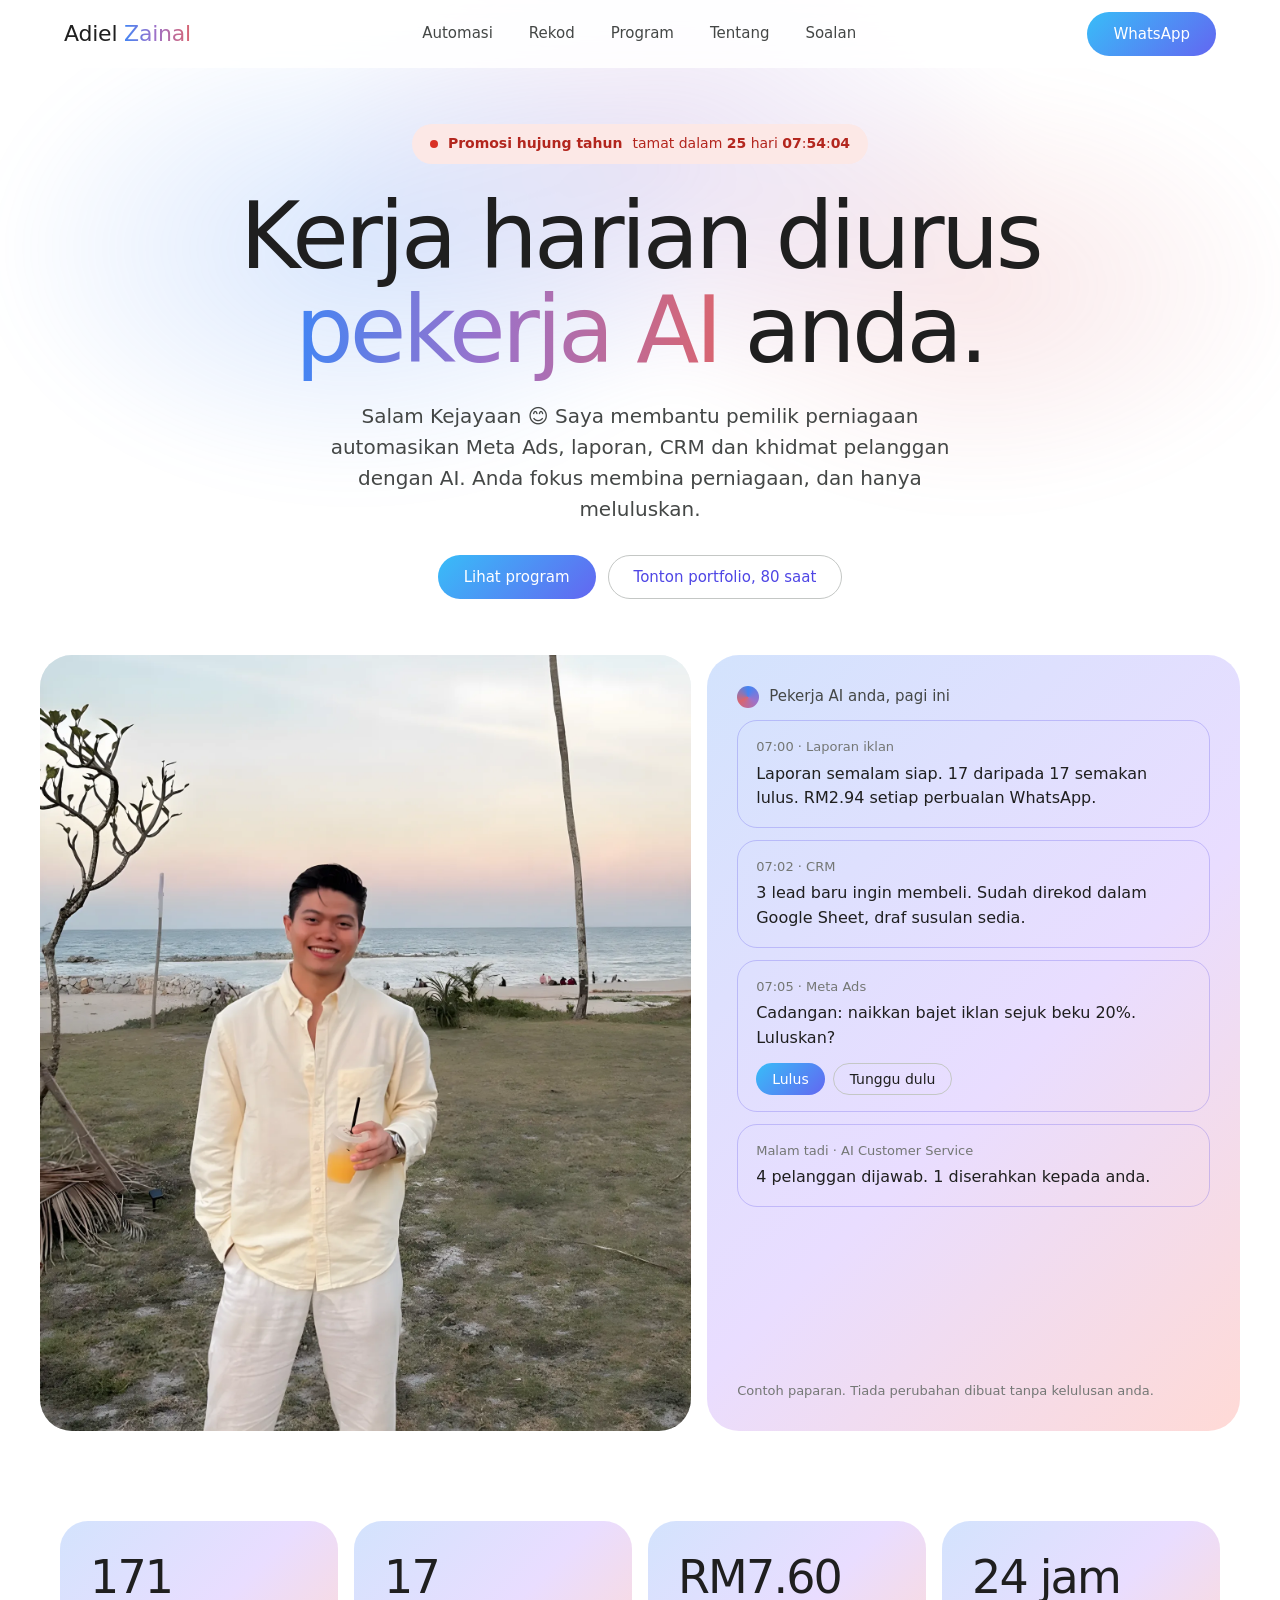
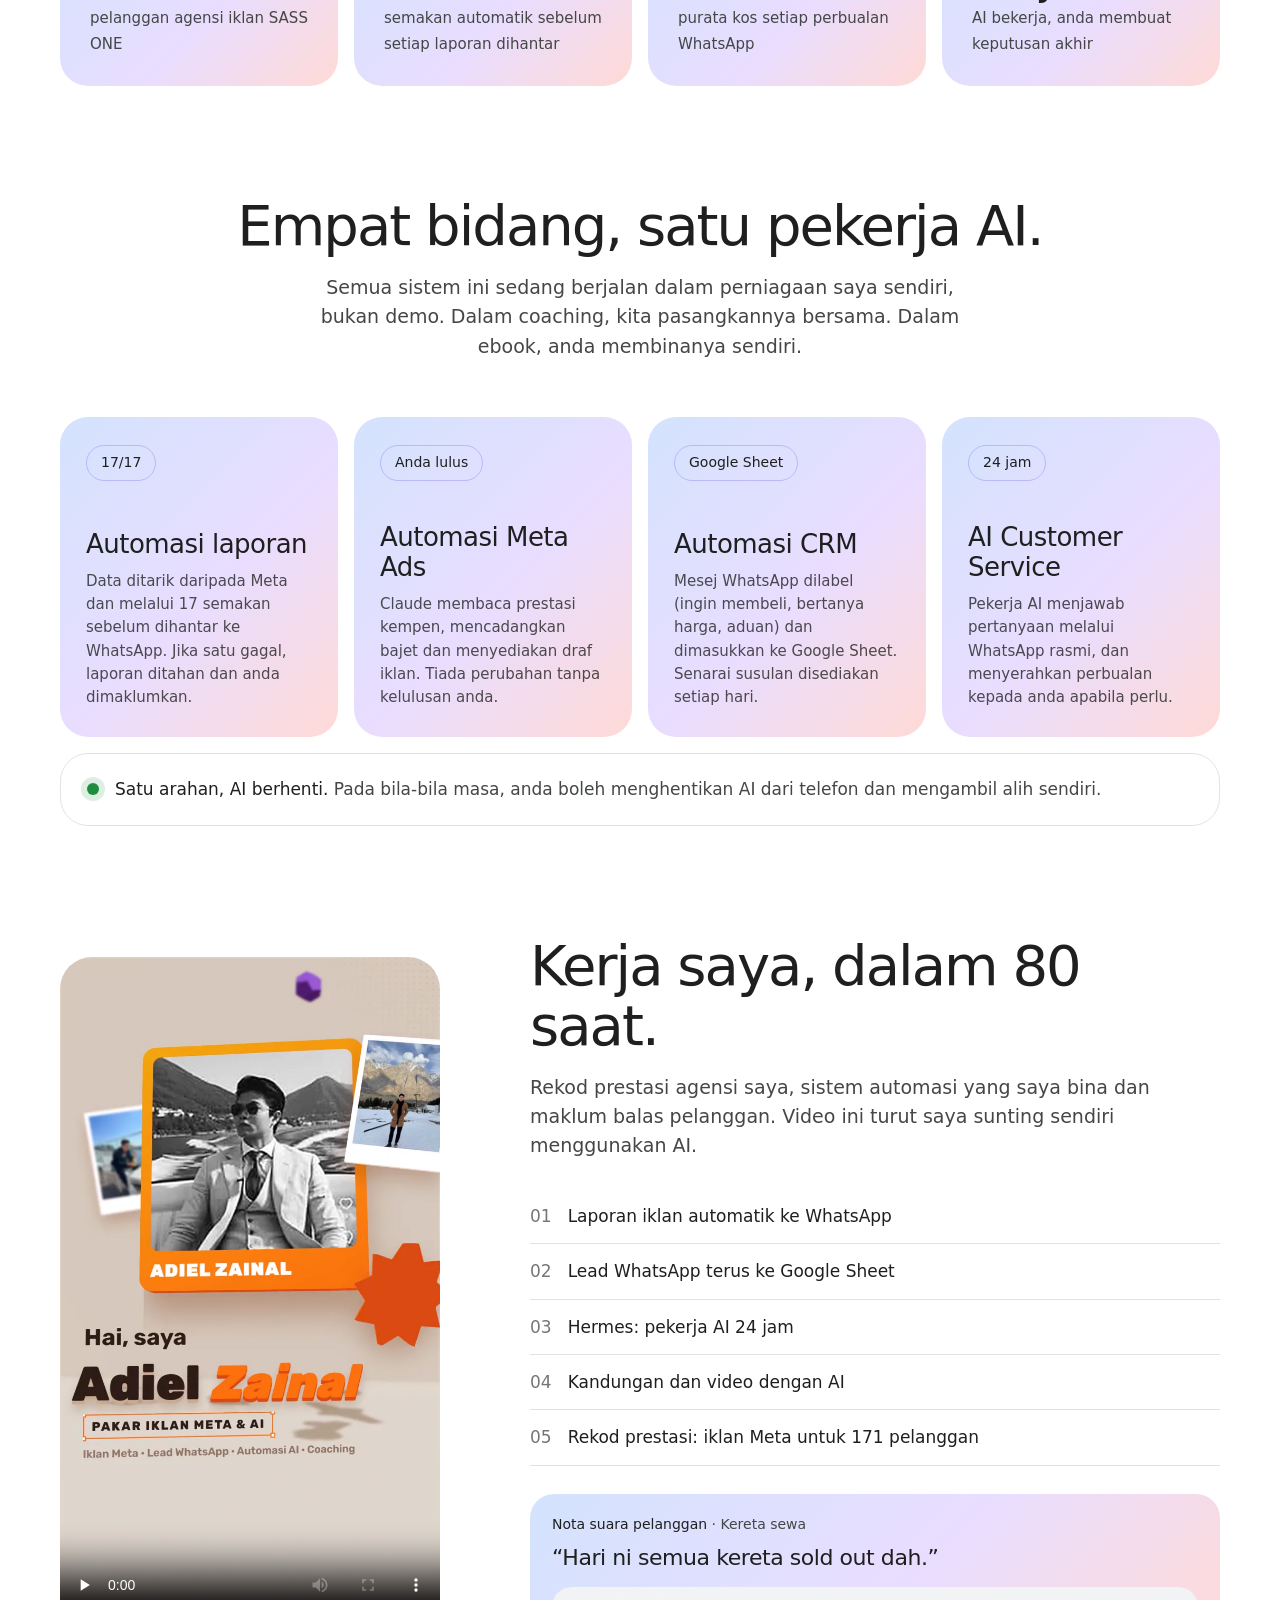
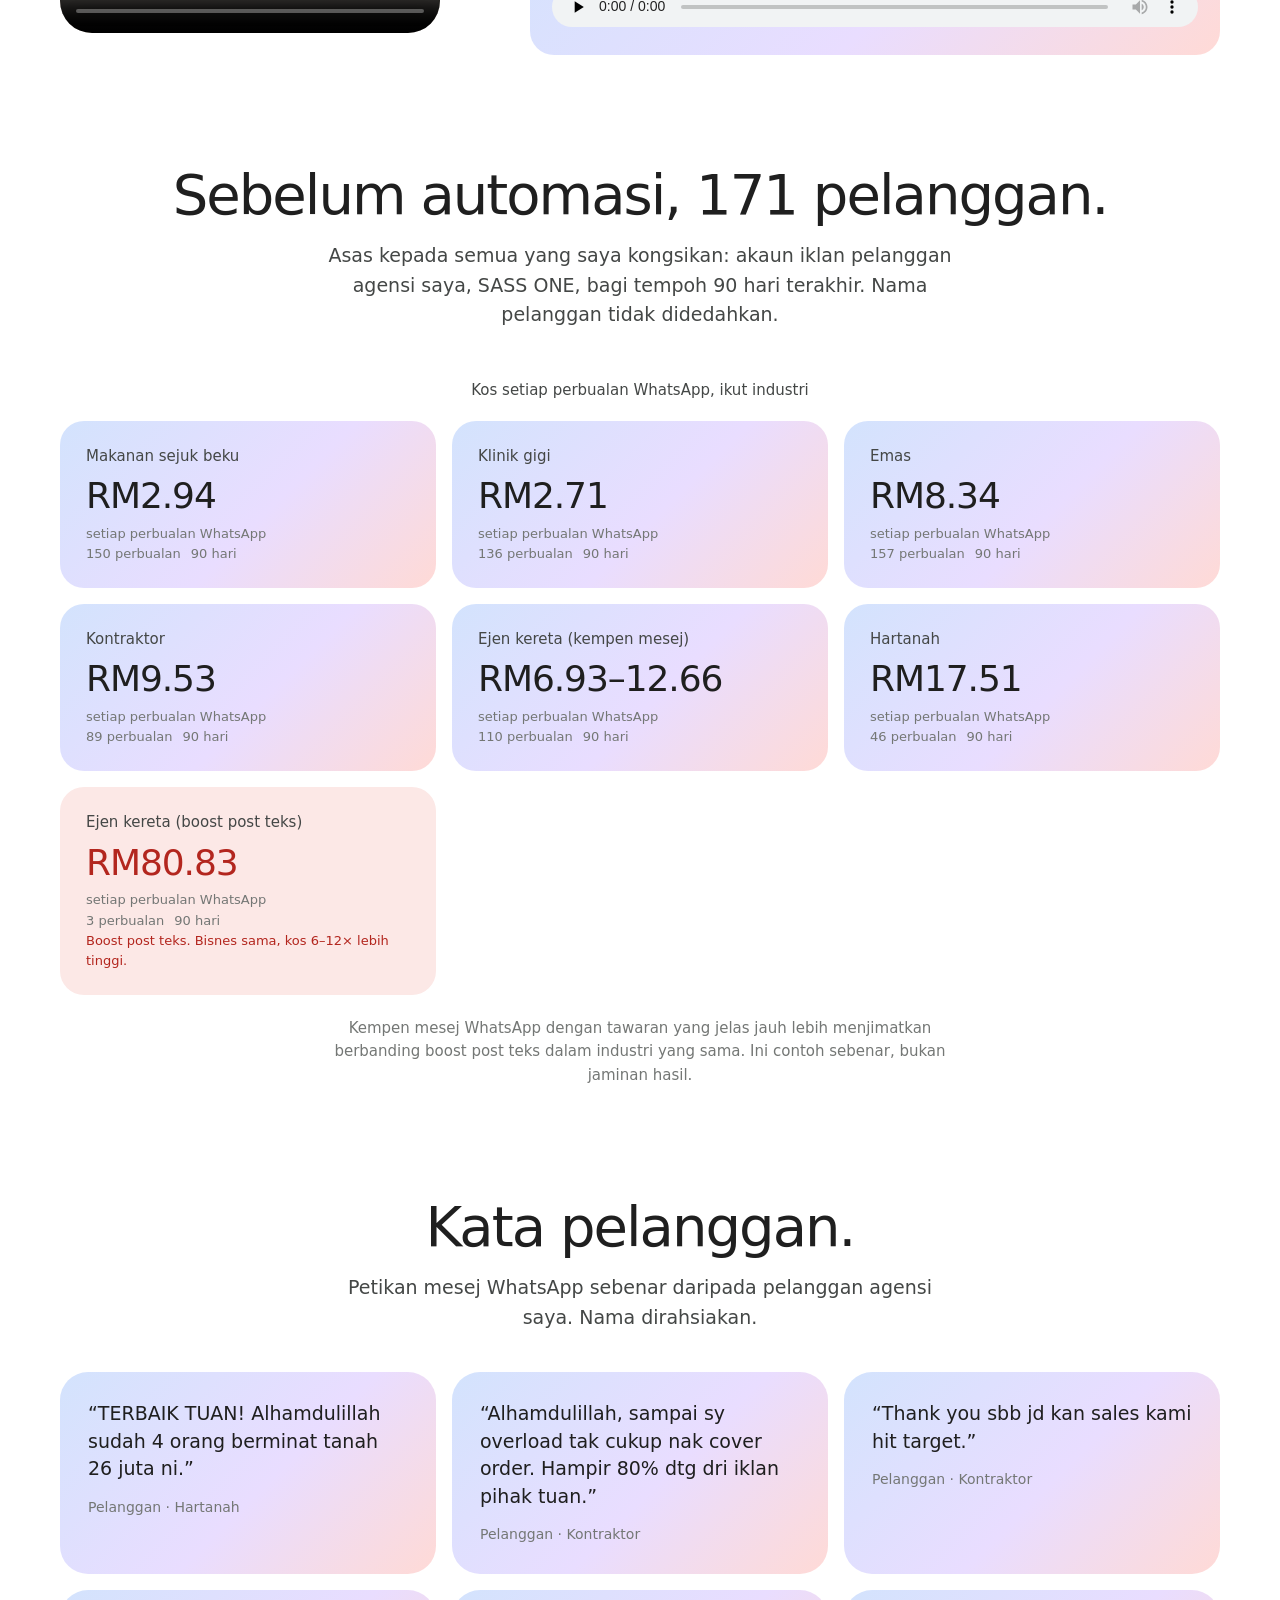
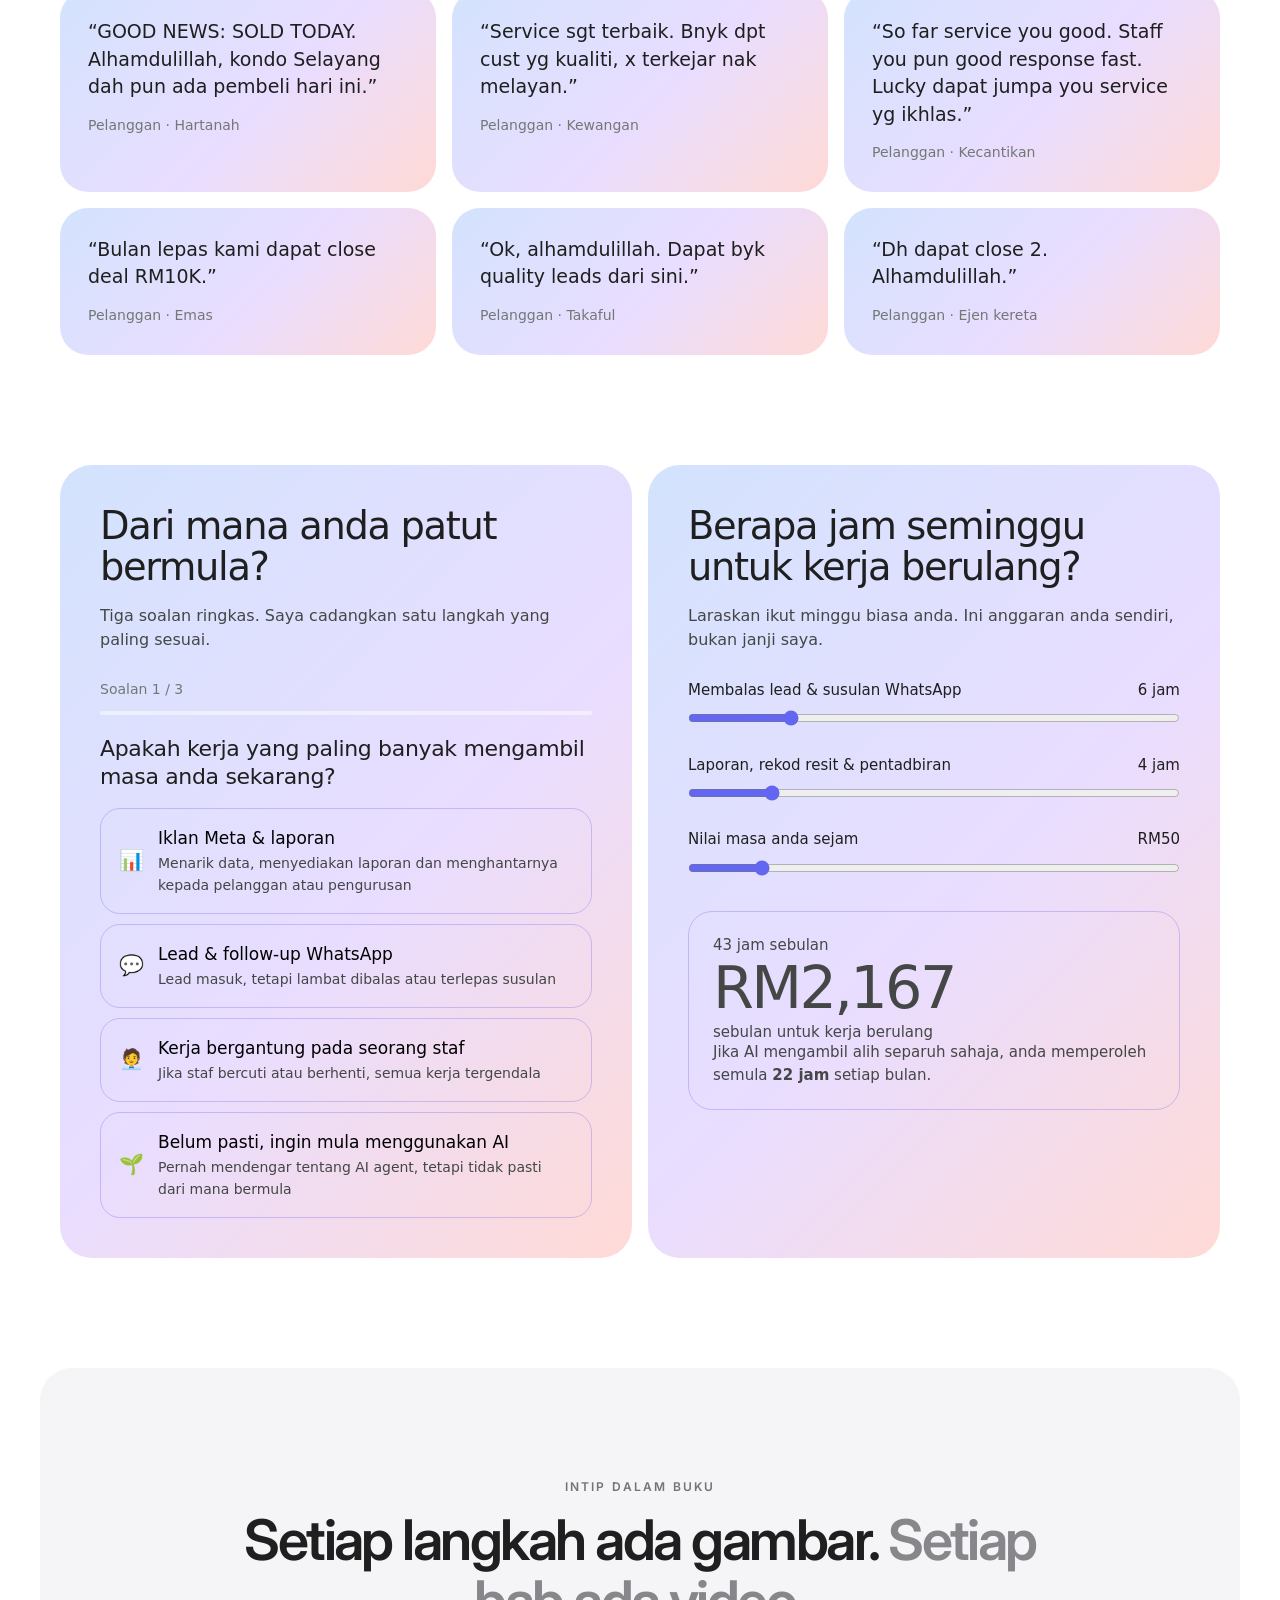
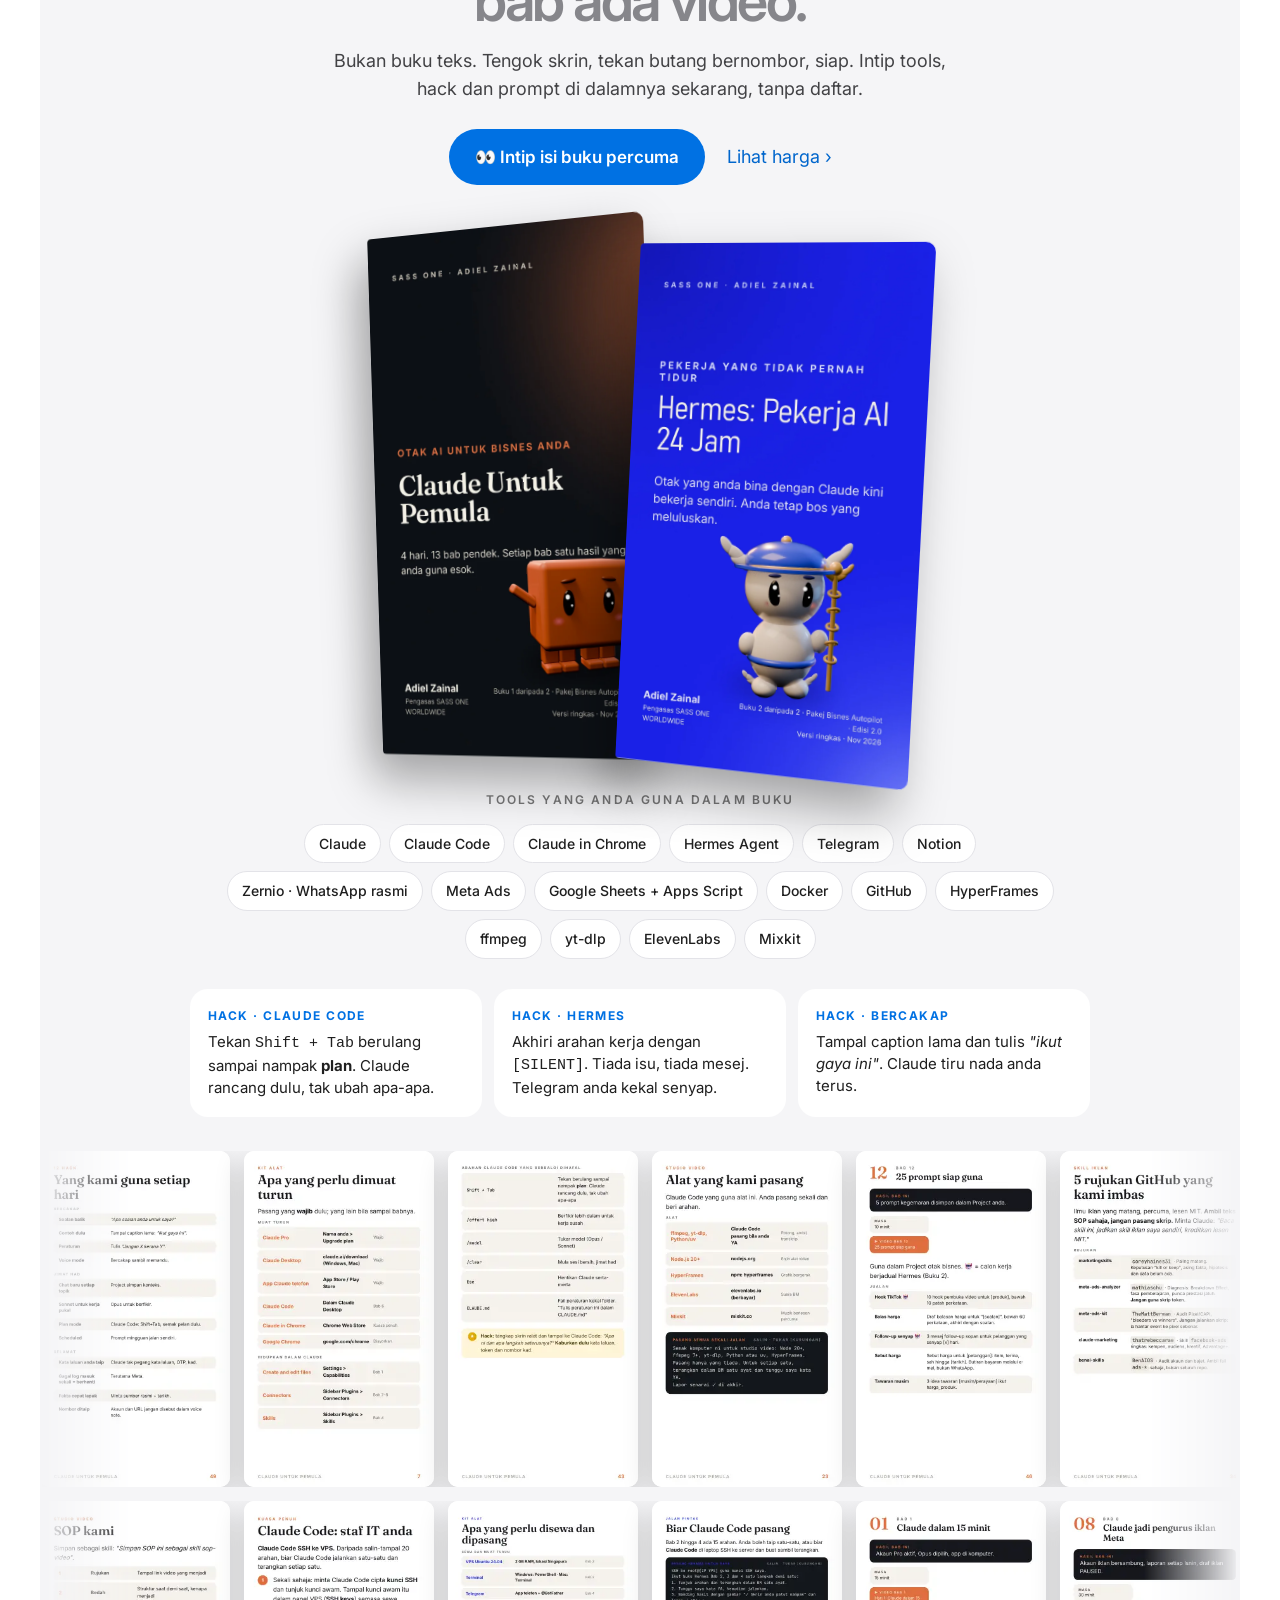
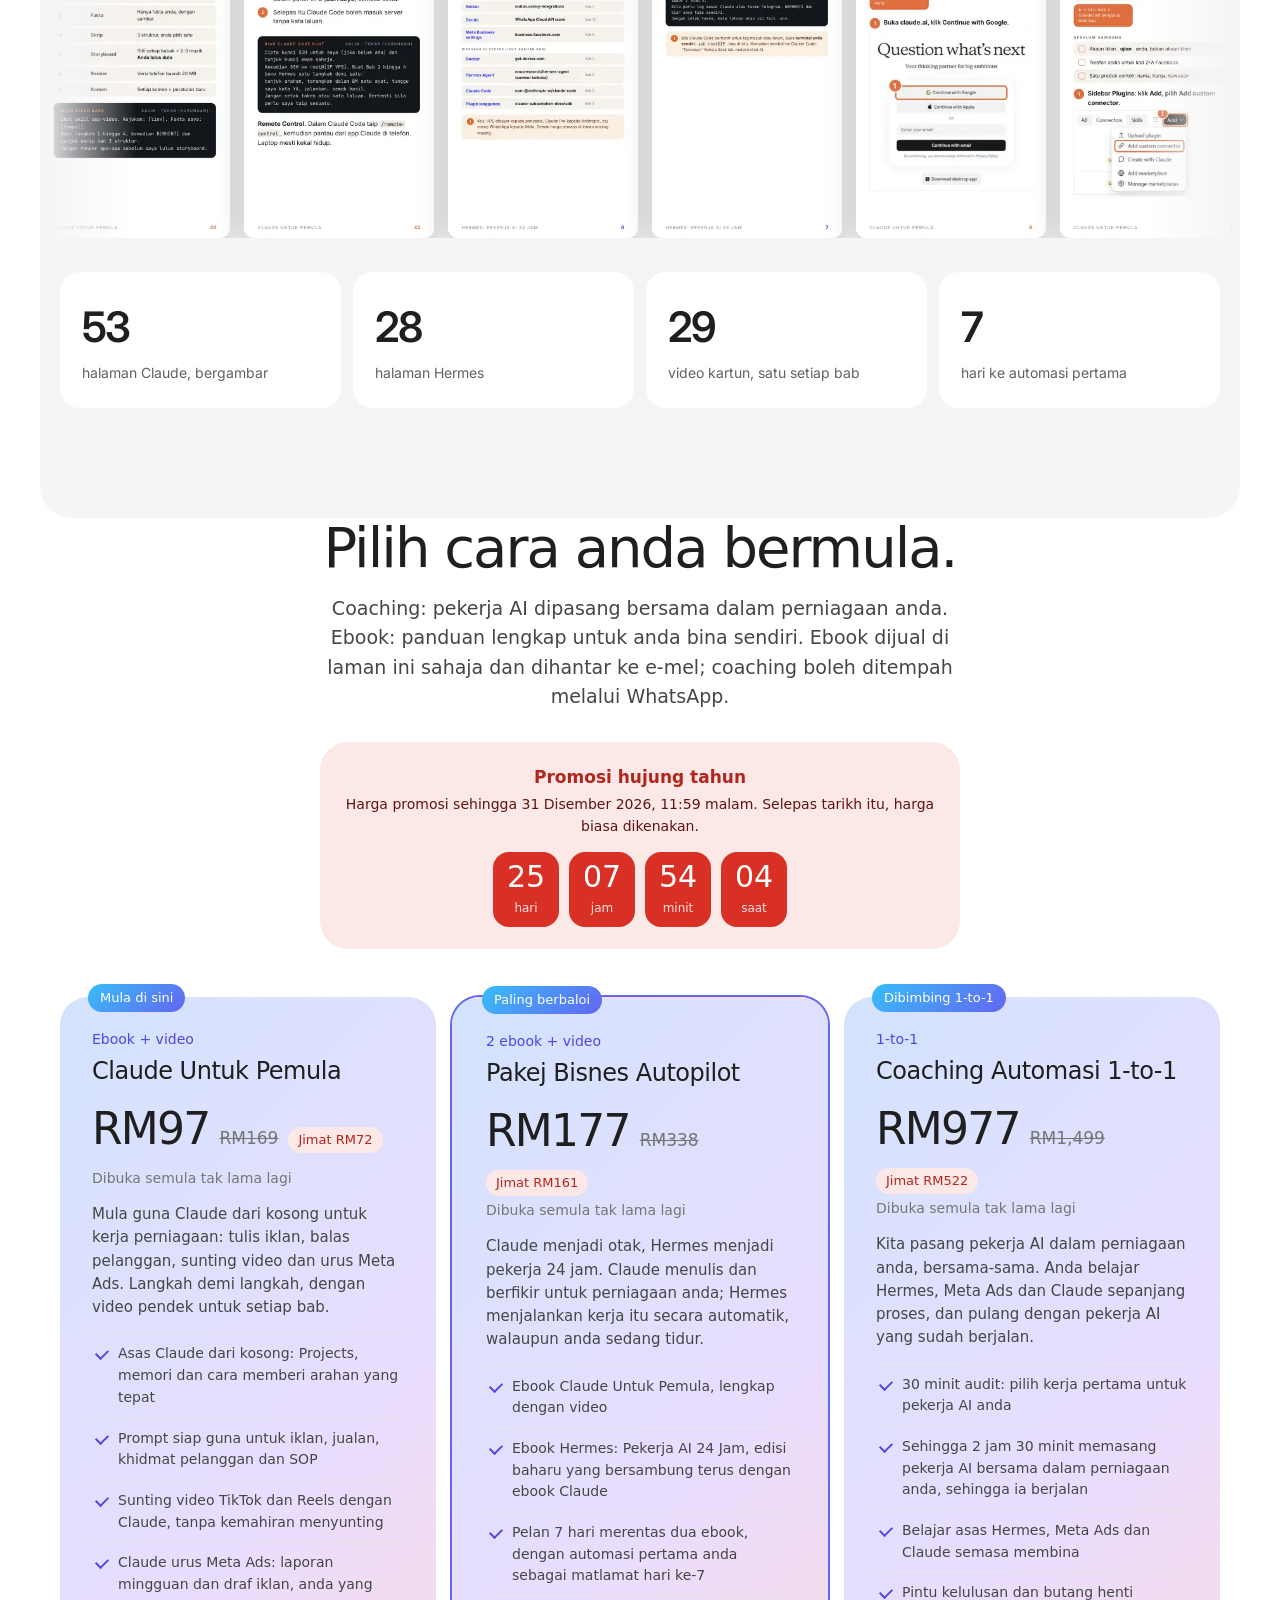
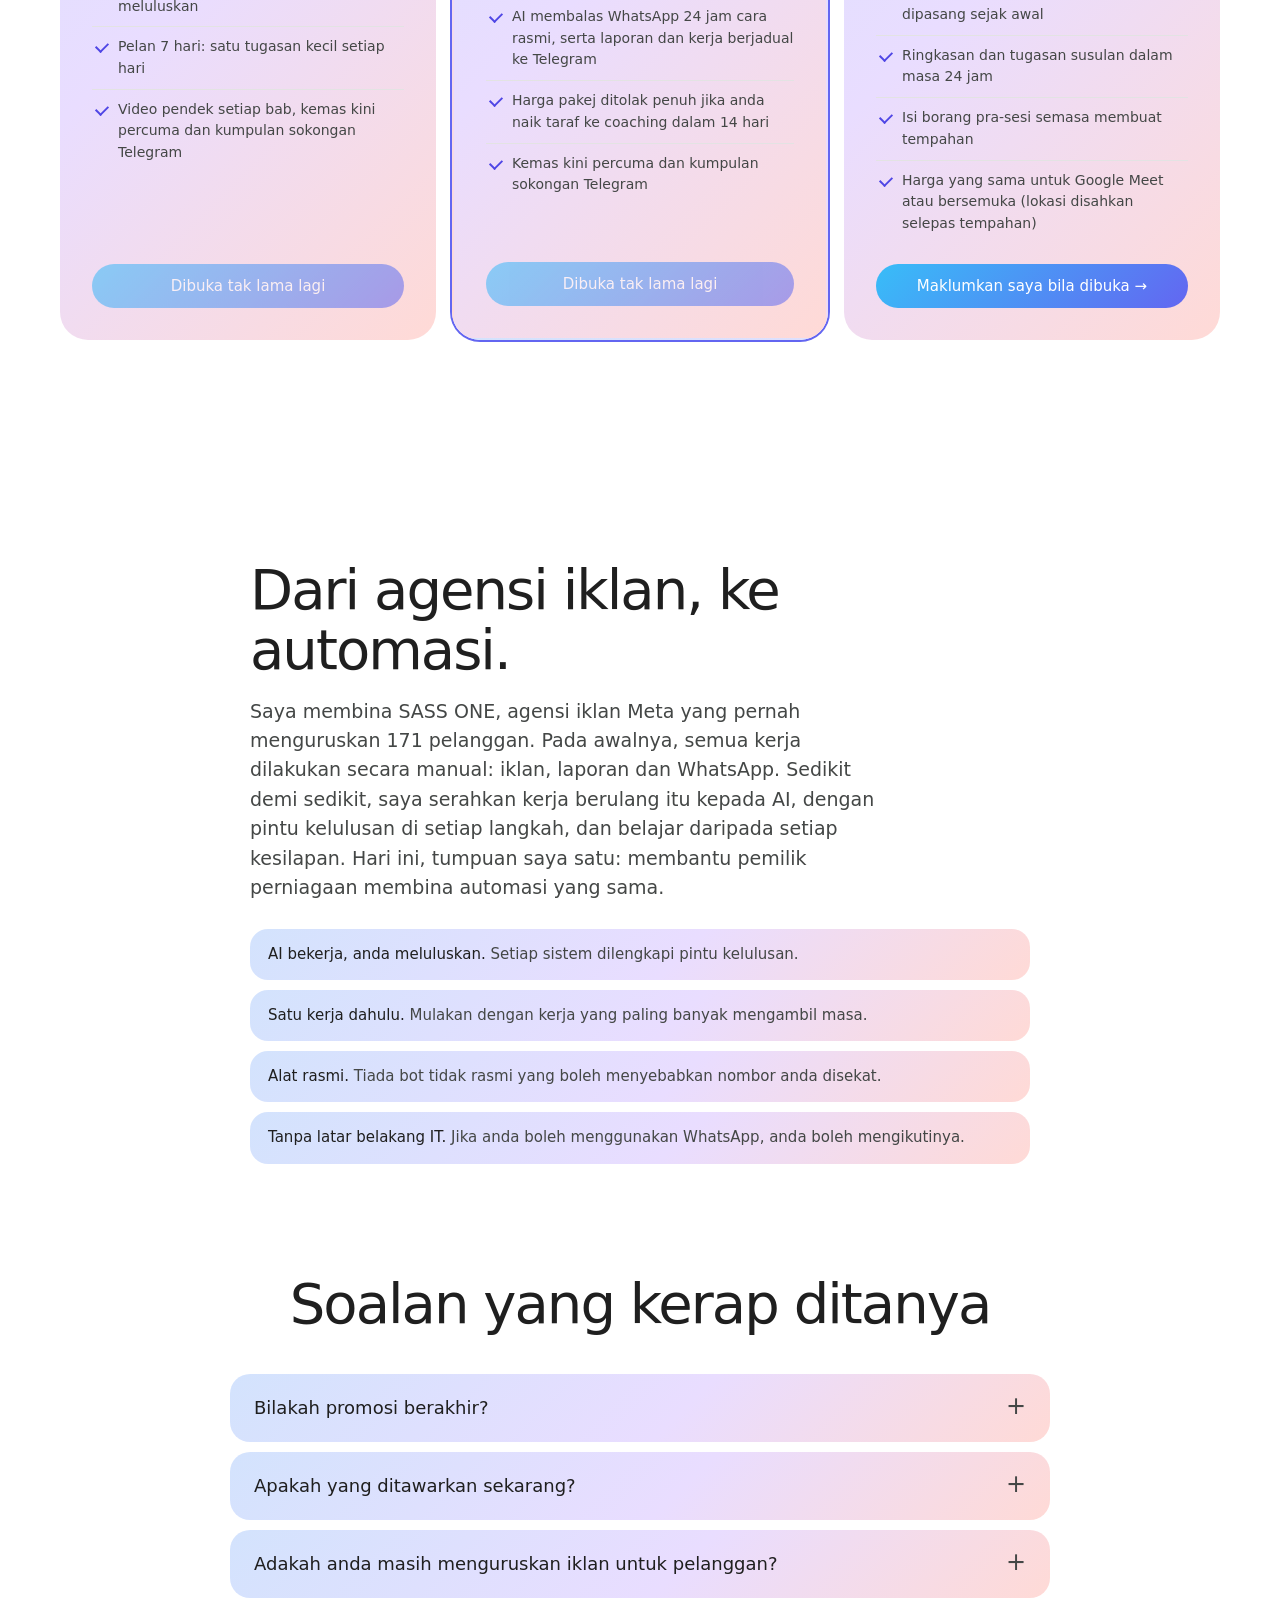
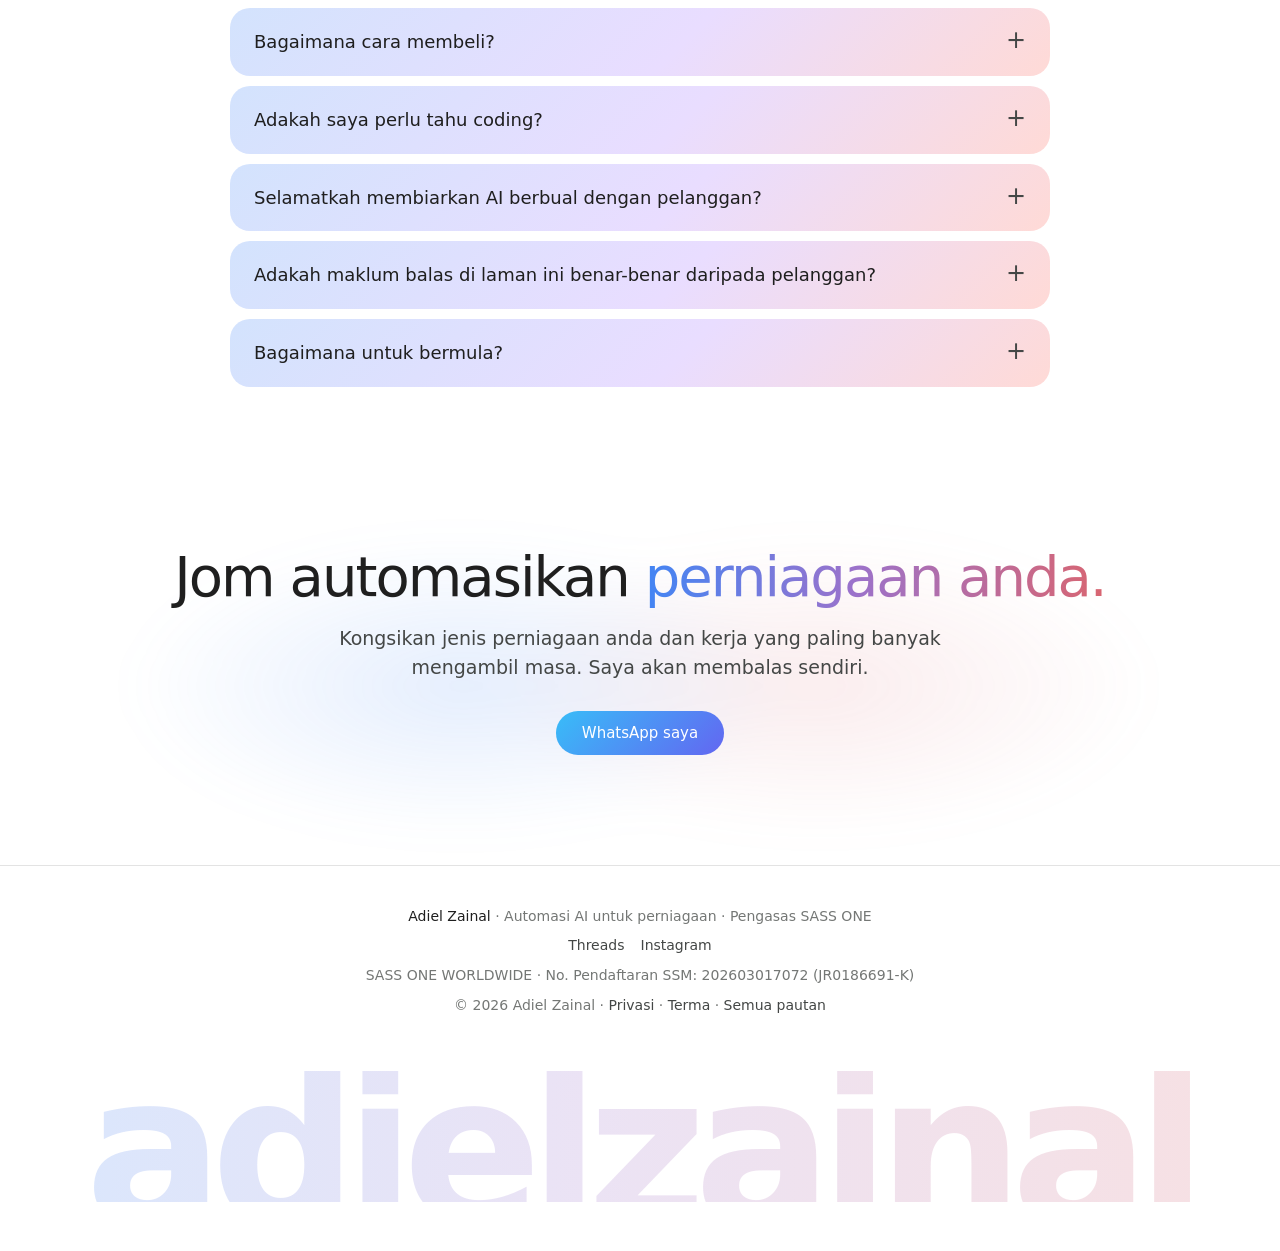
==== index.html @ 260057aa "Kekalkan laman asal; tambah 2 perkara sahaja: pratonton ebook (sebelum harga) + ukiran nama di kaki " ====
<!doctype html>
<html lang="ms">
<head>
<meta charset="utf-8">
<meta name="viewport" content="width=device-width, initial-scale=1, viewport-fit=cover">
<title>Adiel Zainal | Automasi AI untuk perniagaan</title>
<meta name="description" content="Adiel Zainal: coaching dan ebook automasi AI untuk pemilik perniagaan, merangkumi Meta Ads, laporan, CRM dan AI customer service. Disokong rekod prestasi agensi iklan SASS ONE bersama 171 pelanggan.">
<meta name="theme-color" content="#FFFFFF">
<meta property="og:type" content="website">
<meta property="og:title" content="Adiel Zainal · Automasi AI untuk perniagaan">
<meta property="og:description" content="Coaching dan ebook automasi AI untuk pemilik perniagaan: Meta Ads, laporan, CRM dan AI customer service.">
<meta property="og:image" content="https://adielzainal.com/aset/og.png">
<meta property="og:url" content="https://adielzainal.com/">
<meta name="twitter:card" content="summary_large_image">
<link rel="icon" href="data:image/svg+xml,%3Csvg xmlns='http://www.w3.org/2000/svg' viewBox='0 0 64 64'%3E%3Crect width='64' height='64' rx='32' fill='%231C1D20'/%3E%3Ctext x='32' y='43' font-family='Arial' font-size='30' text-anchor='middle' fill='%23FFFFFF'%3EA%3C/text%3E%3C/svg%3E">
<link rel="preconnect" href="https://fonts.googleapis.com">
<link rel="preconnect" href="https://fonts.gstatic.com" crossorigin>
<link href="https://fonts.googleapis.com/css2?family=Google+Sans+Flex:opsz,wght@8..144,400;8..144,500;8..144,600;8..144,800&family=Inter:wght@400;500;600;700&display=swap" rel="stylesheet">
<link rel="preload" as="image" href="aset/pantai-penuh-1600.webp">
<link rel="stylesheet" href="cahaya.css?v=4">
<link rel="stylesheet" href="pratonton.css?v=1">
<script src="config.js?v=22"></script>
</head>
<body>
<a class="langkau" href="#utama">Langkau ke kandungan</a>

<nav class="nav" aria-label="Utama"><div class="d">
  <a class="logo" href="#">Adiel <i>Zainal</i></a>
  <div class="m"><a href="#sistem">Automasi</a><a href="#bukti">Rekod</a><a href="#produk">Program</a><a href="#tentang">Tentang</a><a href="#soalan">Soalan</a></div>
  <a class="pb" href="#" data-wa="Hi Adiel, saya nak tanya pasal automasi AI untuk bisnes saya.">WhatsApp</a>
</div></nav>

<header class="hero">
  <a class="promo-bar" id="promo-bar" href="#produk" hidden>
    <i aria-hidden="true"></i><b data-promo-tajuk>Promosi hujung tahun</b>
    <span class="promo-bar-masa">tamat dalam <b data-kira="h">0</b> hari <b data-kira="j">00</b>:<b data-kira="m">00</b>:<b data-kira="d">00</b></span>
  </a>
  <h1>Kerja harian diurus <span>pekerja AI</span> anda.</h1>
  <p><span id="dari">Salam Kejayaan 😊</span> Saya membantu pemilik perniagaan automasikan Meta Ads, laporan, CRM dan khidmat pelanggan dengan AI. Anda fokus membina perniagaan, dan hanya meluluskan.</p>
  <div class="cta"><a class="pb" href="#produk">Lihat program</a><a class="sb" href="#portfolio">Tonton portfolio, 80 saat</a></div>
  <div class="panel">
    <figure class="foto muncul"><img src="aset/pantai-penuh-1600.webp" srcset="aset/pantai-penuh-1600.webp 1600w, aset/pantai-penuh-hd.webp 2360w" sizes="(max-width: 860px) 92vw, 640px" alt="Adiel Zainal di pantai" width="1600" height="1906" fetchpriority="high"></figure>
    <div class="kad-ai muncul" aria-label="Contoh kerja pekerja AI">
      <h3><i aria-hidden="true"></i>Pekerja AI anda, pagi ini</h3>
      <div class="msg"><small>07:00 · Laporan iklan</small>Laporan semalam siap. 17 daripada 17 semakan lulus. RM2.94 setiap perbualan WhatsApp.</div>
      <div class="msg"><small>07:02 · CRM</small>3 lead baru ingin membeli. Sudah direkod dalam Google Sheet, draf susulan sedia.</div>
      <div class="msg"><small>07:05 · Meta Ads</small>Cadangan: naikkan bajet iklan sejuk beku 20%. Luluskan?<div class="ok"><button type="button" data-jawab="Baik, dilaksanakan. Laporan saya hantar petang nanti.">Lulus</button><button type="button" data-jawab="Baik, tiada apa diubah. Saya tanya semula esok.">Tunggu dulu</button></div><p class="balas" aria-live="polite"></p></div>
      <div class="msg"><small>Malam tadi · AI Customer Service</small>4 pelanggan dijawab. 1 diserahkan kepada anda.</div>
      <p class="nota">Contoh paparan. Tiada perubahan dibuat tanpa kelulusan anda.</p>
    </div>
  </div>
</header>

<main id="utama">
  <section class="sek">
    <div class="angka muncul">
      <div><b>171</b><span>pelanggan agensi iklan SASS ONE</span></div>
      <div><b>17</b><span>semakan automatik sebelum setiap laporan dihantar</span></div>
      <div><b>RM7.60</b><span>purata kos setiap perbualan WhatsApp</span></div>
      <div><b>24 jam</b><span>AI bekerja, anda membuat keputusan akhir</span></div>
    </div>
  </section>

  <section class="sek" id="sistem">
    <h2 class="muncul">Empat bidang, satu pekerja AI.</h2>
    <p class="p muncul">Semua sistem ini sedang berjalan dalam perniagaan saya sendiri, bukan demo. Dalam coaching, kita pasangkannya bersama. Dalam ebook, anda membinanya sendiri.</p>
    <div class="bid">
      <div class="muncul"><b>17/17</b><h3>Automasi laporan</h3><p>Data ditarik daripada Meta dan melalui 17 semakan sebelum dihantar ke WhatsApp. Jika satu gagal, laporan ditahan dan anda dimaklumkan.</p></div>
      <div class="muncul"><b>Anda lulus</b><h3>Automasi Meta Ads</h3><p>Claude membaca prestasi kempen, mencadangkan bajet dan menyediakan draf iklan. Tiada perubahan tanpa kelulusan anda.</p></div>
      <div class="muncul"><b>Google Sheet</b><h3>Automasi CRM</h3><p>Mesej WhatsApp dilabel (ingin membeli, bertanya harga, aduan) dan dimasukkan ke Google Sheet. Senarai susulan disediakan setiap hari.</p></div>
      <div class="muncul"><b>24 jam</b><h3>AI Customer Service</h3><p>Pekerja AI menjawab pertanyaan melalui WhatsApp rasmi, dan menyerahkan perbualan kepada anda apabila perlu.</p></div>
    </div>
    <div class="henti muncul"><i aria-hidden="true"></i><p><b>Satu arahan, AI berhenti.</b> Pada bila-bila masa, anda boleh menghentikan AI dari telefon dan mengambil alih sendiri.</p></div>
  </section>

  <section class="sek portfolio" id="portfolio">
    <div class="video muncul"><video controls playsinline preload="none" poster="aset/portfolio-poster.webp?v=draf5" width="720" height="1280"><source src="aset/portfolio.mp4?v=draf5" type="video/mp4"></video></div>
    <div class="muncul">
      <h2 class="kiri">Kerja saya, dalam 80 saat.</h2>
      <p class="p kiri">Rekod prestasi agensi saya, sistem automasi yang saya bina dan maklum balas pelanggan. Video ini turut saya sunting sendiri menggunakan AI.</p>
      <ol class="senarai-kerja"><li>Laporan iklan automatik ke WhatsApp</li><li>Lead WhatsApp terus ke Google Sheet</li><li>Hermes: pekerja AI 24 jam</li><li>Kandungan dan video dengan AI</li><li>Rekod prestasi: iklan Meta untuk 171 pelanggan</li></ol>
      <figure class="suara"><figcaption><b>Nota suara pelanggan</b> · Kereta sewa</figcaption><blockquote>“Hari ni semua kereta sold out dah.”</blockquote><audio controls preload="none" src="aset/suara-kereta-sewa.mp3"></audio></figure>
    </div>
  </section>

  <section class="sek" id="bukti" hidden>
    <h2 class="muncul" id="bukti-tajuk">Sebelum automasi, 171 pelanggan.</h2>
    <p class="p muncul">Asas kepada semua yang saya kongsikan: akaun iklan pelanggan agensi saya, SASS ONE, bagi tempoh 90 hari terakhir. Nama pelanggan tidak didedahkan.</p>
    <div id="bukti-angka" class="angka-kecil"></div>
    <div class="galeri-kepala" id="galeri-kepala" hidden>
      <h3>Kos setiap perbualan WhatsApp, ikut industri</h3>
      <div class="galeri-kawal"><span id="galeri-kiraan">01 / 07</span><button type="button" id="galeri-kiri" aria-label="Sebelum">←</button><button type="button" id="galeri-kanan" aria-label="Seterusnya">→</button></div>
    </div>
    <div class="galeri" id="bukti-kes" hidden aria-label="Kes sebenar ikut industri"></div>
    <p class="galeri-nota" id="galeri-nota" hidden>Kempen mesej WhatsApp dengan tawaran yang jelas jauh lebih menjimatkan berbanding boost post teks dalam industri yang sama. Ini contoh sebenar, bukan jaminan hasil.</p>
    <h2 class="muncul kata-tajuk">Kata pelanggan.</h2>
    <p class="p muncul">Petikan mesej WhatsApp sebenar daripada pelanggan agensi saya. Nama dirahsiakan.</p>
    <div class="testimoni" id="bukti-testimoni"></div>
  </section>

  <section class="sek dua">
    <div id="kuiz" class="kotak muncul">
      <h2 class="kiri">Dari mana anda patut bermula?</h2>
      <p class="p kiri">Tiga soalan ringkas. Saya cadangkan satu langkah yang paling sesuai.</p>
      <div class="kuiz" id="kuiz-kotak" aria-live="polite"></div>
    </div>
    <div id="kira" class="kotak muncul">
      <h2 class="kiri">Berapa jam seminggu untuk kerja berulang?</h2>
      <p class="p kiri">Laraskan ikut minggu biasa anda. Ini anggaran anda sendiri, bukan janji saya.</p>
      <form class="kira" id="kira-borang" onsubmit="return false">
        <label for="i-lead">Membalas lead &amp; susulan WhatsApp <output id="o-lead">6 jam</output></label>
        <input type="range" id="i-lead" min="0" max="30" value="6">
        <label for="i-admin">Laporan, rekod resit &amp; pentadbiran <output id="o-admin">4 jam</output></label>
        <input type="range" id="i-admin" min="0" max="25" value="4">
        <label for="i-kadar">Nilai masa anda sejam <output id="o-kadar">RM50</output></label>
        <input type="range" id="i-kadar" min="10" max="300" step="10" value="50">
        <div class="kira-hasil">
          <p><span id="h-jam">43</span> jam sebulan</p>
          <p class="besar">RM<span id="h-rm">2,167</span><small>sebulan untuk kerja berulang</small></p>
          <p>Jika AI mengambil alih separuh sahaja, anda memperoleh semula <b id="h-separuh">22 jam</b> setiap bulan.</p>
        </div>
      </form>
    </div>
  </section>

  <section class="sek pratonton" id="buku">
    <p class="pt-lbl">Intip dalam buku</p>
    <h2>Setiap langkah ada gambar. <span>Setiap bab ada video.</span></h2>
    <p class="pt-lead">Bukan buku teks. Tengok skrin, tekan butang bernombor, siap. Intip tools, hack dan prompt di dalamnya sekarang, tanpa daftar.</p>
    <div class="pt-cta"><button type="button" class="pt-btn" data-buka-bab>👀 Intip isi buku percuma</button><a class="pt-lnk" href="#produk">Lihat harga ›</a></div>
    <div class="buku-3d"><img src="aset/intip/kulit-claude.webp" alt="Kulit ebook Claude Untuk Pemula" width="300" height="532"><img src="aset/intip/kulit-hermes.webp" alt="Kulit ebook Hermes: Pekerja AI 24 Jam" width="300" height="532"></div>
    <p class="pt-lbl">Tools yang anda guna dalam buku</p>
    <div class="pt-tools"><span>Claude</span><span>Claude Code</span><span>Claude in Chrome</span><span>Hermes Agent</span><span>Telegram</span><span>Notion</span><span>Zernio · WhatsApp rasmi</span><span>Meta Ads</span><span>Google Sheets + Apps Script</span><span>Docker</span><span>GitHub</span><span>HyperFrames</span><span>ffmpeg</span><span>yt-dlp</span><span>ElevenLabs</span><span>Mixkit</span></div>
    <div class="pt-hack"><div><span class="hk">Hack · Claude Code</span><p>Tekan <code>Shift + Tab</code> berulang sampai nampak <b>plan</b>. Claude rancang dulu, tak ubah apa-apa.</p></div>
    <div><span class="hk">Hack · Hermes</span><p>Akhiri arahan kerja dengan <code>[SILENT]</code>. Tiada isu, tiada mesej. Telegram anda kekal senyap.</p></div>
    <div><span class="hk">Hack · Bercakap</span><p>Tampal caption lama dan tulis <i>"ikut gaya ini"</i>. Claude tiru nada anda terus.</p></div></div>
    <div class="dinding" data-dinding></div>
    <div class="pt-angka"><div><b>53</b><span>halaman Claude, bergambar</span></div><div><b>28</b><span>halaman Hermes</span></div><div><b>29</b><span>video kartun, satu setiap bab</span></div><div><b>7</b><span>hari ke automasi pertama</span></div></div>
  </section>

  <section class="sek" id="produk">
    <h2 class="muncul">Pilih cara anda bermula.</h2>
    <div class="produk-sub muncul"><p class="p" data-bila-bcl="Coaching: pekerja AI dipasang bersama dalam perniagaan anda. Ebook: panduan lengkap untuk anda bina sendiri. Bayar terus di sini melalui FPX, kad atau e-dompet; ebook akan sampai ke e-mel anda dalam beberapa minit." data-ikut-saluran="Coaching: pekerja AI dipasang bersama dalam perniagaan anda. Ebook: panduan lengkap untuk anda bina sendiri. Tekan butang beli dan hantar nama produk kepada saya melalui DM Instagram.">Coaching: pekerja AI dipasang bersama dalam perniagaan anda. Ebook: panduan lengkap untuk anda bina sendiri. Ebook dijual di laman ini sahaja dan dihantar ke e-mel; coaching boleh ditempah melalui WhatsApp.</p></div>
    <div class="promo-kira" id="promo-kira" hidden>
          <p class="promo-kira-tajuk" data-promo-tajuk>Promosi hujung tahun</p>
          <p class="promo-kira-nota">Harga promosi sehingga <span data-promo-tarikh>31 Disember 2026</span>, 11:59 malam. Selepas tarikh itu, harga biasa dikenakan.</p>
          <div class="promo-kira-masa" role="timer" aria-label="Baki masa promosi">
            <div><b data-kira="h">0</b><span>hari</span></div>
            <div><b data-kira="j">00</b><span>jam</span></div>
            <div><b data-kira="m">00</b><span>minit</span></div>
            <div><b data-kira="d">00</b><span>saat</span></div>
          </div>
        </div>
    <div class="grid-produk" id="senarai-produk"></div>
  </section>

  <section class="sek" id="tentang">
    <div class="tentang tanpa-foto">
      <div class="muncul">
        <h2 class="kiri">Dari agensi iklan, ke automasi.</h2>
        <p class="p kiri">Saya membina SASS ONE, agensi iklan Meta yang pernah menguruskan 171 pelanggan. Pada awalnya, semua kerja dilakukan secara manual: iklan, laporan dan WhatsApp. Sedikit demi sedikit, saya serahkan kerja berulang itu kepada AI, dengan pintu kelulusan di setiap langkah, dan belajar daripada setiap kesilapan. Hari ini, tumpuan saya satu: membantu pemilik perniagaan membina automasi yang sama.</p>
        <ul class="prinsip">
          <li><b>AI bekerja, anda meluluskan.</b> Setiap sistem dilengkapi pintu kelulusan.</li>
          <li><b>Satu kerja dahulu.</b> Mulakan dengan kerja yang paling banyak mengambil masa.</li>
          <li><b>Alat rasmi.</b> Tiada bot tidak rasmi yang boleh menyebabkan nombor anda disekat.</li>
          <li><b>Tanpa latar belakang IT.</b> Jika anda boleh menggunakan WhatsApp, anda boleh mengikutinya.</li>
        </ul>
      </div>
    </div>
  </section>

  <section class="sek" id="soalan">
    <h2 class="muncul">Soalan yang kerap ditanya</h2>
    <div class="faq">
      <details><summary>Bilakah promosi berakhir?</summary><p>Pada 31 Disember 2026, 11:59 malam. Selepas itu, harga biasa dikenakan: ebook RM169 setiap satu dan coaching 1-to-1 RM1,499 (dalam talian atau bersemuka).</p></details>
      <details><summary>Apakah yang ditawarkan sekarang?</summary><p>Tiga pilihan. Ebook Claude Untuk Pemula: mula guna Claude dari kosong untuk iklan, kandungan, video dan Meta Ads. Pakej Bisnes Autopilot: ebook Claude bersama ebook Hermes: Pekerja AI 24 Jam, supaya kerja Claude berjalan sendiri. Coaching Automasi 1-to-1: kita pasang pekerja AI dalam perniagaan anda bersama-sama, sambil anda belajar Hermes, Meta Ads dan Claude.</p></details>
      <details><summary>Adakah anda masih menguruskan iklan untuk pelanggan?</summary><p>Tumpuan saya kini ialah automasi, melalui coaching dan ebook. Rekod prestasi iklan di laman ini ialah pengalaman agensi saya, SASS ONE, dan menjadi asas kepada sistem yang saya kongsikan.</p></details>
      <details><summary>Bagaimana cara membeli?</summary><p data-bila-bcl="Tekan Beli sekarang pada kad produk. Anda akan dibawa ke halaman bayaran BCL.my yang selamat (FPX, kad atau e-dompet). Selepas pembayaran, pautan muat turun ebook dihantar terus ke e-mel anda. Untuk coaching, anda memilih tarikh dan masa sesi semasa membuat pembayaran." data-ikut-saluran="Tekan butang beli pada kad produk. DM Instagram akan dibuka; tulis nama produk yang anda mahu, dan saya akan menghantar butiran pembayaran. Ebook dihantar dalam bentuk PDF.">Ebook hanya boleh dibeli di laman ini (pembayaran selamat melalui BCL.my) dan dihantar ke e-mel anda; ebook tidak dijual melalui WhatsApp. Coaching boleh ditempah melalui WhatsApp atau di <a href="coaching">halaman coaching</a>.</p></details>
      <details><summary>Adakah saya perlu tahu coding?</summary><p>Tidak. Saya sendiri bukan developer. Semua yang saya ajar direka untuk pemilik perniagaan tanpa latar belakang IT.</p></details>
      <details><summary>Selamatkah membiarkan AI berbual dengan pelanggan?</summary><p>Itulah sebabnya setiap sistem saya mempunyai pintu kelulusan dan butang henti. AI bermula dengan draf yang anda luluskan, dan hanya menjawab sendiri untuk soalan yang selamat, selepas diuji.</p></details>
      <details><summary>Adakah maklum balas di laman ini benar-benar daripada pelanggan?</summary><p>Ya. Semuanya petikan mesej WhatsApp sebenar daripada pelanggan agensi saya. Nama dirahsiakan untuk menjaga privasi mereka.</p></details>
      <details><summary>Bagaimana untuk bermula?</summary><p><a href="#" data-wa="Hi Adiel, saya nak mula. Bisnes saya: ">Hubungi saya di WhatsApp</a> dan kongsikan jenis perniagaan anda serta cabaran terbesar anda sekarang.</p></details>
    </div>
  </section>

  <section class="sek penutup muncul">
    <h2>Jom automasikan <span>perniagaan anda.</span></h2>
    <p class="p">Kongsikan jenis perniagaan anda dan kerja yang paling banyak mengambil masa. Saya akan membalas sendiri.</p>
    <a class="pb" href="#" data-wa="Hi Adiel, saya nak automasikan bisnes saya. Kerja yang paling makan masa: ">WhatsApp saya</a>
  </section>
</main>

<footer class="kaki">
  <p><b data-isi="nama">Adiel Zainal</b> · <span data-isi="peranan">Automasi AI untuk perniagaan</span></p>
  <p class="sosial" id="sosial"></p>
  <p id="sah"></p>
  <p>© <span id="tahun"></span> Adiel Zainal · <a href="privasi.html">Privasi</a> · <a href="terma">Terma</a> · <a href="links.html">Semua pautan</a></p>
  <div class="ukiran" aria-hidden="true"><span>adielzainal</span></div>
</footer>

<div class="bar-bawah" id="bar-bawah">
  <a class="pb" href="#" data-wa="Hi Adiel, saya nak tanya pasal automasi AI untuk bisnes saya.">WhatsApp saya</a>
  <a class="sb" href="#kuiz">Kuiz</a>
</div>

<script src="app.js?v=23"></script>
<script src="cahaya.js?v=1"></script>
<script src="intip.js?v=1"></script>
</body>
</html>
---- cahaya.css ----
/* adielzainal.com — gaya Cahaya (rujukan Google/Gemini): putih bersih, cahaya lembut biru-ungu-merah jambu, kad pastel. */
:root{
  --teks:#1F1F1F;--teks2:#444746;--pudar:#747775;--garis:#E3E3E3;--lembut:#F0F4F9;--lembut2:#F8FAFD;
  --biru:#4F46E5;--butang:linear-gradient(135deg,#38BDF8,#6366F1);--biru-muda:#D3E3FD;--merah:#D93025;
  --gem:linear-gradient(90deg,#4285F4 0%,#9B72CB 45%,#D96570 100%);
  --f:'Google Sans Flex','Google Sans',system-ui,-apple-system,'Segoe UI',sans-serif;
}
*{box-sizing:border-box;margin:0;padding:0}
html{scroll-behavior:smooth;scroll-padding-top:84px;overflow-x:hidden;overflow-x:clip}
body{font-family:var(--f);color:var(--teks);background:#fff;font-size:17px;line-height:1.55;-webkit-font-smoothing:antialiased;overflow-x:hidden}
a{color:inherit;text-decoration:none}
img,video{max-width:100%;display:block}
[hidden]{display:none!important}
:focus-visible{outline:2px solid var(--biru);outline-offset:3px;border-radius:8px}
.langkau{position:absolute;left:-9999px;top:8px;z-index:100;background:#fff;padding:10px 16px;border-radius:99px}.langkau:focus{left:12px}

/* butang (app.js juga jana .btn / .btn-garis / .btn-penuh) */
.pb,.btn{display:inline-flex;align-items:center;justify-content:center;gap:8px;background:var(--butang);color:#fff;border:0;border-radius:99px;padding:13px 26px;font:500 15px var(--f);cursor:pointer;transition:box-shadow .2s,background .2s}
.pb:hover,.btn:hover{box-shadow:0 1px 3px rgba(0,0,0,.3),0 4px 8px 3px rgba(0,0,0,.15)}
.sb,.btn-garis{display:inline-flex;align-items:center;justify-content:center;background:#fff;color:var(--biru);border:1px solid #C4C7C5;border-radius:99px;padding:12px 25px;font:500 15px var(--f);cursor:pointer}
.sb:hover,.btn-garis:hover{background:var(--lembut);box-shadow:none}
.btn-penuh{width:100%}

/* nav */
.nav{position:sticky;top:0;z-index:30;background:rgba(255,255,255,.86);backdrop-filter:blur(16px);-webkit-backdrop-filter:blur(16px)}
.nav .d{max-width:1200px;margin:0 auto;height:68px;display:flex;align-items:center;justify-content:space-between;gap:16px;padding:0 24px}
.logo{font-size:22px;font-weight:500;letter-spacing:-.01em;white-space:nowrap}.logo i{font-style:normal;background:var(--gem);-webkit-background-clip:text;background-clip:text;color:transparent}
.nav .m{display:flex;gap:4px}.nav .m a{padding:8px 16px;border-radius:99px;font-size:15px;color:var(--teks2)}.nav .m a:hover{background:var(--lembut)}

/* hero */
.hero{position:relative;text-align:center;padding:56px 20px 0;isolation:isolate;overflow-x:clip}
.hero:before{content:'';position:absolute;left:50%;top:-200px;width:min(1300px,140vw);height:760px;transform:translateX(-50%);z-index:-1;
  background:radial-gradient(40% 45% at 28% 50%,rgba(66,133,244,.20),transparent 70%),radial-gradient(40% 45% at 52% 38%,rgba(155,114,203,.20),transparent 70%),radial-gradient(36% 40% at 76% 55%,rgba(217,101,112,.15),transparent 70%);filter:blur(24px)}
.promo-bar{display:inline-flex;flex-wrap:wrap;justify-content:center;align-items:center;gap:6px 10px;border-radius:99px;background:#FCE8E6;color:#B3261E;padding:9px 18px;font-size:14px;font-weight:500}
.promo-bar i{width:8px;height:8px;border-radius:50%;background:var(--merah);animation:kelip 1.4s infinite}@keyframes kelip{50%{opacity:.25}}
.promo-bar b{font-weight:600;font-variant-numeric:tabular-nums}
.hero h1{font-size:clamp(44px,7.2vw,92px);font-weight:400;letter-spacing:-.04em;line-height:1.03;margin:26px auto 0;max-width:1000px}
.hero h1 span,.penutup h2 span{background:var(--gem);-webkit-background-clip:text;background-clip:text;color:transparent}
.hero > p{font-size:20px;color:var(--teks2);max-width:640px;margin:22px auto 30px}
.cta{display:flex;gap:12px;justify-content:center;flex-wrap:wrap}
.panel{max-width:1200px;margin:56px auto 0;display:grid;grid-template-columns:1.1fr .9fr;gap:16px;text-align:left}
.panel .foto{border-radius:32px;overflow:hidden;min-height:560px;background:var(--lembut)}
.panel .foto img{width:100%;height:100%;object-fit:cover;object-position:center 25%}
.kad-ai{border-radius:32px;background:var(--lembut);padding:30px;display:flex;flex-direction:column;gap:12px}
.kad-ai h3{font-size:15px;color:var(--teks2);font-weight:500;display:flex;align-items:center;gap:10px}
.kad-ai h3 i{width:22px;height:22px;border-radius:50%;background:conic-gradient(#4285F4,#9B72CB,#D96570,#4285F4);animation:pusing 6s linear infinite}@keyframes pusing{to{transform:rotate(360deg)}}
.msg{background:#fff;border-radius:20px;padding:16px 18px;font-size:16px;box-shadow:0 1px 2px rgba(0,0,0,.06)}
.msg small{display:block;color:var(--pudar);font-size:13px;margin-bottom:4px}
.msg .ok{display:flex;gap:8px;margin-top:12px}
.msg .ok button{border-radius:99px;padding:7px 16px;font:500 14px var(--f);cursor:pointer;background:var(--butang);color:#fff;border:0}
.msg .ok button+button{background:#fff;border:1px solid #C4C7C5;color:var(--teks)}
.msg .ok button:disabled{opacity:.5;cursor:default}
.msg .balas{color:var(--biru);font-size:15px;margin-top:8px}.msg .balas:empty{display:none}
.kad-ai .nota{font-size:13px;color:var(--pudar);margin-top:auto}

/* seksyen umum */
.sek{padding:110px 20px;max-width:1200px;margin:0 auto}
.sek h2{font-size:clamp(34px,4.6vw,56px);font-weight:400;letter-spacing:-.035em;line-height:1.08;text-align:center}
.sek .p{font-size:19px;color:var(--teks2);text-align:center;max-width:640px;margin:16px auto 0}
.sek .kiri{text-align:left;margin-left:0}
.angka{display:grid;grid-template-columns:repeat(4,1fr);gap:16px}
.angka div{border-radius:28px;background:var(--lembut);padding:30px}
.angka b{display:block;font-size:46px;font-weight:400;letter-spacing:-.04em;line-height:1.15}
.angka span{color:var(--teks2);font-size:15px}
.sek:has(> .angka){padding-top:90px;padding-bottom:0}

.bid{display:grid;grid-template-columns:repeat(4,1fr);gap:16px;margin-top:56px}
.bid div{border-radius:28px;padding:28px 26px;min-height:320px;display:flex;flex-direction:column;transition:transform .3s}
.bid div:hover{transform:translateY(-6px)}
.bid div:nth-child(1){background:#D3E3FD}.bid div:nth-child(2){background:#E9DDFF}.bid div:nth-child(3){background:#C4EED0}.bid div:nth-child(4){background:#FFDAD6}
.bid b{font-size:14px;font-weight:500;align-self:flex-start;background:rgba(255,255,255,.75);border-radius:99px;padding:6px 14px}
.bid h3{font-size:26px;font-weight:400;letter-spacing:-.02em;margin:auto 0 10px;line-height:1.15}
.bid p{font-size:15px;opacity:.78}
.henti{display:flex;align-items:center;gap:16px;margin:16px auto 0;border-radius:28px;border:1px solid var(--garis);padding:22px 26px;max-width:1200px}
.henti i{width:12px;height:12px;border-radius:50%;background:#1E8E3E;box-shadow:0 0 0 6px rgba(30,142,62,.15);flex-shrink:0}
.henti p{color:var(--teks2)}.henti b{color:var(--teks);font-weight:500}

/* portfolio */
.portfolio{display:grid;grid-template-columns:.75fr 1.25fr;gap:56px;align-items:center;padding-top:0}
.portfolio .video{border-radius:32px;overflow:hidden;background:var(--lembut);max-width:380px}
.portfolio video{width:100%;height:auto;aspect-ratio:9/16;object-fit:cover}
.senarai-kerja{list-style:none;margin:28px 0;counter-reset:k}
.senarai-kerja li{counter-increment:k;display:flex;gap:16px;padding:14px 0;border-bottom:1px solid var(--garis)}
.senarai-kerja li:before{content:counter(k,decimal-leading-zero);color:var(--pudar);font-variant-numeric:tabular-nums}
.suara{border-radius:24px;background:var(--lembut);padding:20px 22px}
.suara figcaption{font-size:14px;color:var(--teks2)}.suara figcaption b{color:var(--teks);font-weight:500}
.suara blockquote{font-size:22px;letter-spacing:-.02em;margin:6px 0 12px}.suara audio{width:100%;height:40px}

/* rekod prestasi (diisi app.js) */
#bukti{padding-top:0}
.angka-kecil{display:none}
.galeri-kepala{display:flex;justify-content:center;margin:50px 0 18px}.galeri-kepala h3{font-weight:500;font-size:15px;color:var(--teks2)}
.galeri-kawal{display:none}
.galeri{display:grid;grid-template-columns:repeat(3,1fr);gap:16px}
.kes-kad{border:1px solid var(--garis);border-radius:24px;padding:24px 26px;background:#fff}
.kes-kad p{margin:0}
.kes-no{display:none}
.kes-industri{color:var(--teks2);font-size:15px}
.kes-kos{font-size:36px;letter-spacing:-.03em;margin-top:4px}
.kes-label{font-size:13px;color:var(--pudar)}
.kes-kaki{display:flex;gap:10px;font-size:13px;color:var(--pudar);margin-top:10px}
.kes-kad.amaran{background:#FCE8E6;border-color:#F6C7C2}.kes-kad.amaran .kes-kos{color:#B3261E}
.kes-amaran{font-size:13px;color:#B3261E;margin-top:8px}
.galeri-nota{text-align:center;color:var(--pudar);font-size:15px;max-width:640px;margin:22px auto 0}
.kata-tajuk{margin-top:110px}
.testimoni{display:grid;grid-template-columns:repeat(3,1fr);gap:16px;margin-top:40px}
.testimoni figure{border-radius:28px;background:var(--lembut2);border:1px solid var(--garis);padding:28px}
.testimoni blockquote{font-size:19px;line-height:1.45}
.testimoni figcaption{color:var(--pudar);font-size:14px;margin-top:14px}.testimoni figcaption b{font-weight:500}

/* kuiz + kalkulator */
.dua{display:grid;grid-template-columns:1fr 1fr;gap:16px;padding-top:0}
.kotak{border-radius:32px;background:var(--lembut);padding:40px}
.kotak h2{font-size:clamp(28px,3vw,40px)}
.kotak .p{font-size:16px;margin-bottom:26px}
.kuiz-langkah{font-size:14px;color:var(--pudar)}
.kuiz-bar{height:4px;background:#fff;border-radius:2px;margin:10px 0 20px;overflow:hidden}.kuiz-bar span{display:block;height:100%;background:var(--gem);transition:width .4s}
.kuiz h3{font-size:22px;font-weight:400;letter-spacing:-.015em;line-height:1.3;margin-bottom:16px}
.pilihan{display:grid;gap:10px}
.pilihan button{display:flex;align-items:center;gap:14px;text-align:left;border:0;background:#fff;border-radius:20px;padding:16px 18px;font:inherit;cursor:pointer;transition:box-shadow .2s}
.pilihan button:hover{box-shadow:0 1px 3px rgba(0,0,0,.2),0 4px 10px rgba(0,0,0,.08)}
.pilihan .ikon{font-size:20px}.pilihan b{font-weight:500}.pilihan small{display:block;color:var(--teks2);font-size:14px;margin-top:2px}
.kuiz-balik{margin-top:12px;background:none;border:0;font:inherit;font-size:15px;color:var(--biru);cursor:pointer}
.hasil{background:#fff;border-radius:24px;padding:26px}
.hasil-tag{font-size:13px;font-weight:500;background:var(--gem);-webkit-background-clip:text;background-clip:text;color:transparent}
.hasil h3{margin:4px 0 6px}.hasil .harga{font-size:30px;letter-spacing:-.03em}.hasil .kenapa{color:var(--teks2);margin:10px 0 18px}
.hasil-cta{display:flex;gap:10px;flex-wrap:wrap}
.kira label{display:flex;justify-content:space-between;gap:12px;font-size:15px;margin-top:20px}
.kira output{font-weight:500;white-space:nowrap}
.kira input{width:100%;accent-color:var(--biru);margin-top:8px}
.kira-hasil{margin-top:28px;background:#fff;border-radius:24px;padding:22px 24px}
.kira-hasil .besar{font-size:clamp(44px,4.6vw,64px);letter-spacing:-.045em;line-height:1.05}
.kira-hasil .besar small{display:block;font-size:15px;letter-spacing:0;color:var(--teks2);margin-top:6px}
.kira-hasil p{color:var(--teks2);font-size:15px}

/* program (diisi app.js) */
#produk{padding-top:0}
.produk-sub .p{margin-top:16px}
.promo-kira{max-width:640px;margin:30px auto 0;text-align:center;border-radius:28px;background:#FCE8E6;padding:22px}
.promo-kira-tajuk{font-weight:600;color:#B3261E}.promo-kira-nota{color:#601410;font-size:14px;margin-top:4px}
.promo-kira-masa{display:flex;justify-content:center;gap:10px;margin-top:14px;font-variant-numeric:tabular-nums}
.promo-kira-masa div{background:var(--merah);color:#fff;border-radius:16px;padding:8px 12px;min-width:66px}
.promo-kira-masa b{display:block;font-size:30px;font-weight:500;line-height:1.1}.promo-kira-masa span{font-size:12px;opacity:.85}
.grid-produk{display:grid;grid-template-columns:repeat(3,1fr);gap:16px;margin-top:48px;align-items:stretch}
.produk{position:relative;border-radius:28px;border:1px solid var(--garis);padding:32px;display:flex;flex-direction:column;background:#fff}
.produk.utama{border:2px solid transparent;background:linear-gradient(#fff,#fff) padding-box,var(--gem) border-box}
.produk .label{position:absolute;top:-13px;left:28px;background:var(--butang);color:#fff;border-radius:99px;padding:4px 12px;font-size:13px;font-weight:500}
.produk .jenis{color:var(--biru);font-weight:500;font-size:14px}
.produk h3{font-size:24px;font-weight:500;letter-spacing:-.02em;margin:6px 0 10px;line-height:1.2}
.produk .harga{display:flex;flex-wrap:wrap;align-items:baseline;gap:4px 10px}
.produk .harga .nilai{font-size:44px;letter-spacing:-.04em}
.produk .harga s{color:var(--pudar)}
.produk .harga .jimat{font-size:13px;font-weight:500;background:#FCE8E6;color:#B3261E;border-radius:99px;padding:3px 10px}
.produk .harga small{flex-basis:100%;color:var(--pudar);font-size:14px}
.produk .mod-harga{list-style:none;margin:10px 0}.produk .mod-harga li{display:flex;gap:8px;font-size:14px;color:var(--teks2);padding:2px 0}
.produk .ringkas{color:var(--teks2);font-size:15px;margin:14px 0}
.produk ul{list-style:none;margin-bottom:20px}
.produk > ul li{padding:9px 0 9px 26px;border-top:1px solid var(--garis);font-size:14px;color:var(--teks2);position:relative}
.produk > ul li:before{content:'';position:absolute;left:4px;top:15px;width:10px;height:6px;border-left:2px solid var(--biru);border-bottom:2px solid var(--biru);transform:rotate(-45deg)}
.produk .bawah{margin-top:auto}
.produk .tambahan,.produk .tambahan-nota{display:block;font-size:14px;color:var(--teks2);margin-bottom:12px}

/* tentang */
.tentang{display:grid;grid-template-columns:.8fr 1.2fr;gap:48px;align-items:center}
.tentang.tanpa-foto{grid-template-columns:1fr;max-width:780px;margin:0 auto}
.foto-kecil{border-radius:32px;overflow:hidden}.foto-kecil img{width:100%;aspect-ratio:4/5;object-fit:cover}
.prinsip{list-style:none;margin-top:26px;display:grid;gap:10px}
.prinsip li{border-radius:18px;background:var(--lembut);padding:14px 18px;font-size:15px;color:var(--teks2)}.prinsip b{color:var(--teks);font-weight:500}

/* soalan */
#soalan{padding-top:0}
.faq{max-width:820px;margin:40px auto 0}
.faq details{border-radius:20px;background:var(--lembut);padding:20px 24px;margin-bottom:10px}
.faq summary{cursor:pointer;font-size:18px;font-weight:500;list-style:none;display:flex;justify-content:space-between;gap:16px}
.faq summary::-webkit-details-marker{display:none}
.faq summary:after{content:'+';font-size:24px;line-height:1;color:var(--teks2);transition:transform .3s}.faq details[open] summary:after{transform:rotate(45deg)}
.faq p{color:var(--teks2);margin-top:10px}.faq a{color:var(--biru)}

/* penutup + kaki */
.penutup{text-align:center;padding-top:40px;position:relative;isolation:isolate}
.penutup:before{content:'';position:absolute;inset:0;z-index:-1;background:radial-gradient(40% 60% at 35% 50%,rgba(66,133,244,.14),transparent 70%),radial-gradient(40% 60% at 65% 50%,rgba(217,101,112,.12),transparent 70%);filter:blur(20px)}
.penutup .pb{margin-top:28px}
.kaki{text-align:center;color:var(--pudar);font-size:14px;padding:40px 20px 50px;border-top:1px solid var(--garis);display:grid;gap:8px}
.kaki b{color:var(--teks);font-weight:500}.kaki a{color:var(--teks2)}
.sosial{display:flex;justify-content:center;gap:16px}

/* bar bawah telefon (app.js togol .nampak selepas hero) */
.bar-bawah{position:fixed;left:12px;right:12px;bottom:12px;z-index:40;display:none;gap:8px;padding:8px;border-radius:99px;background:rgba(255,255,255,.9);backdrop-filter:blur(16px);-webkit-backdrop-filter:blur(16px);box-shadow:0 8px 30px rgba(0,0,0,.15);transform:translateY(160%);transition:transform .35s}
.bar-bawah.nampak{transform:none}.bar-bawah a{flex:1}

/* muncul semasa skrol (hanya bila JS hidup) */
.js .muncul{opacity:0;transform:translateY(24px);transition:opacity .8s,transform .8s cubic-bezier(.2,.8,.2,1)}
.js .muncul.nampak{opacity:1;transform:none}

@media(max-width:900px){
  .nav .m{display:none}
  .panel,.tentang,.portfolio,.dua{grid-template-columns:1fr}
  .panel .foto{min-height:0;aspect-ratio:4/5}
  .angka,.bid{grid-template-columns:1fr 1fr}
  .galeri,.testimoni,.grid-produk{grid-template-columns:1fr}
  .bid div{min-height:240px}
  .sek{padding:80px 16px}
  .portfolio .video{max-width:none}
  .kotak{padding:28px 22px}
  .bar-bawah{display:flex}
  .kaki{padding-bottom:110px}
  .produk .label{left:22px}
}
@media(max-width:480px){.bid{grid-template-columns:1fr}.angka b{font-size:38px}.angka div{padding:22px}}
@media(prefers-reduced-motion:reduce){*{animation:none!important;transition:none!important}.js .muncul{opacity:1;transform:none}}

.pb:hover,.btn:hover{box-shadow:0 8px 22px -8px rgba(99,102,241,.6)}
.kira input{accent-color:#6366F1}

/* Seragam semua kotak: satu warna gradien macam kad kit (draf-seragam-semua). Promo merah kekal. */
:root{--seragam:linear-gradient(135deg,#D3E3FD,#E9DDFF 55%,#FFDAD6);--garis-s:rgba(79,70,229,.25)}
.kad-ai,.angka div,.bid div,.bid div:nth-child(n),.suara,.kes-kad,.testimoni figure,.kotak,.produk,.prinsip li,.faq details{background:var(--seragam);border:0}
.produk.utama{background:var(--seragam);box-shadow:0 0 0 2px #6366F1}
.msg,.pilihan button,.hasil,.kira-hasil,.bid b{background:transparent;border:1px solid var(--garis-s);box-shadow:none}
.msg .ok button+button{background:transparent}
.kuiz-bar{background:rgba(255,255,255,.5)}
---- pratonton.css ----
/* Pratonton ebook (gaya Istana) + ukiran nama di kaki laman. Tambahan kepada cahaya.css, semua kelas berskop. */
.pratonton{background:#f5f5f7;border-radius:32px;margin:0 auto;font-family:Inter,"Google Sans Flex",system-ui,sans-serif;text-align:center;overflow:hidden;max-width:1200px}
.pratonton .pt-lbl{text-transform:uppercase;letter-spacing:.18em;font-size:12px;font-weight:600;opacity:.6;margin:0 0 14px}
.pratonton h2{font-weight:600;letter-spacing:-.045em;margin:0 auto 16px;max-width:860px}
.pratonton h2 span{color:#86868b}
.pratonton .pt-lead{max-width:620px;margin:0 auto 26px;font-size:18px;line-height:1.55;color:#424245}
.pt-cta{display:flex;flex-wrap:wrap;gap:14px 22px;justify-content:center;align-items:center;margin-bottom:30px}
.pt-btn{display:inline-block;background:#0071e3;color:#fff;text-decoration:none;font:inherit;font-weight:600;font-size:17px;padding:15px 26px;border-radius:999px;border:0;cursor:pointer}
.pt-btn:hover{background:#0077ed}
.pt-lnk{color:#0066cc;text-decoration:none;font-size:18px}
.buku-3d{display:flex;justify-content:center;perspective:1400px;padding:10px 0 34px}
.buku-3d img{width:min(40vw,300px);aspect-ratio:110/195;height:auto;object-fit:cover;border-radius:4px 10px 10px 4px;box-shadow:-14px 24px 50px rgba(0,0,0,.35),inset 6px 0 10px rgba(255,255,255,.15);transform:rotateY(-18deg) rotateZ(-2deg);transition:transform .5s}
.buku-3d img+img{margin-left:-38px;transform:rotateY(-18deg) rotateZ(3deg) translateY(18px)}
.buku-3d:hover img{transform:rotateY(-6deg)}
.pt-tools{display:flex;flex-wrap:wrap;gap:8px;justify-content:center;max-width:860px;margin:6px auto 30px}
.pt-tools span{background:#fff;border:1px solid #e3e3e8;border-radius:999px;padding:8px 14px;font-size:14px;font-weight:500}
.pt-hack{display:grid;grid-template-columns:repeat(3,1fr);gap:12px;max-width:900px;margin:0 auto 34px;text-align:left}
.pt-hack div{background:#fff;border-radius:18px;padding:18px}
.pt-hack .hk{display:block;font-size:12px;letter-spacing:.12em;text-transform:uppercase;color:#0071e3;margin-bottom:6px;font-weight:700}
.pt-hack p{margin:0;font-size:15px;line-height:1.45}
.dinding{overflow:hidden;display:grid;gap:14px;margin:10px -20px 0;-webkit-mask-image:linear-gradient(90deg,transparent,#000 8%,#000 92%,transparent);mask-image:linear-gradient(90deg,transparent,#000 8%,#000 92%,transparent)}
.dd-baris{overflow:hidden}
.dd-trek{display:flex;gap:14px;width:max-content;animation:dd 60s linear infinite}
.dd-baris.kanan .dd-trek{animation-direction:reverse}
.dd-hlm{margin:0;width:150px;aspect-ratio:110/195;border-radius:10px;overflow:hidden;box-shadow:0 10px 30px rgba(0,0,0,.18);background:#fff;flex:none}
.dd-hlm img{width:100%;height:100%;object-fit:cover;display:block}
@keyframes dd{to{transform:translateX(-50%)}}
.pt-angka{display:grid;grid-template-columns:repeat(4,1fr);gap:12px;margin-top:34px}
.pt-angka div{background:#fff;padding:22px;border-radius:20px;text-align:left}
.pt-angka b{display:block;font-size:42px;letter-spacing:-.04em;font-weight:600}
.pt-angka span{font-size:14px;opacity:.7}
@media(min-width:900px){.dd-hlm{width:190px}}
@media(max-width:820px){.pratonton{border-radius:24px;margin:0 12px}.pt-hack{grid-template-columns:1fr}.pt-angka{grid-template-columns:repeat(2,1fr)}.pt-angka b{font-size:34px}.dinding{margin:10px -16px 0}}
@media(prefers-reduced-motion:reduce){.dd-trek{animation:none}}

/* pop-up Intip isi buku */
.buku-dlg{border:0;padding:0;width:min(560px,96vw);max-height:96vh;border-radius:22px;background:#111;color:#fff;overflow:hidden}
.buku-dlg::backdrop{background:rgba(10,10,15,.72);backdrop-filter:blur(6px)}
.bd-atas{display:flex;align-items:center;gap:10px;padding:14px 16px;font-size:14px}
.bd-atas b{flex:1;font-weight:600}
.bd-kira{opacity:.6;font-variant-numeric:tabular-nums}
.bd-tutup{background:#ffffff1a;border:0;color:#fff;width:34px;height:34px;border-radius:50%;cursor:pointer;font-size:15px}
.bd-trek{display:flex;overflow-x:auto;scroll-snap-type:x mandatory;scrollbar-width:none}
.bd-trek::-webkit-scrollbar{display:none}
.bd-trek figure{margin:0;flex:0 0 100%;scroll-snap-align:center;display:grid;place-items:center;padding:0 18px;position:relative;overflow:hidden}
.bd-trek img{width:100%;max-height:72vh;object-fit:contain;border-radius:8px;background:#fff}
.bd-trek .separa .sp-bingkai{position:relative;border-radius:8px;overflow:hidden;width:100%}
.bd-trek .separa img{border-radius:0}
.sp-label{position:absolute;left:50%;top:62%;transform:translateX(-50%);background:#111;color:#fff;font-weight:600;font-size:14px;padding:11px 16px;border-radius:999px;white-space:nowrap;box-shadow:0 10px 30px rgba(0,0,0,.3)}
.bd-akhir>div{text-align:center;padding:60px 20px;max-width:340px}
.bd-akhir h3{font-size:26px;line-height:1.15;margin:8px 0 22px;font-weight:600}
.bd-k{opacity:.7;margin:0}
.bd-cta{display:inline-block;background:#0071e3;color:#fff;text-decoration:none;padding:14px 22px;border-radius:999px;font-weight:600}
.bd-bawah{display:flex;align-items:center;justify-content:space-between;padding:12px 16px;font-size:12px;opacity:.85}
.bd-bawah button{background:#ffffff1a;border:0;color:#fff;width:42px;height:42px;border-radius:50%;font-size:22px;cursor:pointer}

/* ukiran nama di kaki laman (gradien Cahaya) */
.ukiran{container-type:inline-size;overflow:hidden;line-height:.78;text-align:center;user-select:none;pointer-events:none;margin-top:18px;width:100%}
.ukiran span{display:block;font-weight:800;letter-spacing:-.06em;font-size:16.5cqw;transform:translateY(18%);background:linear-gradient(90deg,#4285F433,#9B72CB33 45%,#D9657033);-webkit-background-clip:text;background-clip:text;color:transparent}
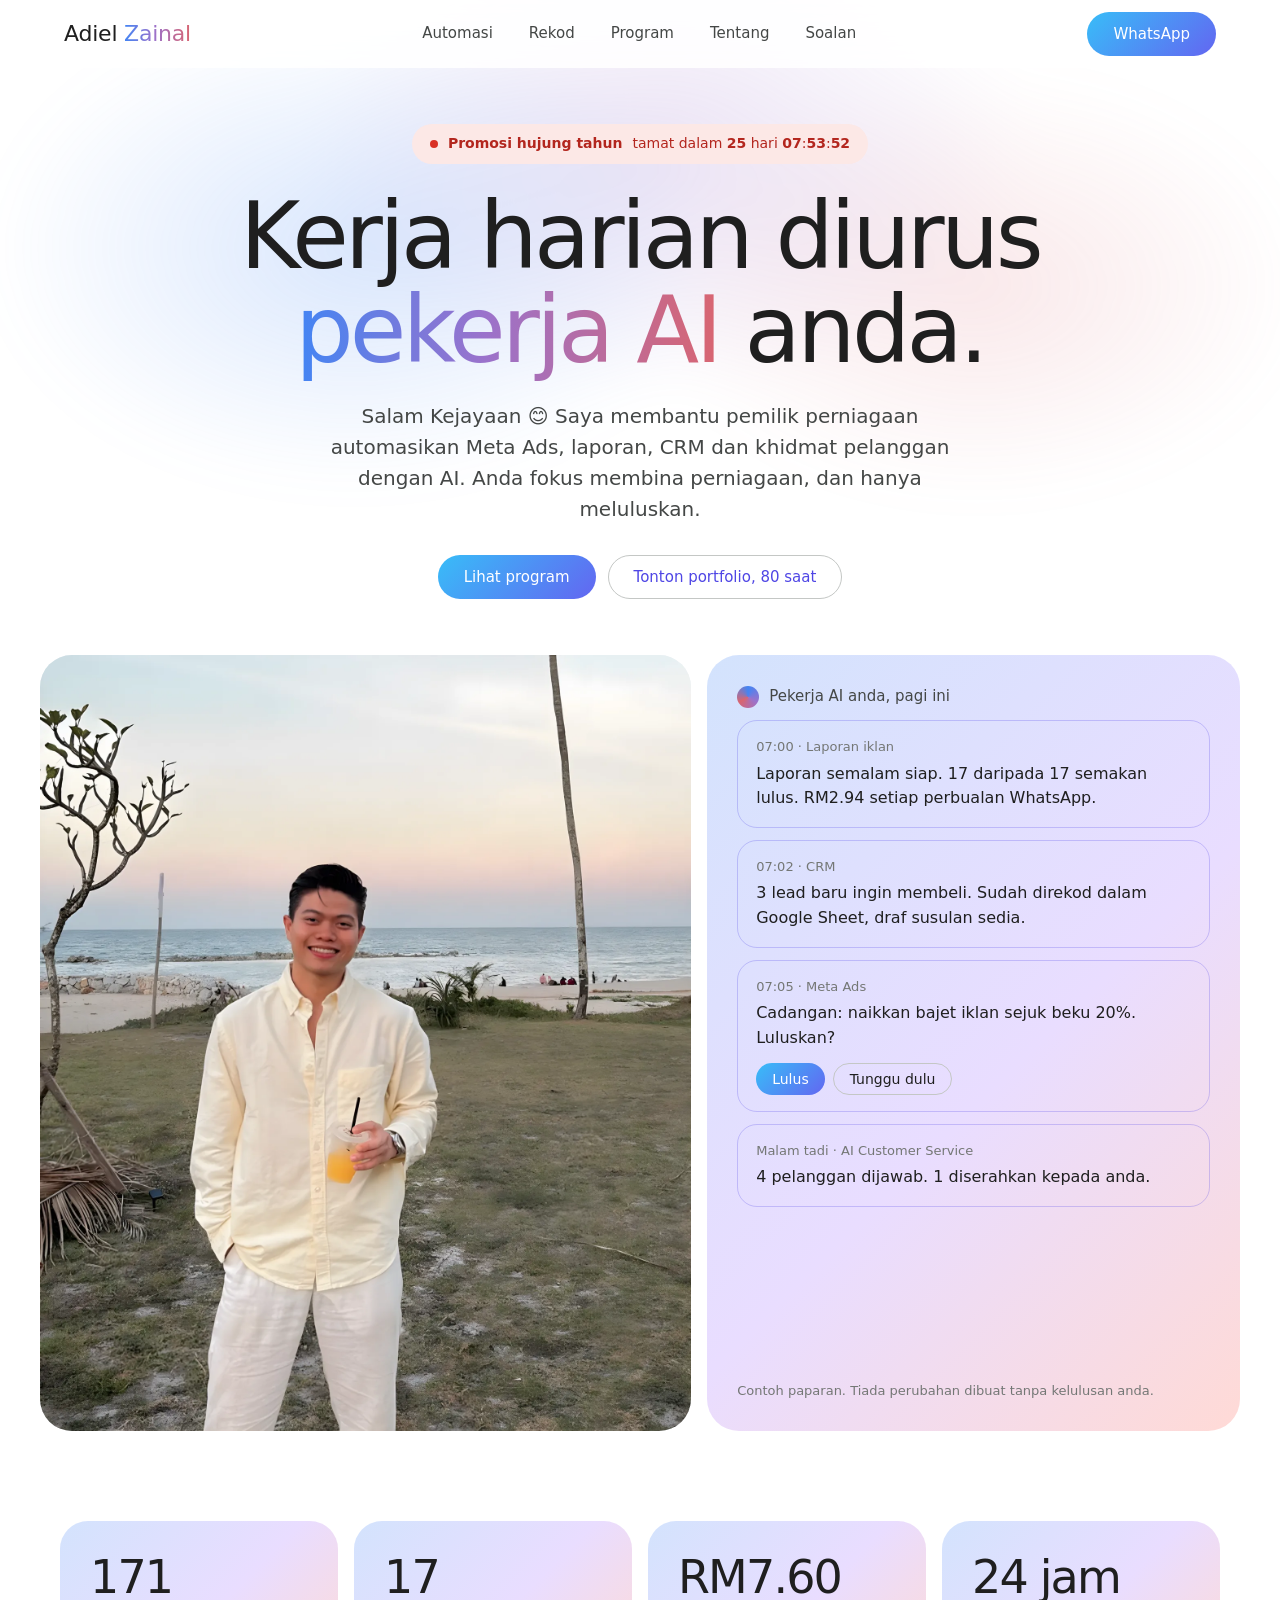
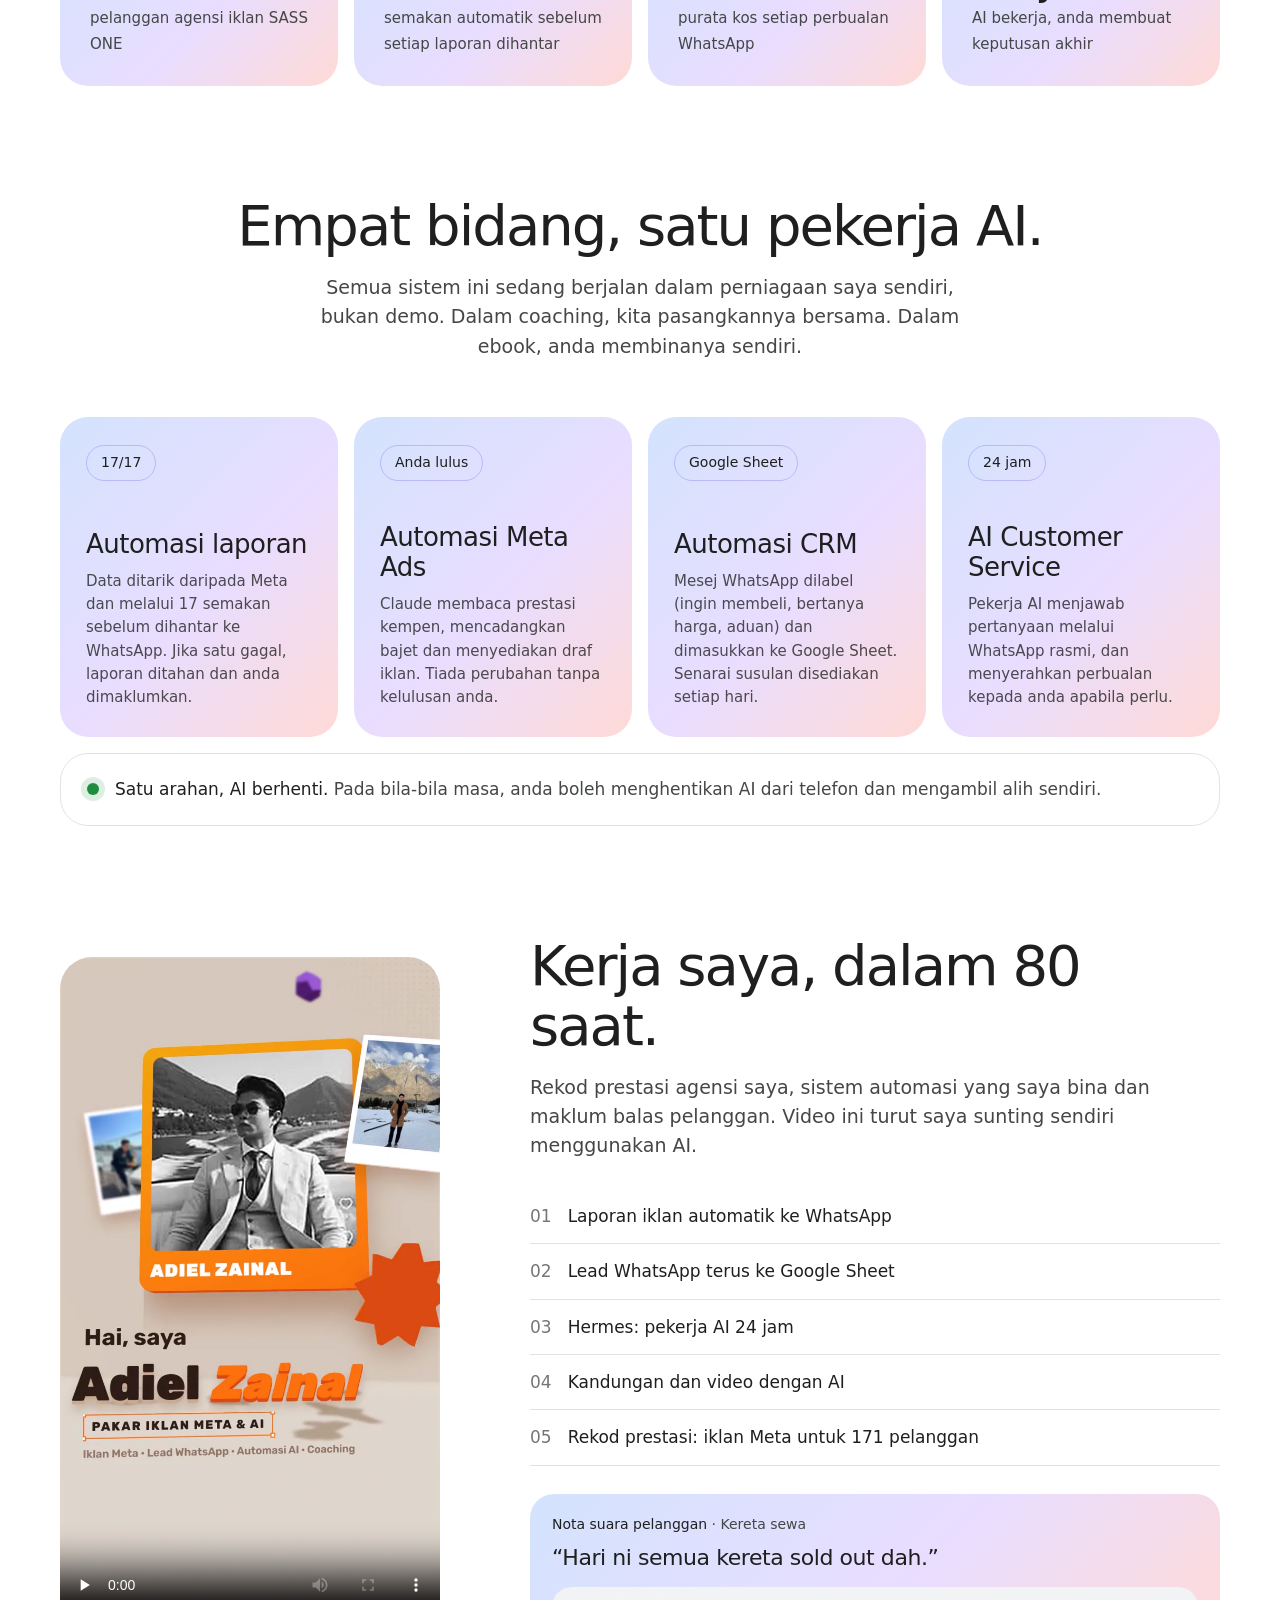
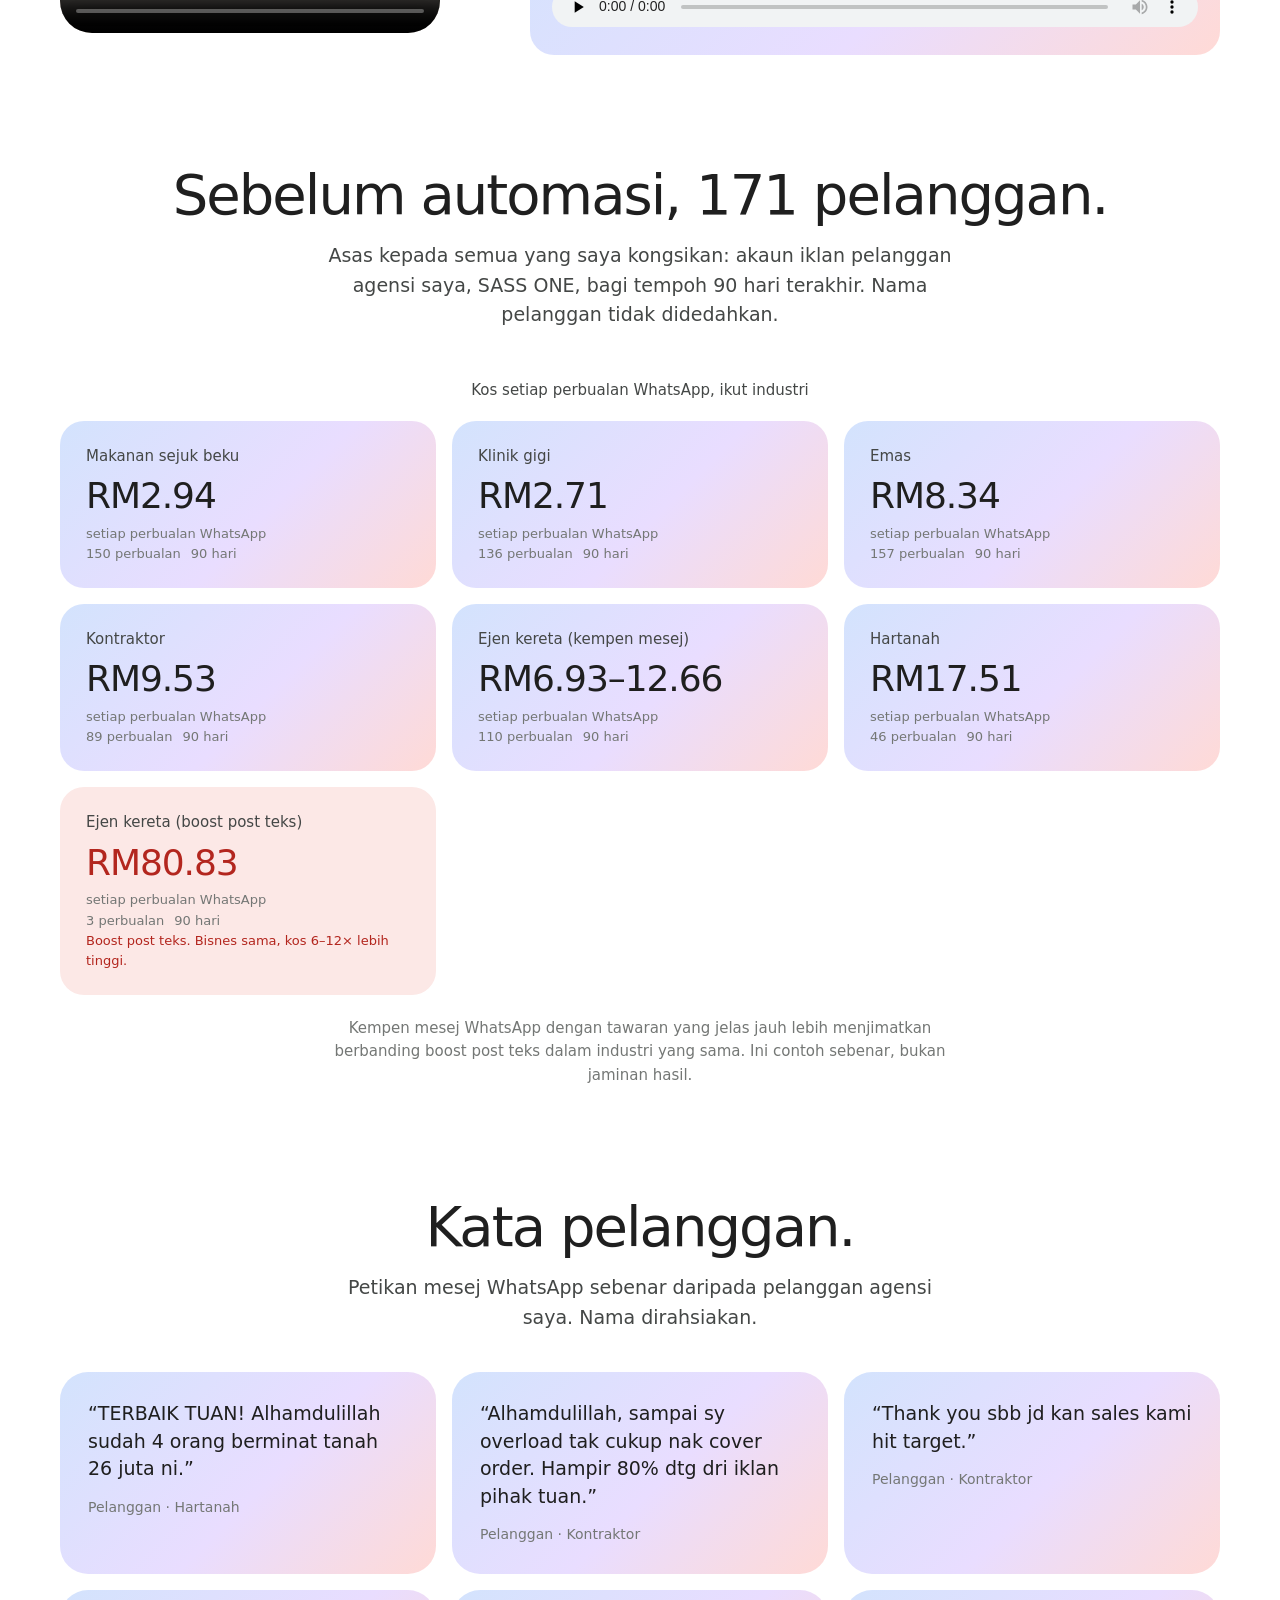
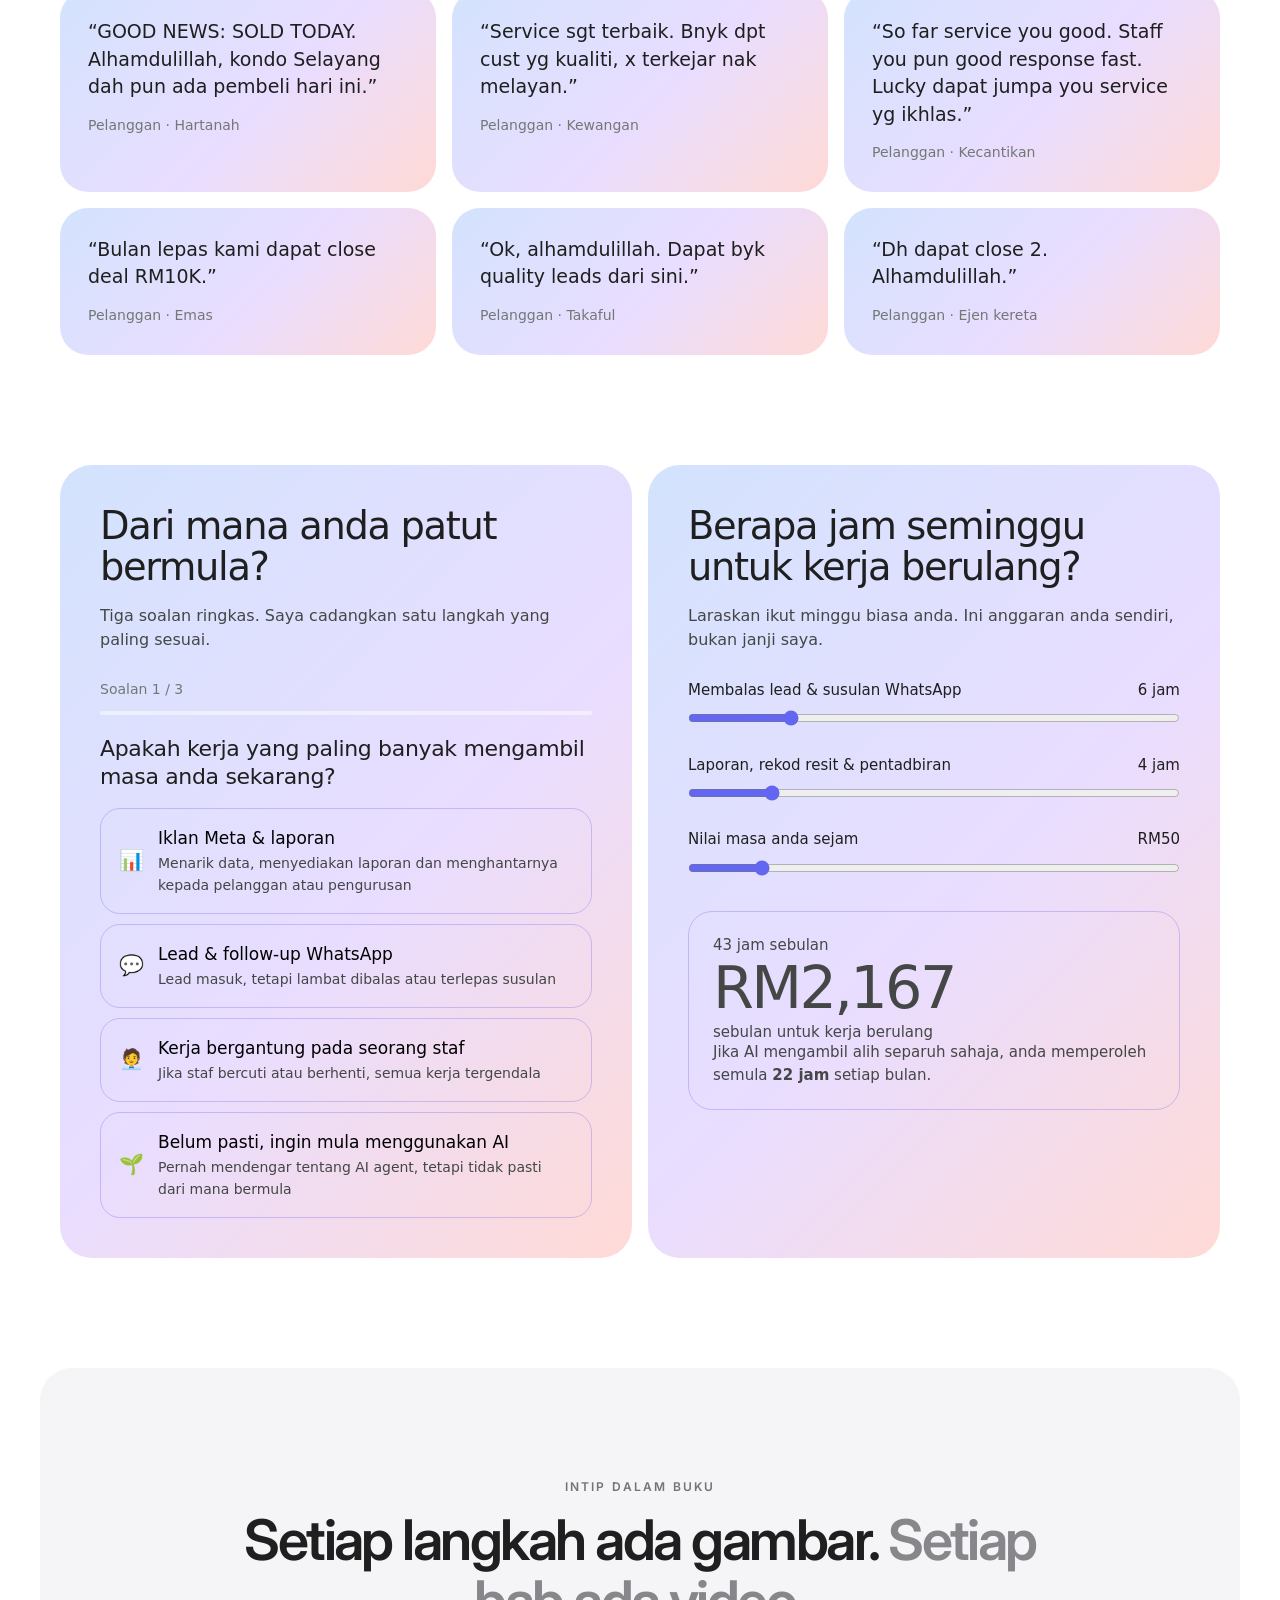
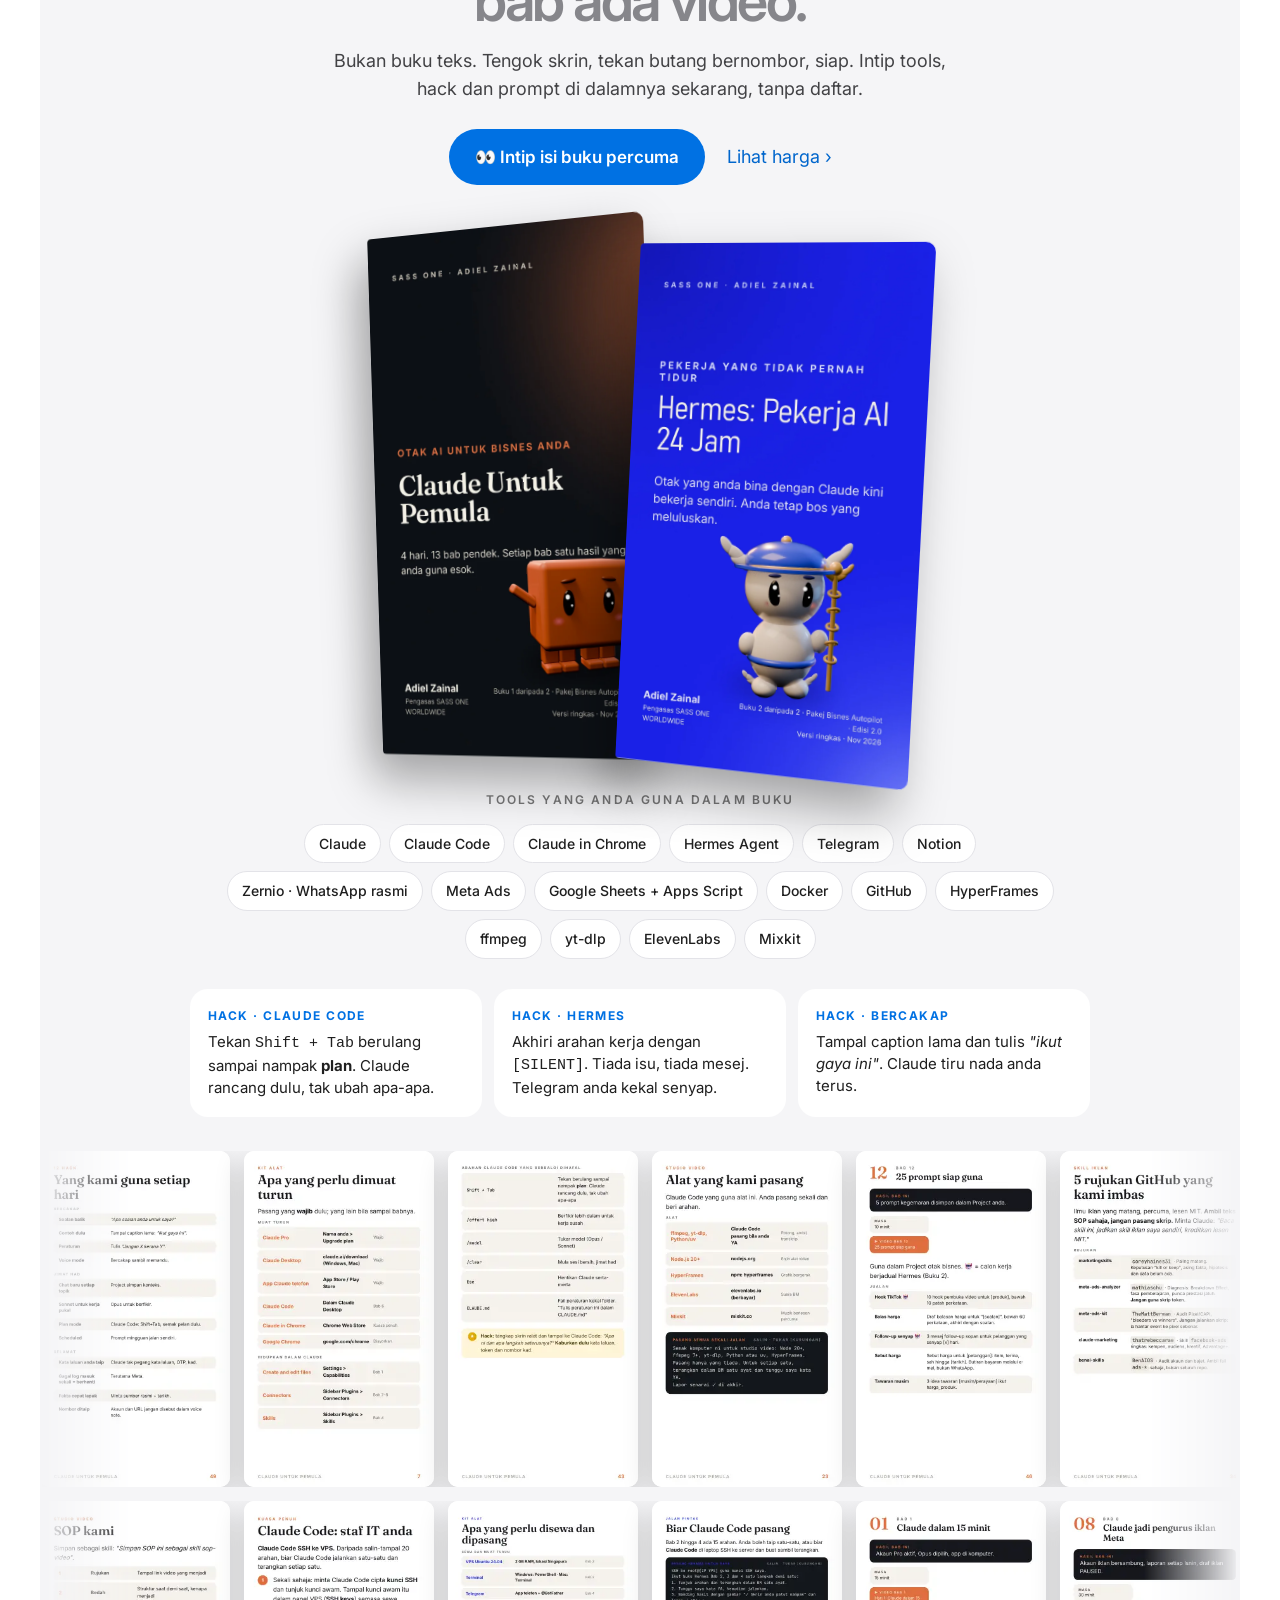
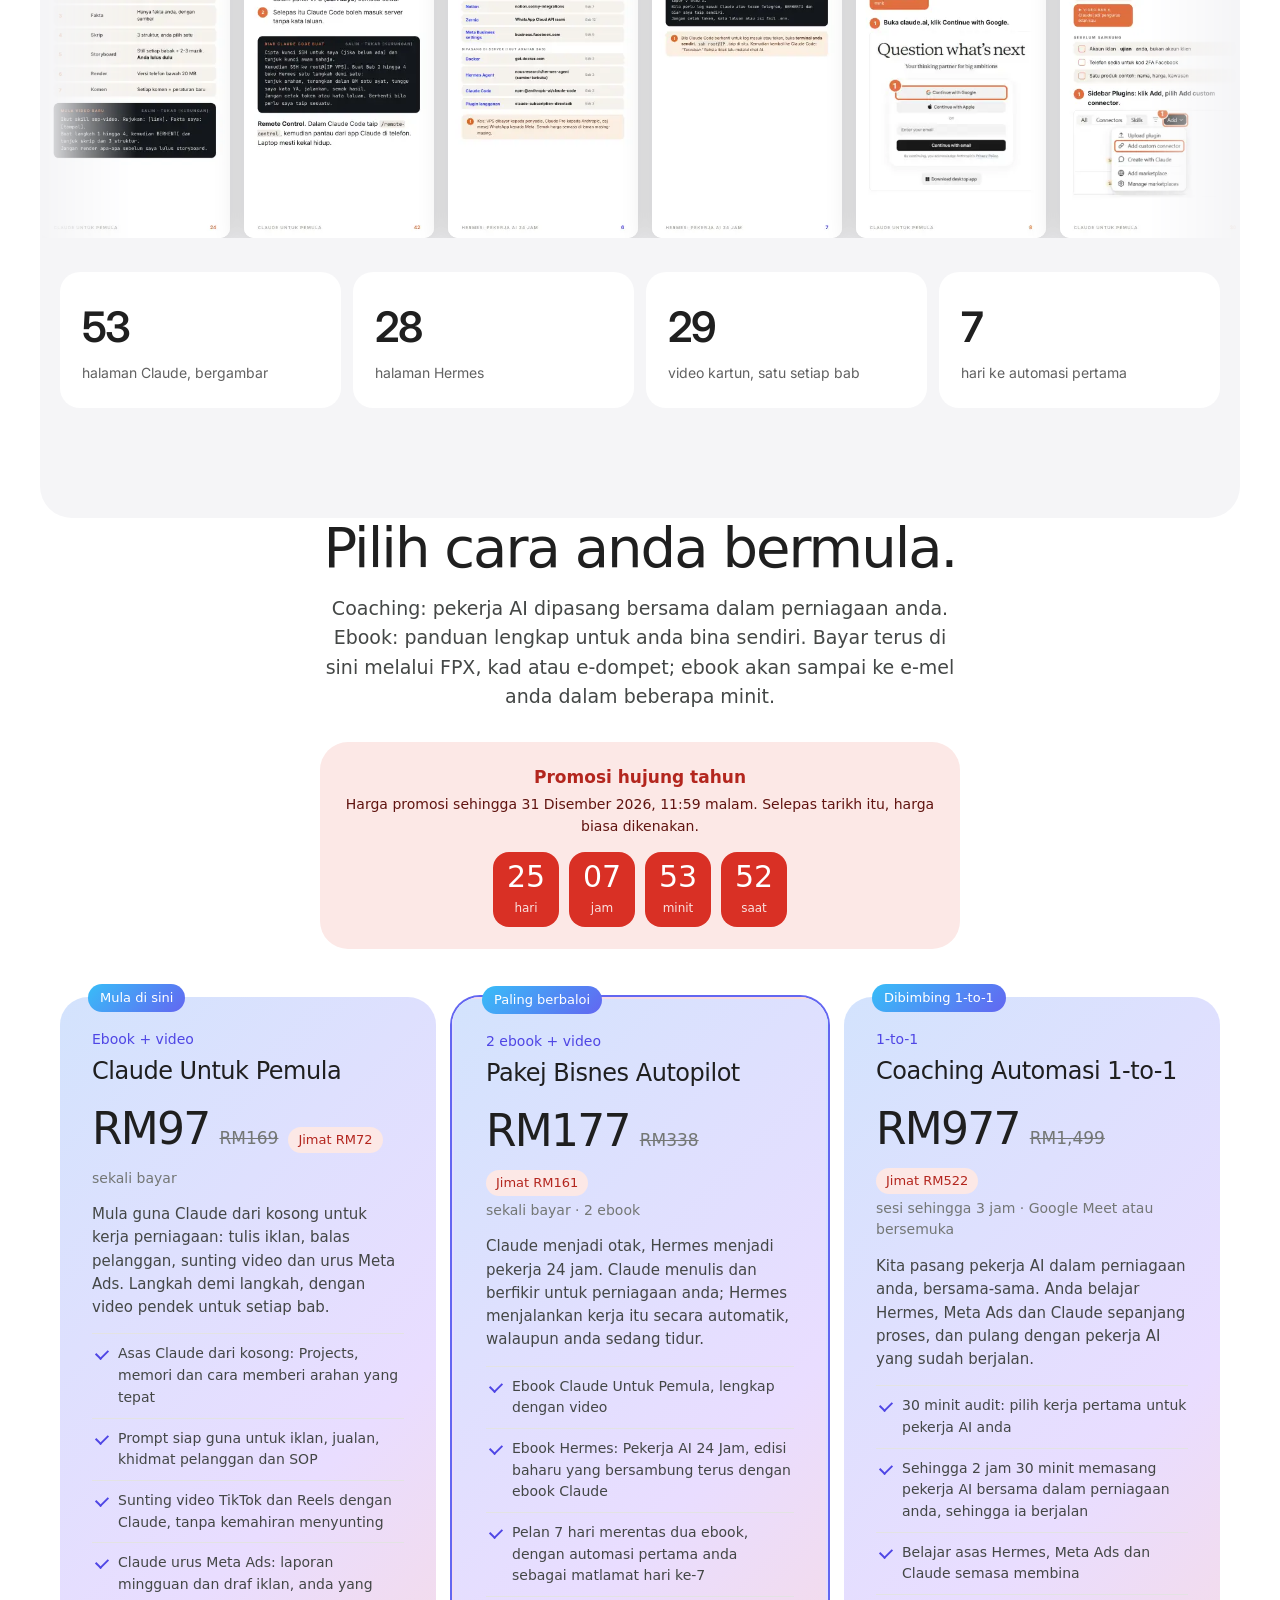
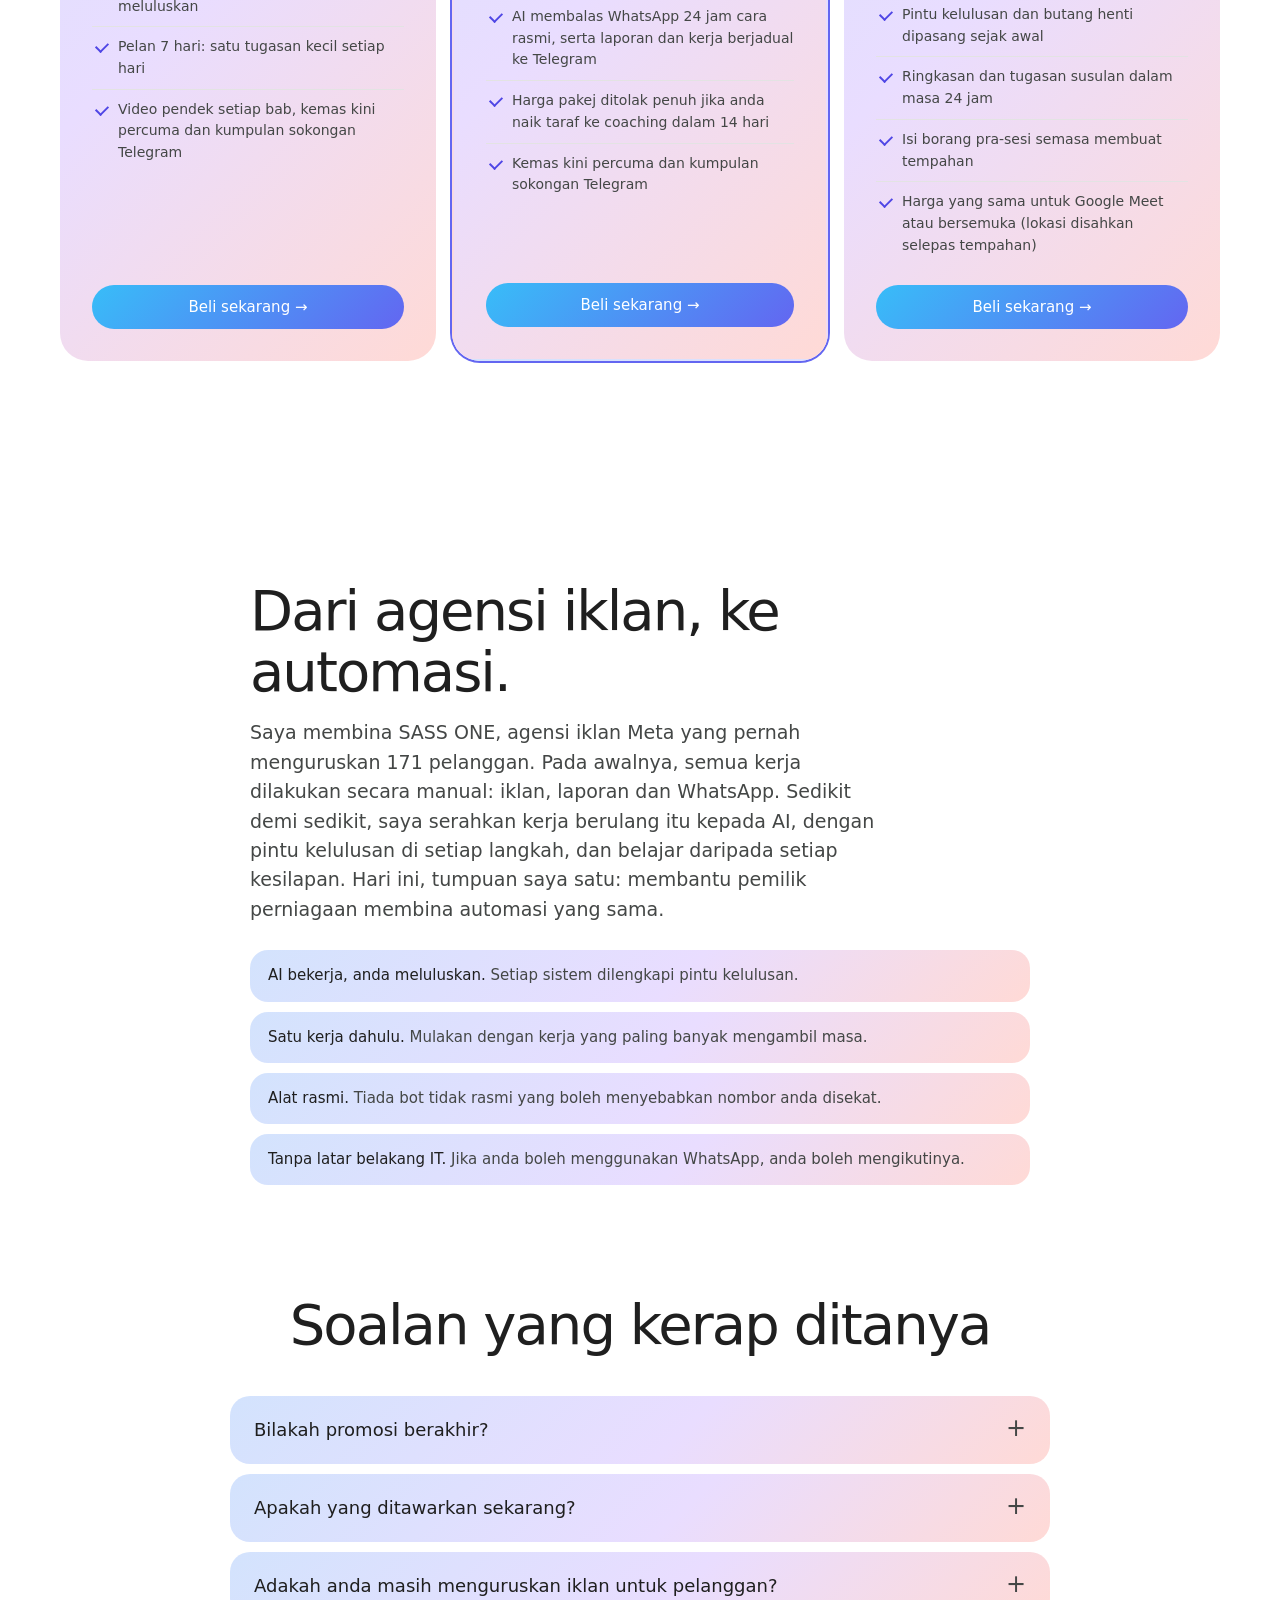
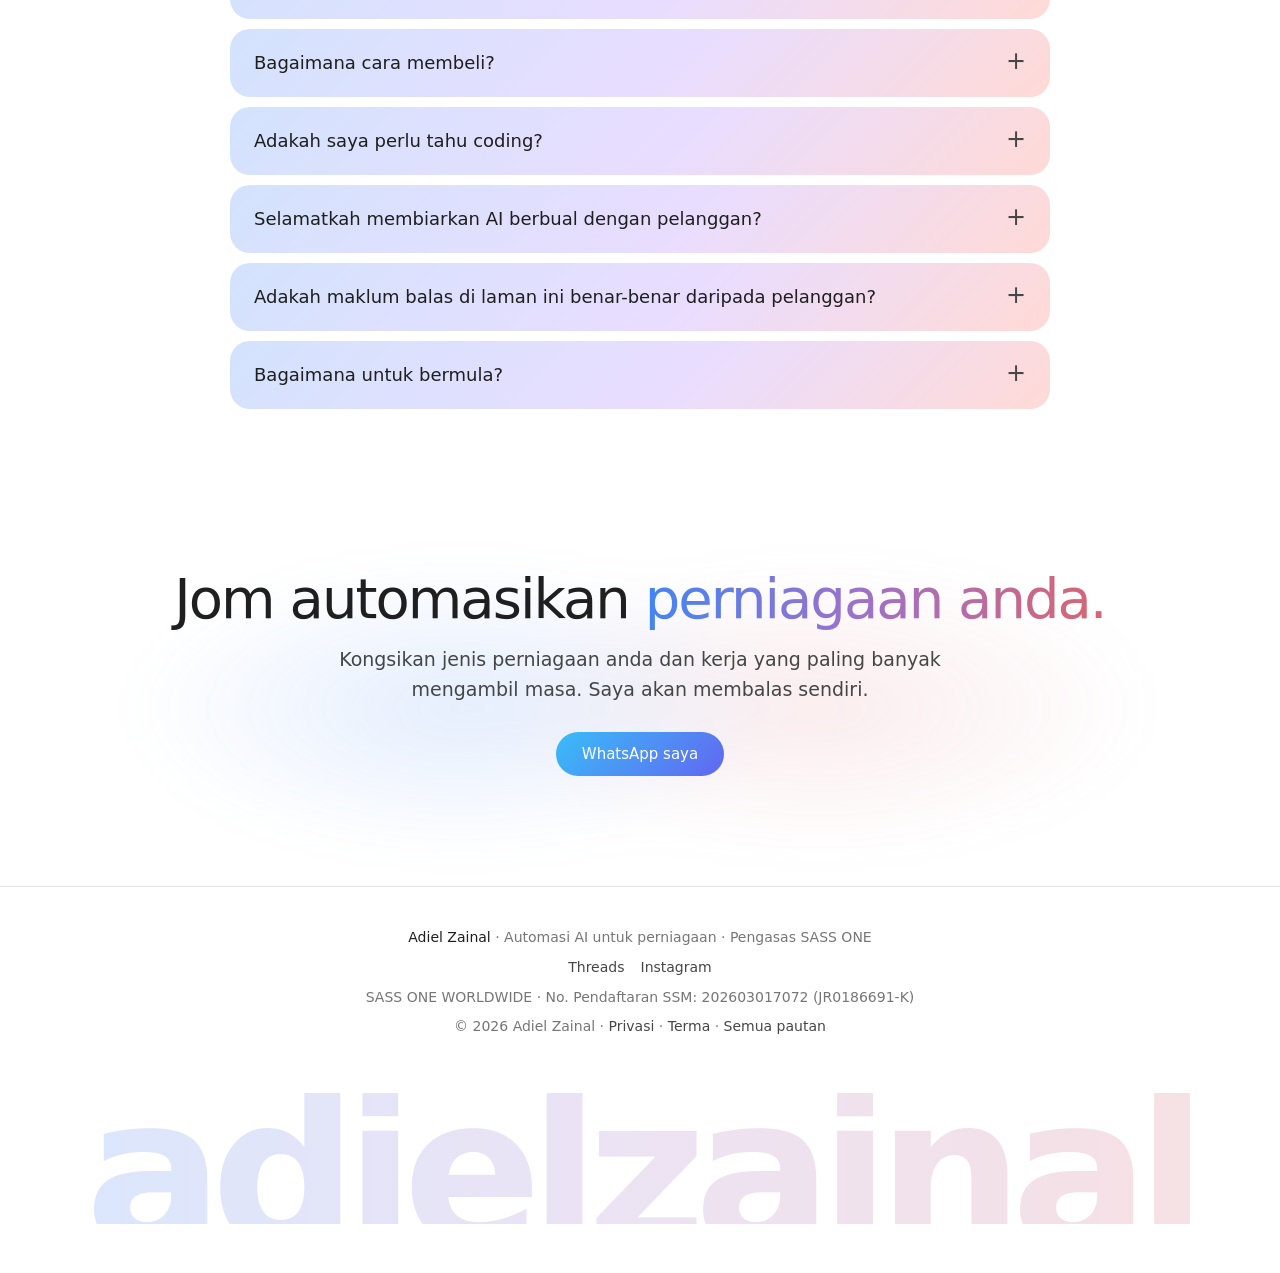
==== commit 05ab382c: "Buka jualan: Claude Untuk Pemula, Pakej Bisnes Autopilot, Coaching (pautan BCL) buka_jualan.py terim" ====
--- a/index.html
+++ b/index.html
@@ -17,9 +17,9 @@
 <link rel="preconnect" href="https://fonts.gstatic.com" crossorigin>
 <link href="https://fonts.googleapis.com/css2?family=Google+Sans+Flex:opsz,wght@8..144,400;8..144,500;8..144,600;8..144,800&family=Inter:wght@400;500;600;700&display=swap" rel="stylesheet">
 <link rel="preload" as="image" href="aset/pantai-penuh-1600.webp">
-<link rel="stylesheet" href="cahaya.css?v=4">
-<link rel="stylesheet" href="pratonton.css?v=1">
-<script src="config.js?v=22"></script>
+<link rel="stylesheet" href="cahaya.css?v=24">
+<link rel="stylesheet" href="pratonton.css?v=24">
+<script src="config.js?v=24"></script>
 </head>
 <body>
 <a class="langkau" href="#utama">Langkau ke kandungan</a>
@@ -203,8 +203,8 @@
   <a class="sb" href="#kuiz">Kuiz</a>
 </div>
 
-<script src="app.js?v=23"></script>
-<script src="cahaya.js?v=1"></script>
-<script src="intip.js?v=1"></script>
+<script src="app.js?v=24"></script>
+<script src="cahaya.js?v=24"></script>
+<script src="intip.js?v=24"></script>
 </body>
 </html>
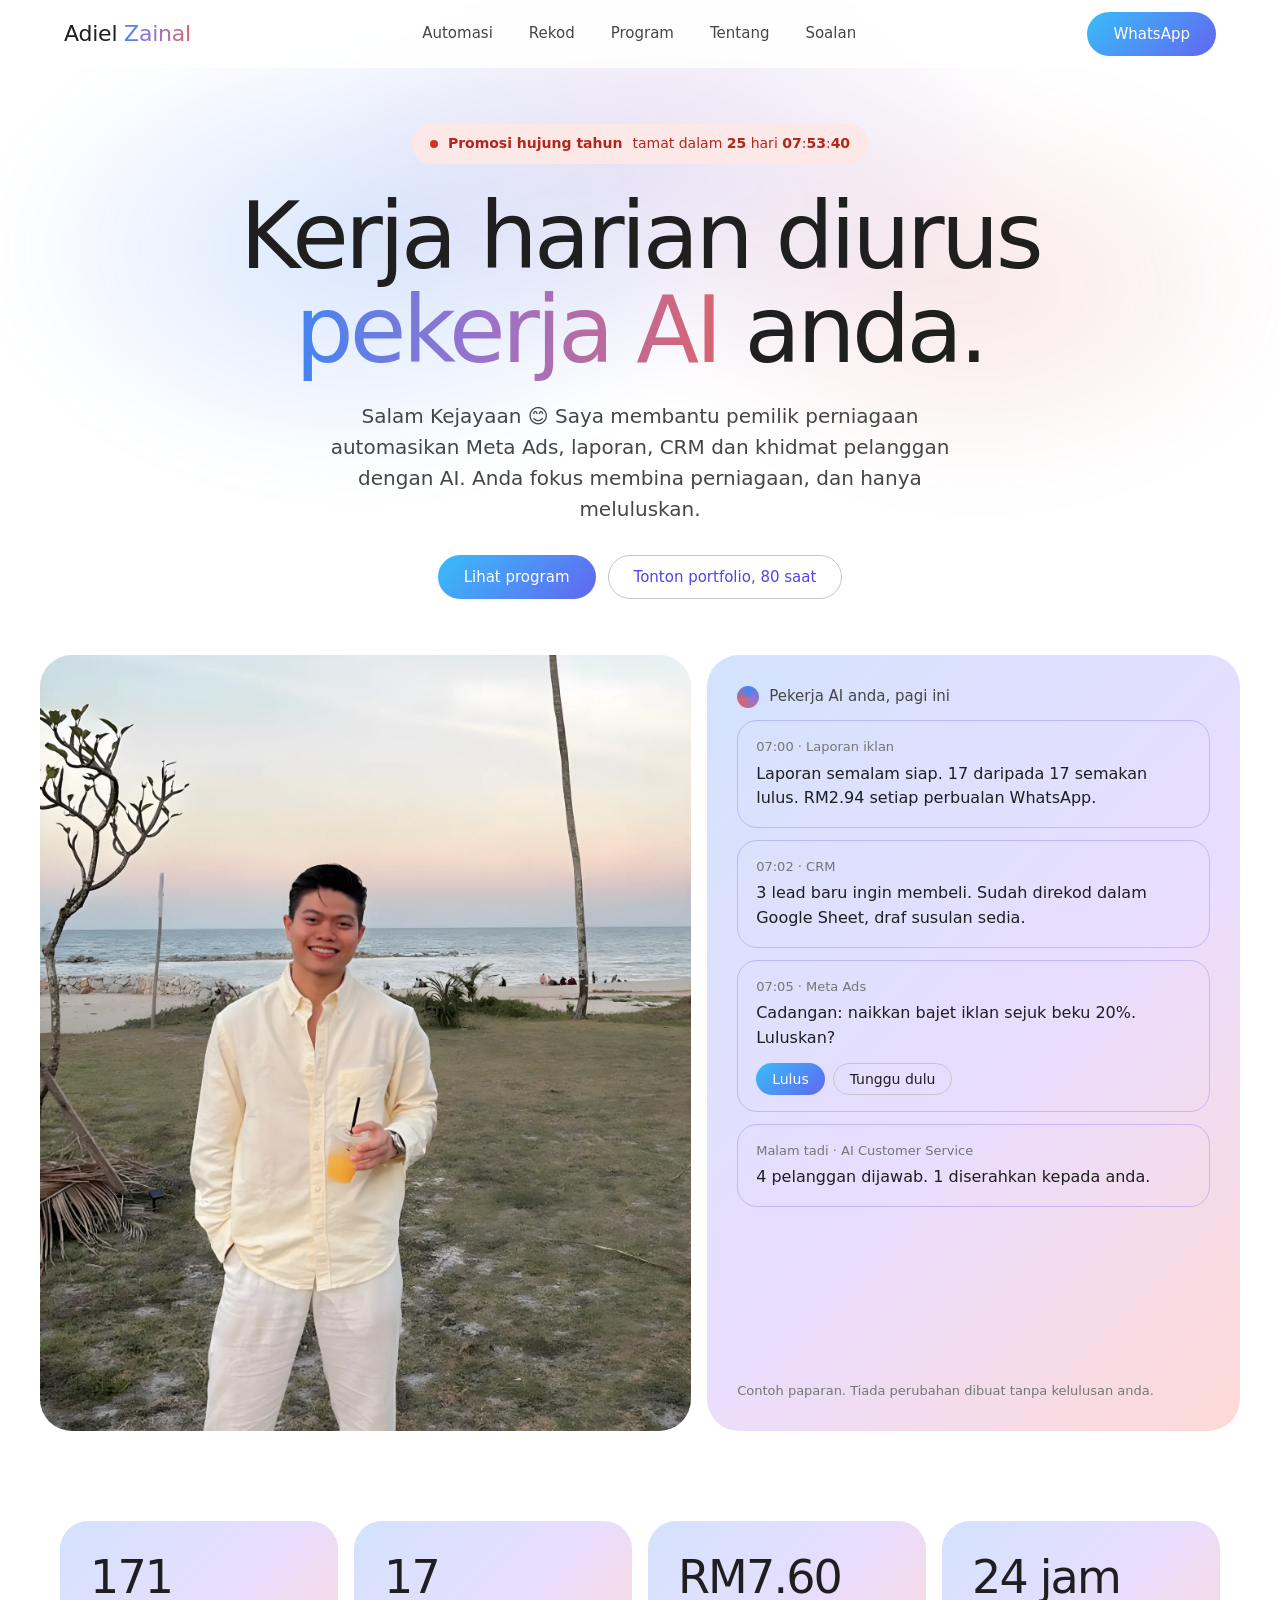
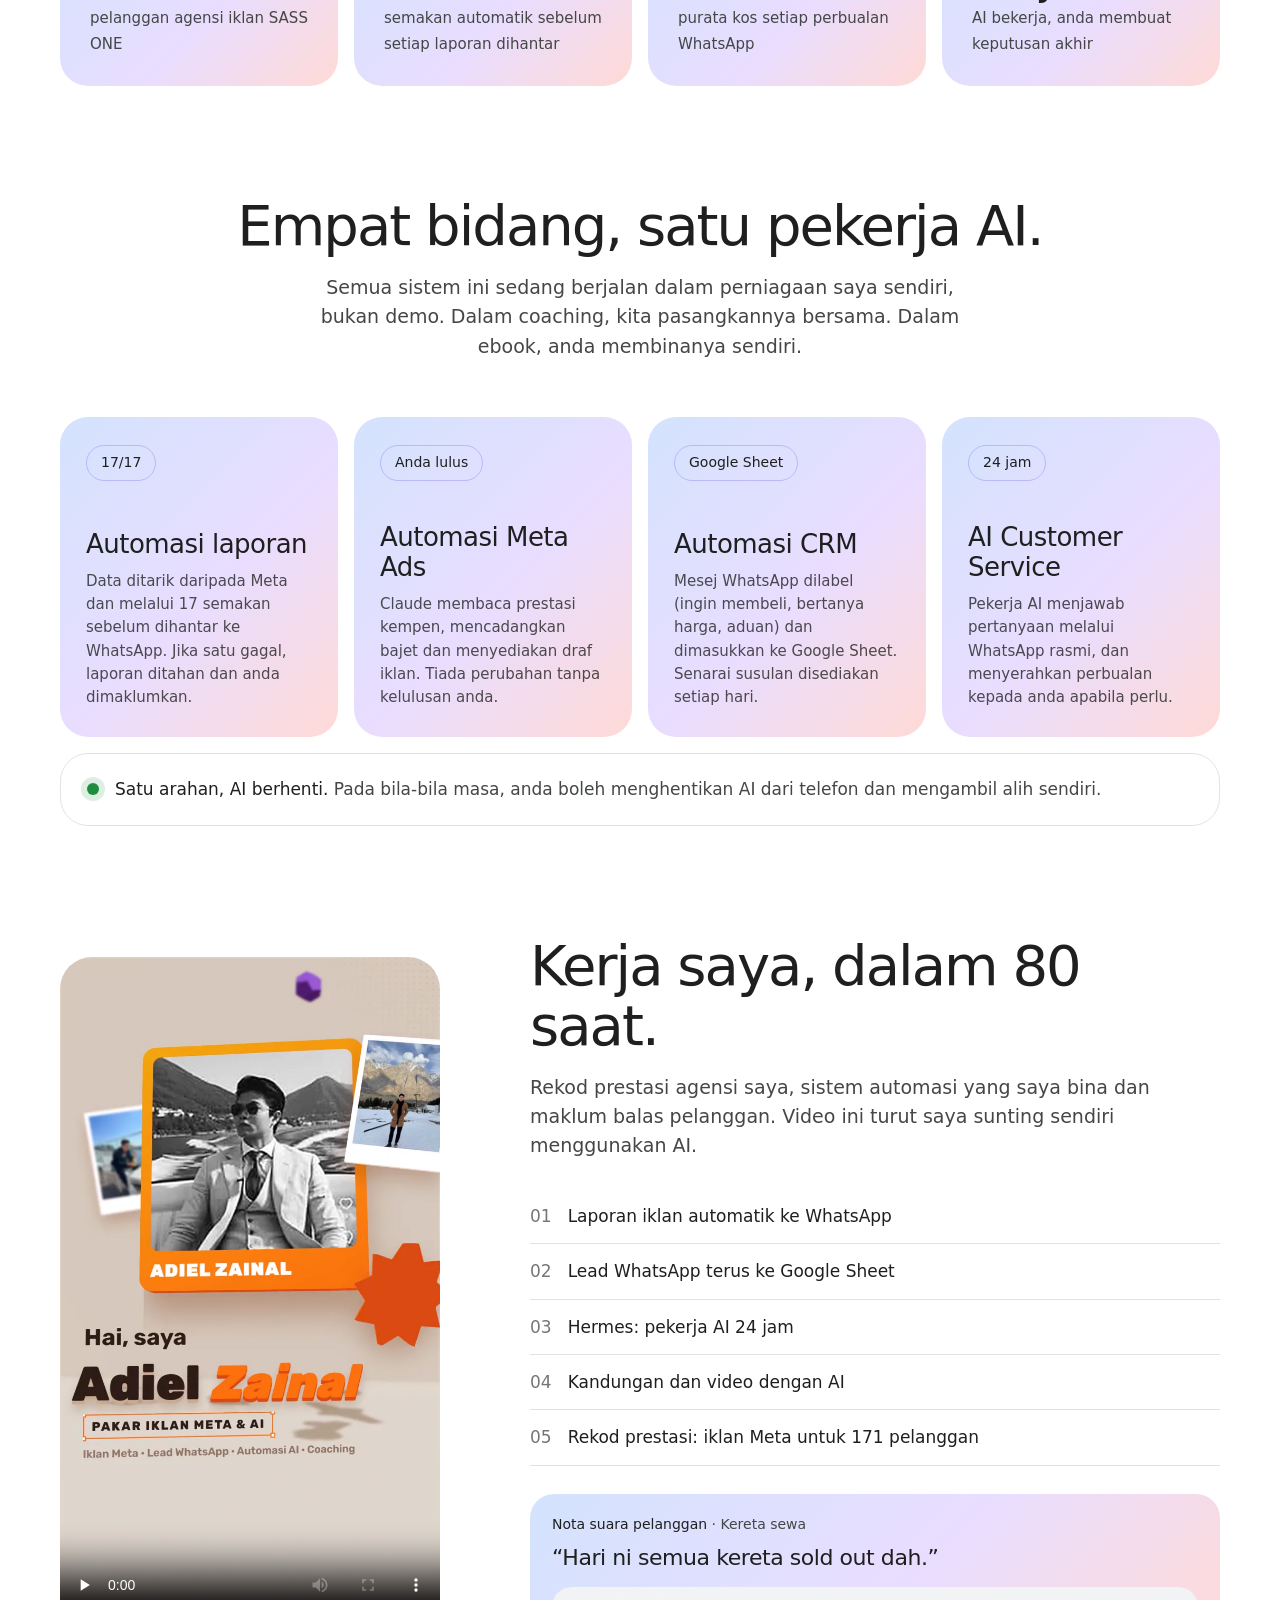
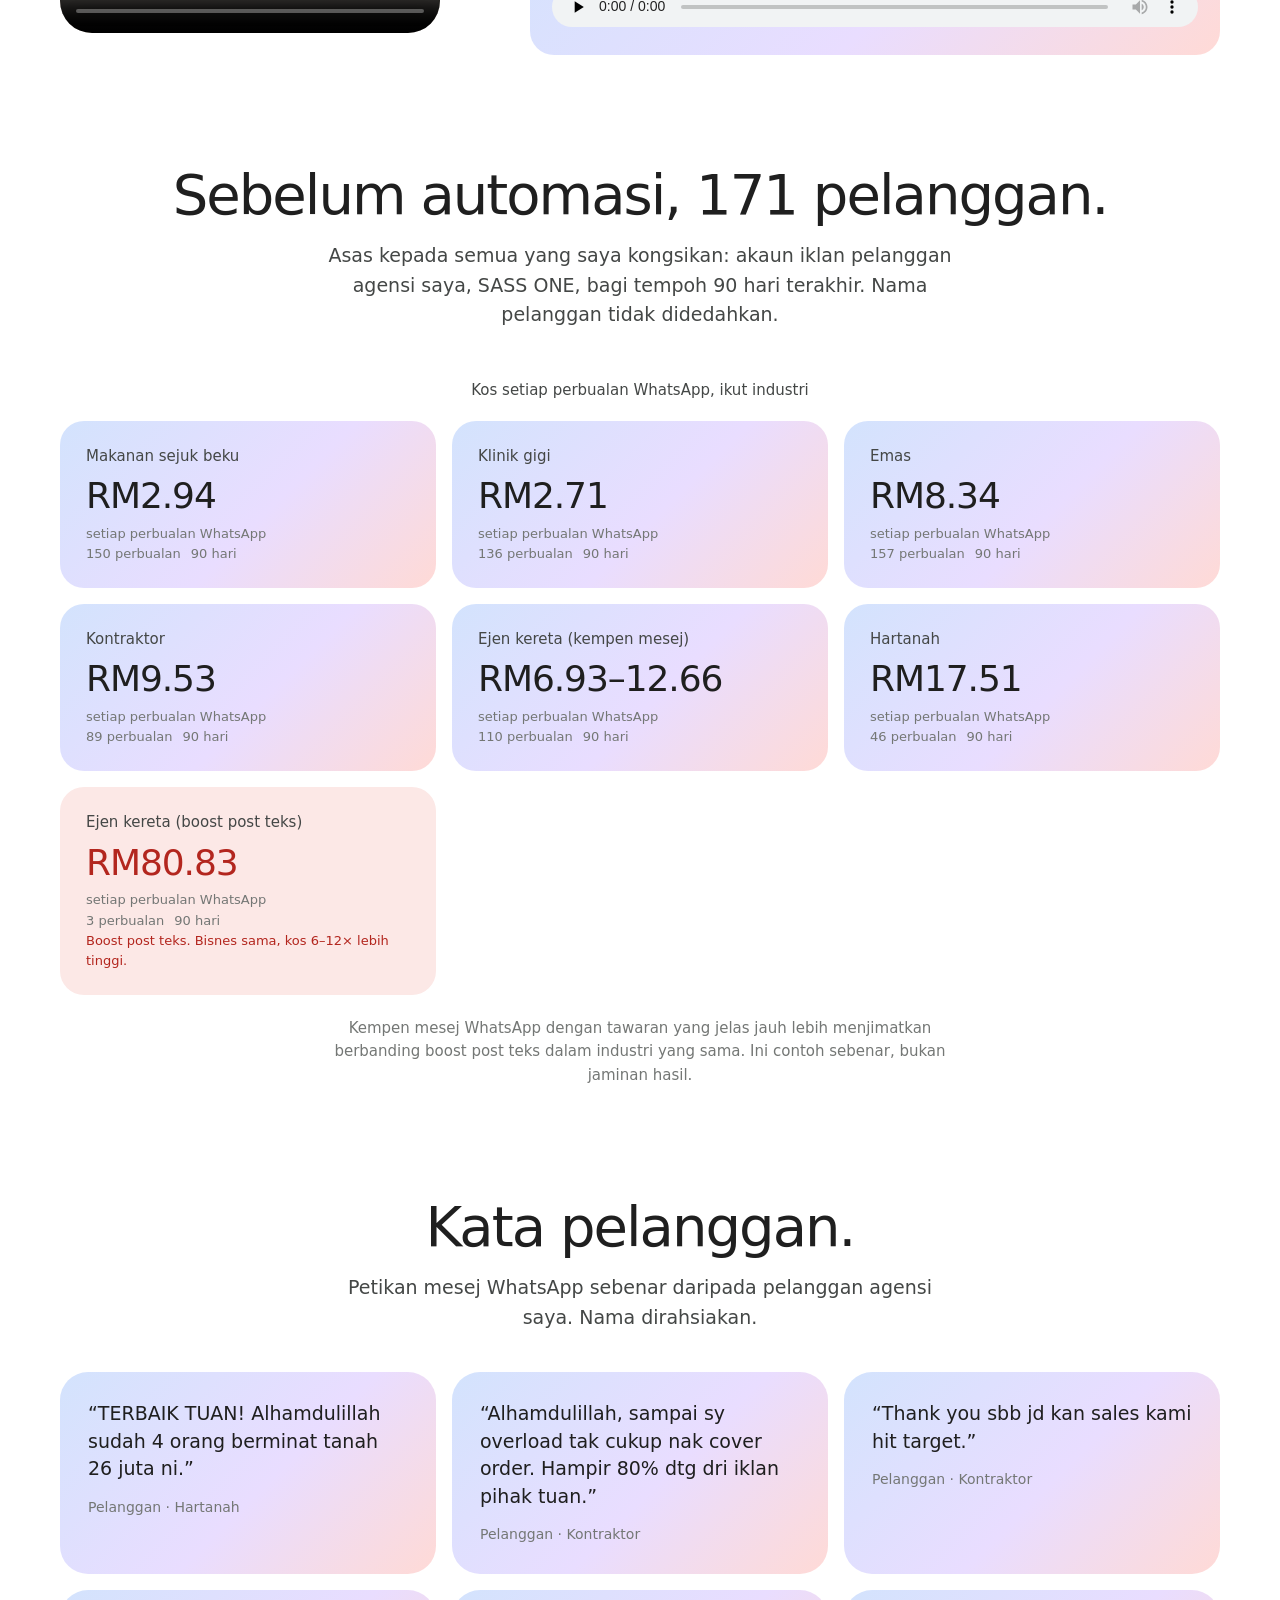
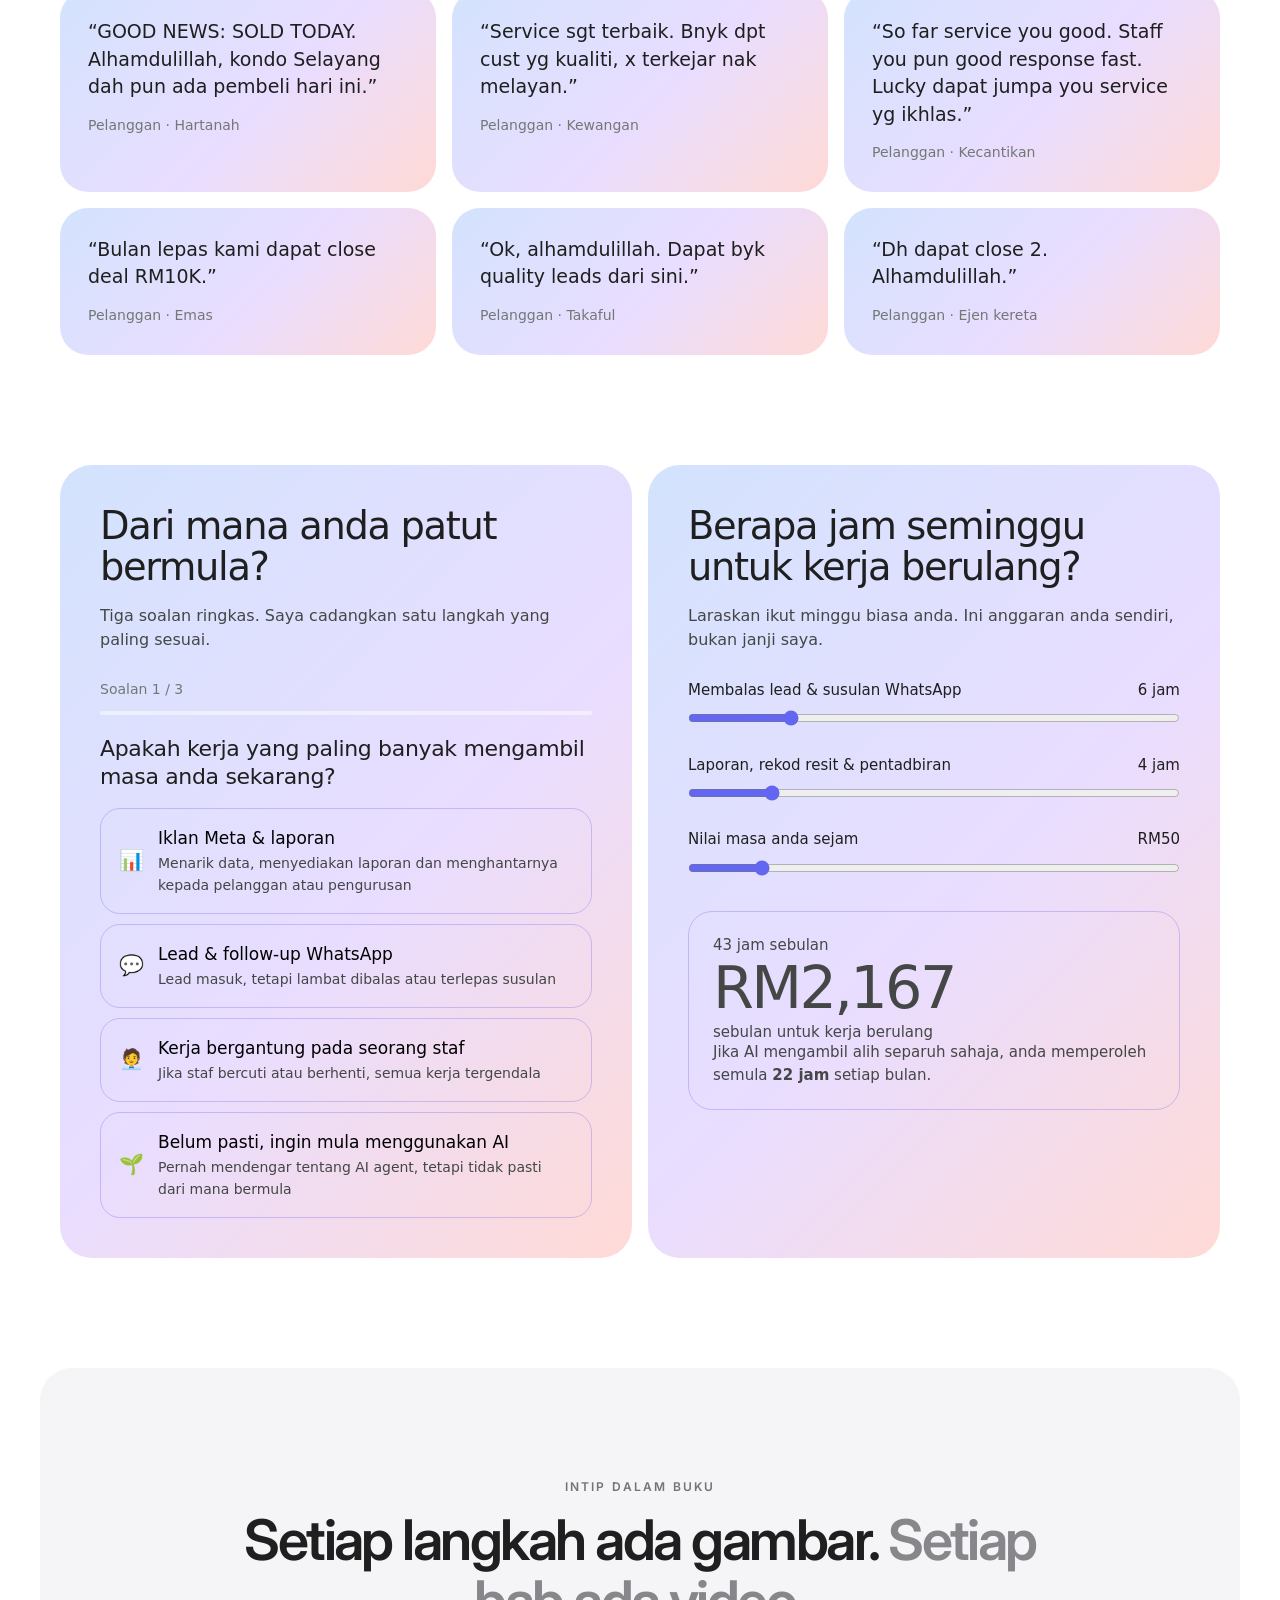
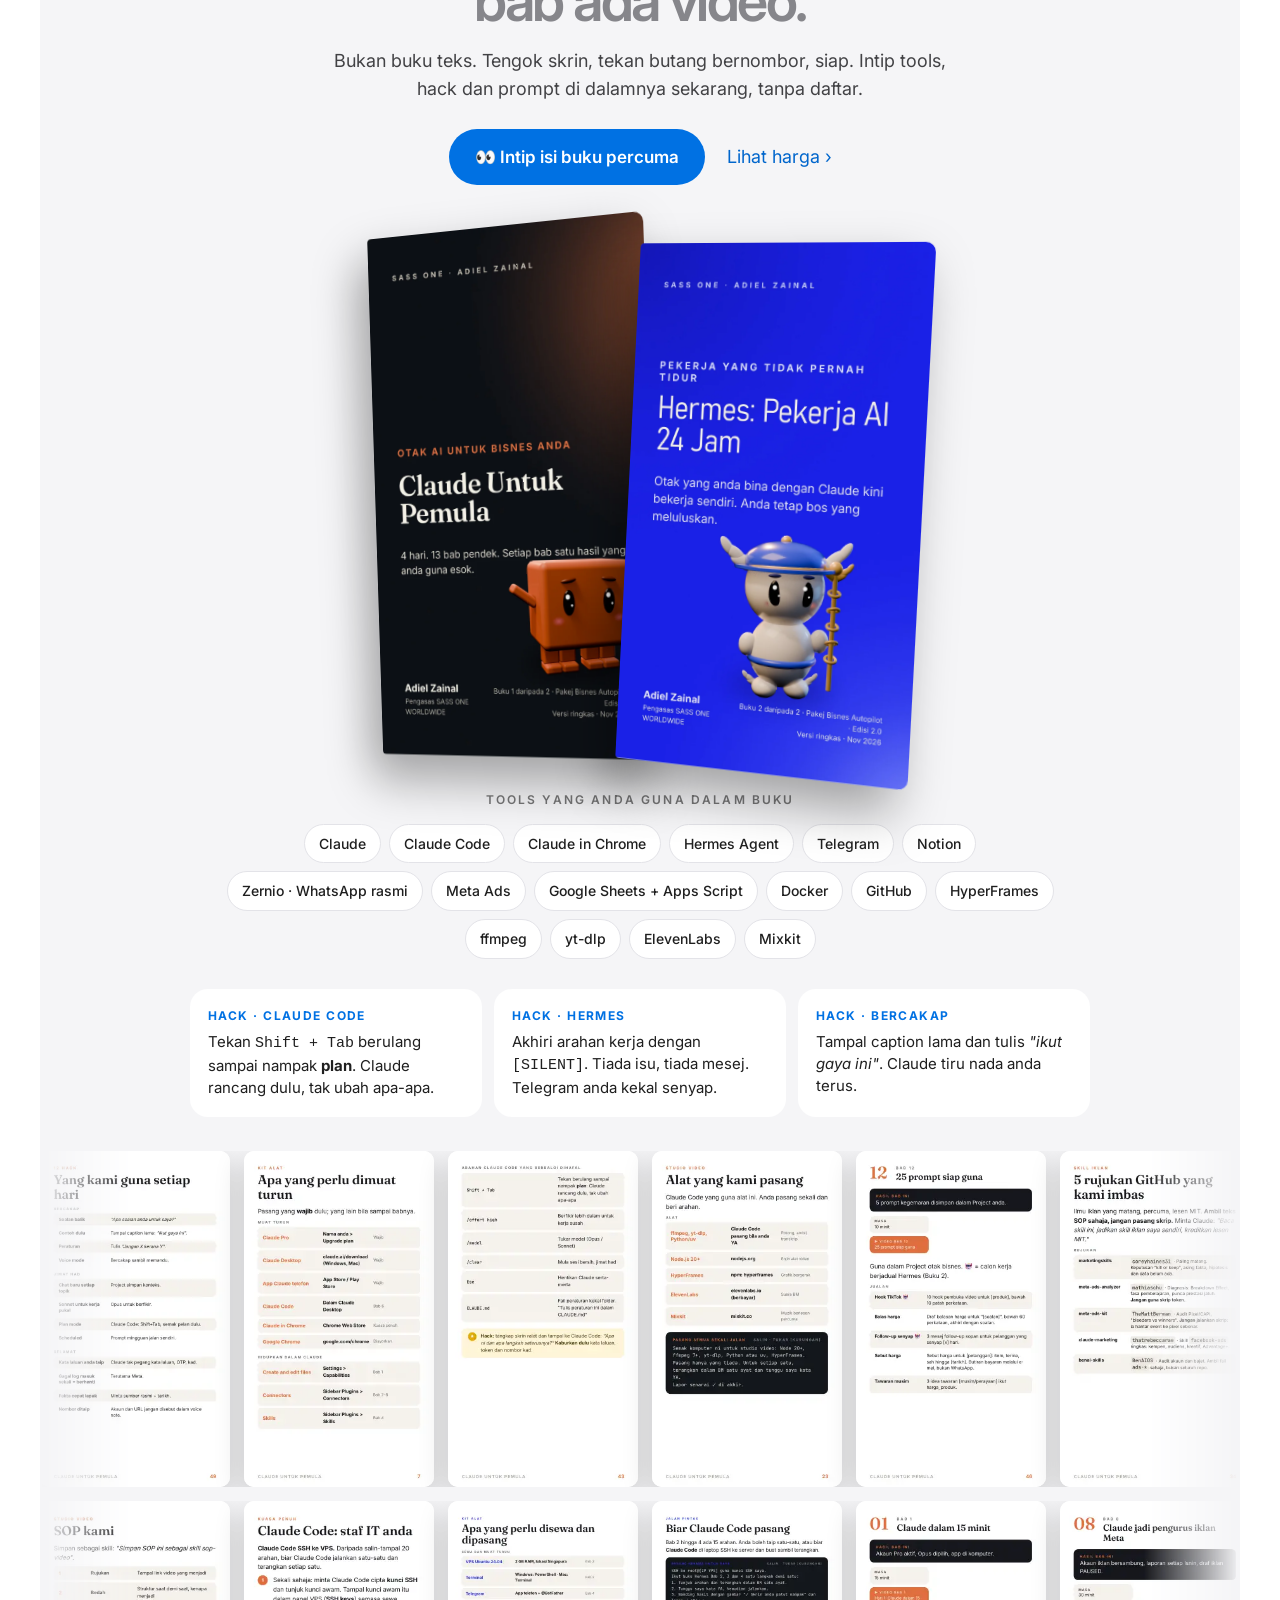
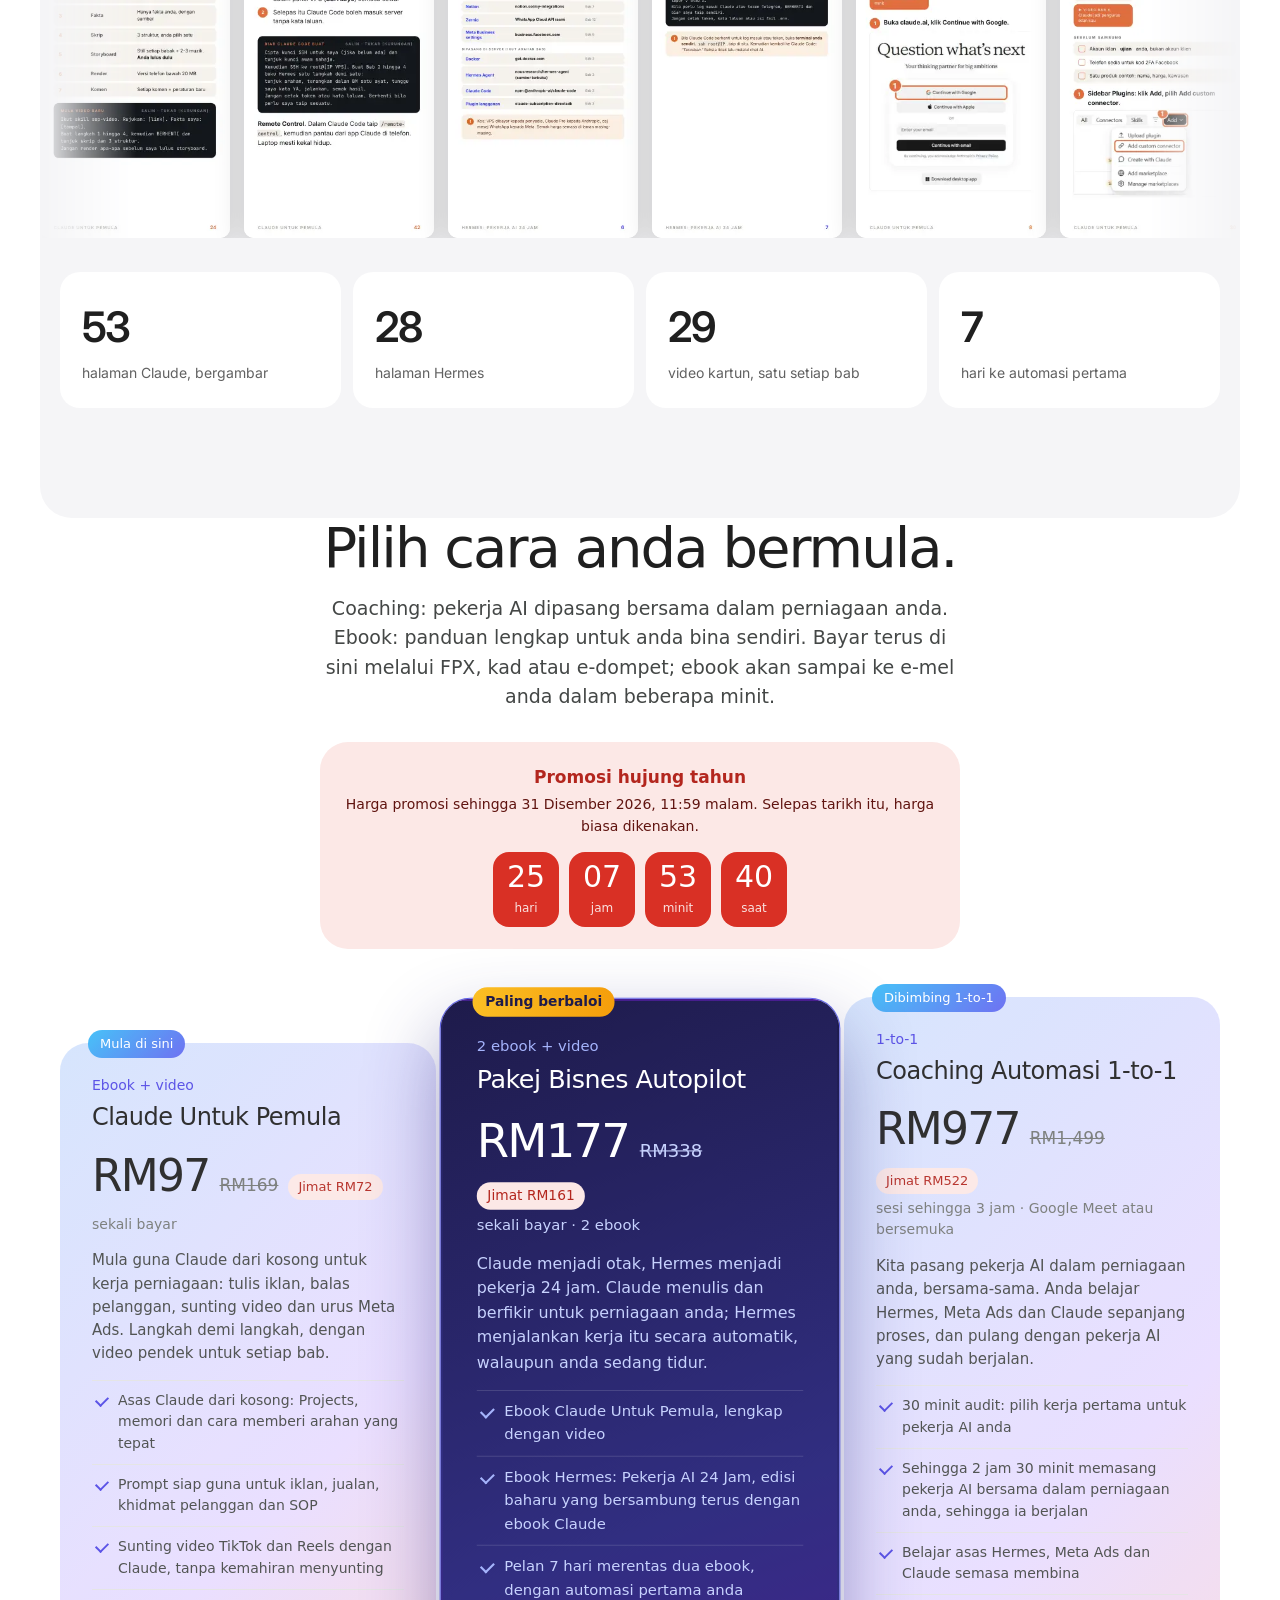
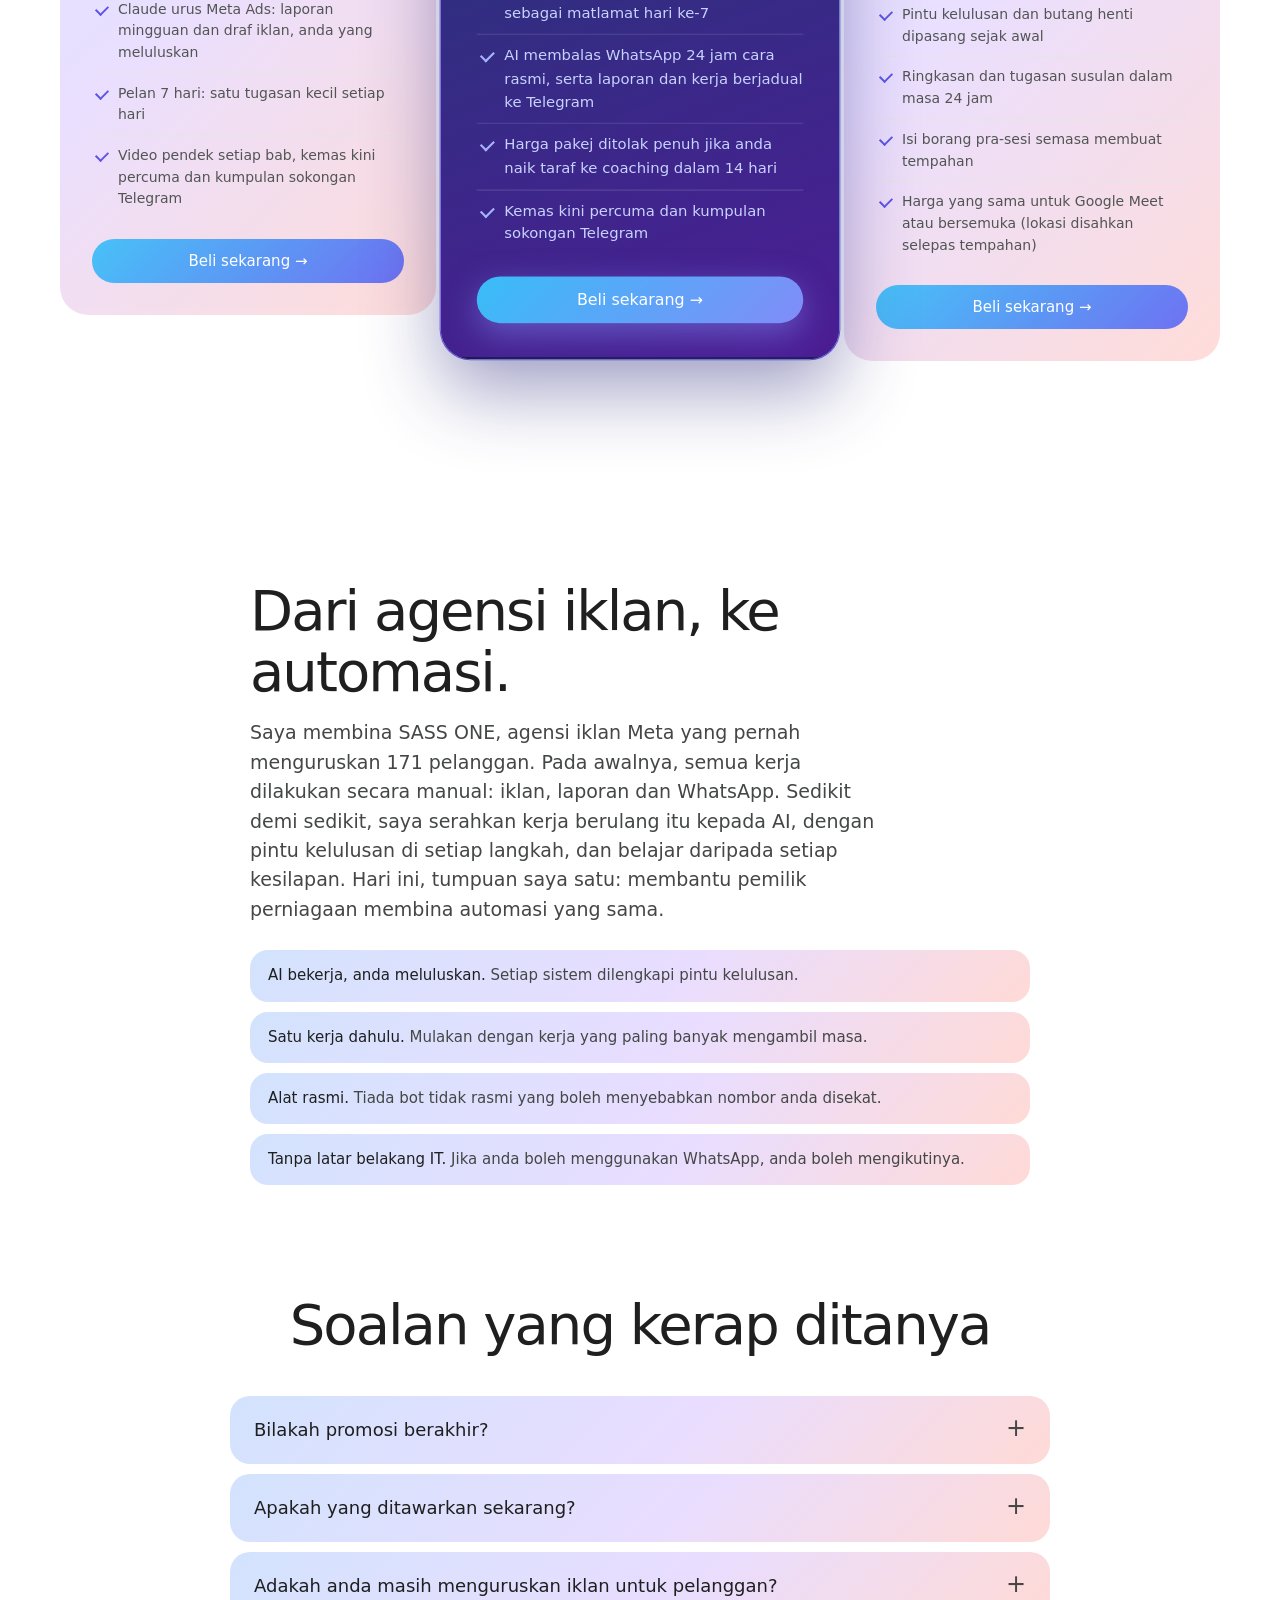
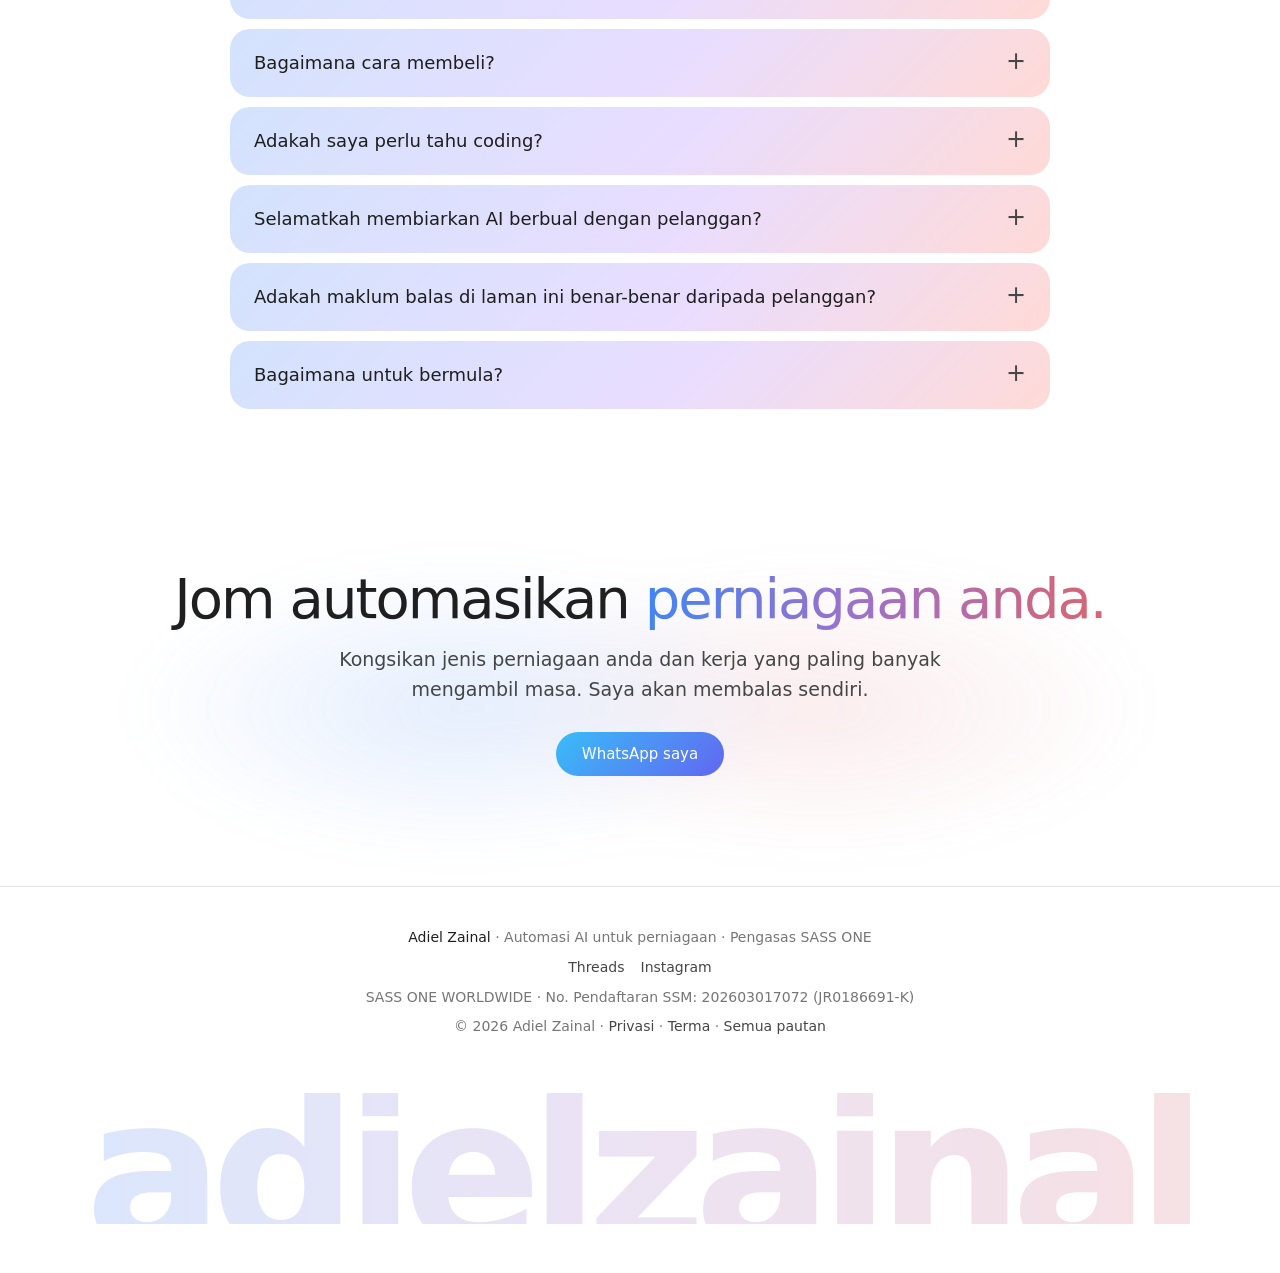
==== commit 26d666bc: "Kad Paling berbaloi menonjol: gaya Gelap premium (pilihan Adiel) Kad Pakej Bisnes Autopilot gelap un" ====
--- a/index.html
+++ b/index.html
@@ -17,9 +17,9 @@
 <link rel="preconnect" href="https://fonts.gstatic.com" crossorigin>
 <link href="https://fonts.googleapis.com/css2?family=Google+Sans+Flex:opsz,wght@8..144,400;8..144,500;8..144,600;8..144,800&family=Inter:wght@400;500;600;700&display=swap" rel="stylesheet">
 <link rel="preload" as="image" href="aset/pantai-penuh-1600.webp">
-<link rel="stylesheet" href="cahaya.css?v=24">
-<link rel="stylesheet" href="pratonton.css?v=24">
-<script src="config.js?v=24"></script>
+<link rel="stylesheet" href="cahaya.css?v=5">
+<link rel="stylesheet" href="pratonton.css?v=1">
+<script src="config.js?v=22"></script>
 </head>
 <body>
 <a class="langkau" href="#utama">Langkau ke kandungan</a>
@@ -203,8 +203,8 @@
   <a class="sb" href="#kuiz">Kuiz</a>
 </div>
 
-<script src="app.js?v=24"></script>
-<script src="cahaya.js?v=24"></script>
-<script src="intip.js?v=24"></script>
+<script src="app.js?v=23"></script>
+<script src="cahaya.js?v=1"></script>
+<script src="intip.js?v=1"></script>
 </body>
 </html>
--- a/cahaya.css
+++ b/cahaya.css
@@ -219,3 +219,15 @@
 .msg,.pilihan button,.hasil,.kira-hasil,.bid b{background:transparent;border:1px solid var(--garis-s);box-shadow:none}
 .msg .ok button+button{background:transparent}
 .kuiz-bar{background:rgba(255,255,255,.5)}
+
+/* Kad "Paling berbaloi" menonjol: Gelap premium (Adiel pilih 27 Nov 2026) */
+@media(min-width:861px){.grid-produk{align-items:center}.produk.utama{transform:scale(1.06);z-index:2}}
+.produk:not(.utama){opacity:.92}
+.produk.utama{background:linear-gradient(160deg,#1E1B4B,#312E81 55%,#4C1D95)!important;box-shadow:0 30px 70px rgba(49,46,129,.45),0 0 0 1px #6366F1!important;color:#fff}
+.produk.utama h3,.produk.utama .harga .nilai{color:#fff}
+.produk.utama .jenis{color:#A5B4FC}
+.produk.utama .ringkas,.produk.utama>ul li,.produk.utama .harga small,.produk.utama .harga s,.produk.utama .tambahan,.produk.utama .tambahan-nota,.produk.utama .mod-harga li{color:#C7D2FE!important}
+.produk.utama>ul li{border-top-color:#ffffff22}
+.produk.utama>ul li:before{border-color:#A5B4FC}
+.produk.utama .label{background:linear-gradient(90deg,#FBBF24,#F59E0B);color:#1E1B4B;font-weight:700}
+.produk.utama .btn{background:linear-gradient(135deg,#38BDF8,#818CF8)!important;color:#fff!important;border:0!important;box-shadow:0 10px 30px rgba(129,140,248,.5)}
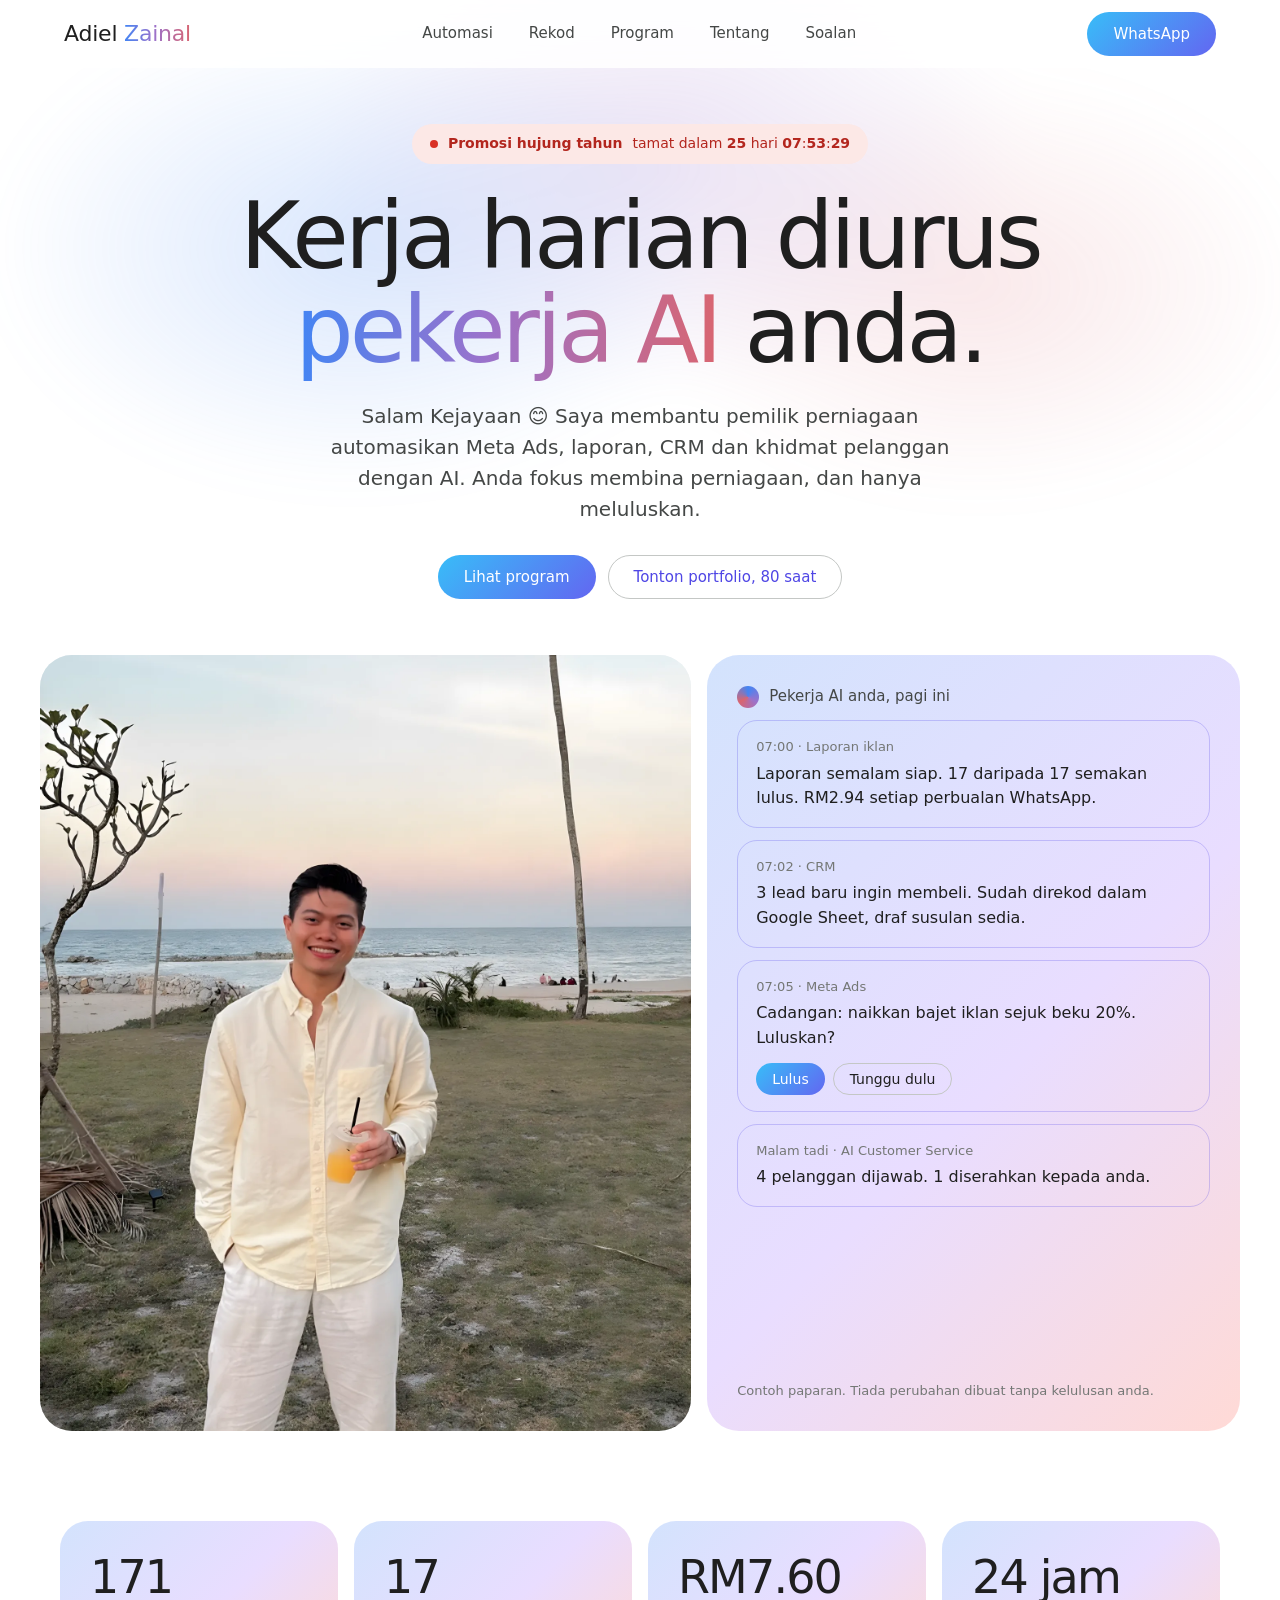
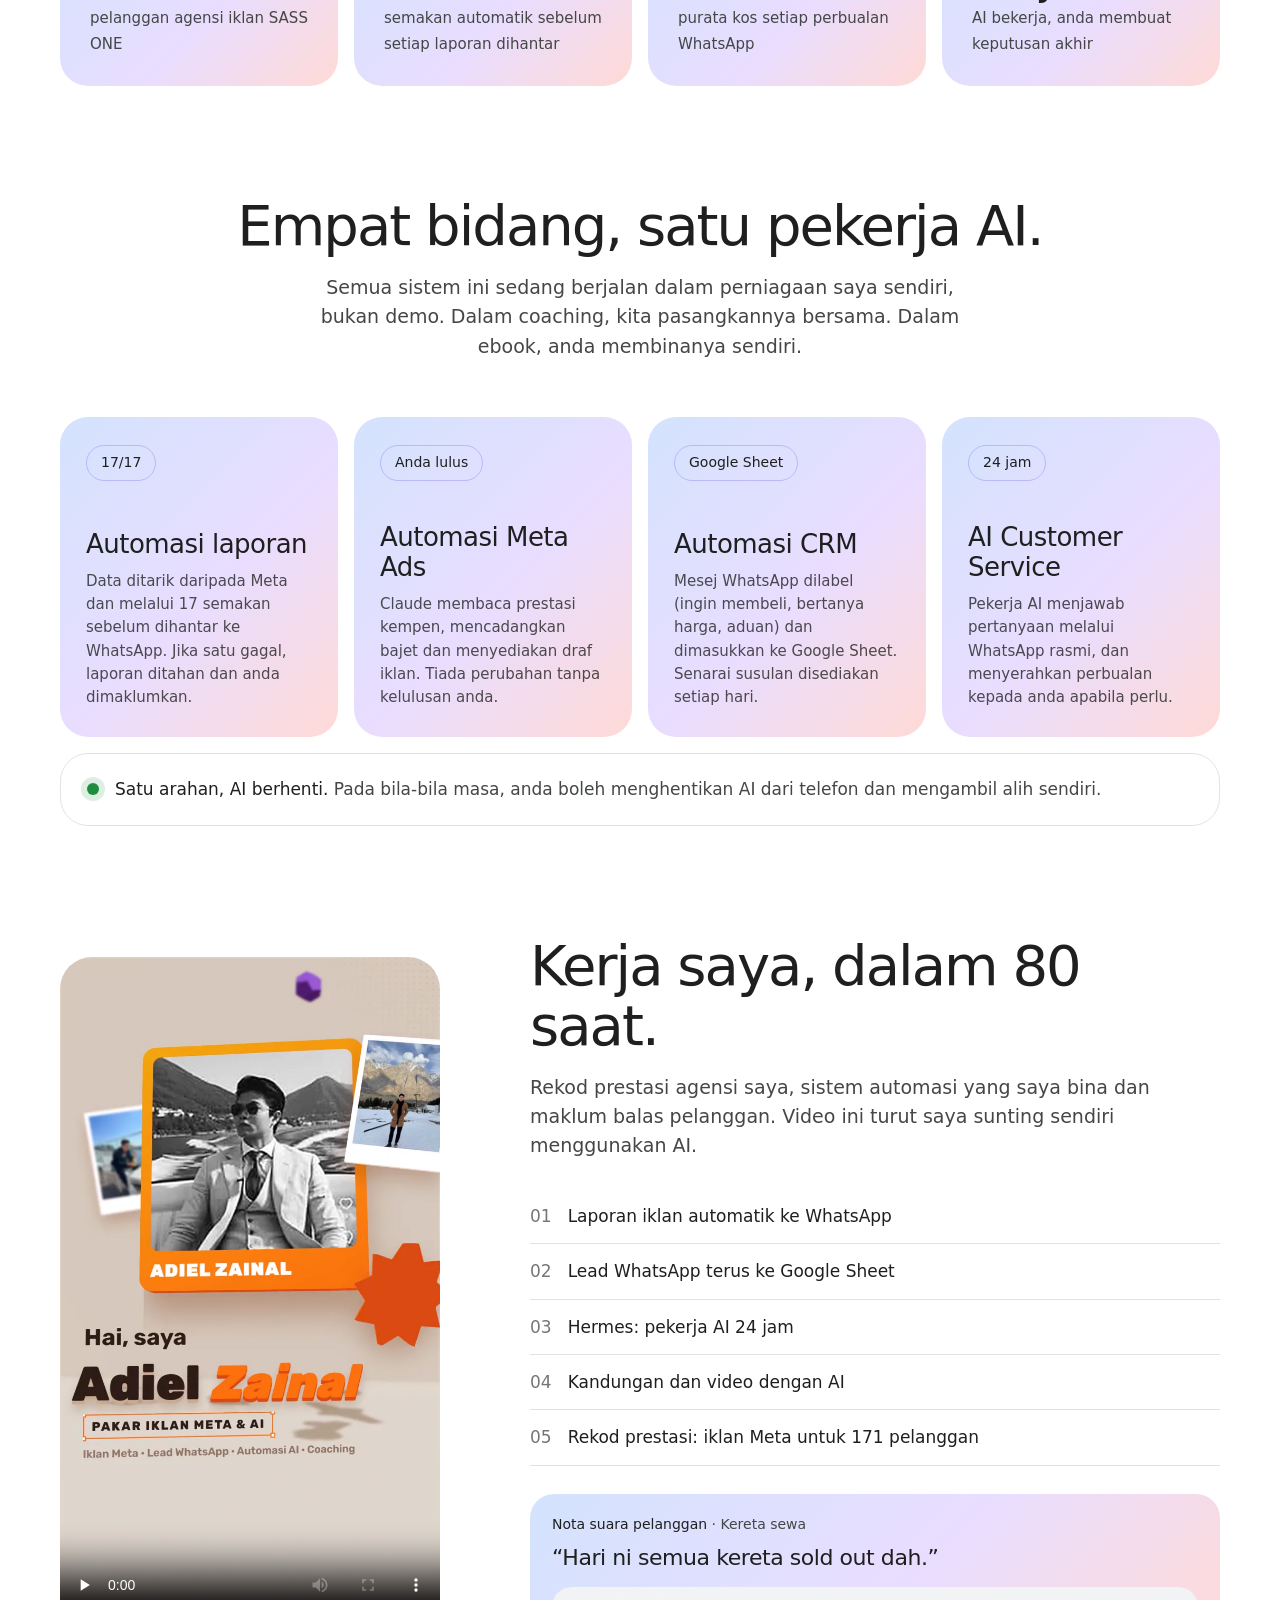
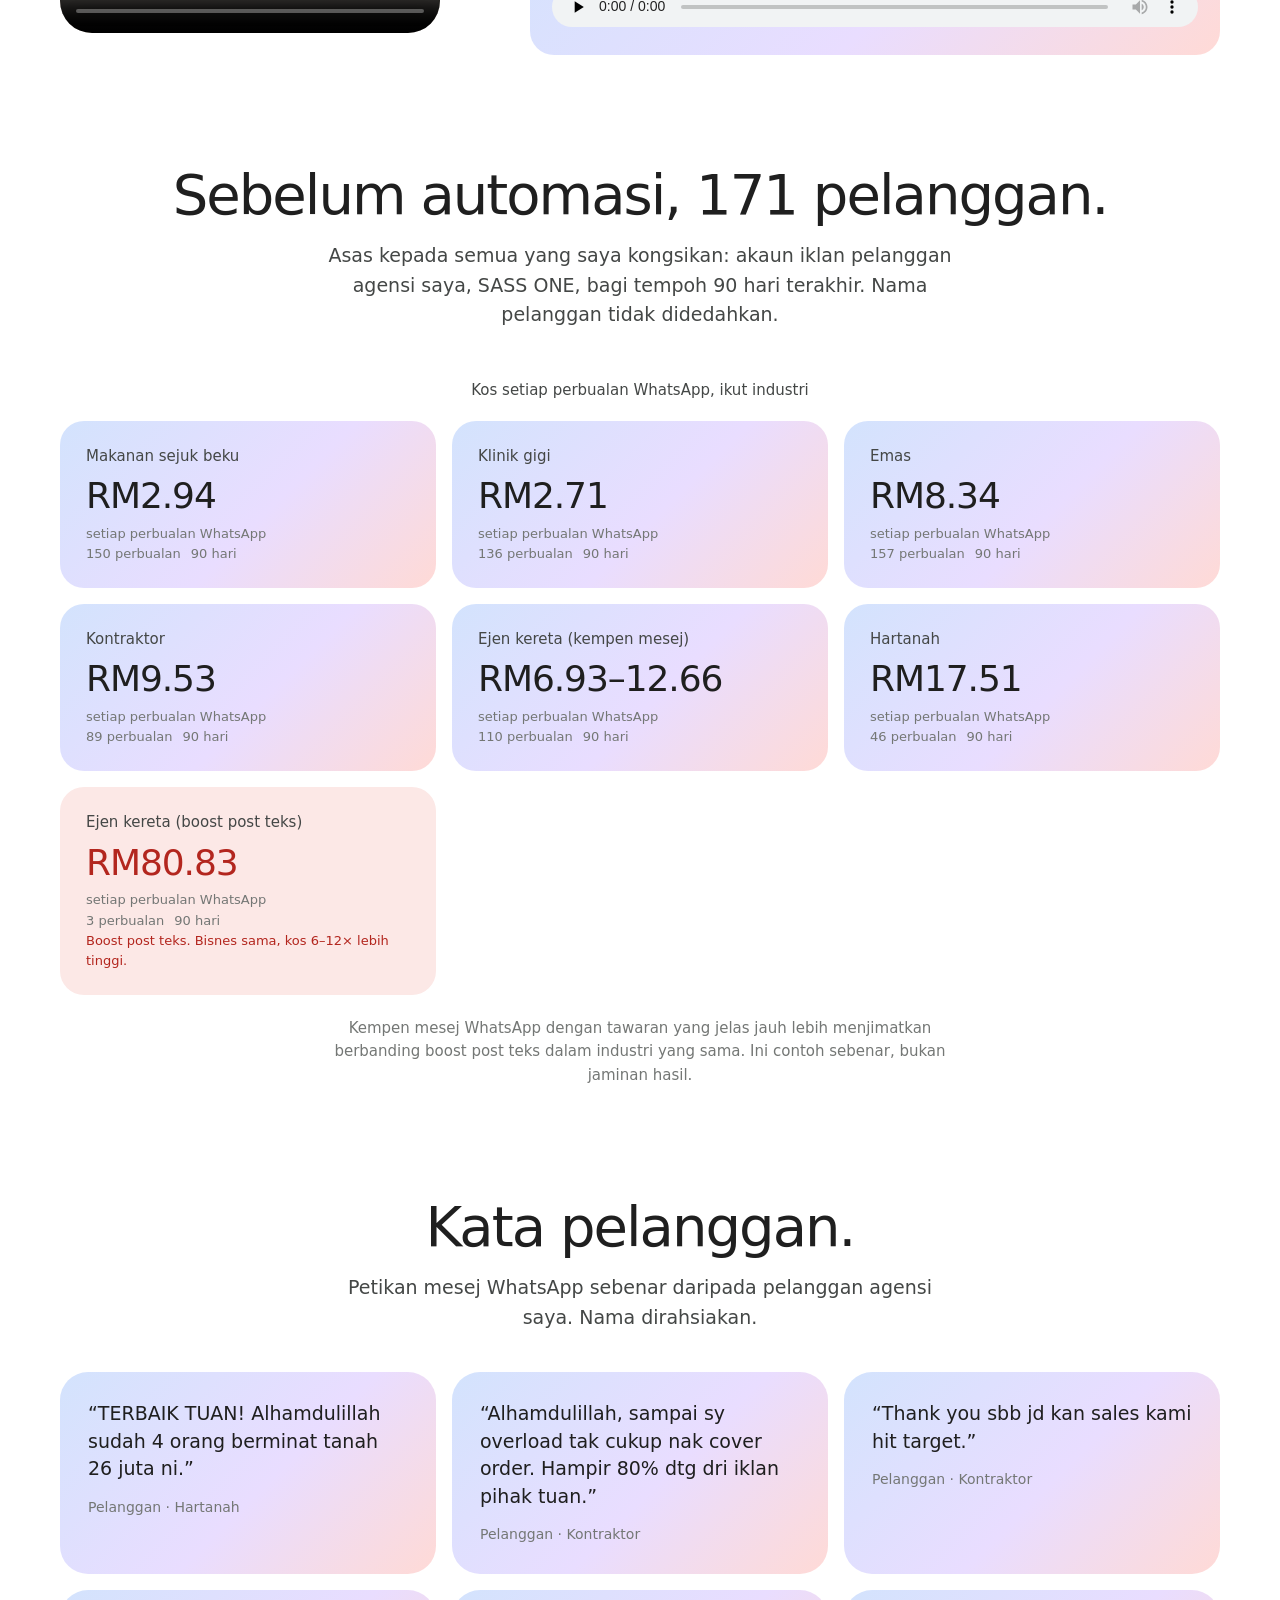
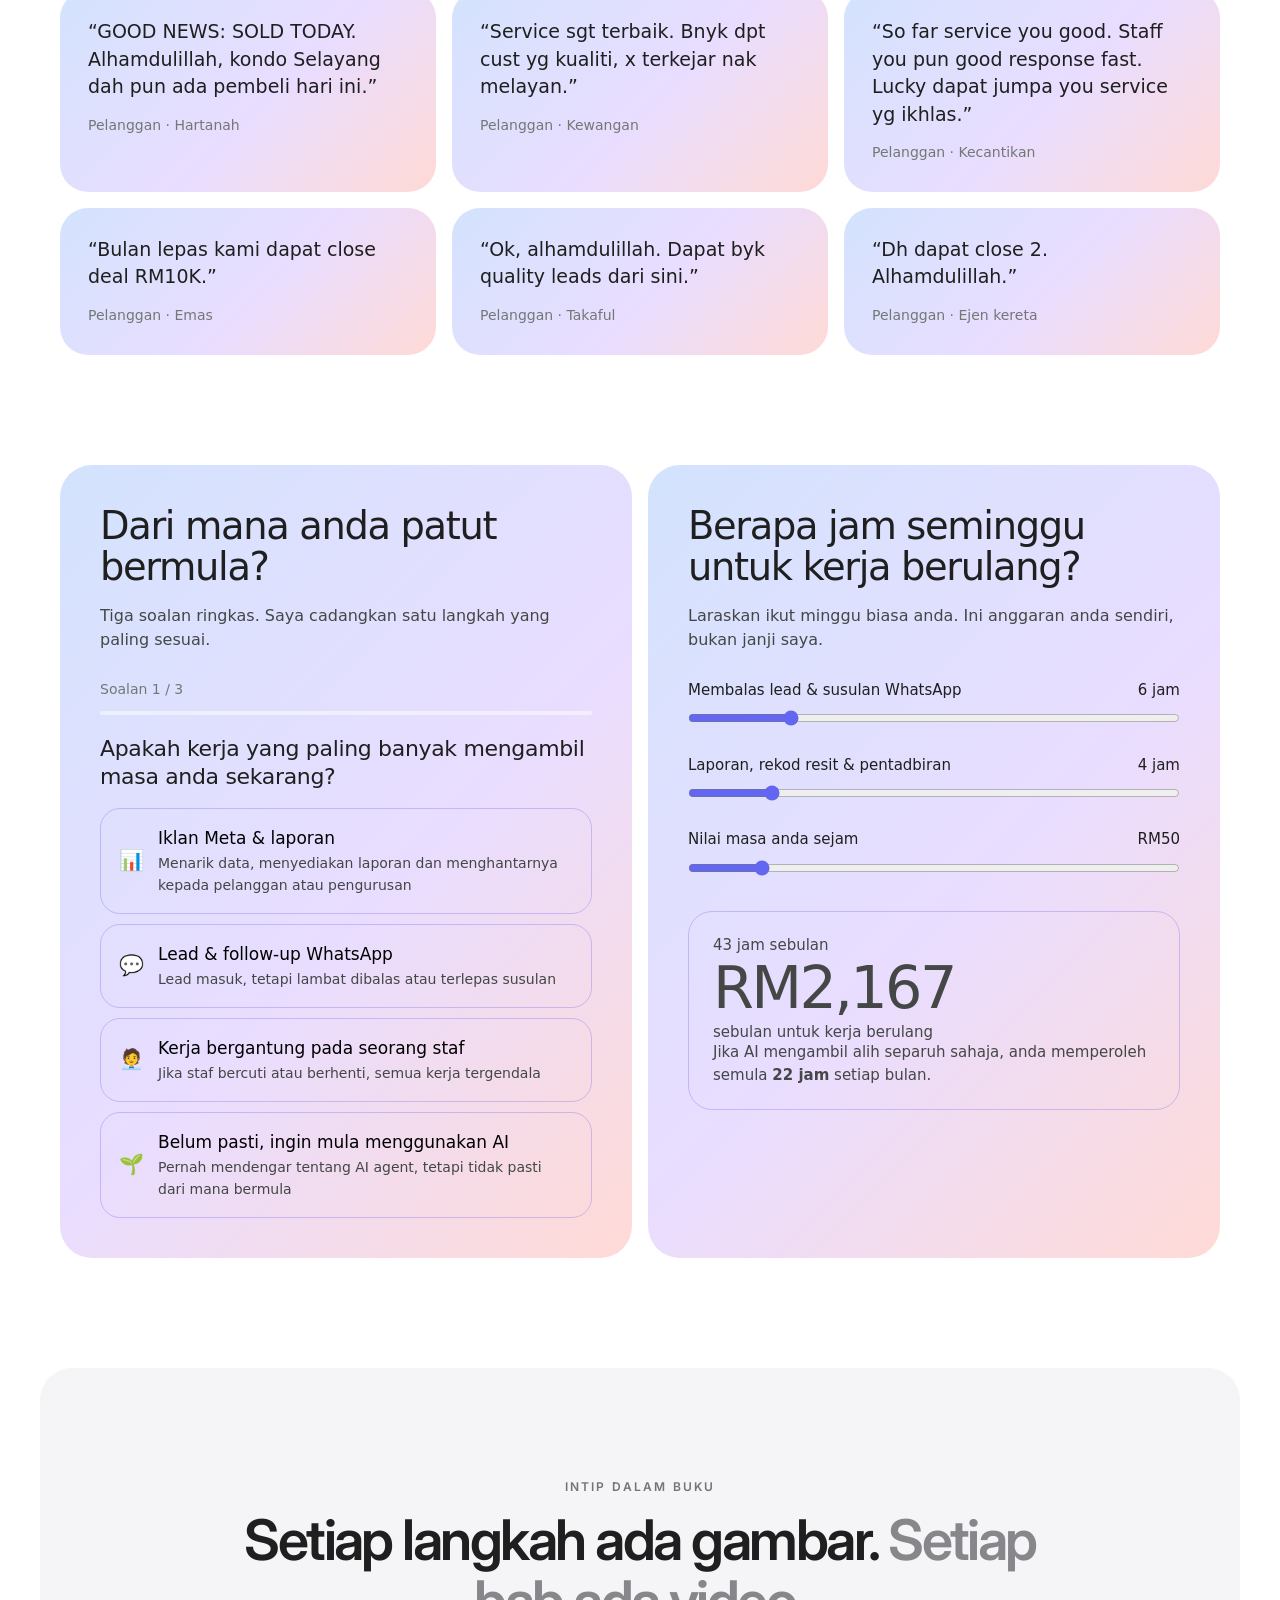
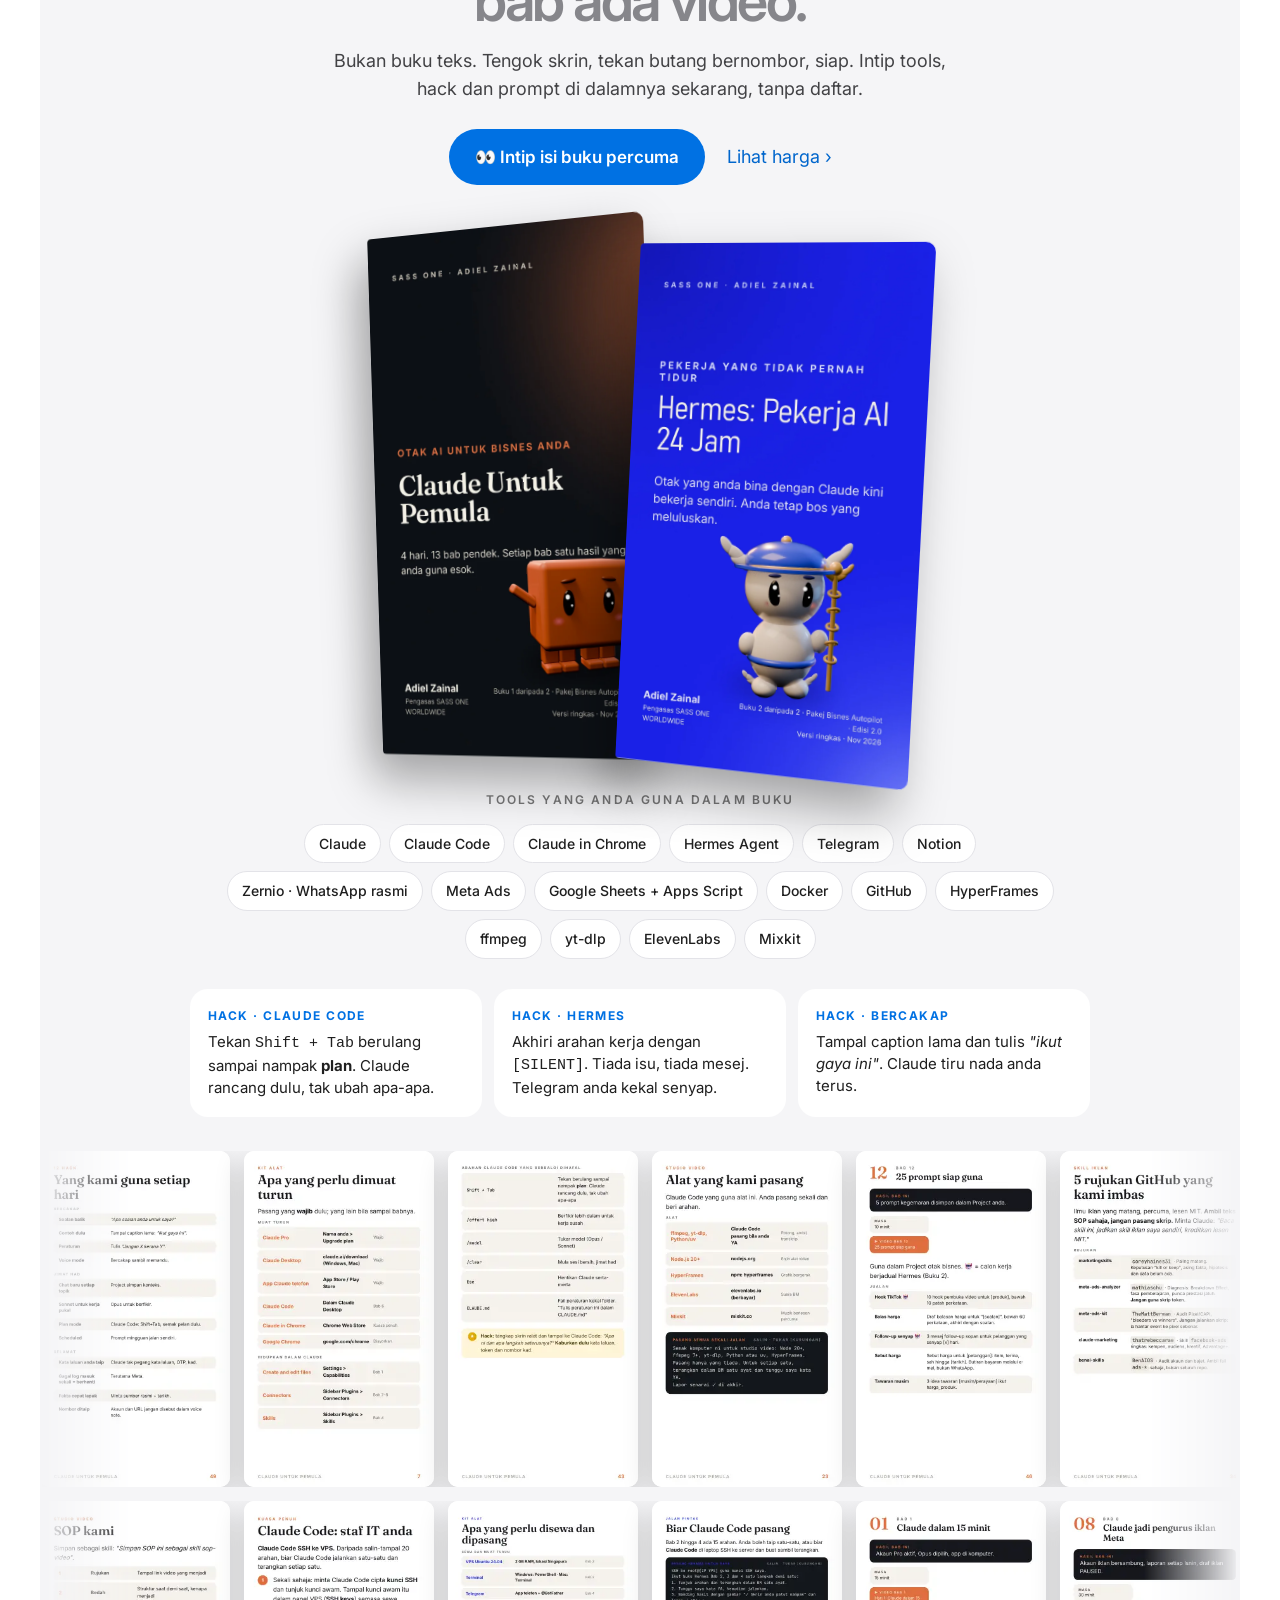
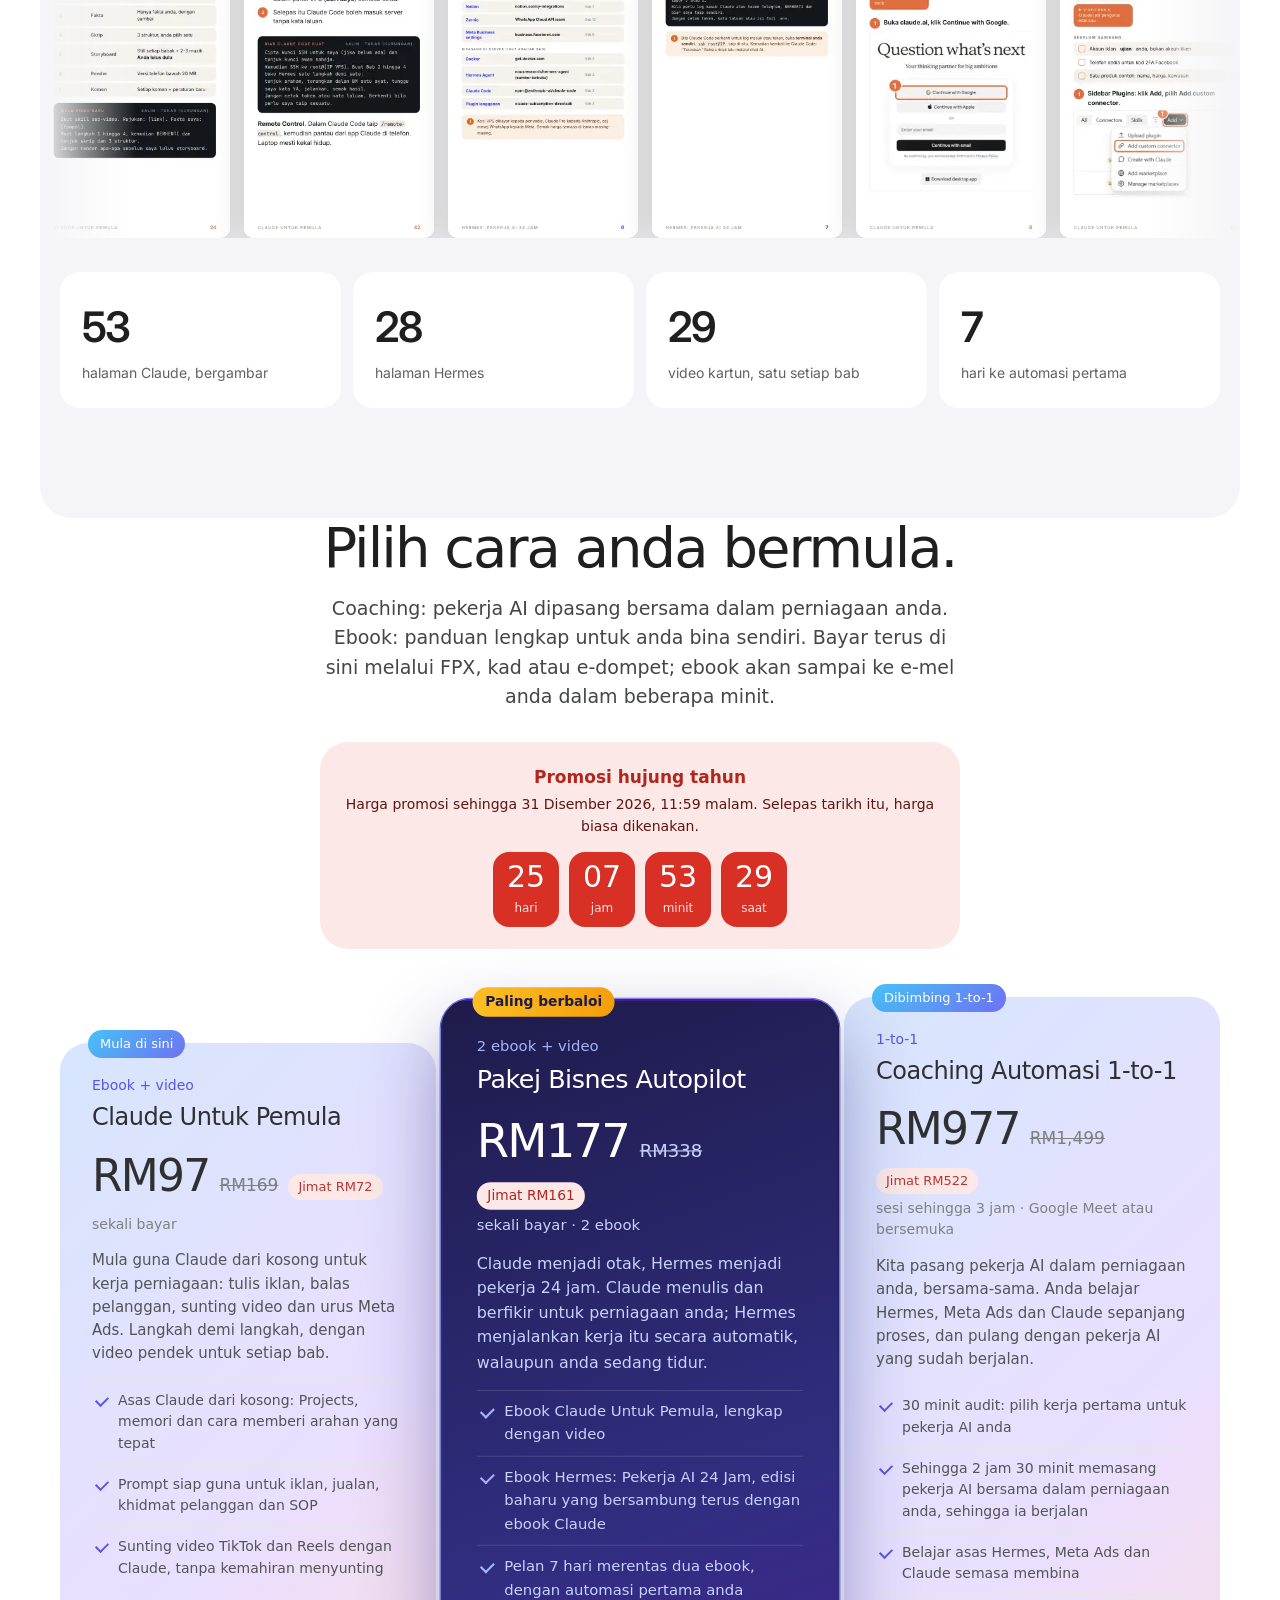
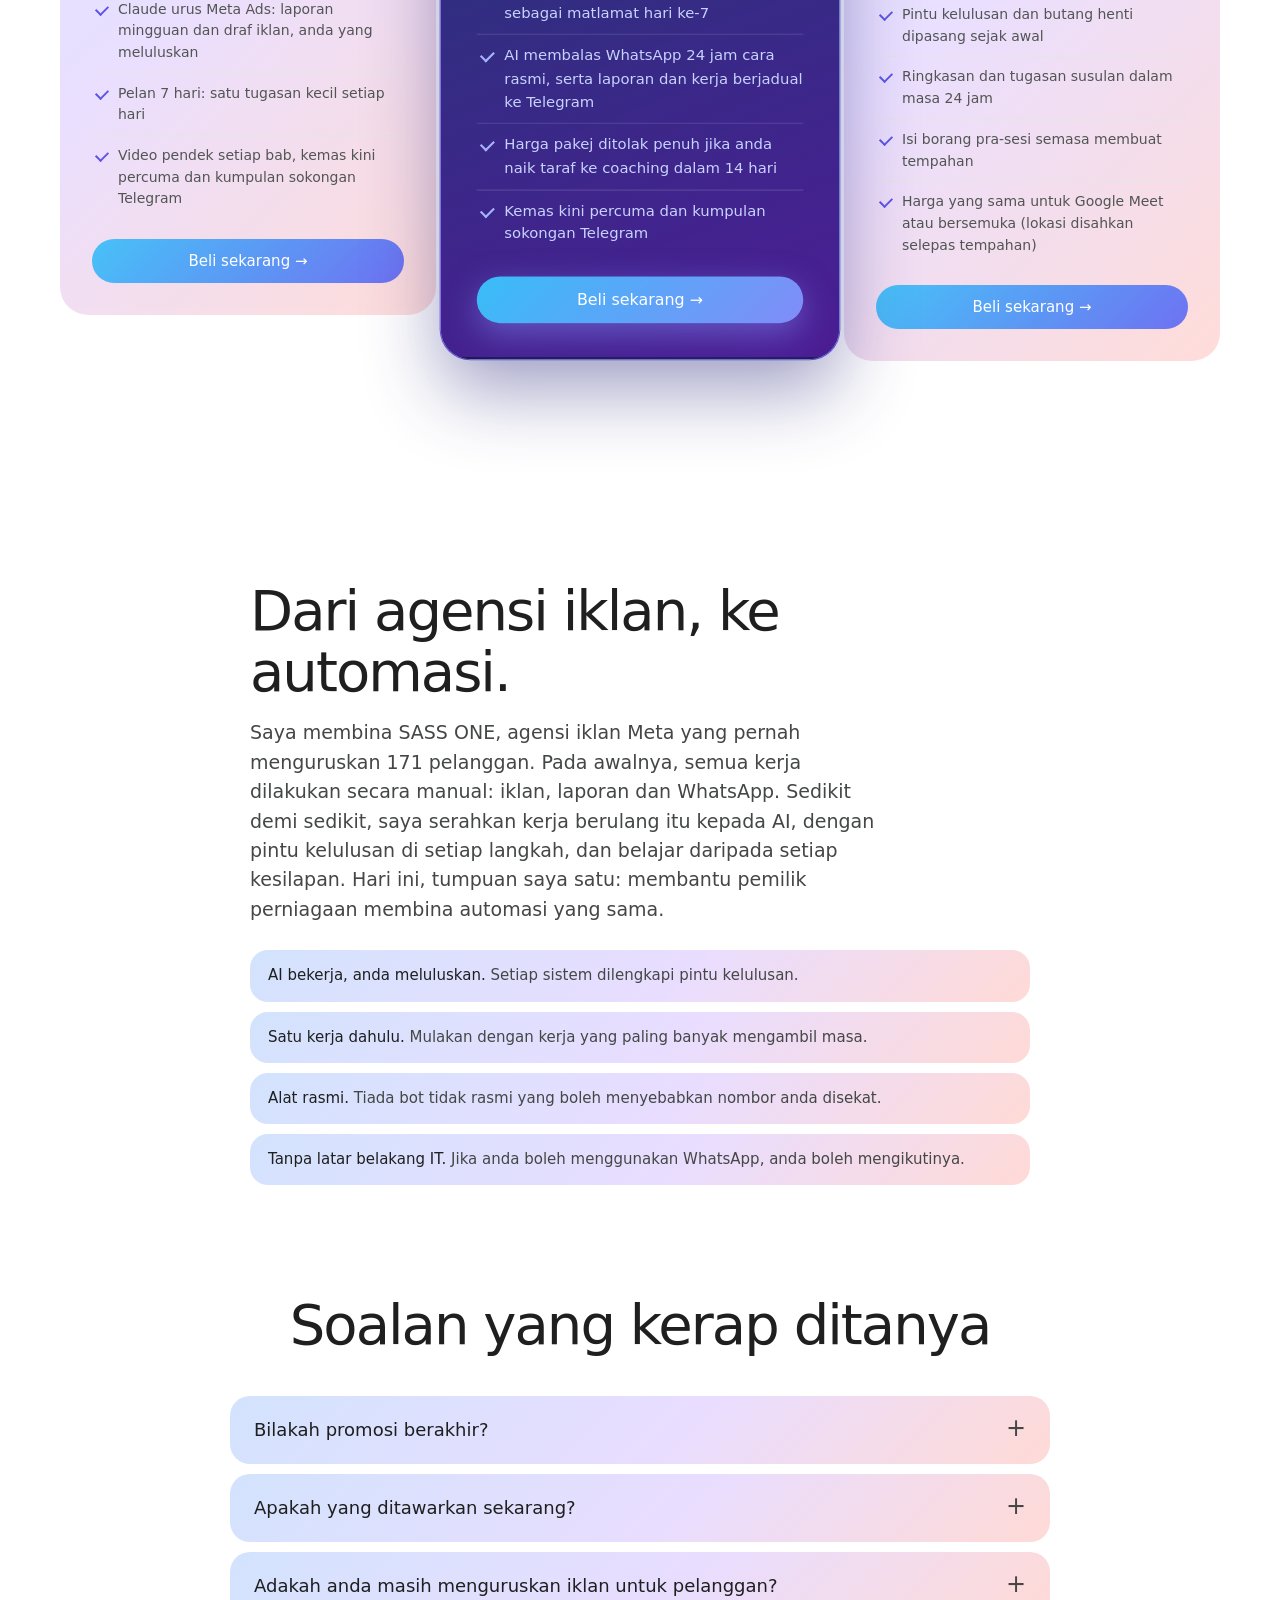
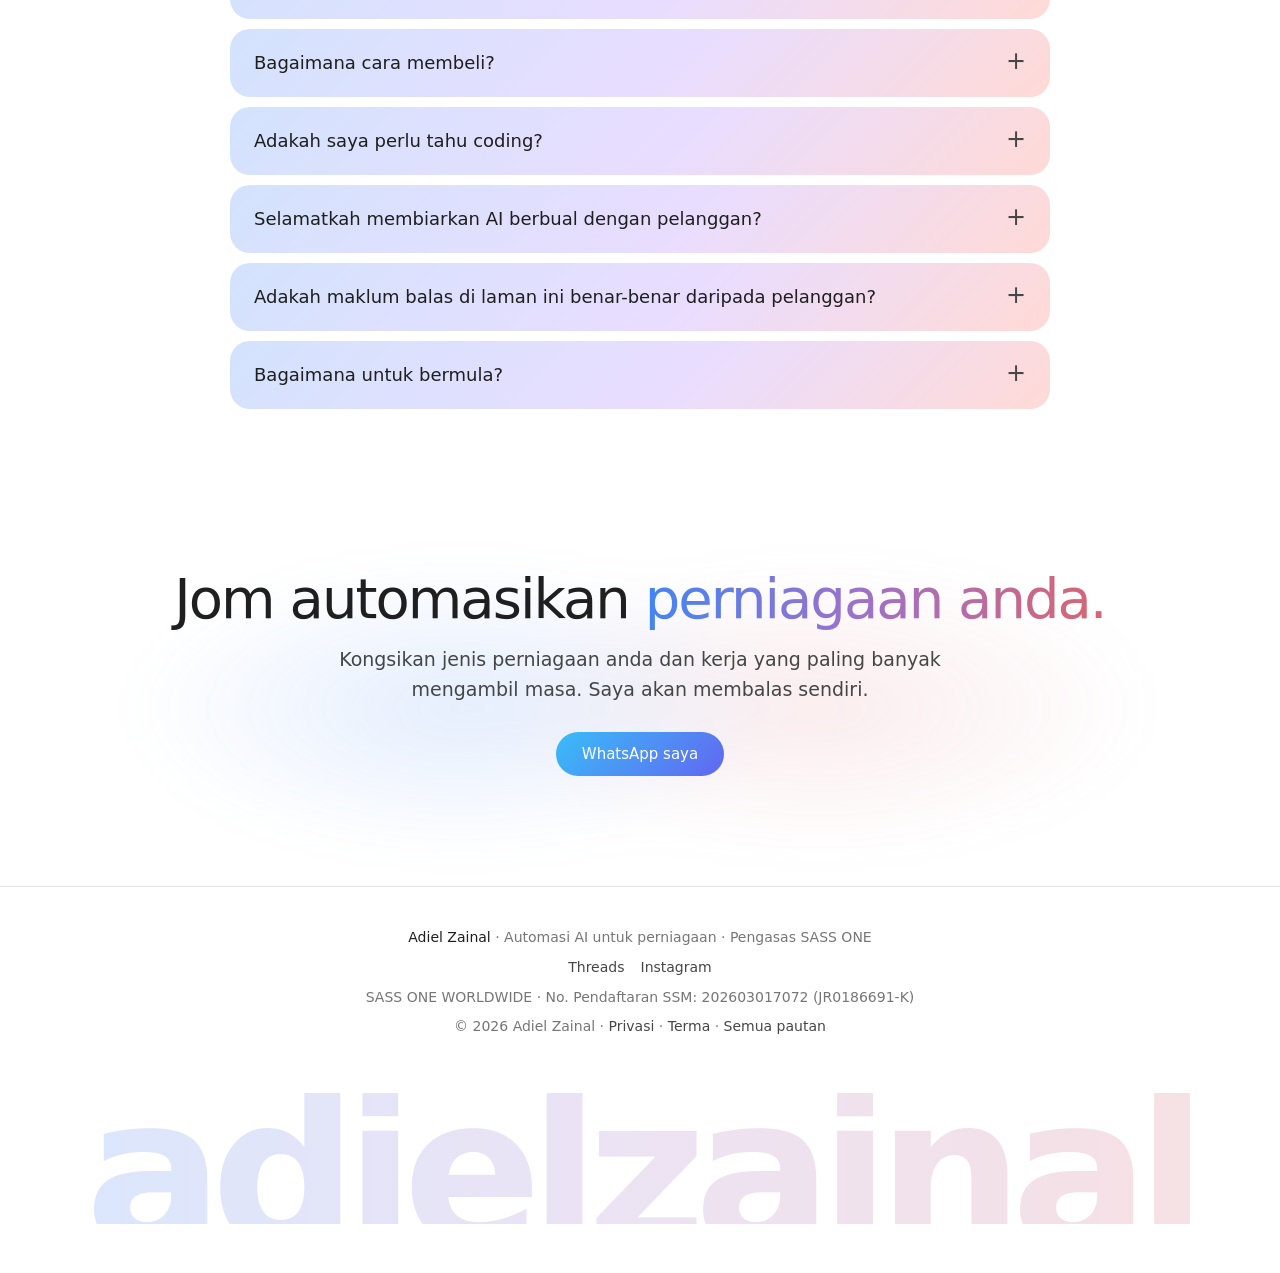
==== commit d152869a: "Gabung main ke buka-jualan (selesai konflik versi cache index.html) Co-Authored-By: Claude Opus 5.5 " ====
--- a/index.html
+++ b/index.html
@@ -19,7 +19,7 @@
 <link rel="preload" as="image" href="aset/pantai-penuh-1600.webp">
 <link rel="stylesheet" href="cahaya.css?v=5">
 <link rel="stylesheet" href="pratonton.css?v=1">
-<script src="config.js?v=22"></script>
+<script src="config.js?v=28"></script>
 </head>
 <body>
 <a class="langkau" href="#utama">Langkau ke kandungan</a>
@@ -203,8 +203,8 @@
   <a class="sb" href="#kuiz">Kuiz</a>
 </div>
 
-<script src="app.js?v=23"></script>
-<script src="cahaya.js?v=1"></script>
-<script src="intip.js?v=1"></script>
+<script src="app.js?v=24"></script>
+<script src="cahaya.js?v=24"></script>
+<script src="intip.js?v=24"></script>
 </body>
 </html>
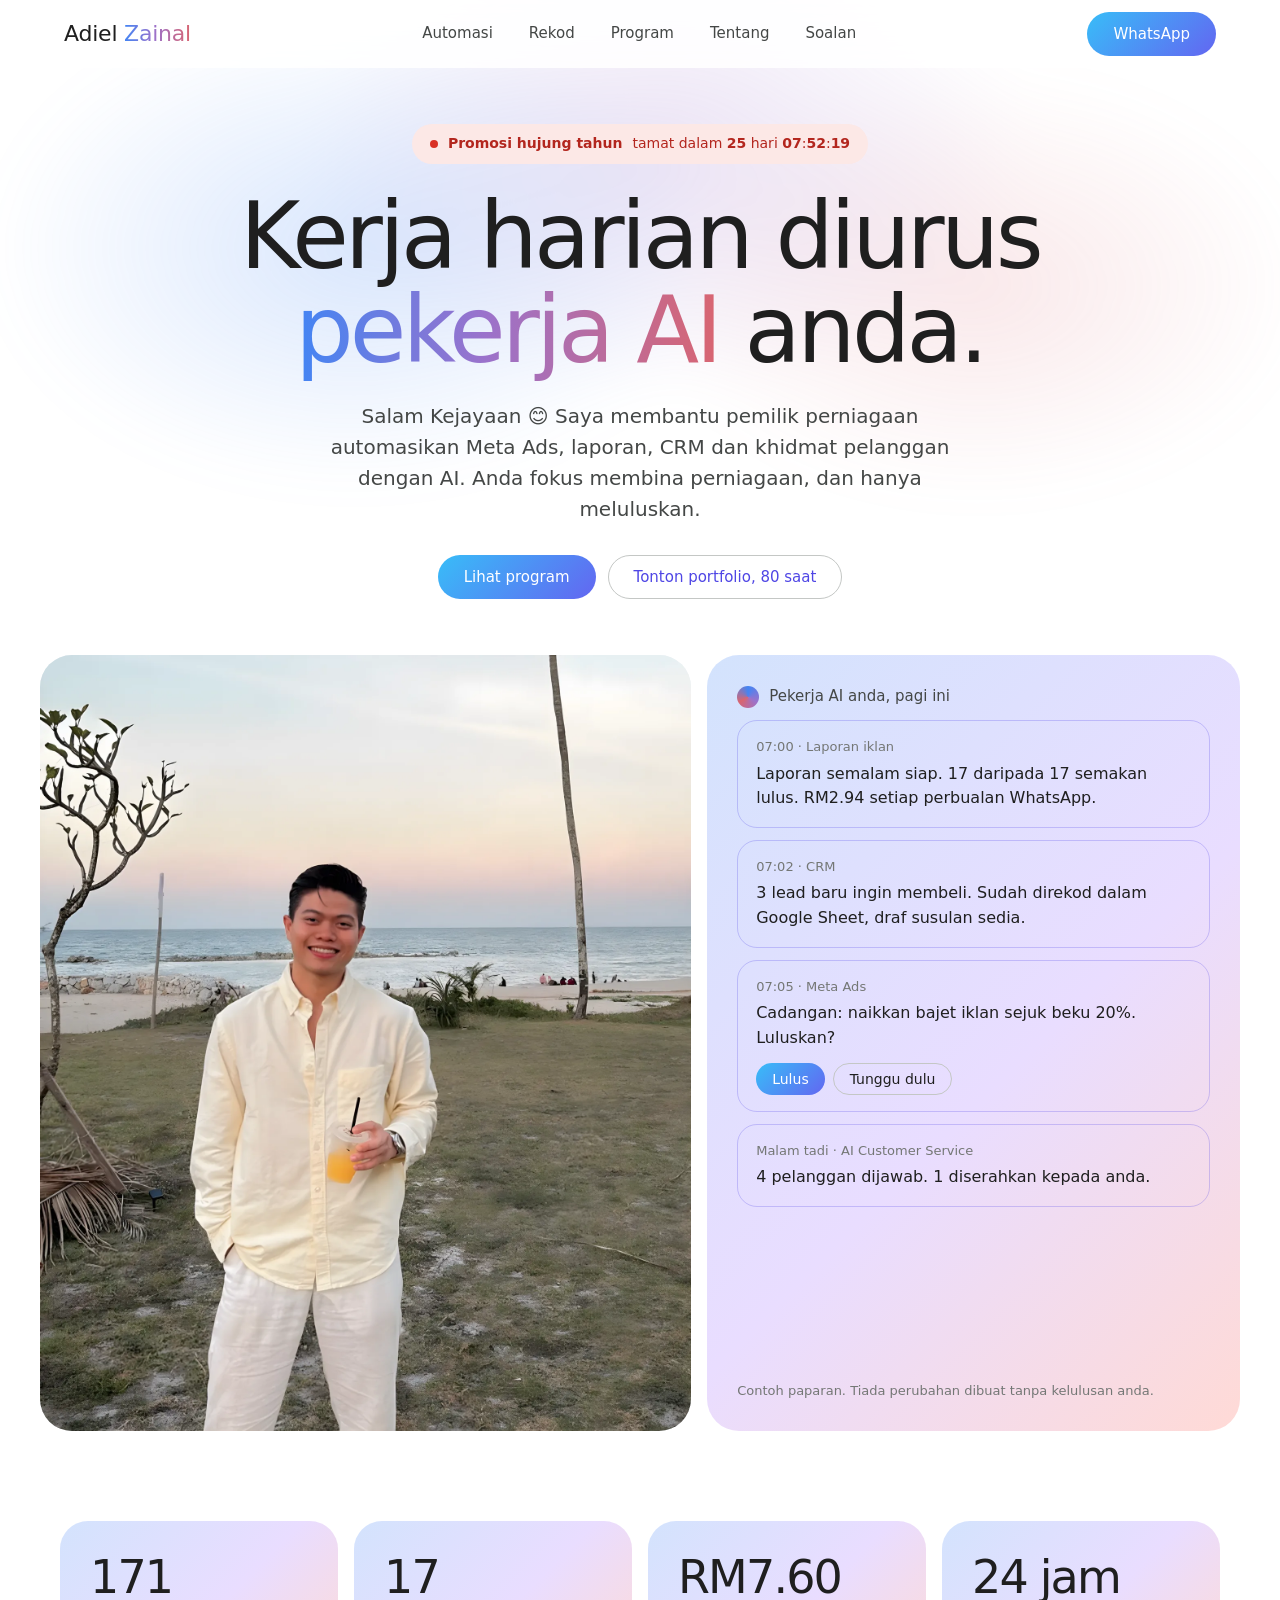
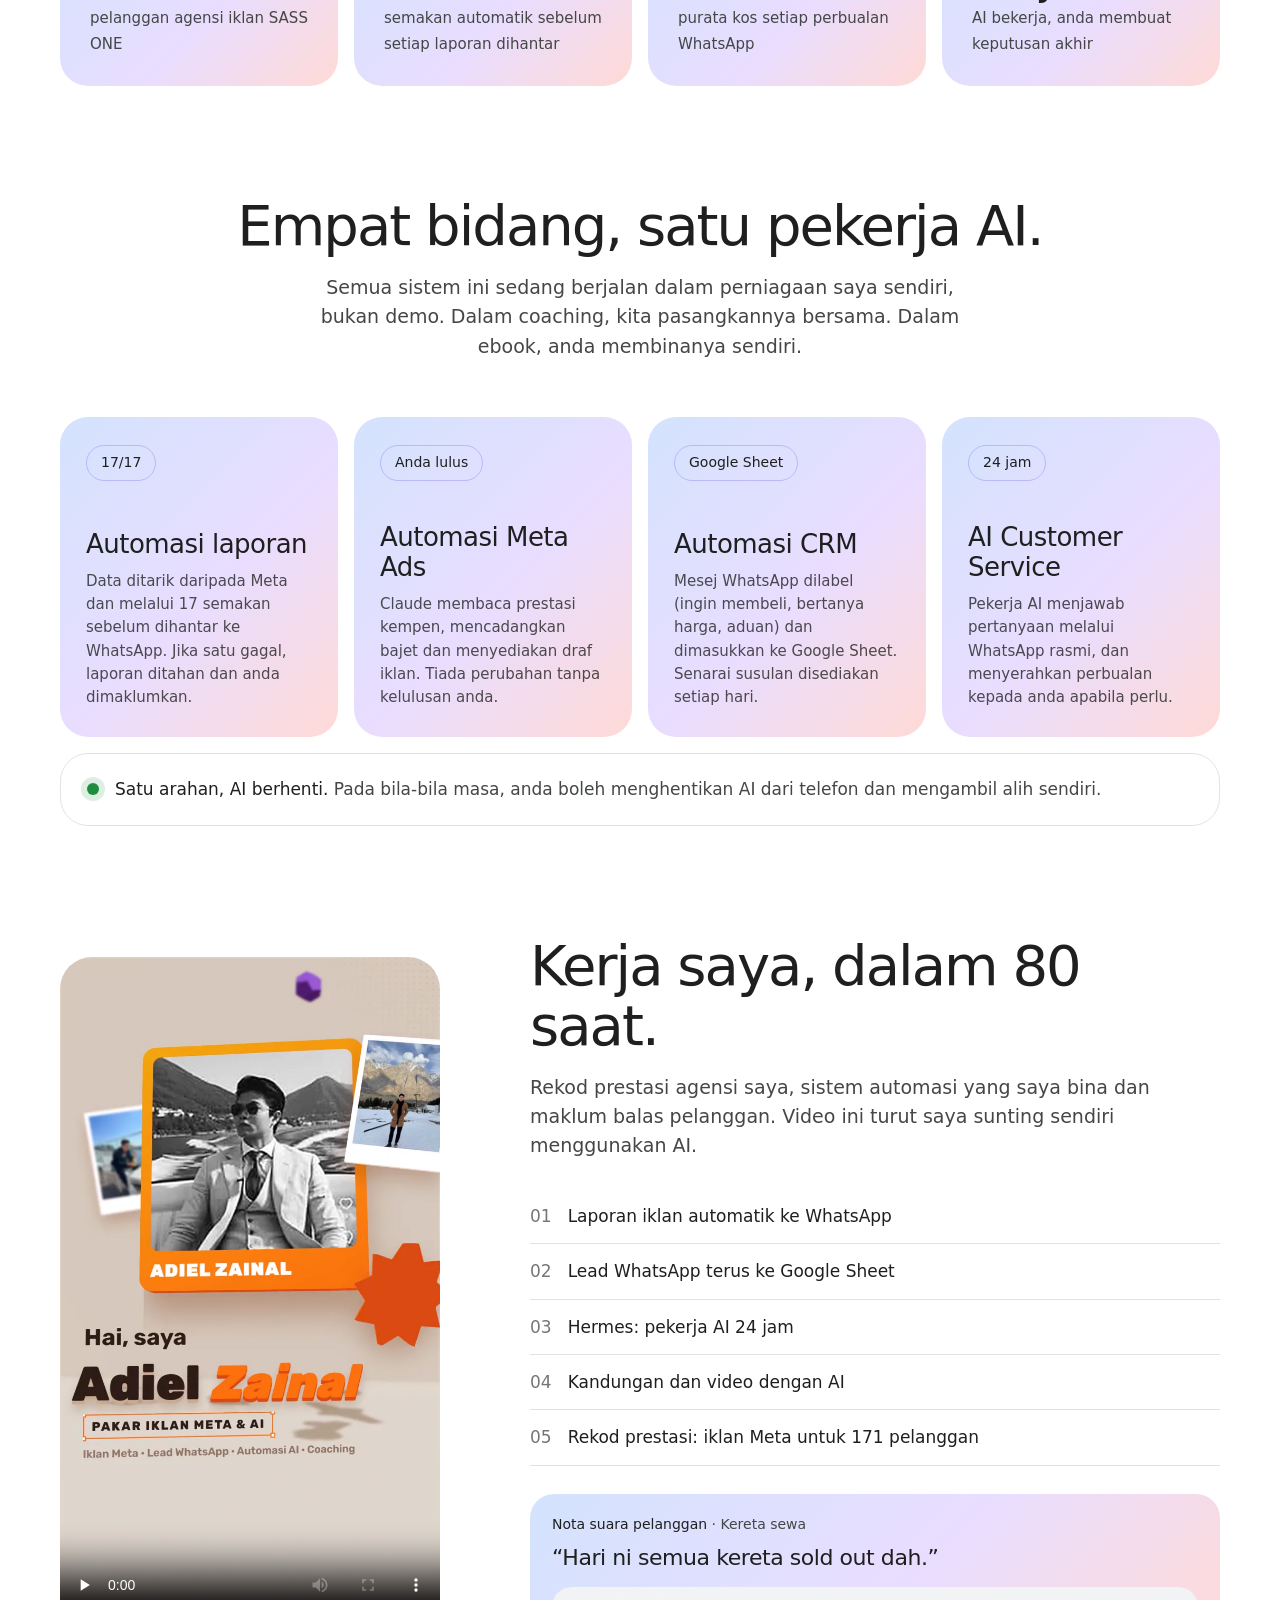
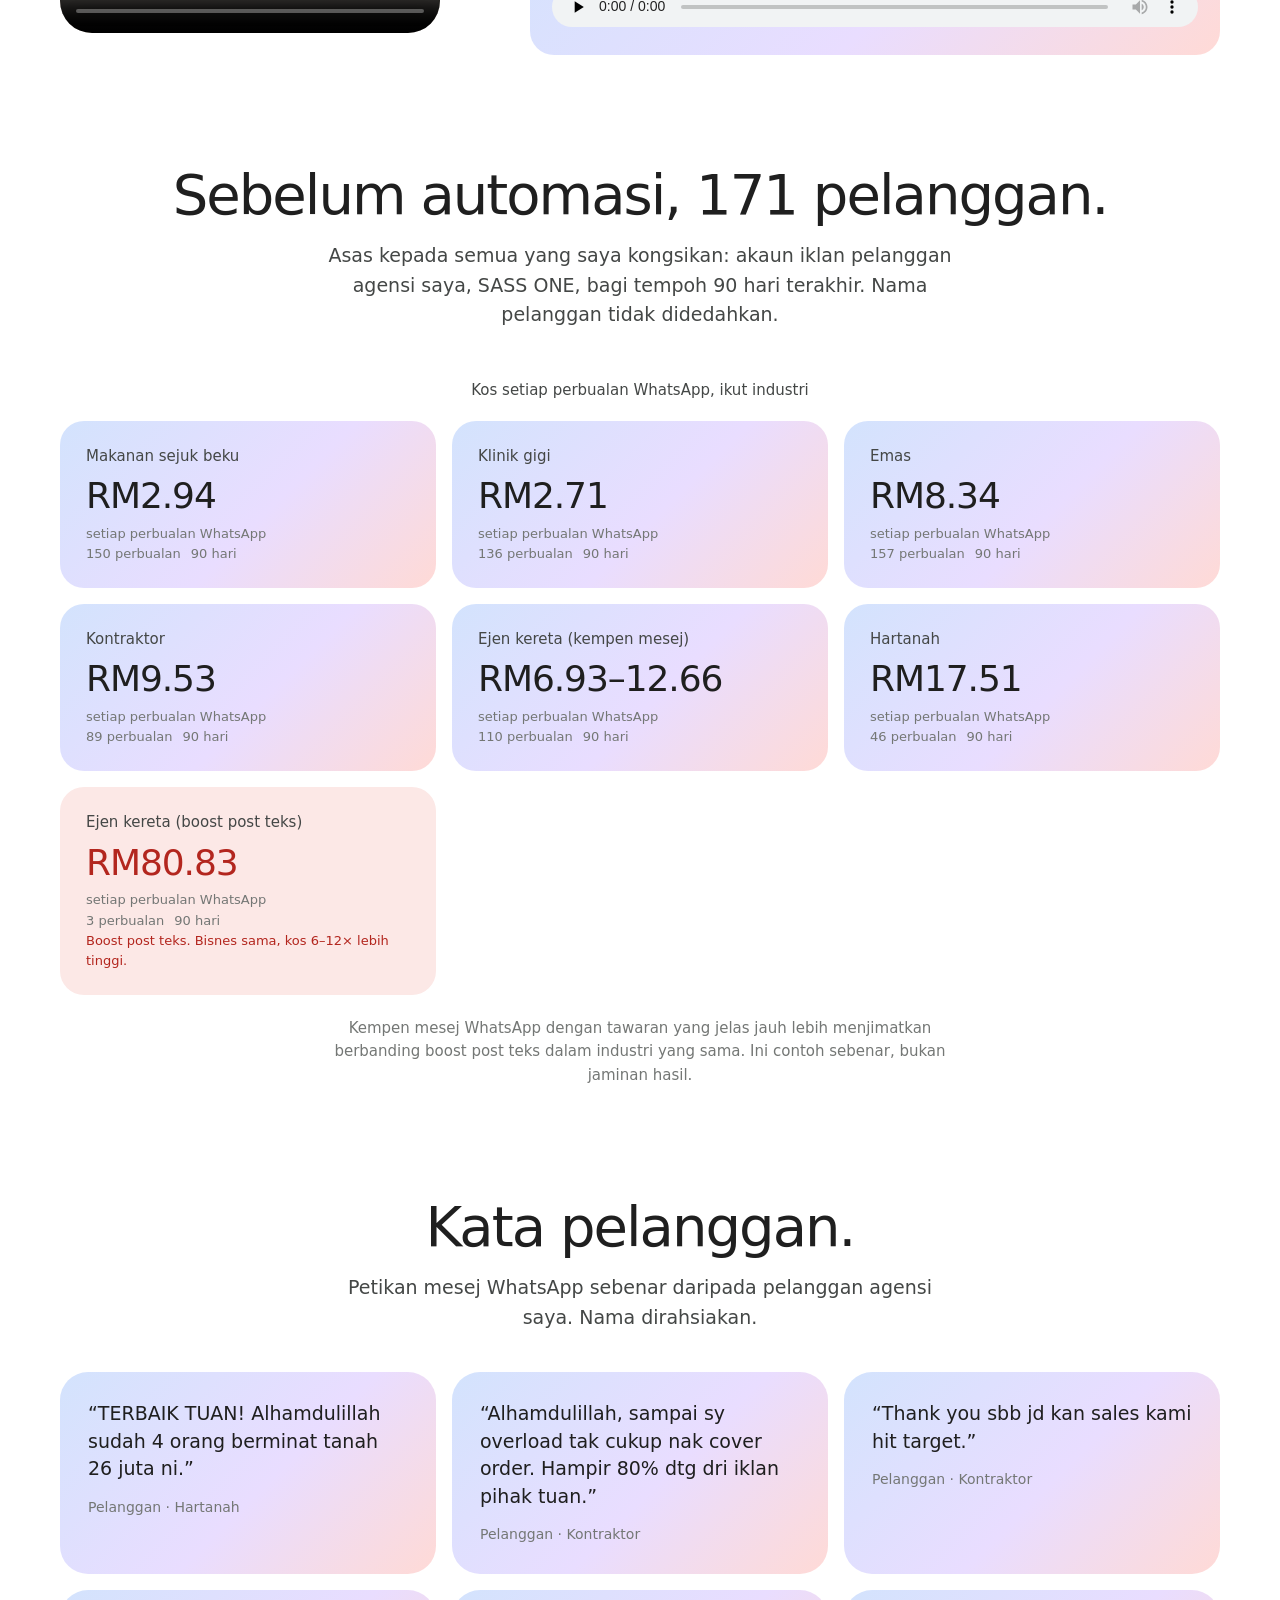
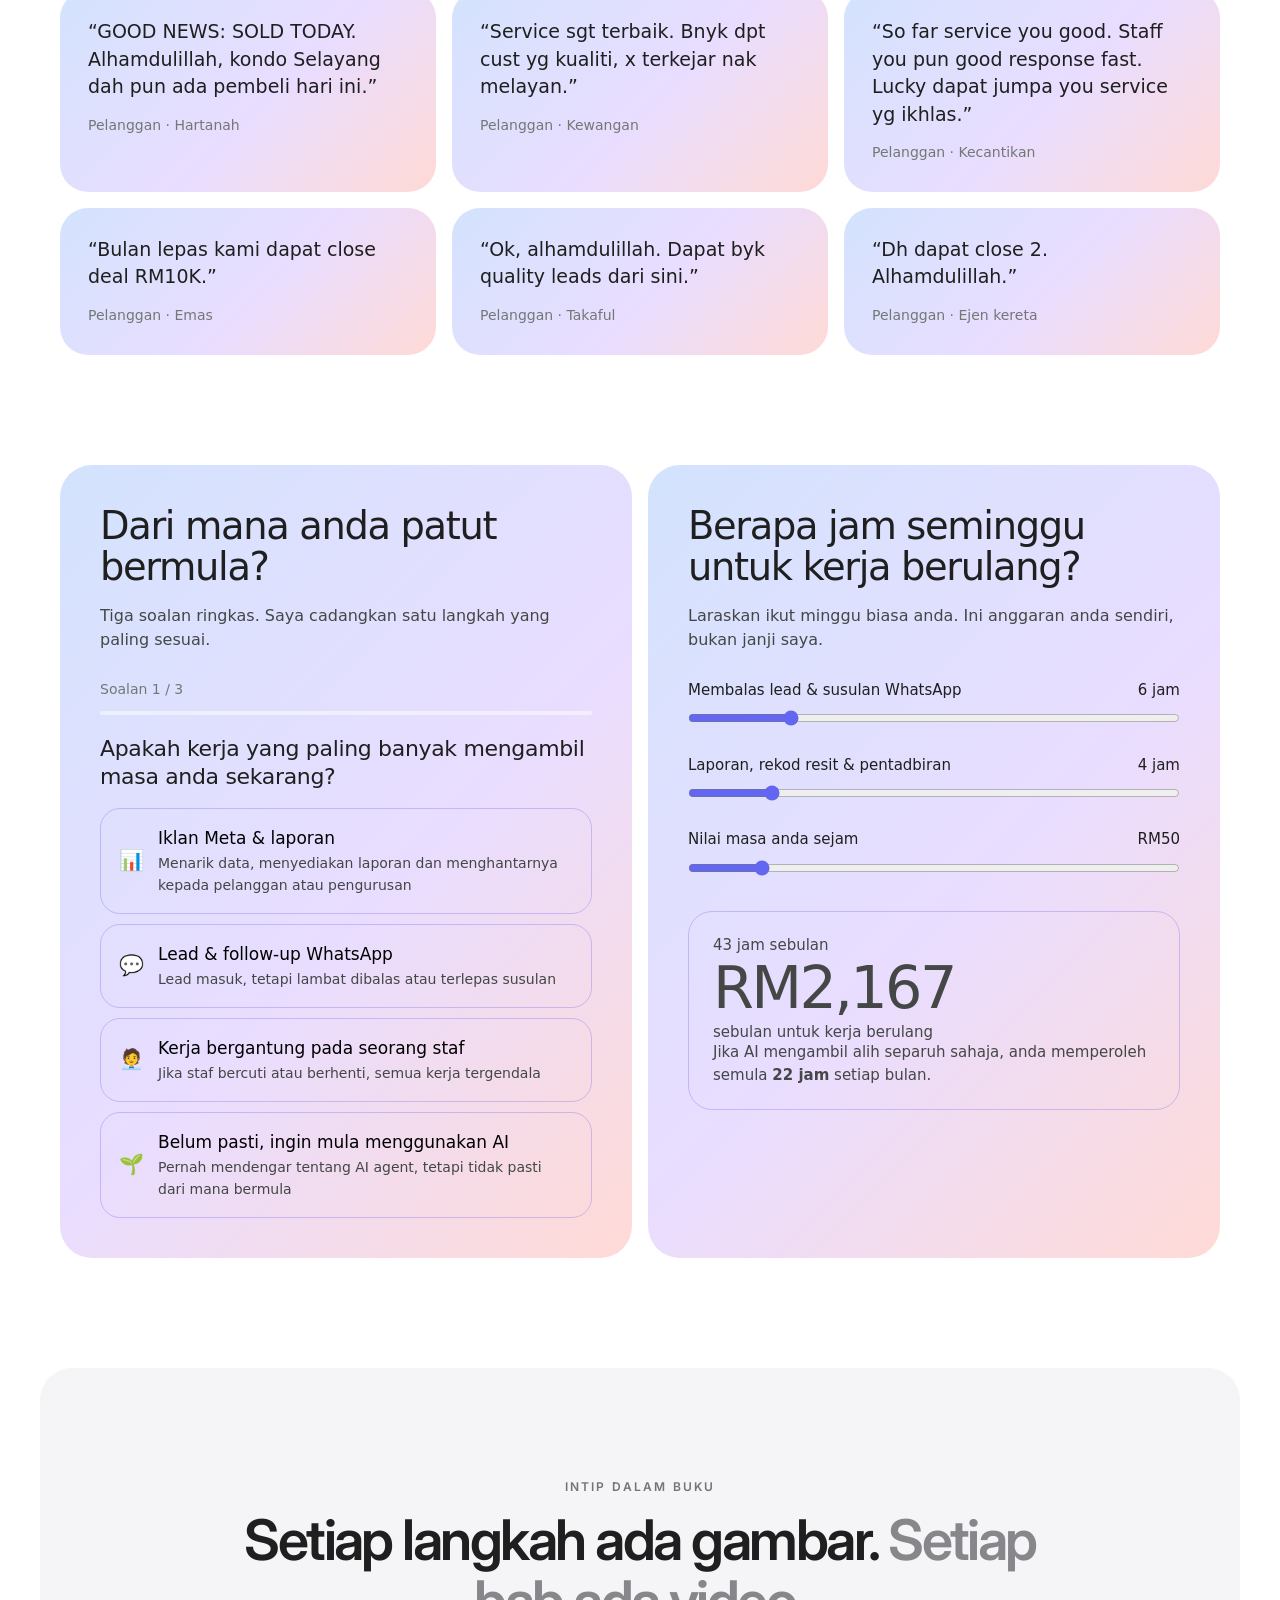
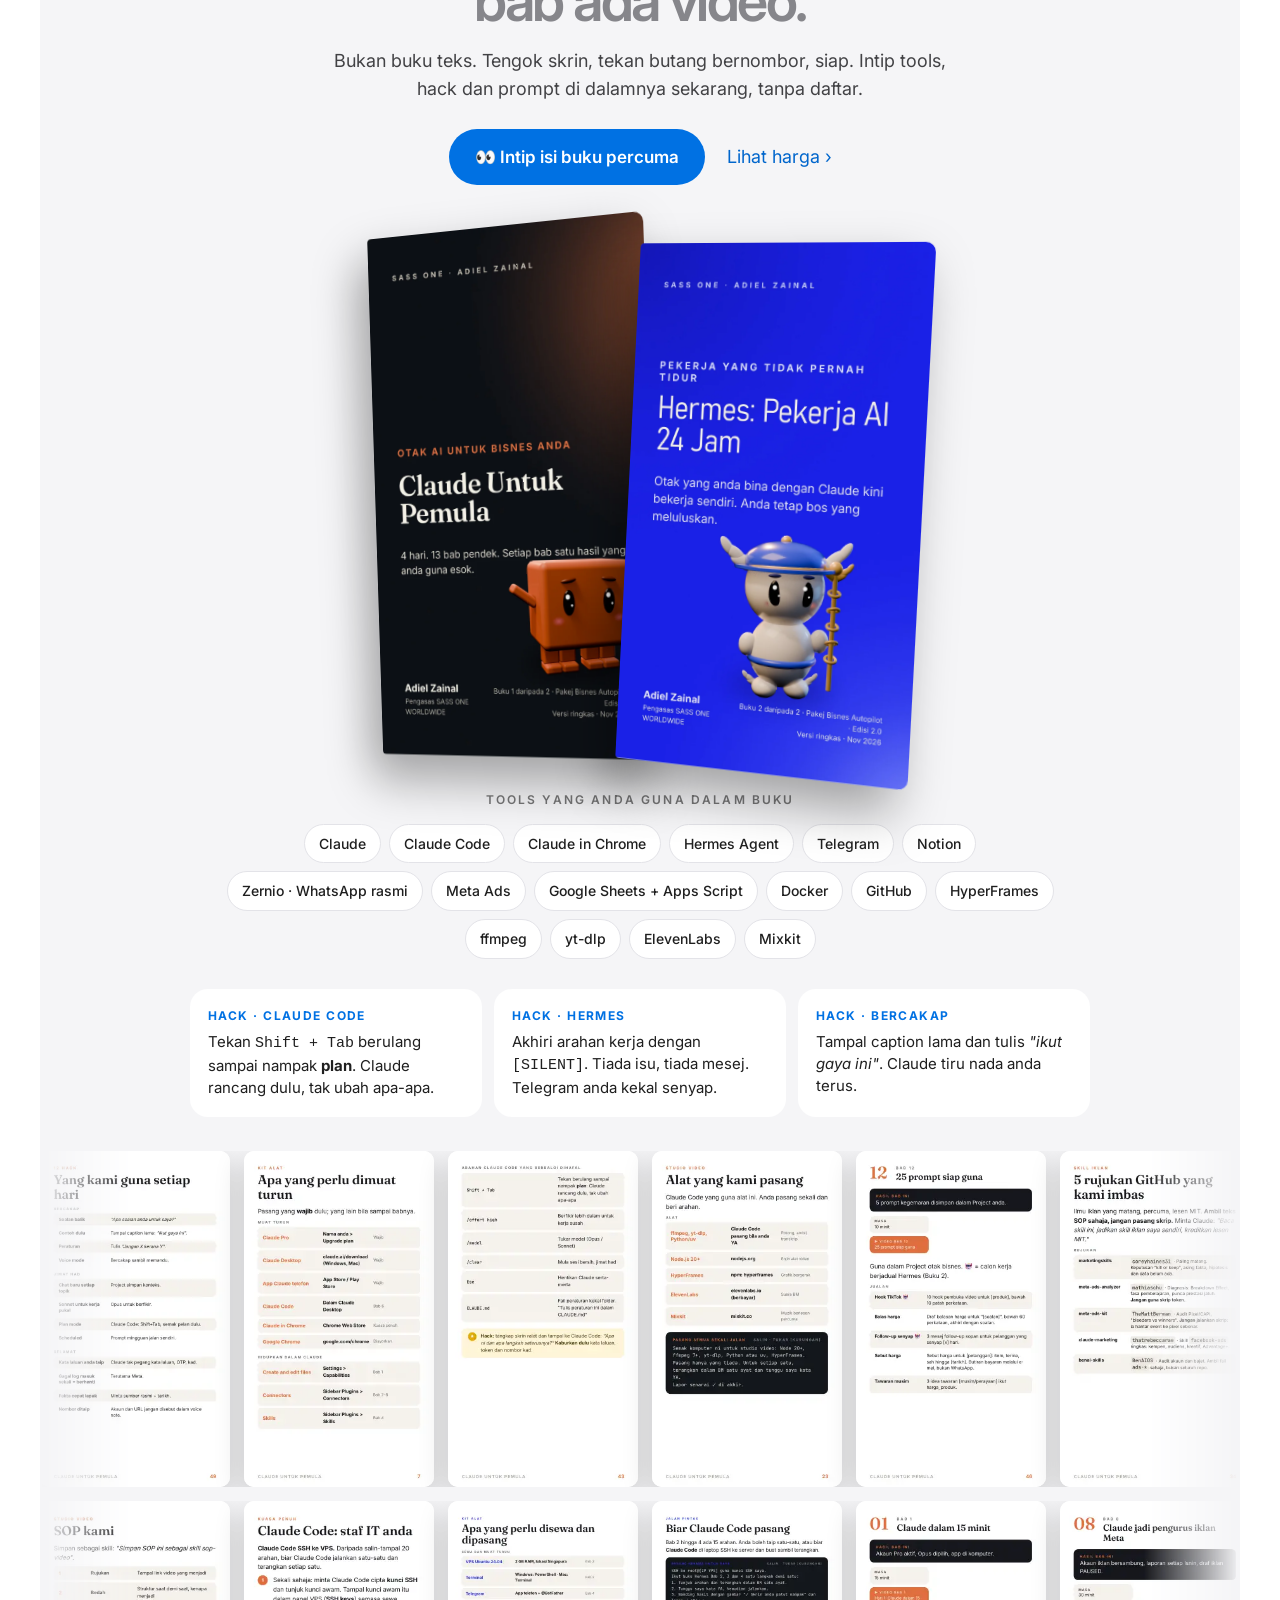
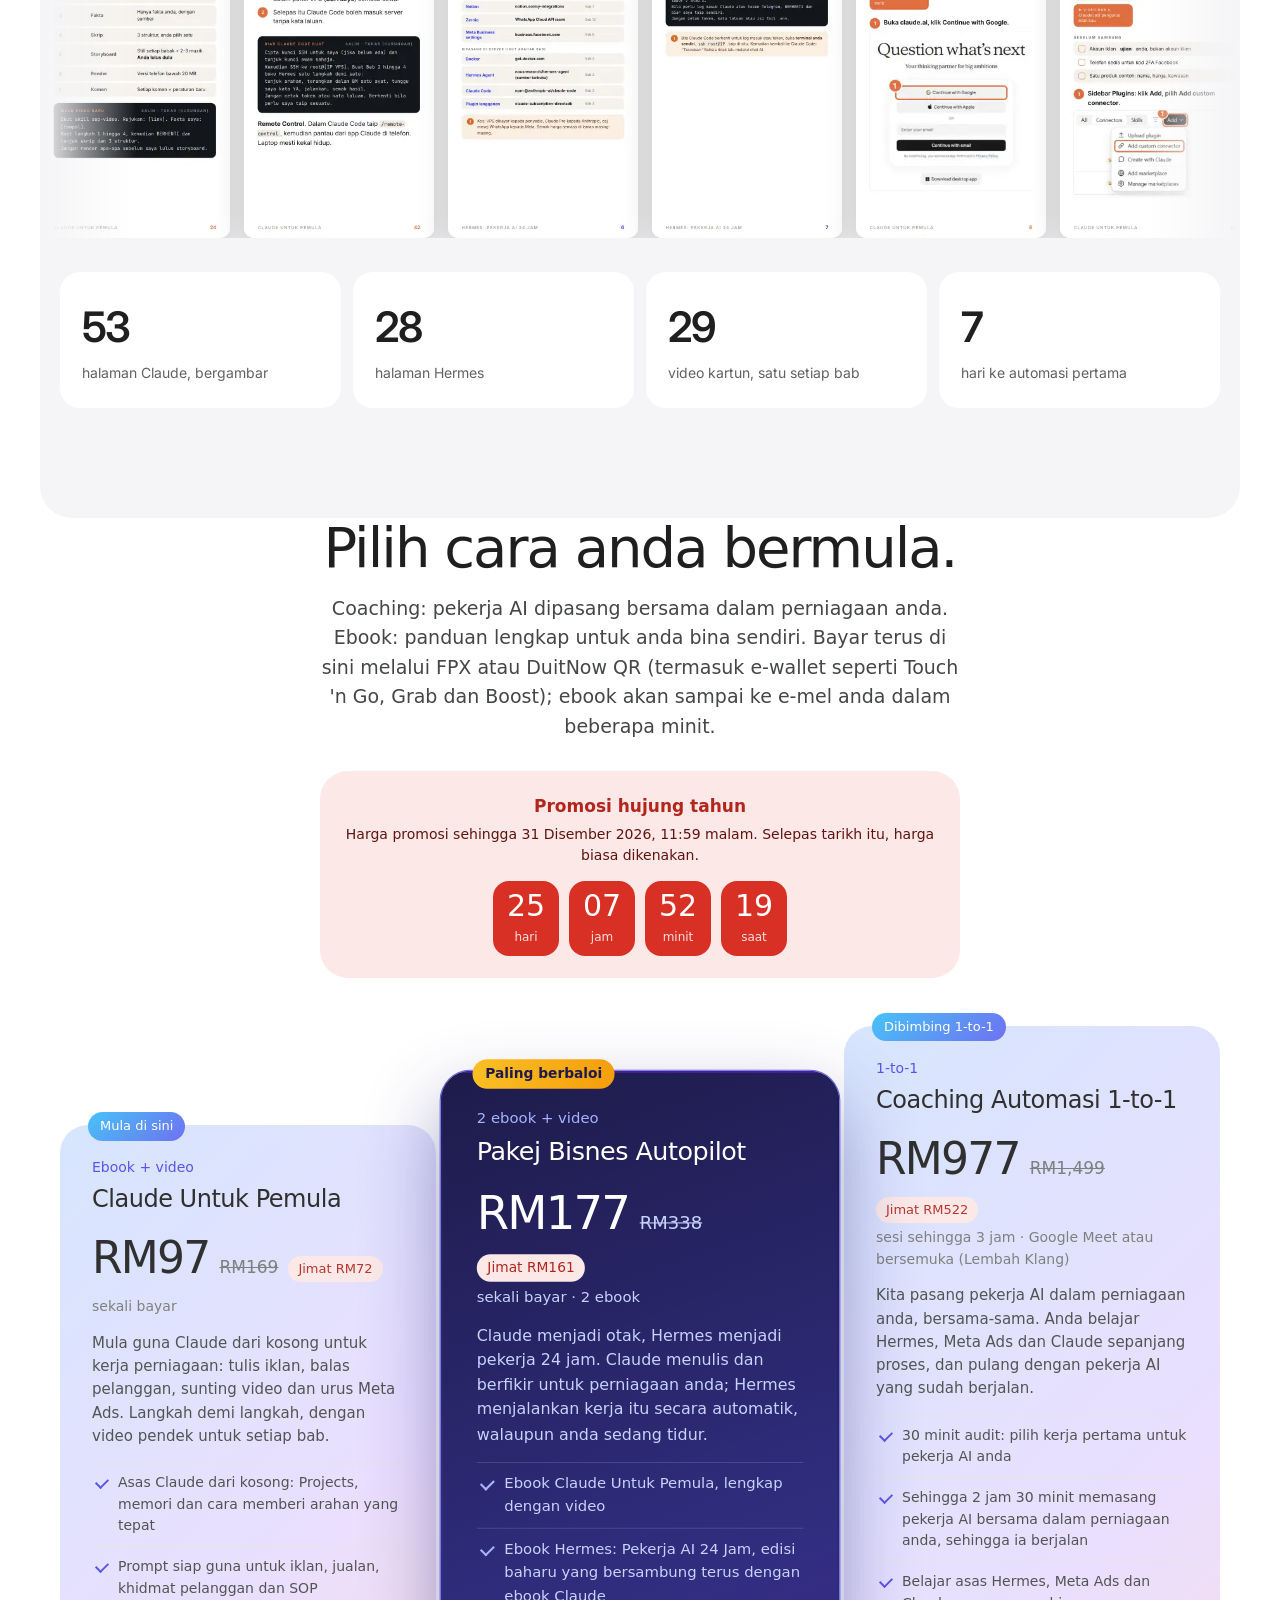
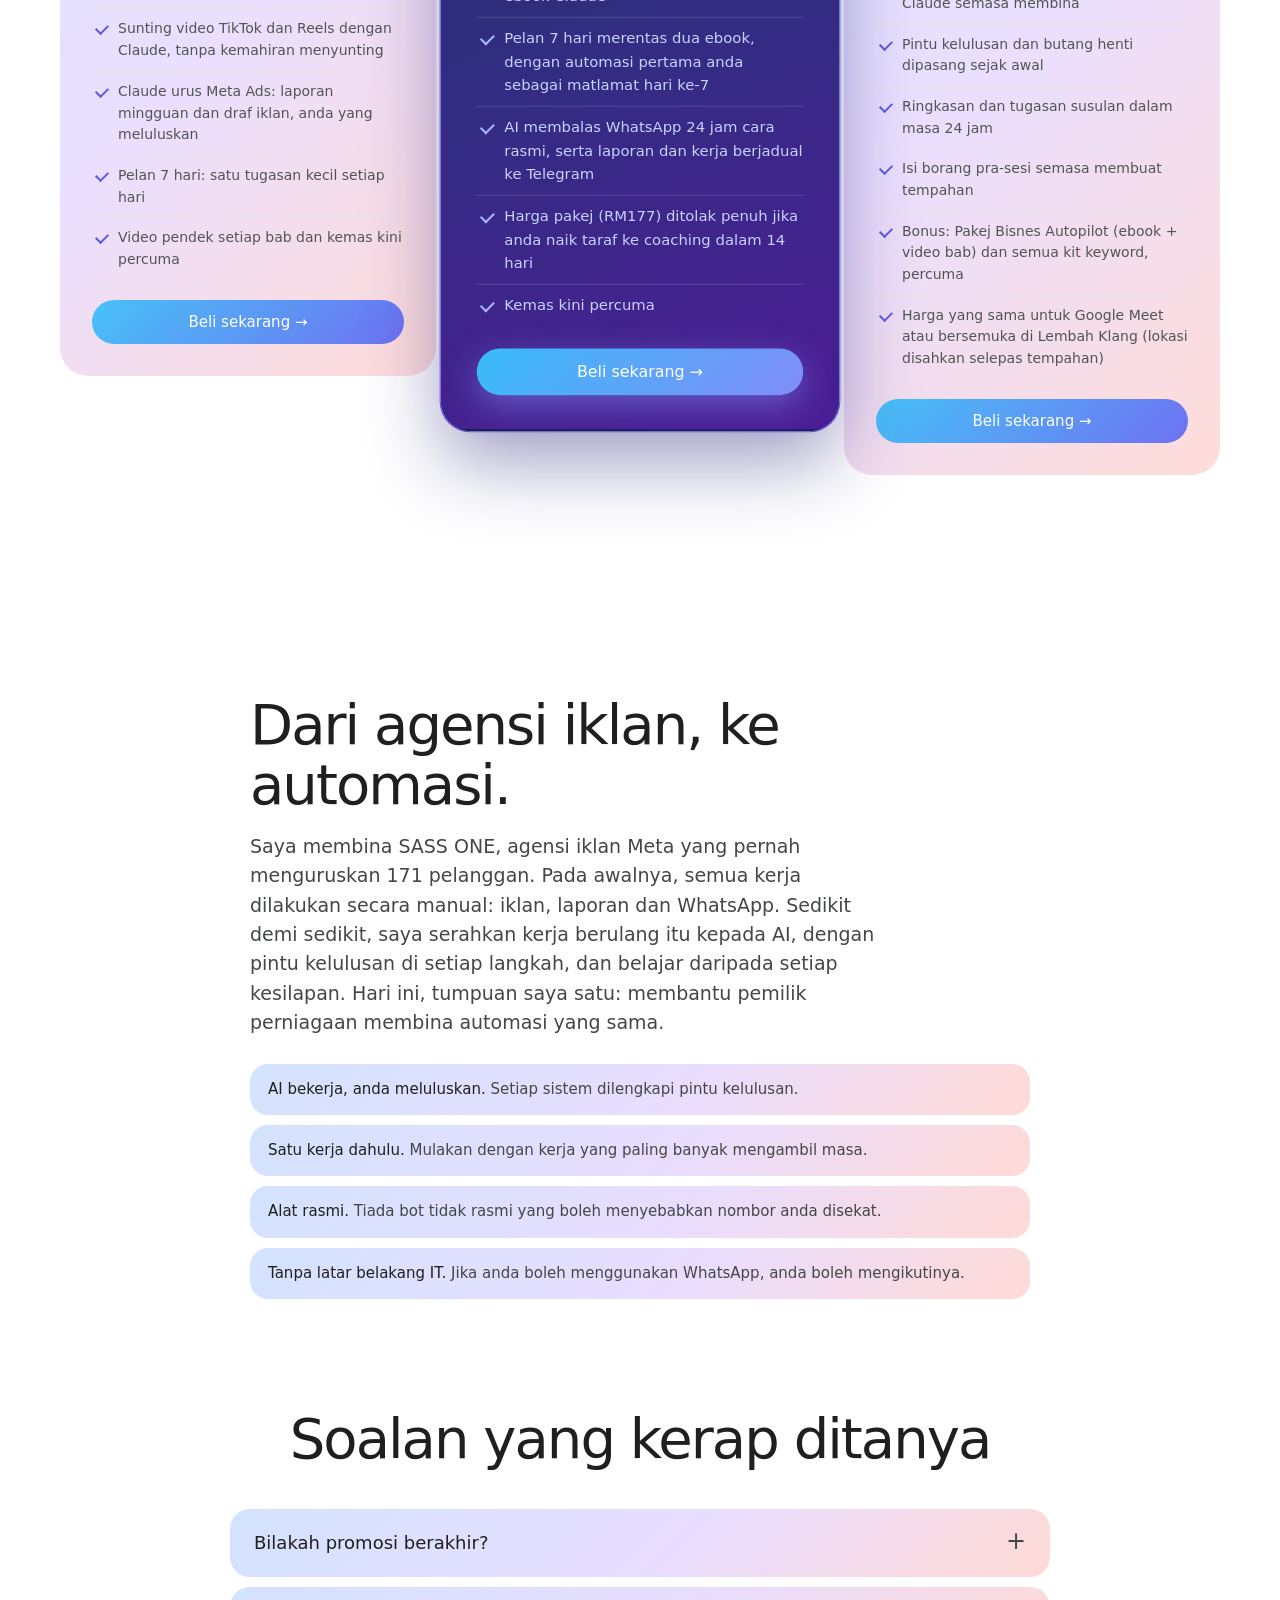
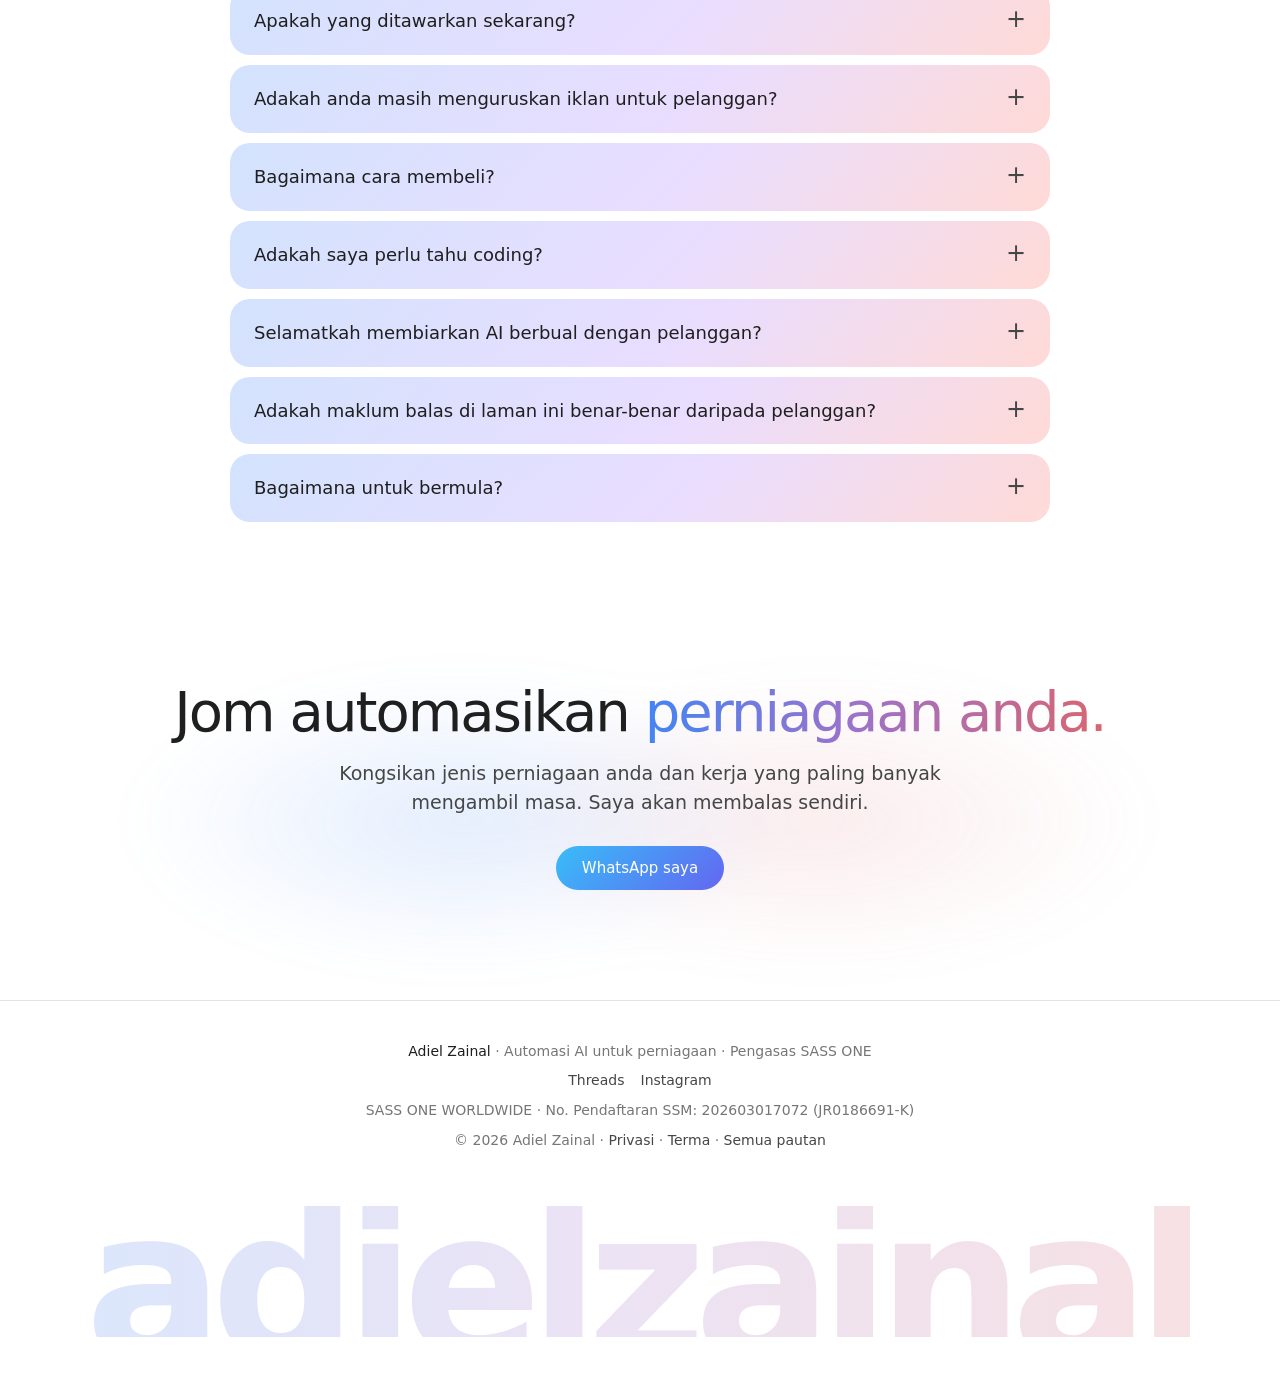
==== commit f325dcd2: "Audit 27 Nov: baiki cache 'tak jumpa' (belum bayar tidak di-cache, 60s), kit dari item sahaja, keywo" ====
--- a/index.html
+++ b/index.html
@@ -19,7 +19,7 @@
 <link rel="preload" as="image" href="aset/pantai-penuh-1600.webp">
 <link rel="stylesheet" href="cahaya.css?v=5">
 <link rel="stylesheet" href="pratonton.css?v=1">
-<script src="config.js?v=28"></script>
+<script src="config.js?v=29"></script>
 </head>
 <body>
 <a class="langkau" href="#utama">Langkau ke kandungan</a>
@@ -140,7 +140,7 @@
 
   <section class="sek" id="produk">
     <h2 class="muncul">Pilih cara anda bermula.</h2>
-    <div class="produk-sub muncul"><p class="p" data-bila-bcl="Coaching: pekerja AI dipasang bersama dalam perniagaan anda. Ebook: panduan lengkap untuk anda bina sendiri. Bayar terus di sini melalui FPX, kad atau e-dompet; ebook akan sampai ke e-mel anda dalam beberapa minit." data-ikut-saluran="Coaching: pekerja AI dipasang bersama dalam perniagaan anda. Ebook: panduan lengkap untuk anda bina sendiri. Tekan butang beli dan hantar nama produk kepada saya melalui DM Instagram.">Coaching: pekerja AI dipasang bersama dalam perniagaan anda. Ebook: panduan lengkap untuk anda bina sendiri. Ebook dijual di laman ini sahaja dan dihantar ke e-mel; coaching boleh ditempah melalui WhatsApp.</p></div>
+    <div class="produk-sub muncul"><p class="p" data-bila-bcl="Coaching: pekerja AI dipasang bersama dalam perniagaan anda. Ebook: panduan lengkap untuk anda bina sendiri. Bayar terus di sini melalui FPX atau DuitNow QR (termasuk e-wallet seperti Touch 'n Go, Grab dan Boost); ebook akan sampai ke e-mel anda dalam beberapa minit." data-ikut-saluran="Coaching: pekerja AI dipasang bersama dalam perniagaan anda. Ebook: panduan lengkap untuk anda bina sendiri. Tekan butang beli dan hantar nama produk kepada saya melalui DM Instagram.">Coaching: pekerja AI dipasang bersama dalam perniagaan anda. Ebook: panduan lengkap untuk anda bina sendiri. Ebook dijual di laman ini sahaja dan dihantar ke e-mel; coaching boleh ditempah melalui WhatsApp.</p></div>
     <div class="promo-kira" id="promo-kira" hidden>
           <p class="promo-kira-tajuk" data-promo-tajuk>Promosi hujung tahun</p>
           <p class="promo-kira-nota">Harga promosi sehingga <span data-promo-tarikh>31 Disember 2026</span>, 11:59 malam. Selepas tarikh itu, harga biasa dikenakan.</p>
@@ -172,10 +172,10 @@
   <section class="sek" id="soalan">
     <h2 class="muncul">Soalan yang kerap ditanya</h2>
     <div class="faq">
-      <details><summary>Bilakah promosi berakhir?</summary><p>Pada 31 Disember 2026, 11:59 malam. Selepas itu, harga biasa dikenakan: ebook RM169 setiap satu dan coaching 1-to-1 RM1,499 (dalam talian atau bersemuka).</p></details>
+      <details><summary>Bilakah promosi berakhir?</summary><p>Pada 31 Disember 2026, 11:59 malam. Selepas itu, harga biasa dikenakan: ebook RM169 setiap satu dan coaching 1-to-1 RM1,499 (Google Meet, atau bersemuka di Lembah Klang).</p></details>
       <details><summary>Apakah yang ditawarkan sekarang?</summary><p>Tiga pilihan. Ebook Claude Untuk Pemula: mula guna Claude dari kosong untuk iklan, kandungan, video dan Meta Ads. Pakej Bisnes Autopilot: ebook Claude bersama ebook Hermes: Pekerja AI 24 Jam, supaya kerja Claude berjalan sendiri. Coaching Automasi 1-to-1: kita pasang pekerja AI dalam perniagaan anda bersama-sama, sambil anda belajar Hermes, Meta Ads dan Claude.</p></details>
       <details><summary>Adakah anda masih menguruskan iklan untuk pelanggan?</summary><p>Tumpuan saya kini ialah automasi, melalui coaching dan ebook. Rekod prestasi iklan di laman ini ialah pengalaman agensi saya, SASS ONE, dan menjadi asas kepada sistem yang saya kongsikan.</p></details>
-      <details><summary>Bagaimana cara membeli?</summary><p data-bila-bcl="Tekan Beli sekarang pada kad produk. Anda akan dibawa ke halaman bayaran BCL.my yang selamat (FPX, kad atau e-dompet). Selepas pembayaran, pautan muat turun ebook dihantar terus ke e-mel anda. Untuk coaching, anda memilih tarikh dan masa sesi semasa membuat pembayaran." data-ikut-saluran="Tekan butang beli pada kad produk. DM Instagram akan dibuka; tulis nama produk yang anda mahu, dan saya akan menghantar butiran pembayaran. Ebook dihantar dalam bentuk PDF.">Ebook hanya boleh dibeli di laman ini (pembayaran selamat melalui BCL.my) dan dihantar ke e-mel anda; ebook tidak dijual melalui WhatsApp. Coaching boleh ditempah melalui WhatsApp atau di <a href="coaching">halaman coaching</a>.</p></details>
+      <details><summary>Bagaimana cara membeli?</summary><p data-bila-bcl="Tekan Beli sekarang pada kad produk. Anda akan dibawa ke halaman bayaran BCL.my yang selamat (FPX atau DuitNow QR (termasuk e-wallet seperti Touch 'n Go, Grab dan Boost)). Selepas pembayaran, pautan muat turun ebook dihantar terus ke e-mel anda. Untuk coaching, anda memilih tarikh dan masa sesi semasa membuat pembayaran." data-ikut-saluran="Tekan butang beli pada kad produk. DM Instagram akan dibuka; tulis nama produk yang anda mahu, dan saya akan menghantar butiran pembayaran. Ebook dihantar dalam bentuk PDF.">Ebook hanya boleh dibeli di laman ini (pembayaran selamat melalui BCL.my) dan dihantar ke e-mel anda; ebook tidak dijual melalui WhatsApp. Coaching boleh ditempah melalui WhatsApp atau di <a href="coaching">halaman coaching</a>.</p></details>
       <details><summary>Adakah saya perlu tahu coding?</summary><p>Tidak. Saya sendiri bukan developer. Semua yang saya ajar direka untuk pemilik perniagaan tanpa latar belakang IT.</p></details>
       <details><summary>Selamatkah membiarkan AI berbual dengan pelanggan?</summary><p>Itulah sebabnya setiap sistem saya mempunyai pintu kelulusan dan butang henti. AI bermula dengan draf yang anda luluskan, dan hanya menjawab sendiri untuk soalan yang selamat, selepas diuji.</p></details>
       <details><summary>Adakah maklum balas di laman ini benar-benar daripada pelanggan?</summary><p>Ya. Semuanya petikan mesej WhatsApp sebenar daripada pelanggan agensi saya. Nama dirahsiakan untuk menjaga privasi mereka.</p></details>
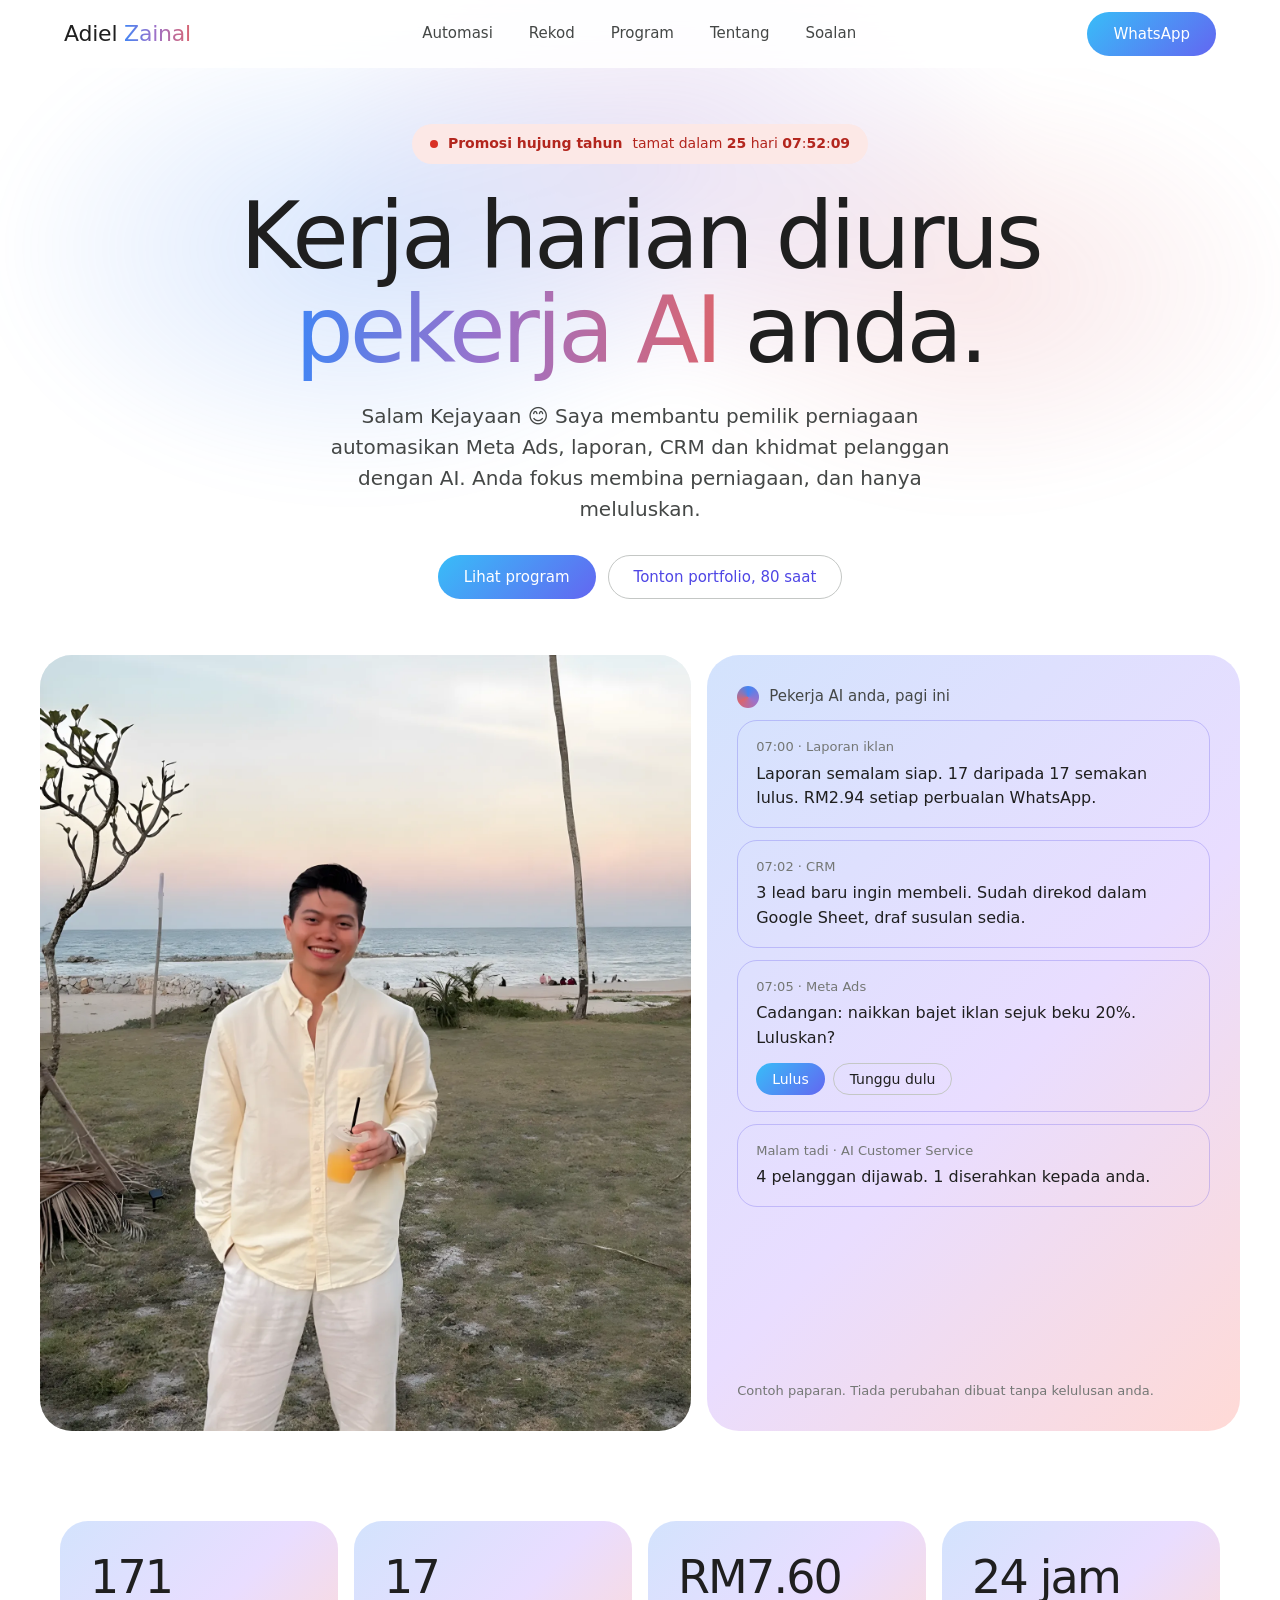
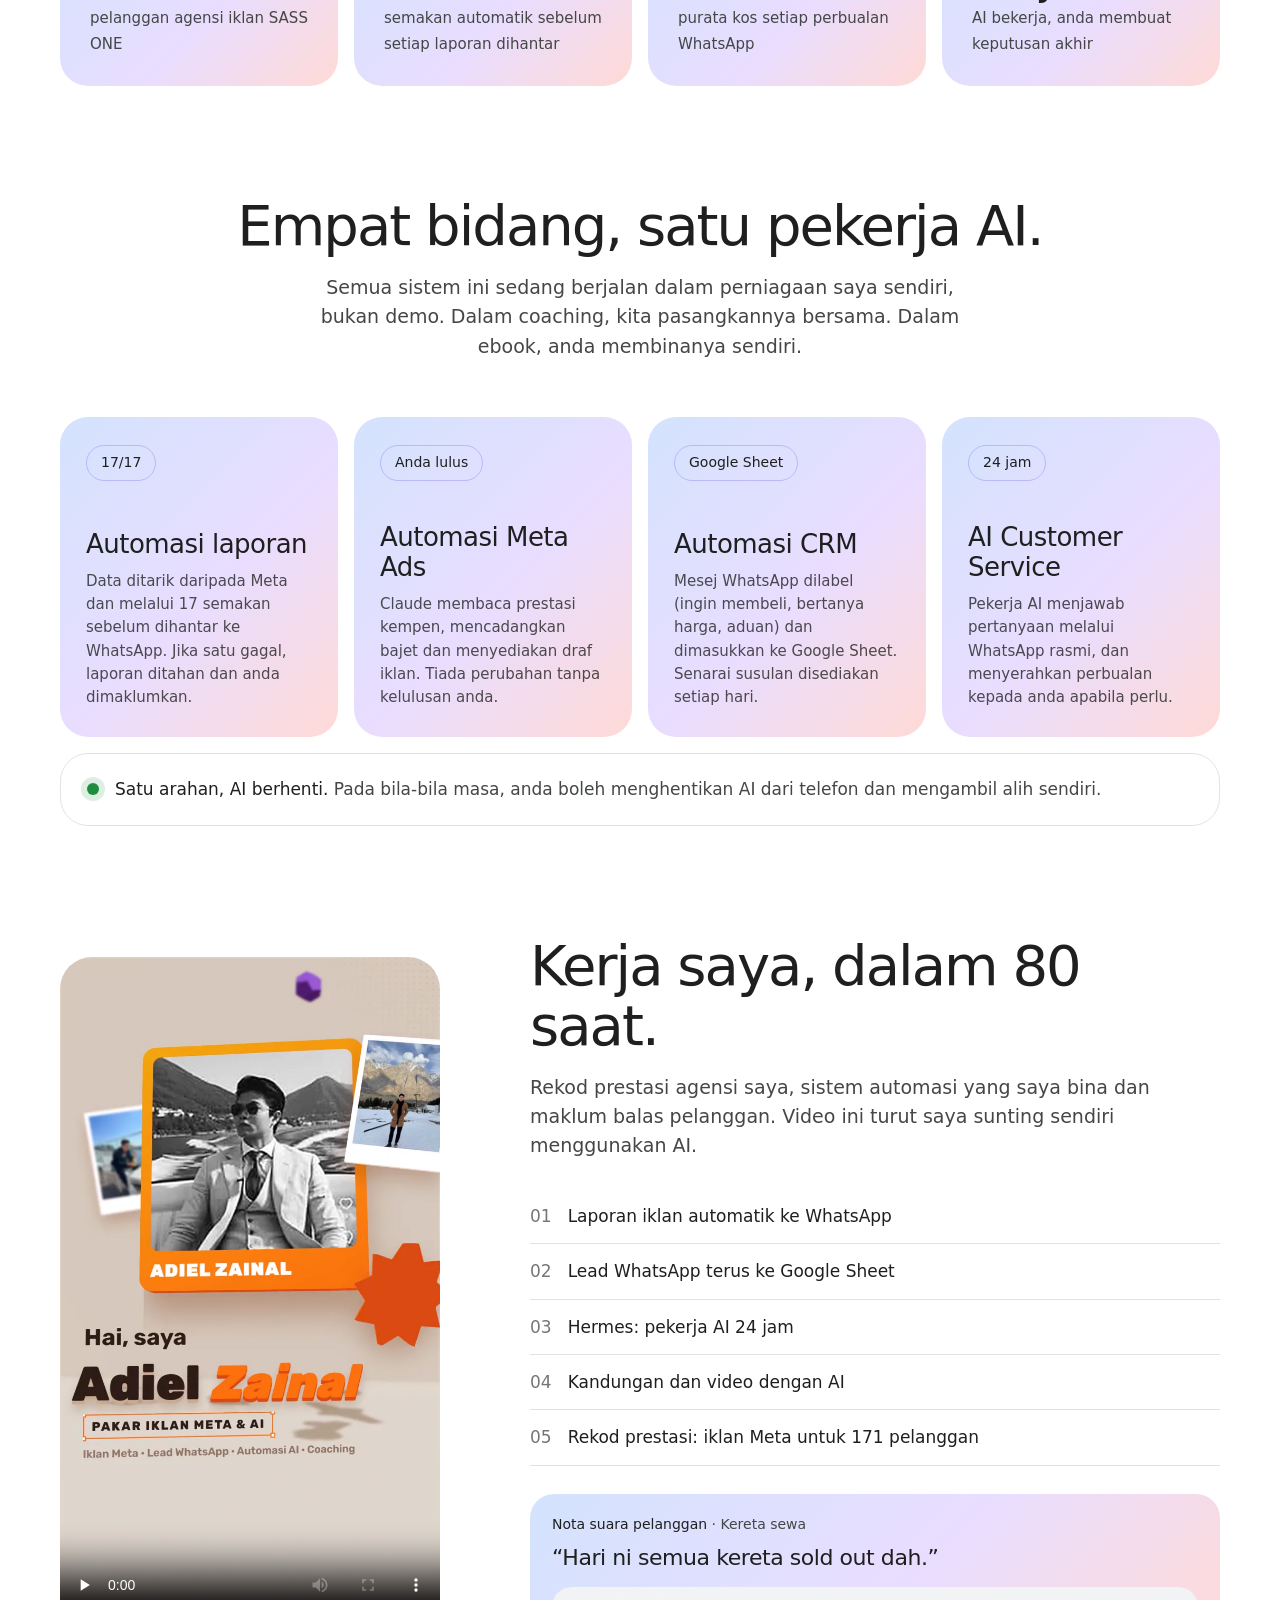
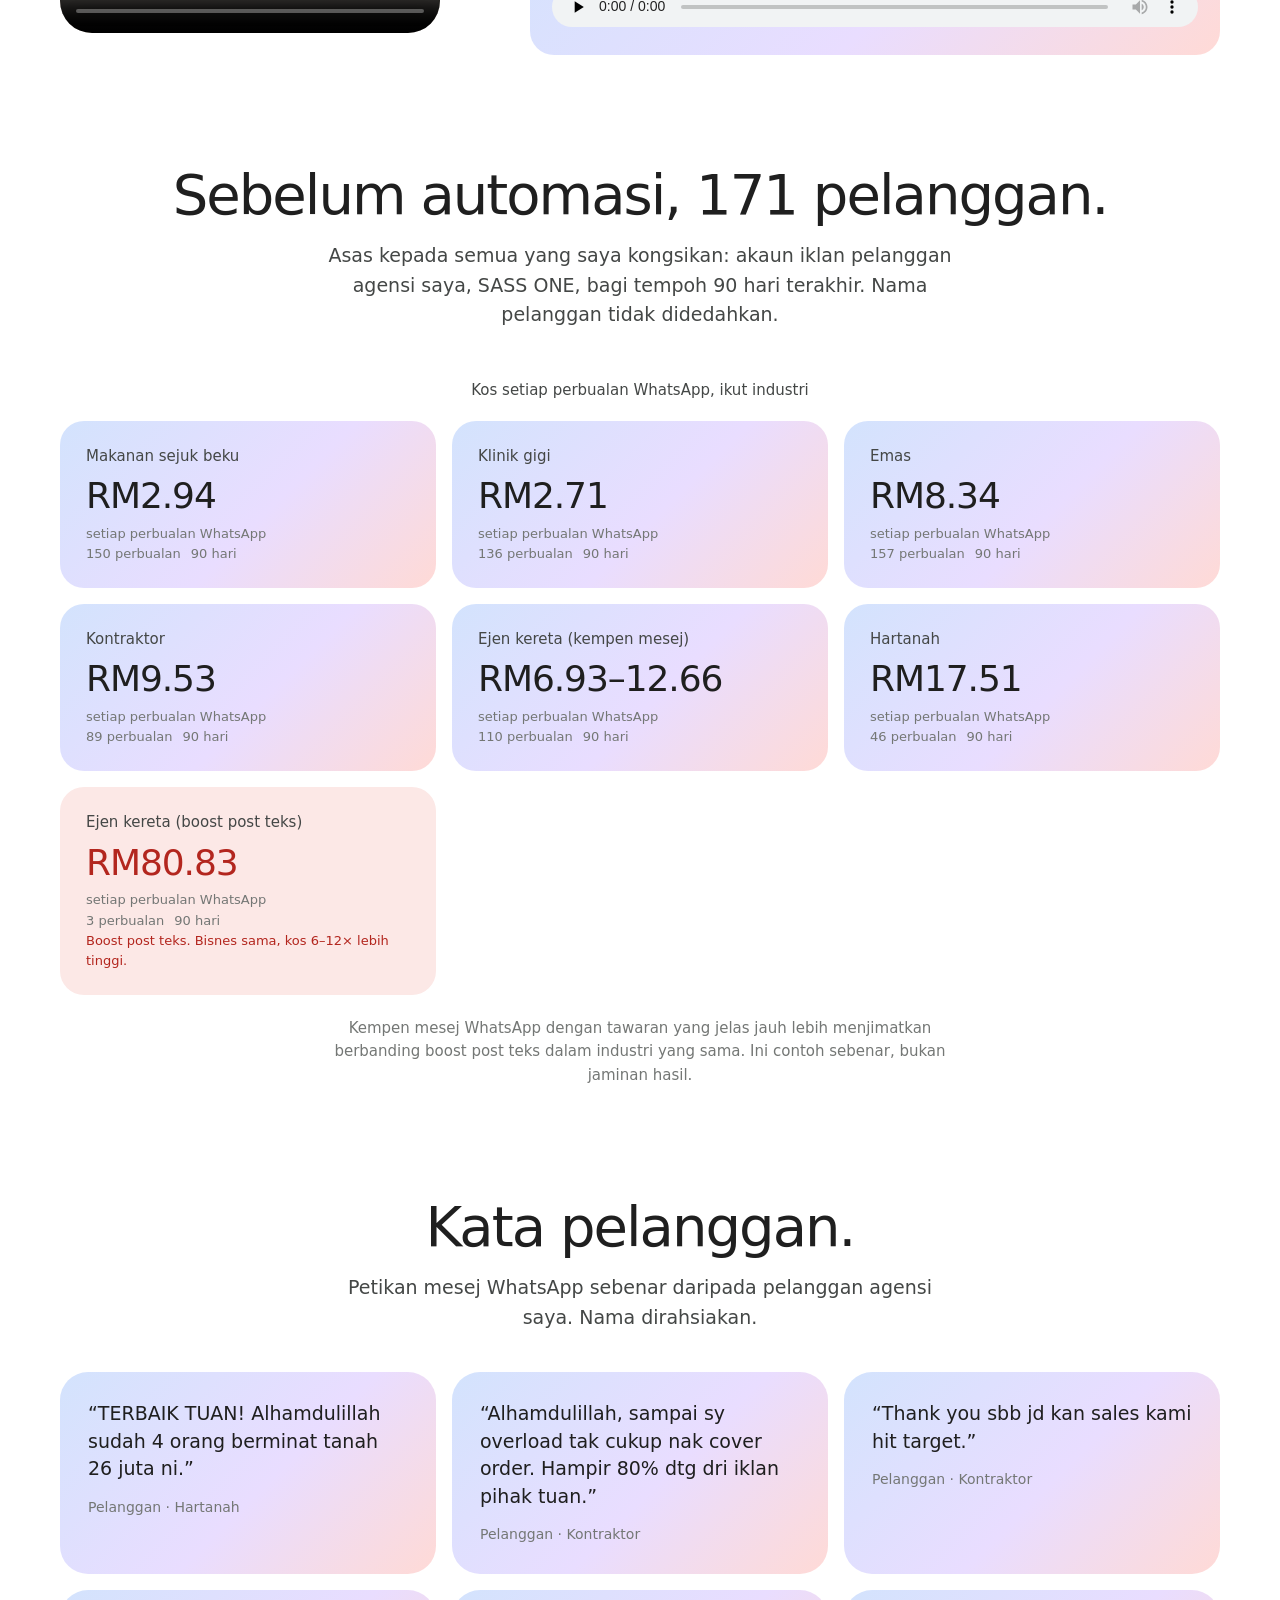
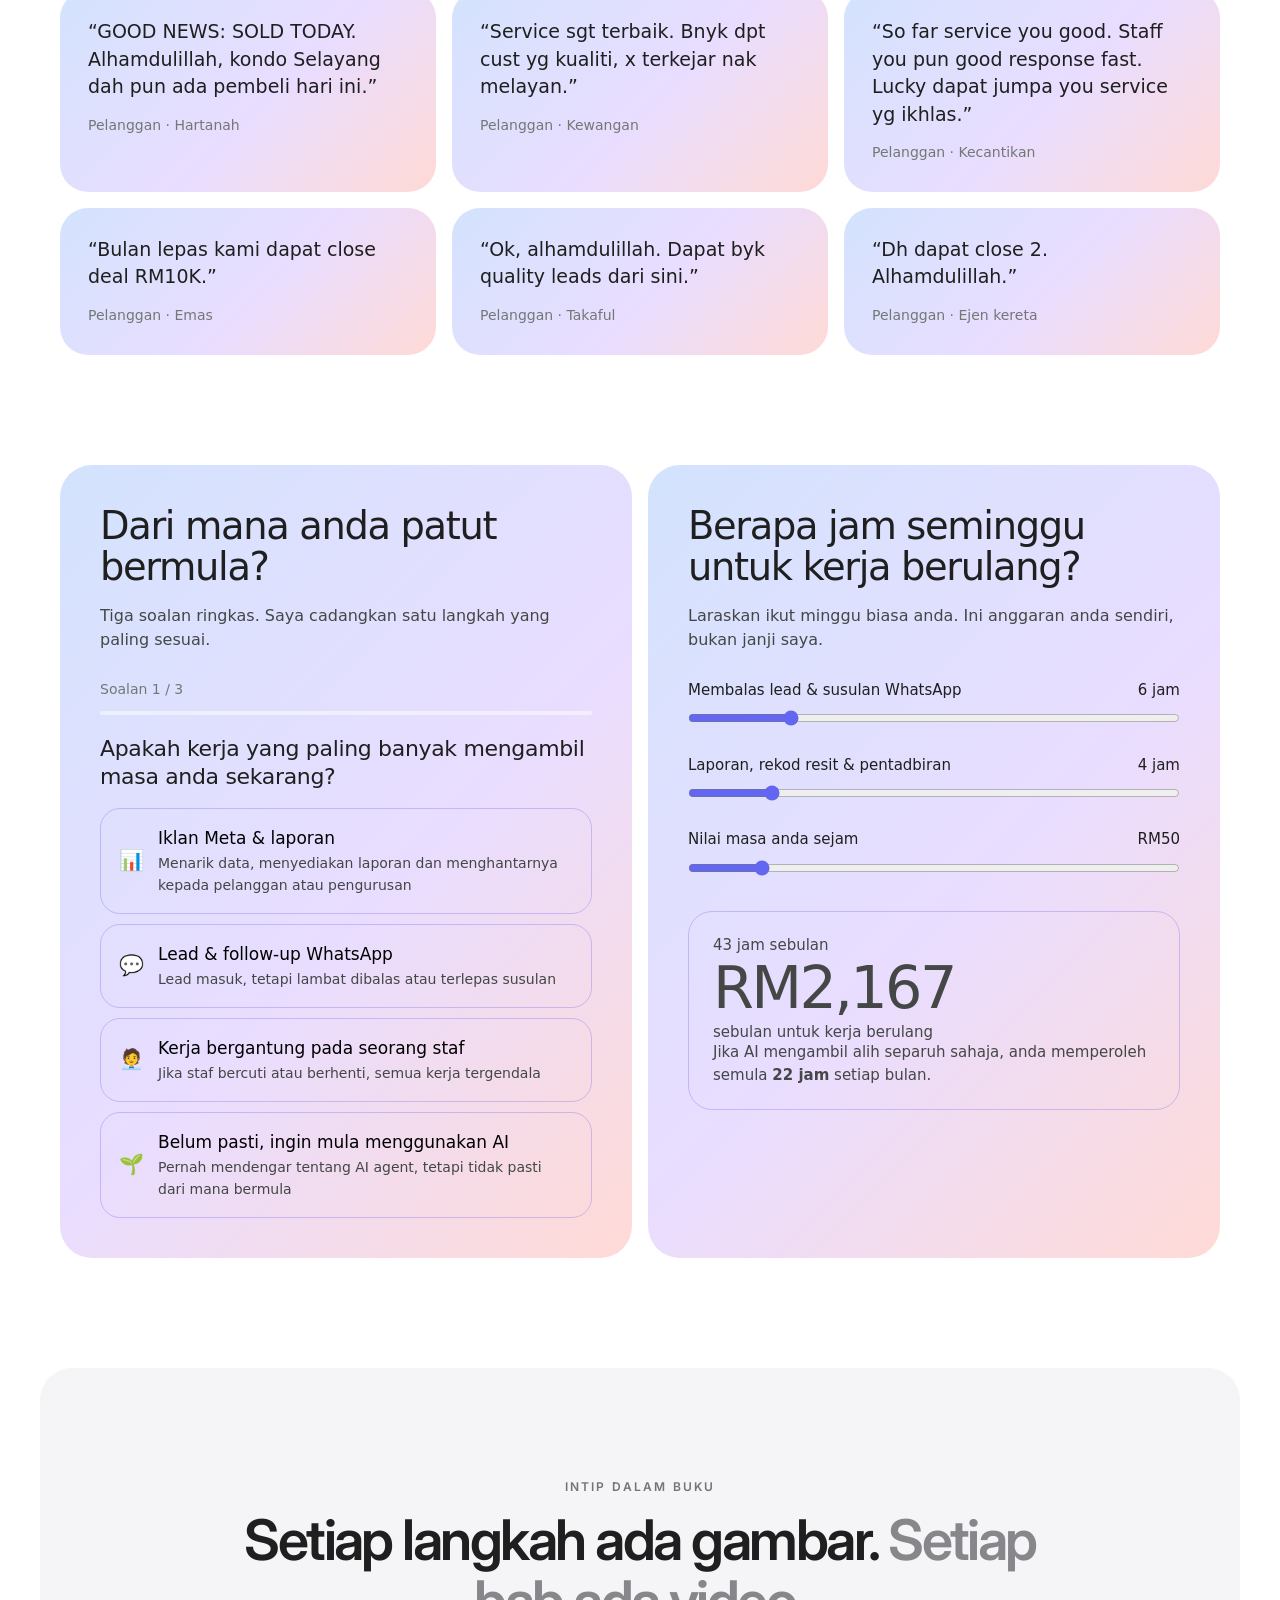
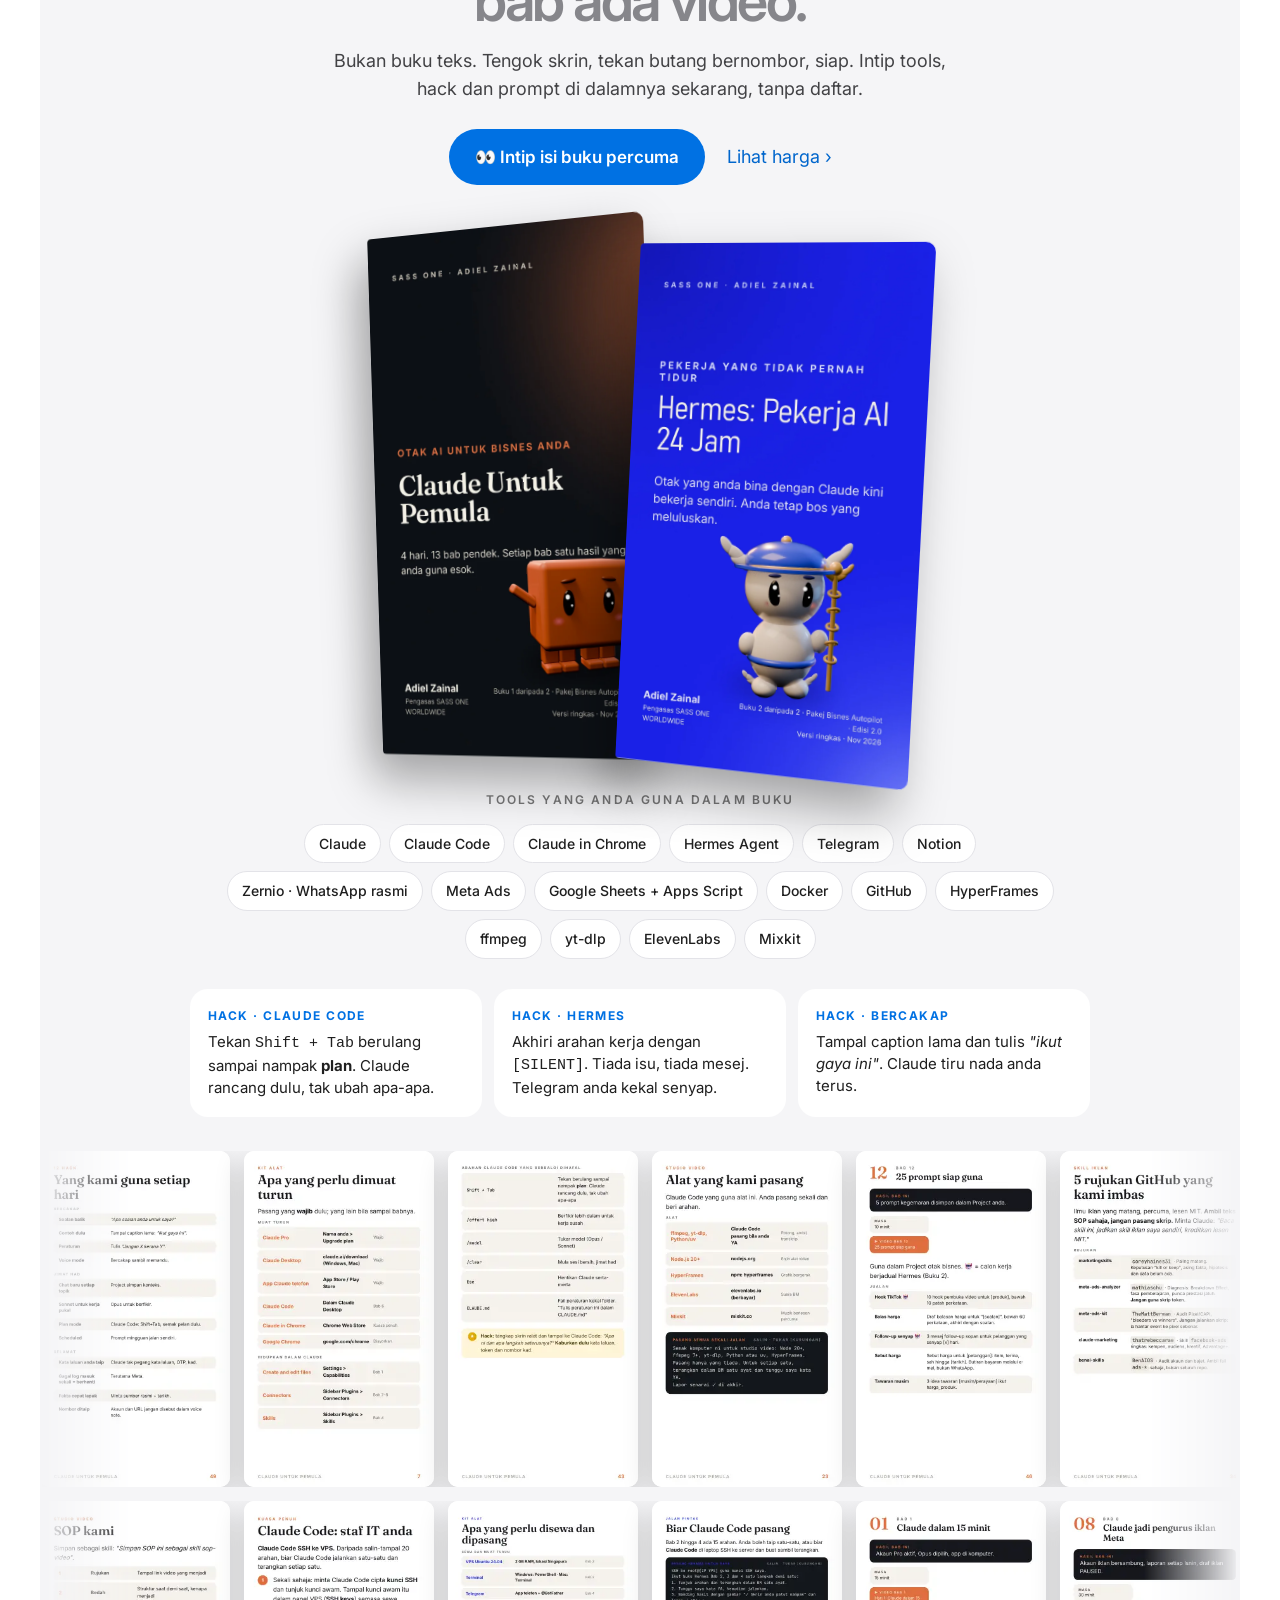
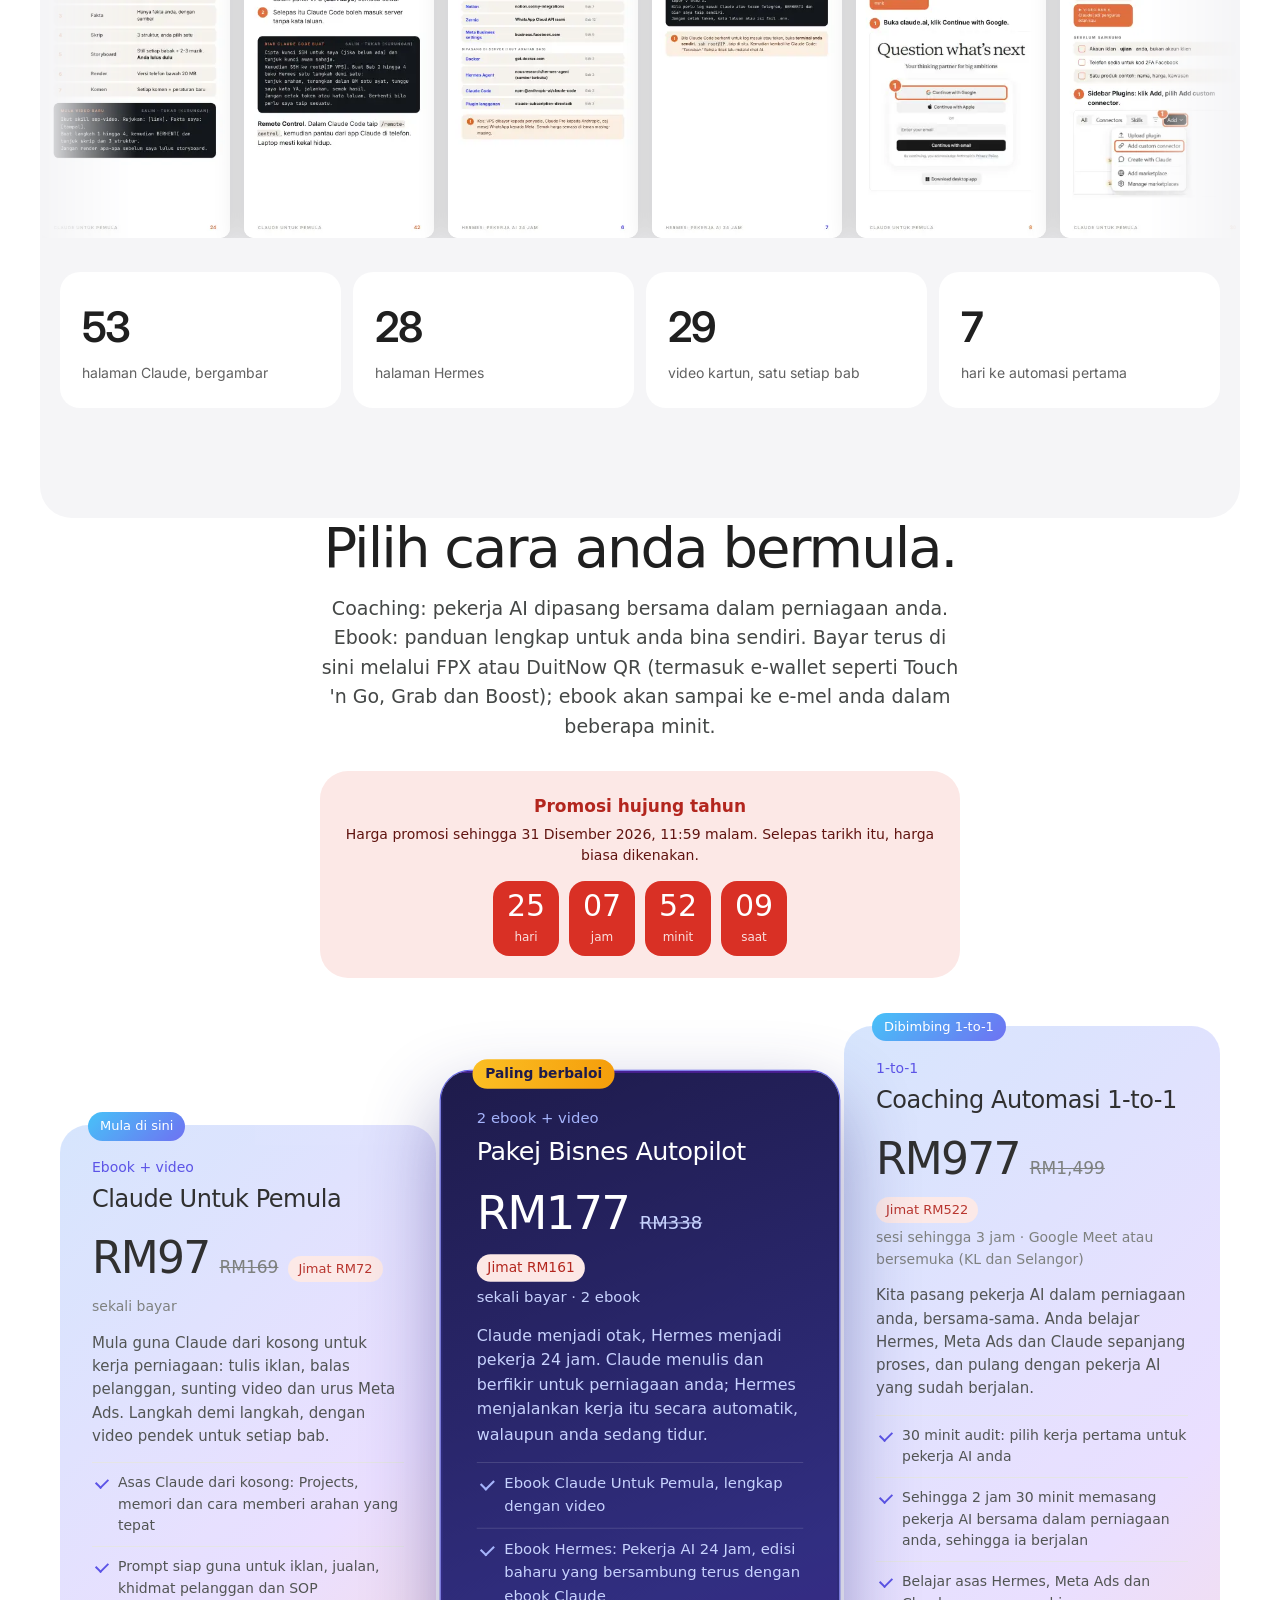
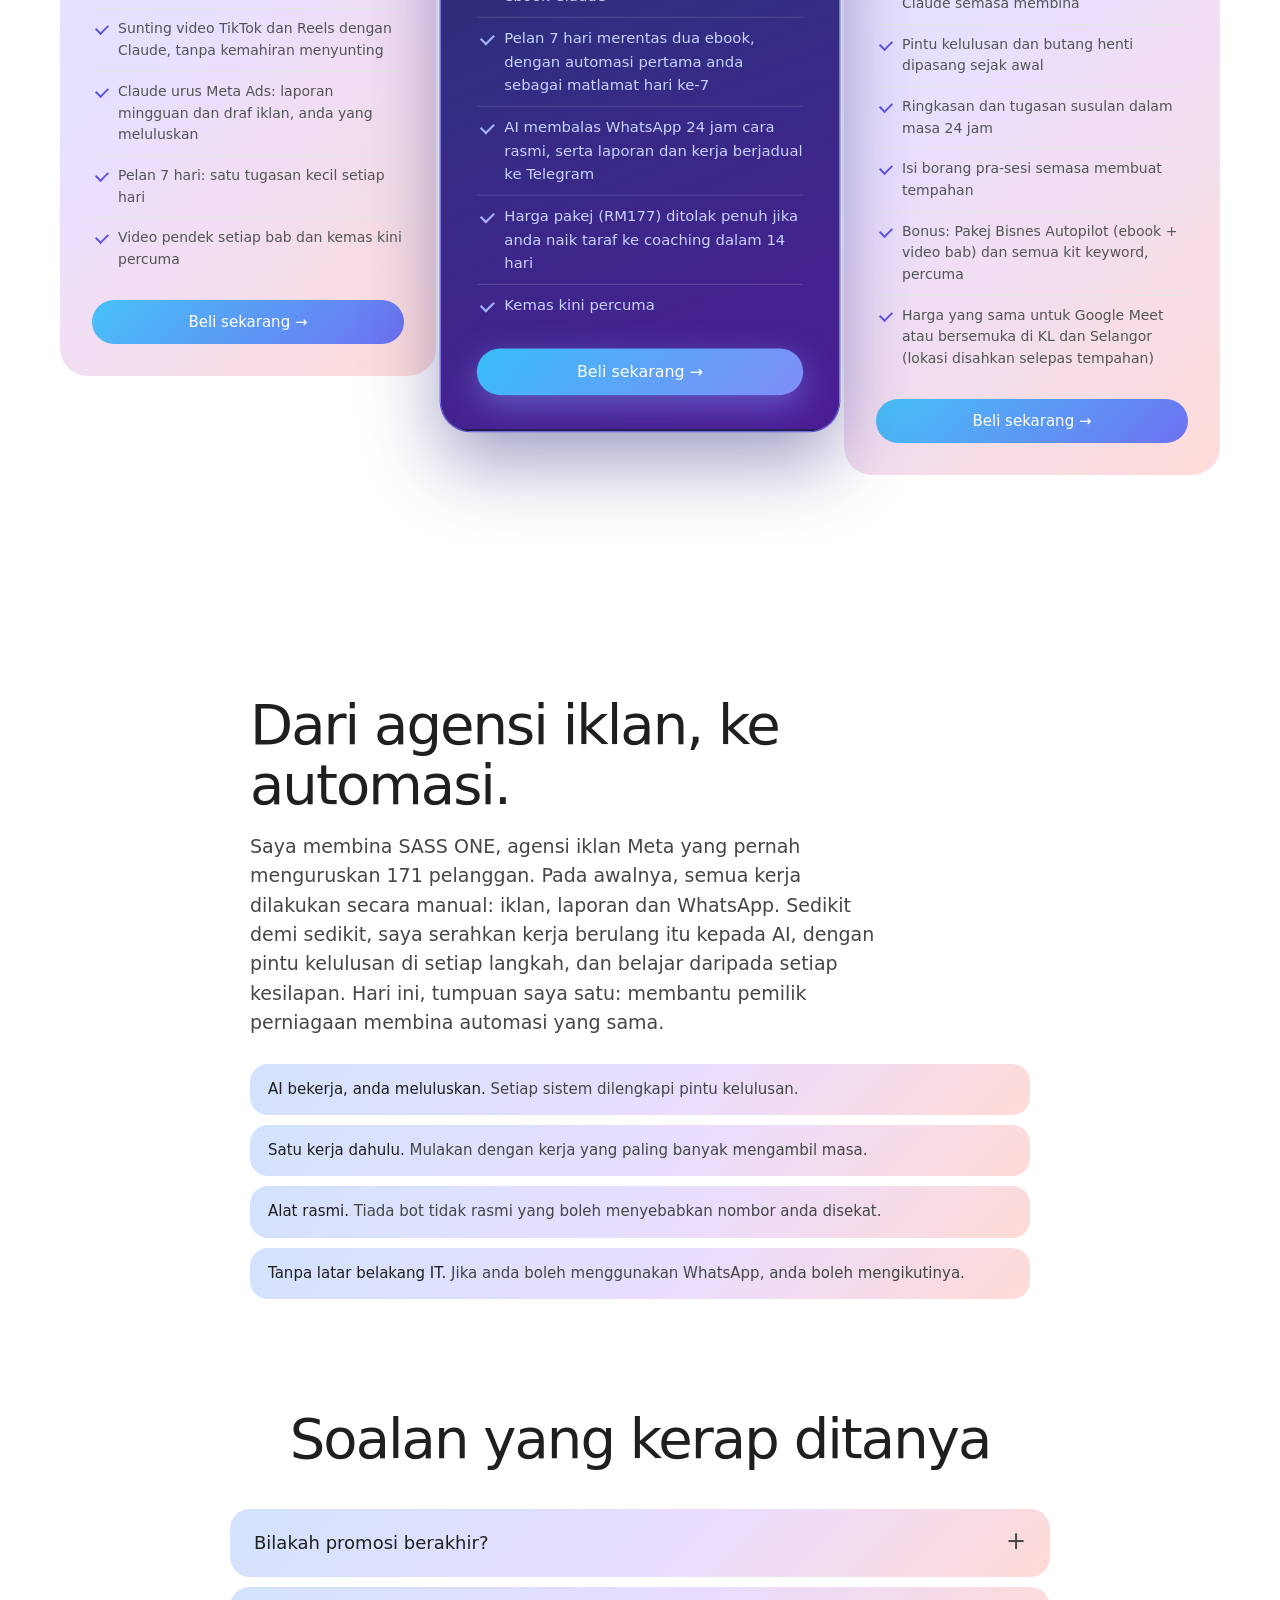
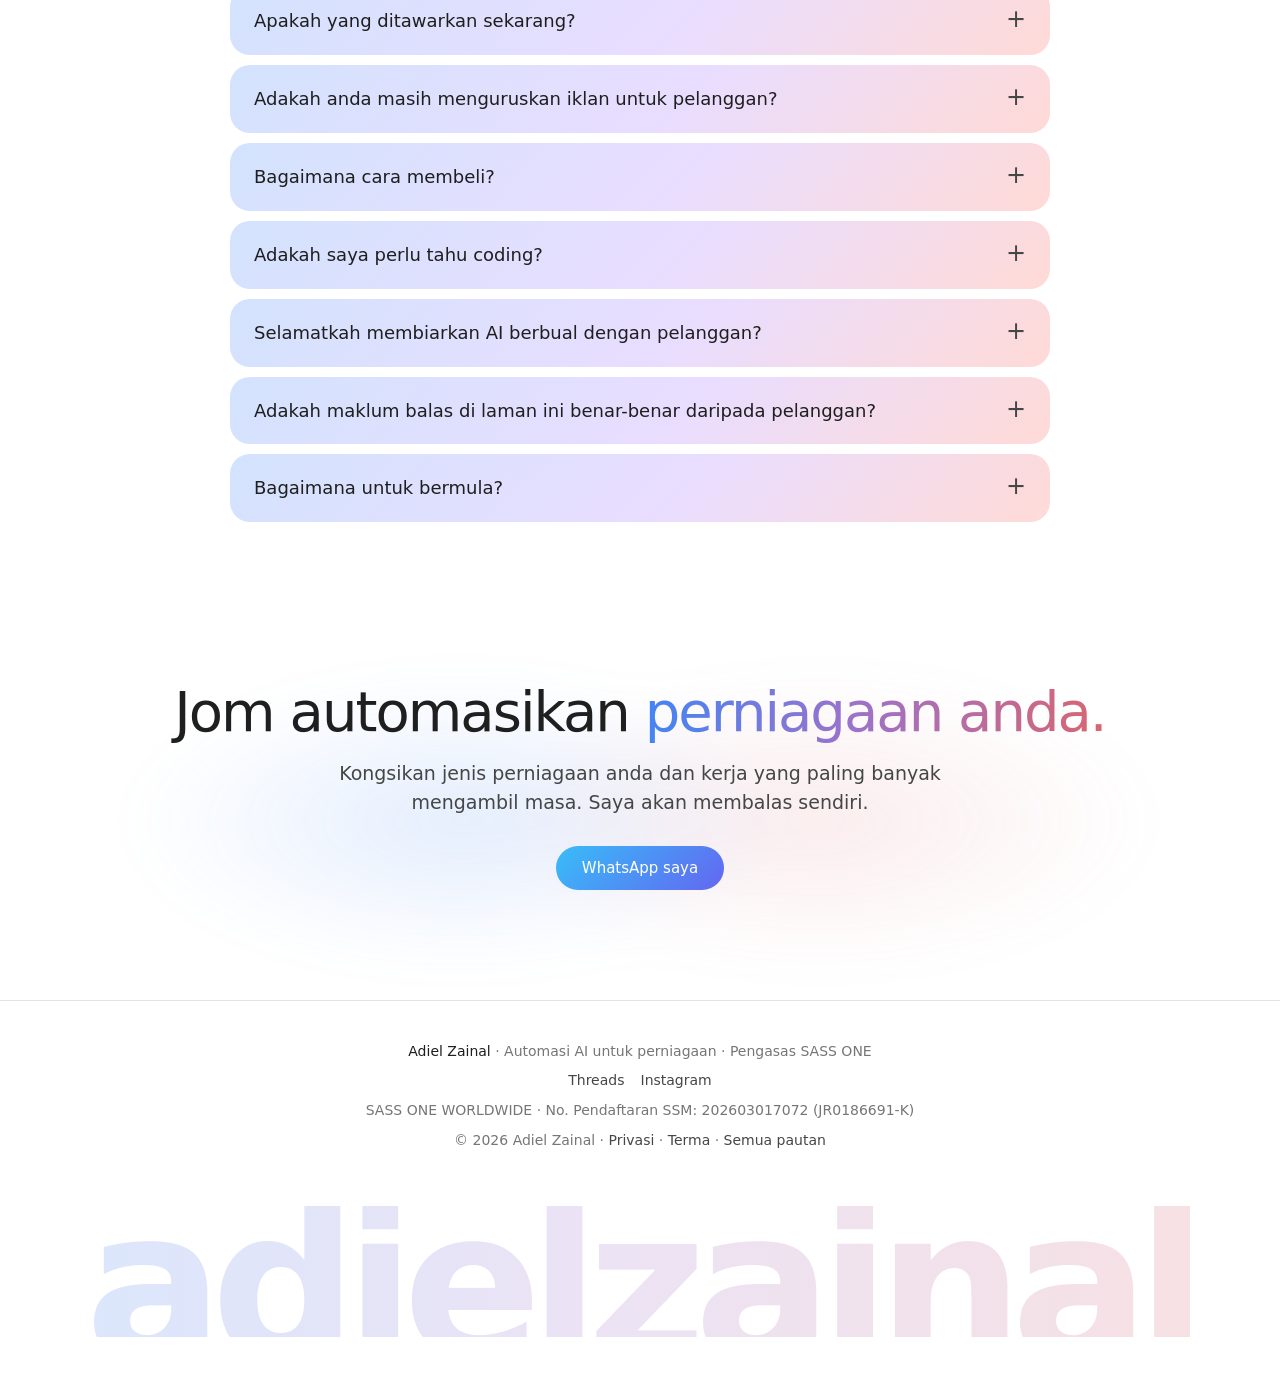
==== commit df686438: "Kawasan bersemuka: KL dan Selangor (arahan Adiel) Co-Authored-By: Claude Opus 5.5 <noreply@anthropic" ====
--- a/index.html
+++ b/index.html
@@ -172,7 +172,7 @@
   <section class="sek" id="soalan">
     <h2 class="muncul">Soalan yang kerap ditanya</h2>
     <div class="faq">
-      <details><summary>Bilakah promosi berakhir?</summary><p>Pada 31 Disember 2026, 11:59 malam. Selepas itu, harga biasa dikenakan: ebook RM169 setiap satu dan coaching 1-to-1 RM1,499 (Google Meet, atau bersemuka di Lembah Klang).</p></details>
+      <details><summary>Bilakah promosi berakhir?</summary><p>Pada 31 Disember 2026, 11:59 malam. Selepas itu, harga biasa dikenakan: ebook RM169 setiap satu dan coaching 1-to-1 RM1,499 (Google Meet, atau bersemuka di KL dan Selangor).</p></details>
       <details><summary>Apakah yang ditawarkan sekarang?</summary><p>Tiga pilihan. Ebook Claude Untuk Pemula: mula guna Claude dari kosong untuk iklan, kandungan, video dan Meta Ads. Pakej Bisnes Autopilot: ebook Claude bersama ebook Hermes: Pekerja AI 24 Jam, supaya kerja Claude berjalan sendiri. Coaching Automasi 1-to-1: kita pasang pekerja AI dalam perniagaan anda bersama-sama, sambil anda belajar Hermes, Meta Ads dan Claude.</p></details>
       <details><summary>Adakah anda masih menguruskan iklan untuk pelanggan?</summary><p>Tumpuan saya kini ialah automasi, melalui coaching dan ebook. Rekod prestasi iklan di laman ini ialah pengalaman agensi saya, SASS ONE, dan menjadi asas kepada sistem yang saya kongsikan.</p></details>
       <details><summary>Bagaimana cara membeli?</summary><p data-bila-bcl="Tekan Beli sekarang pada kad produk. Anda akan dibawa ke halaman bayaran BCL.my yang selamat (FPX atau DuitNow QR (termasuk e-wallet seperti Touch 'n Go, Grab dan Boost)). Selepas pembayaran, pautan muat turun ebook dihantar terus ke e-mel anda. Untuk coaching, anda memilih tarikh dan masa sesi semasa membuat pembayaran." data-ikut-saluran="Tekan butang beli pada kad produk. DM Instagram akan dibuka; tulis nama produk yang anda mahu, dan saya akan menghantar butiran pembayaran. Ebook dihantar dalam bentuk PDF.">Ebook hanya boleh dibeli di laman ini (pembayaran selamat melalui BCL.my) dan dihantar ke e-mel anda; ebook tidak dijual melalui WhatsApp. Coaching boleh ditempah melalui WhatsApp atau di <a href="coaching">halaman coaching</a>.</p></details>
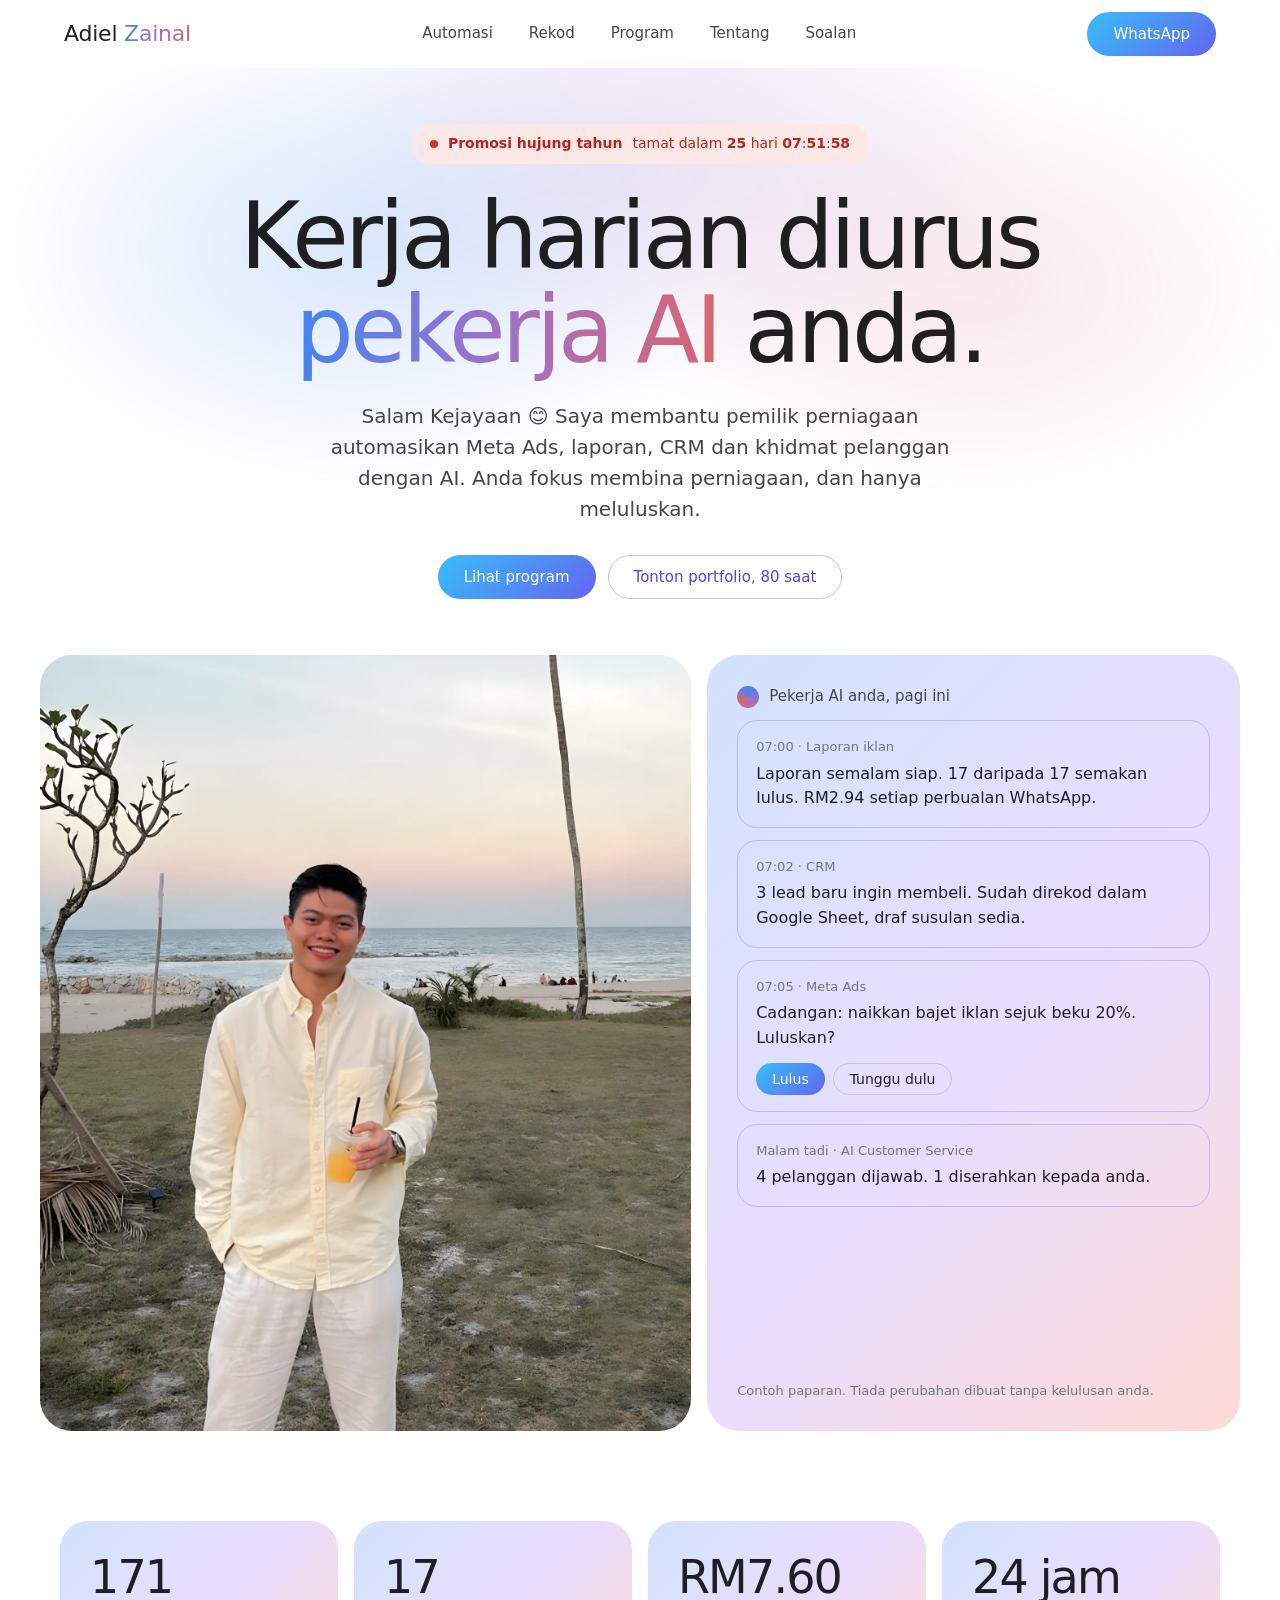
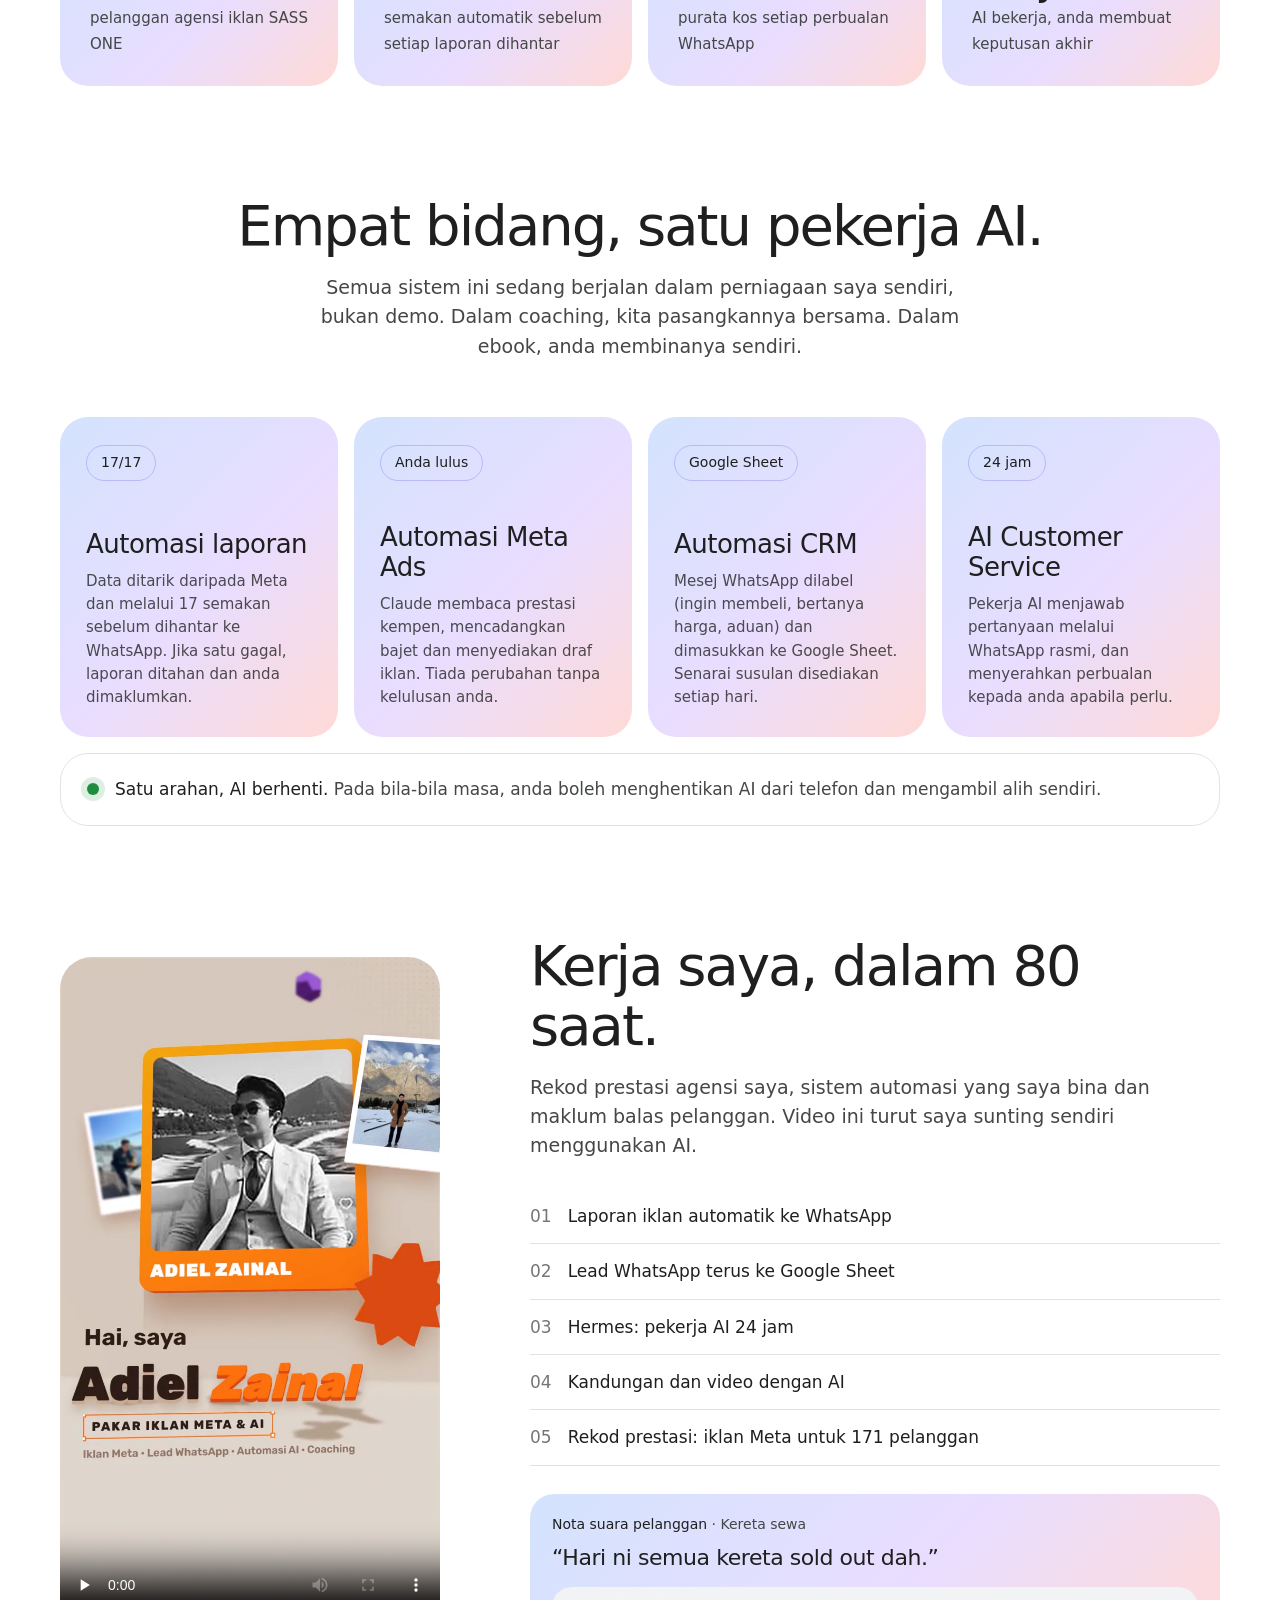
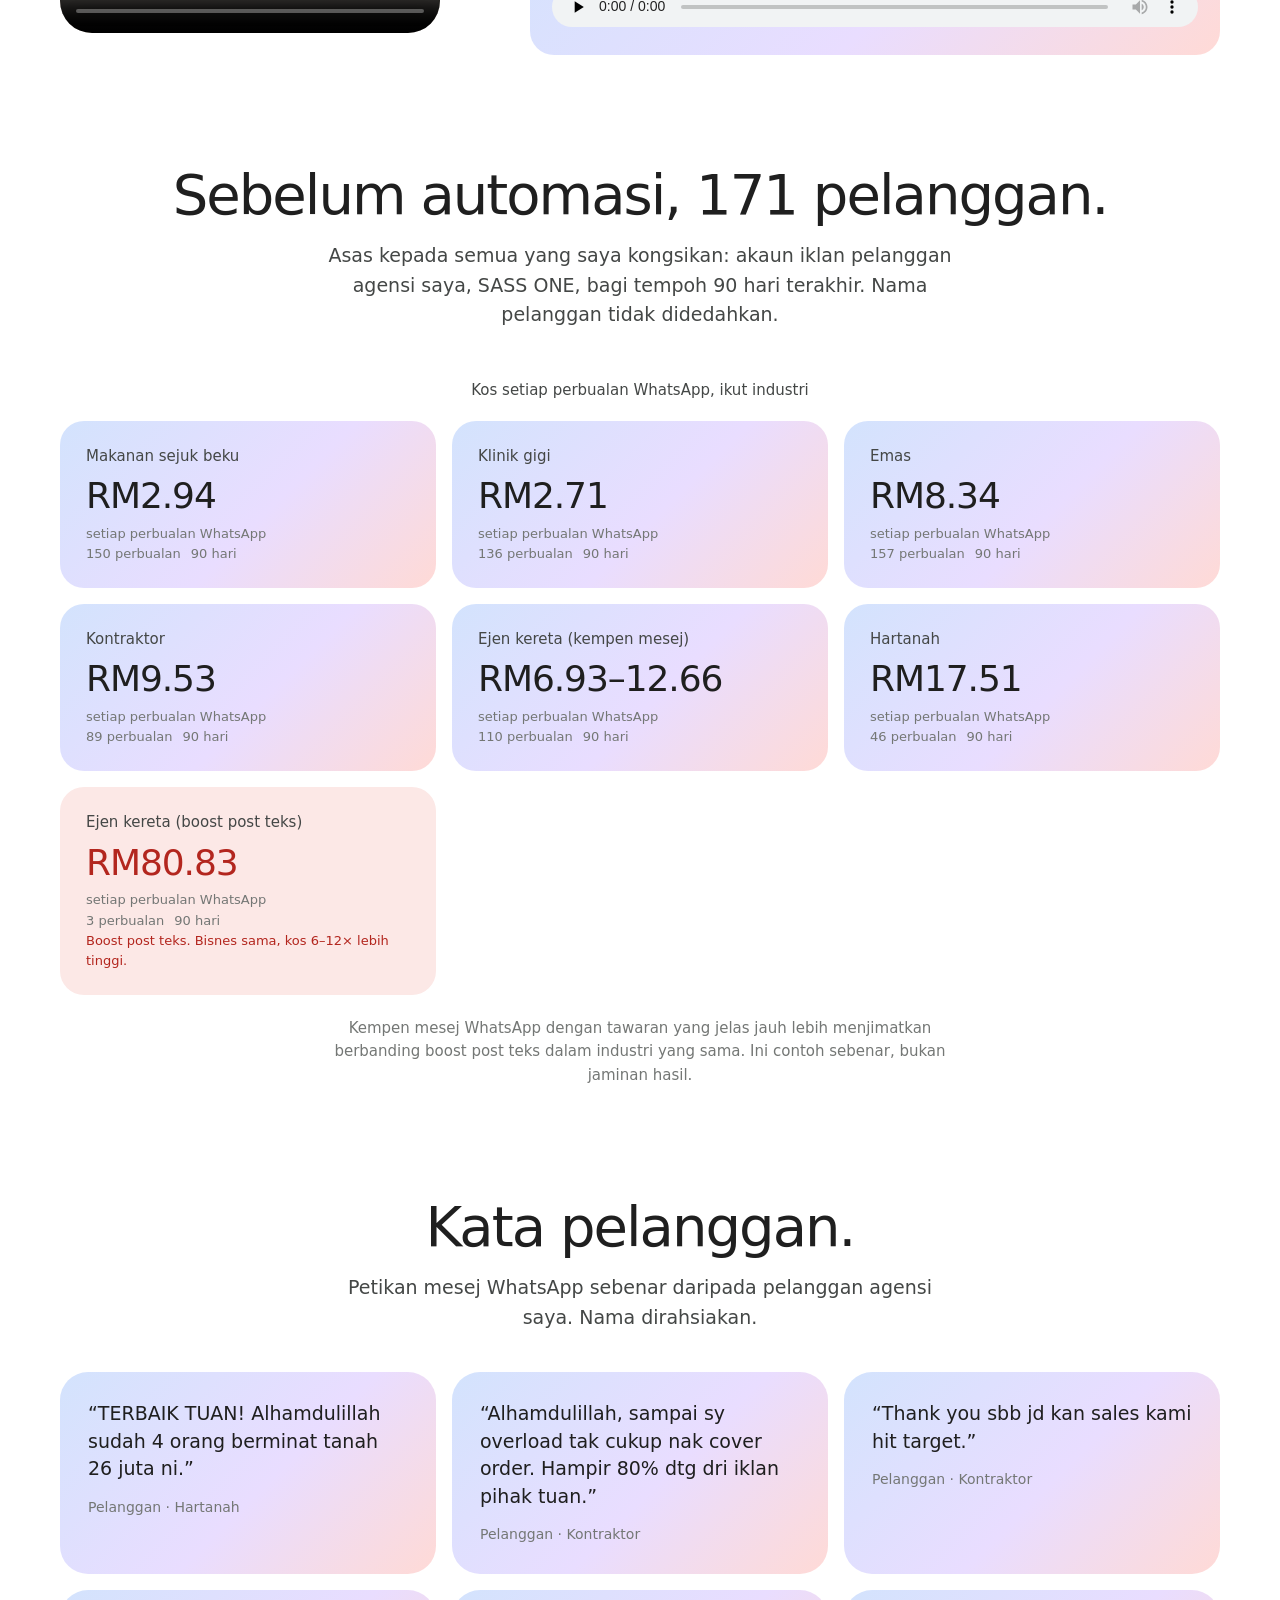
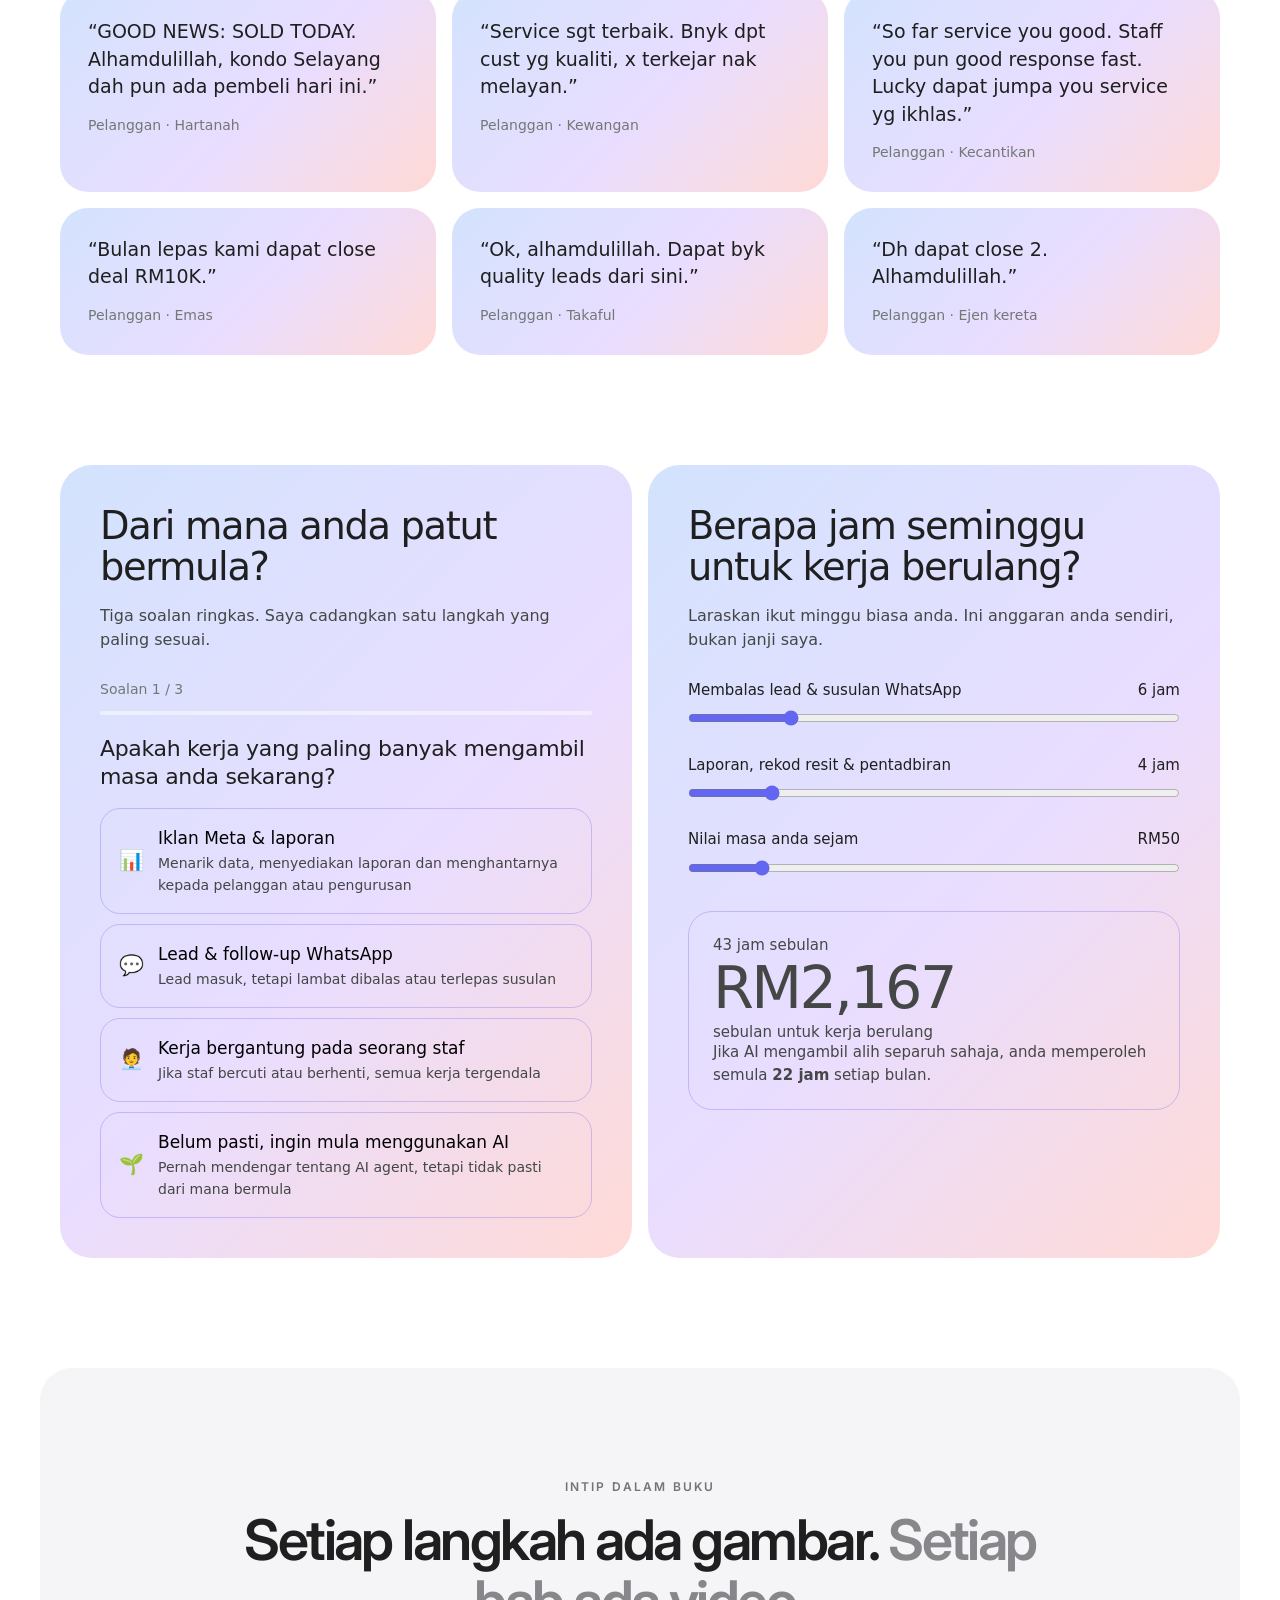
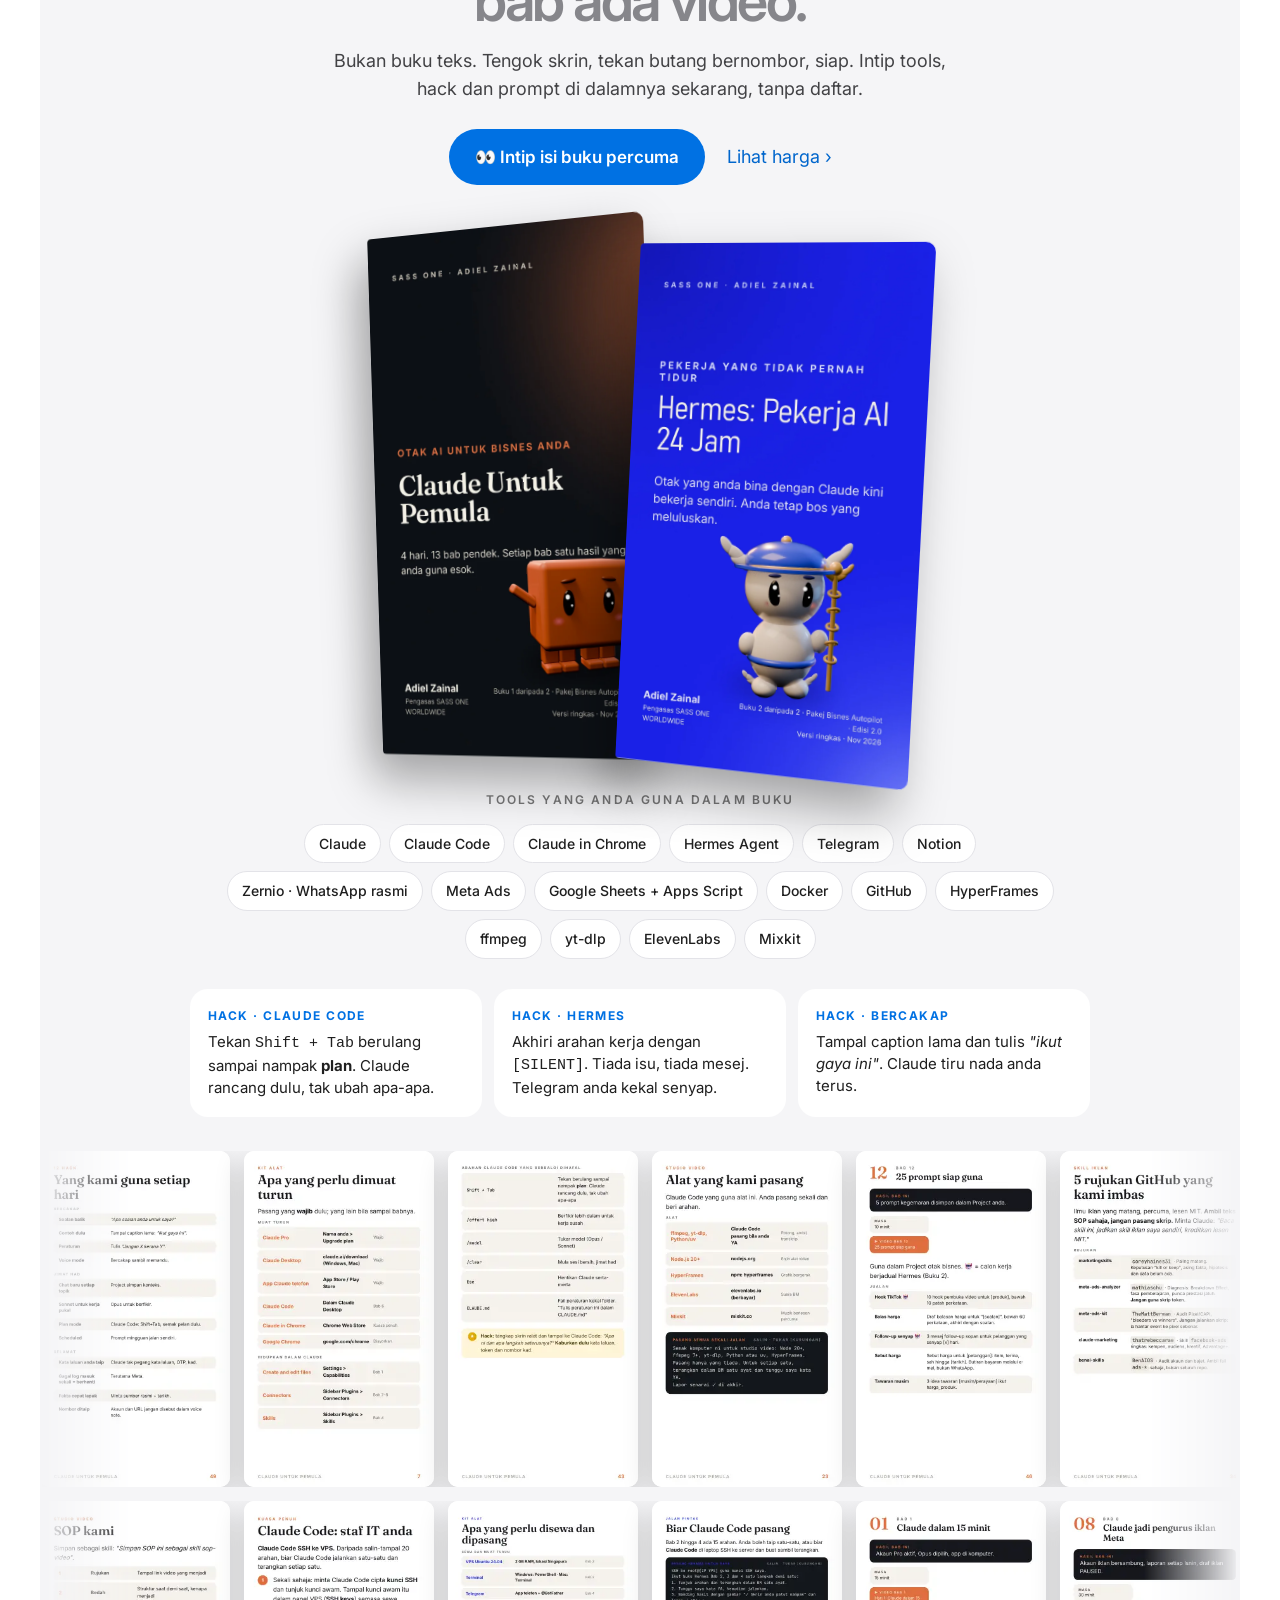
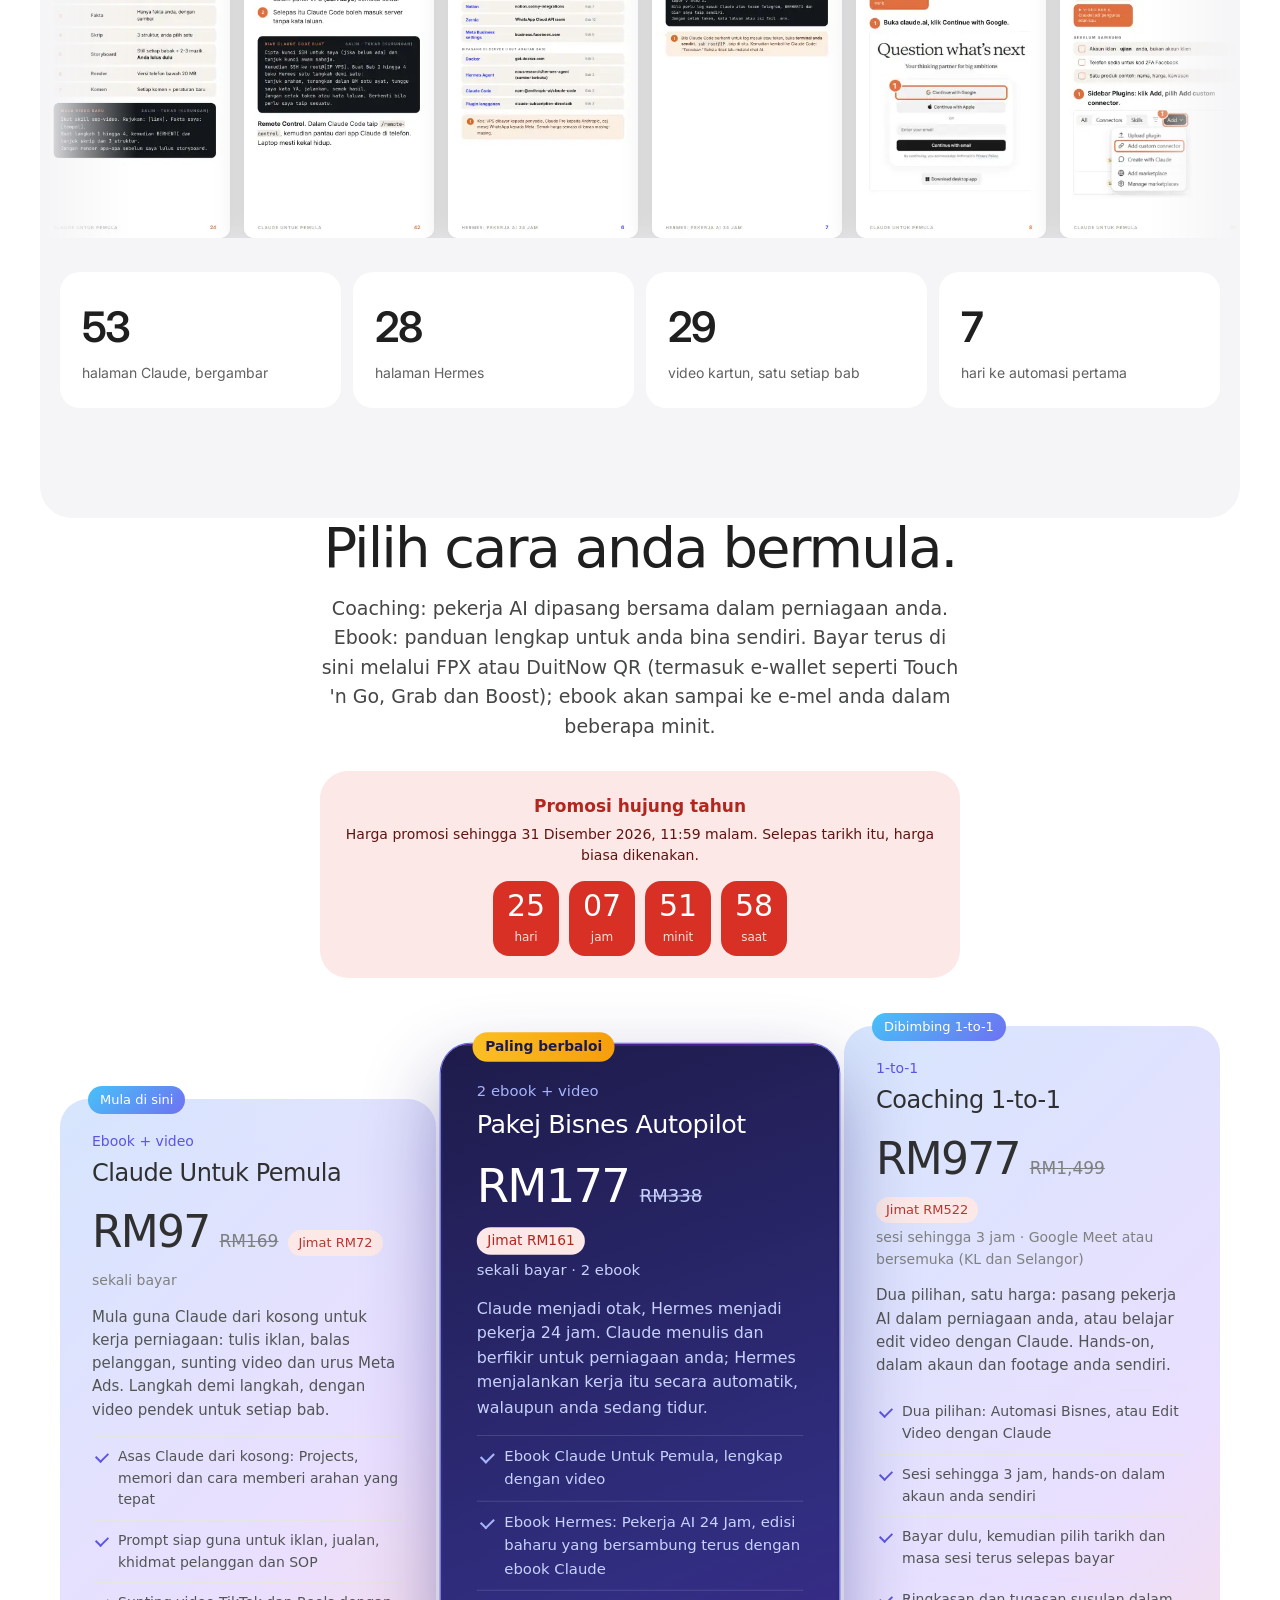
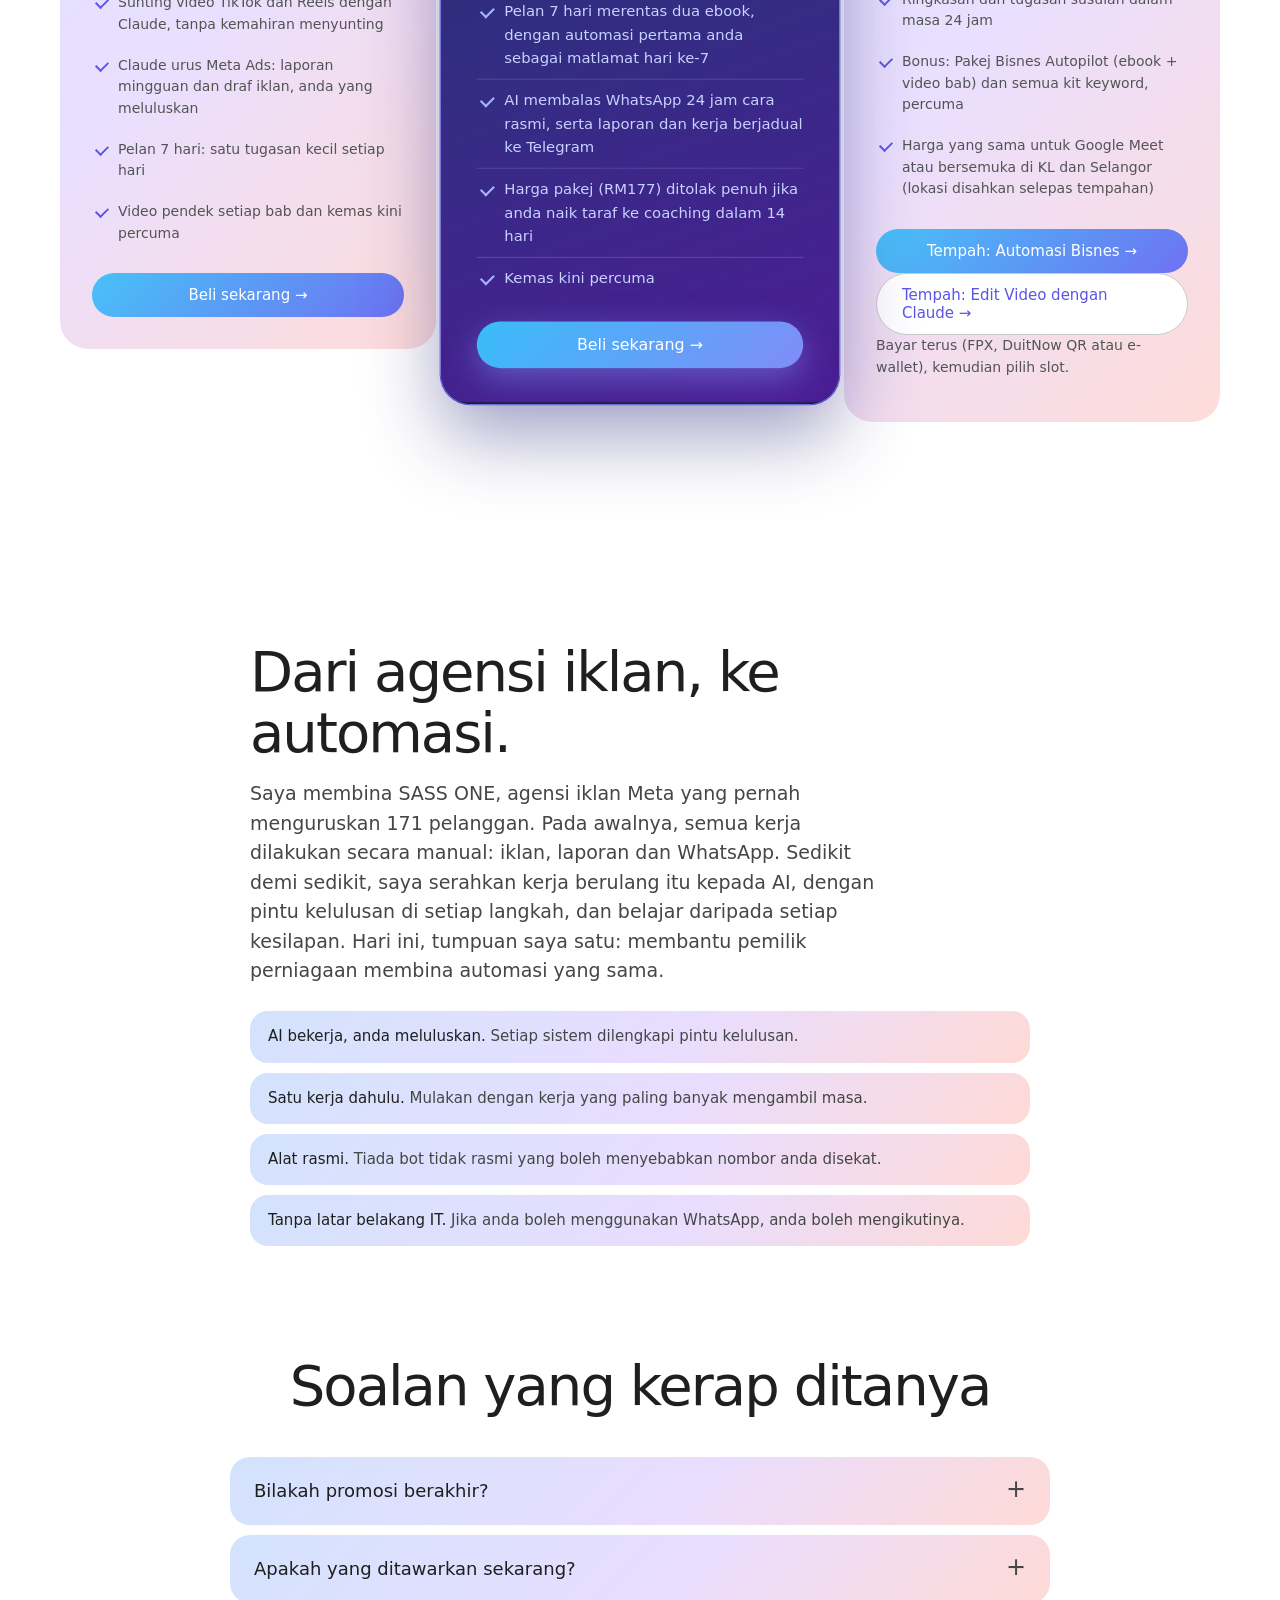
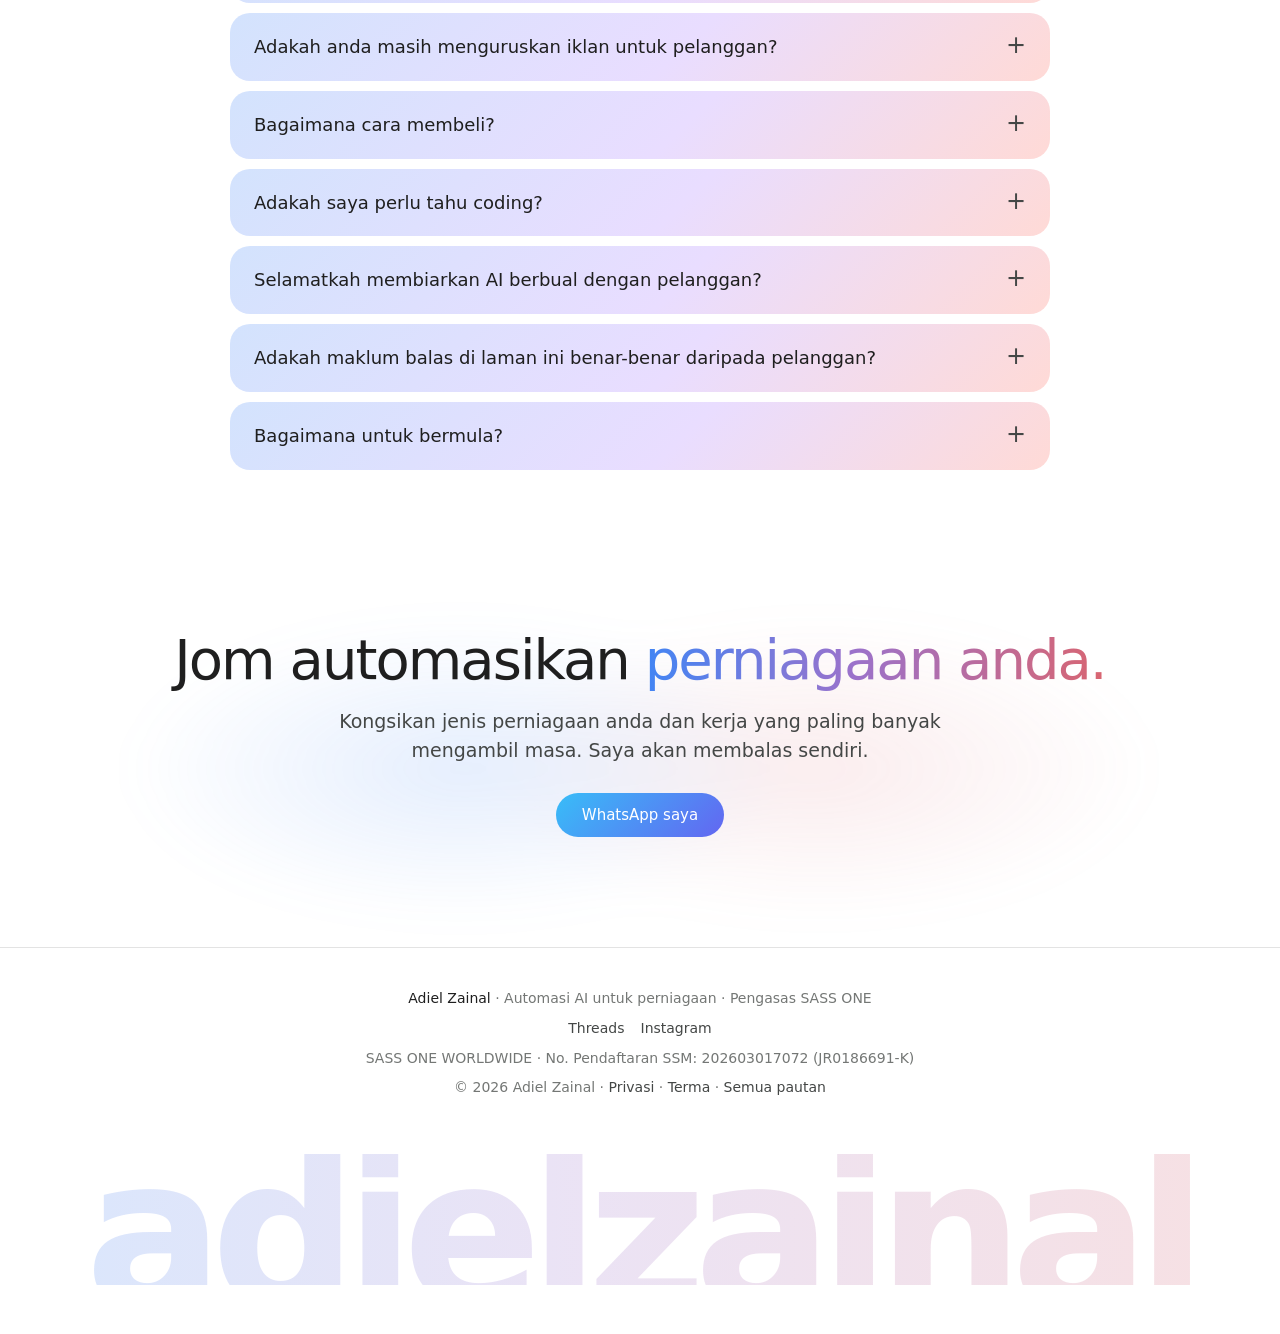
==== commit fd5390e8: "Coaching ikut setup Akid Ahmad: 2 pilihan (Automasi Bisnes, Edit Video Claude), bayar dulu di borang" ====
--- a/index.html
+++ b/index.html
@@ -19,7 +19,7 @@
 <link rel="preload" as="image" href="aset/pantai-penuh-1600.webp">
 <link rel="stylesheet" href="cahaya.css?v=5">
 <link rel="stylesheet" href="pratonton.css?v=1">
-<script src="config.js?v=29"></script>
+<script src="config.js?v=30"></script>
 </head>
 <body>
 <a class="langkau" href="#utama">Langkau ke kandungan</a>
@@ -203,7 +203,7 @@
   <a class="sb" href="#kuiz">Kuiz</a>
 </div>
 
-<script src="app.js?v=24"></script>
+<script src="app.js?v=25"></script>
 <script src="cahaya.js?v=24"></script>
 <script src="intip.js?v=24"></script>
 </body>
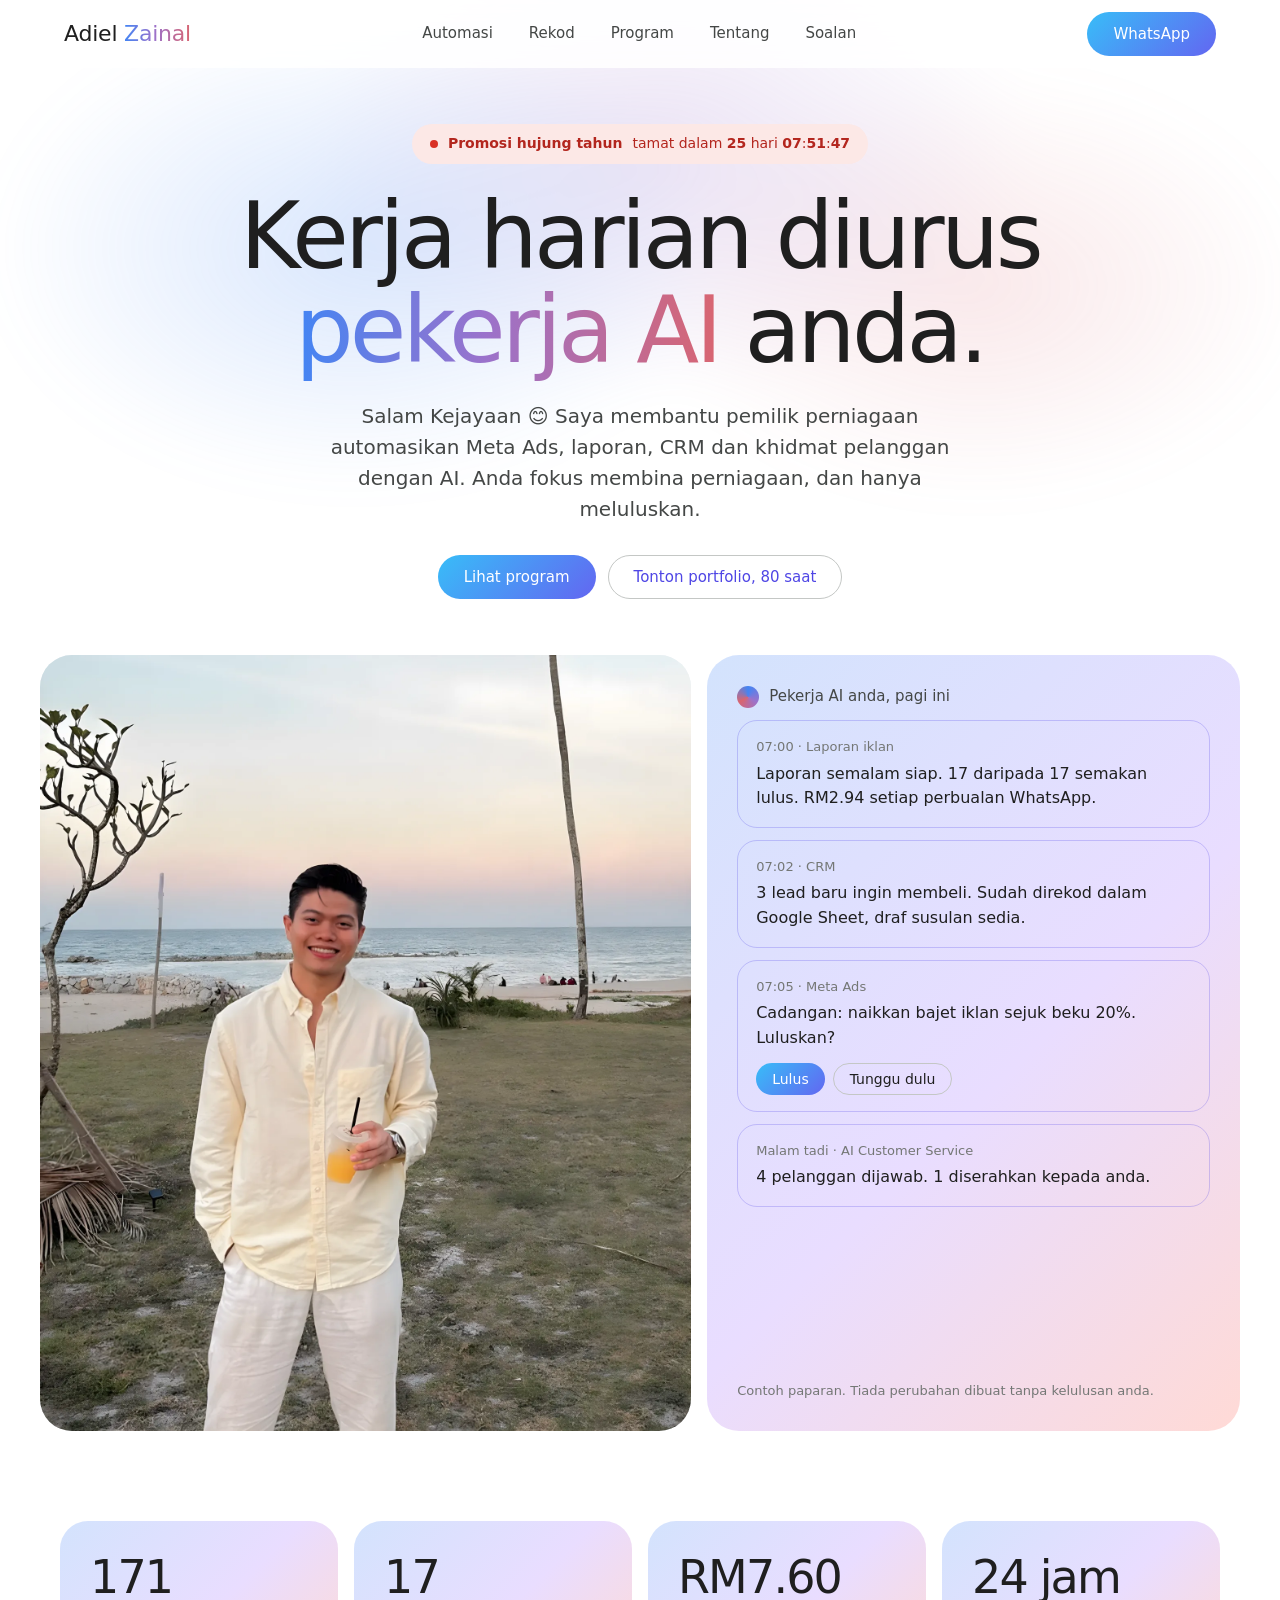
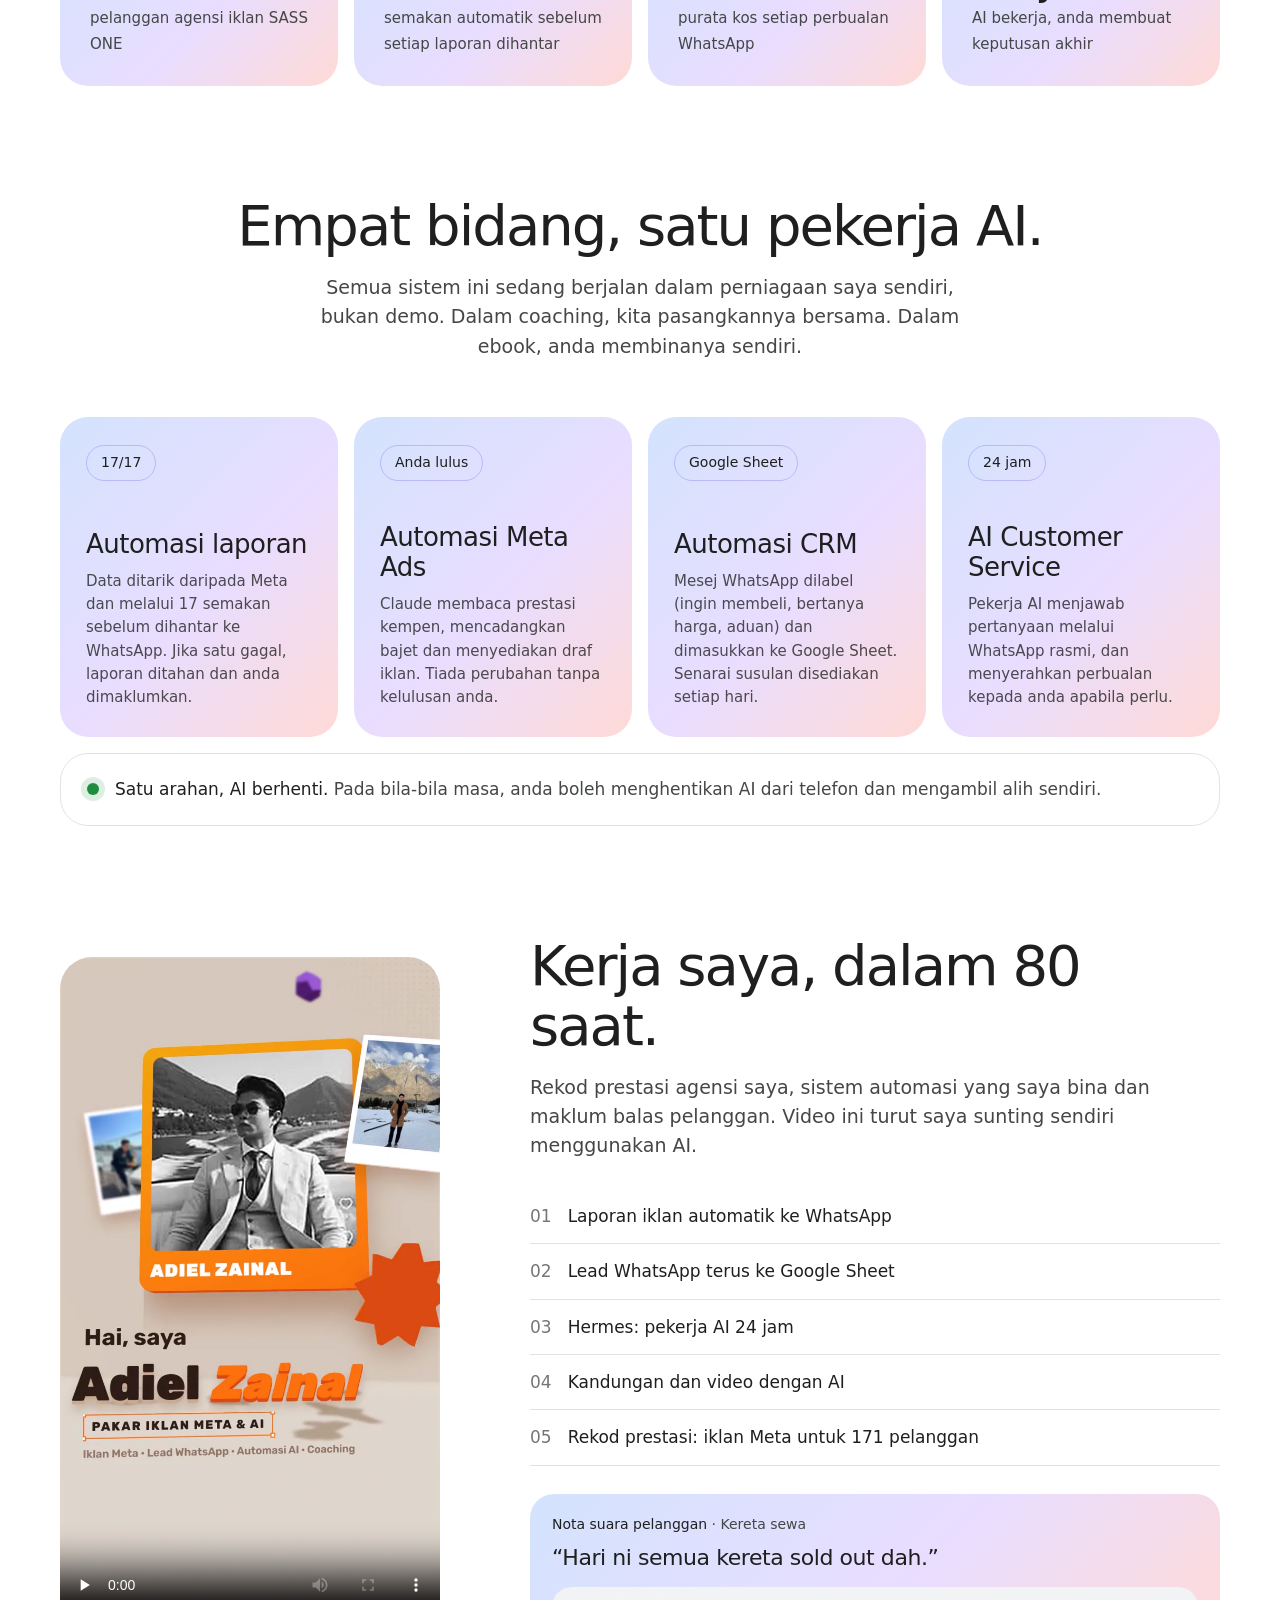
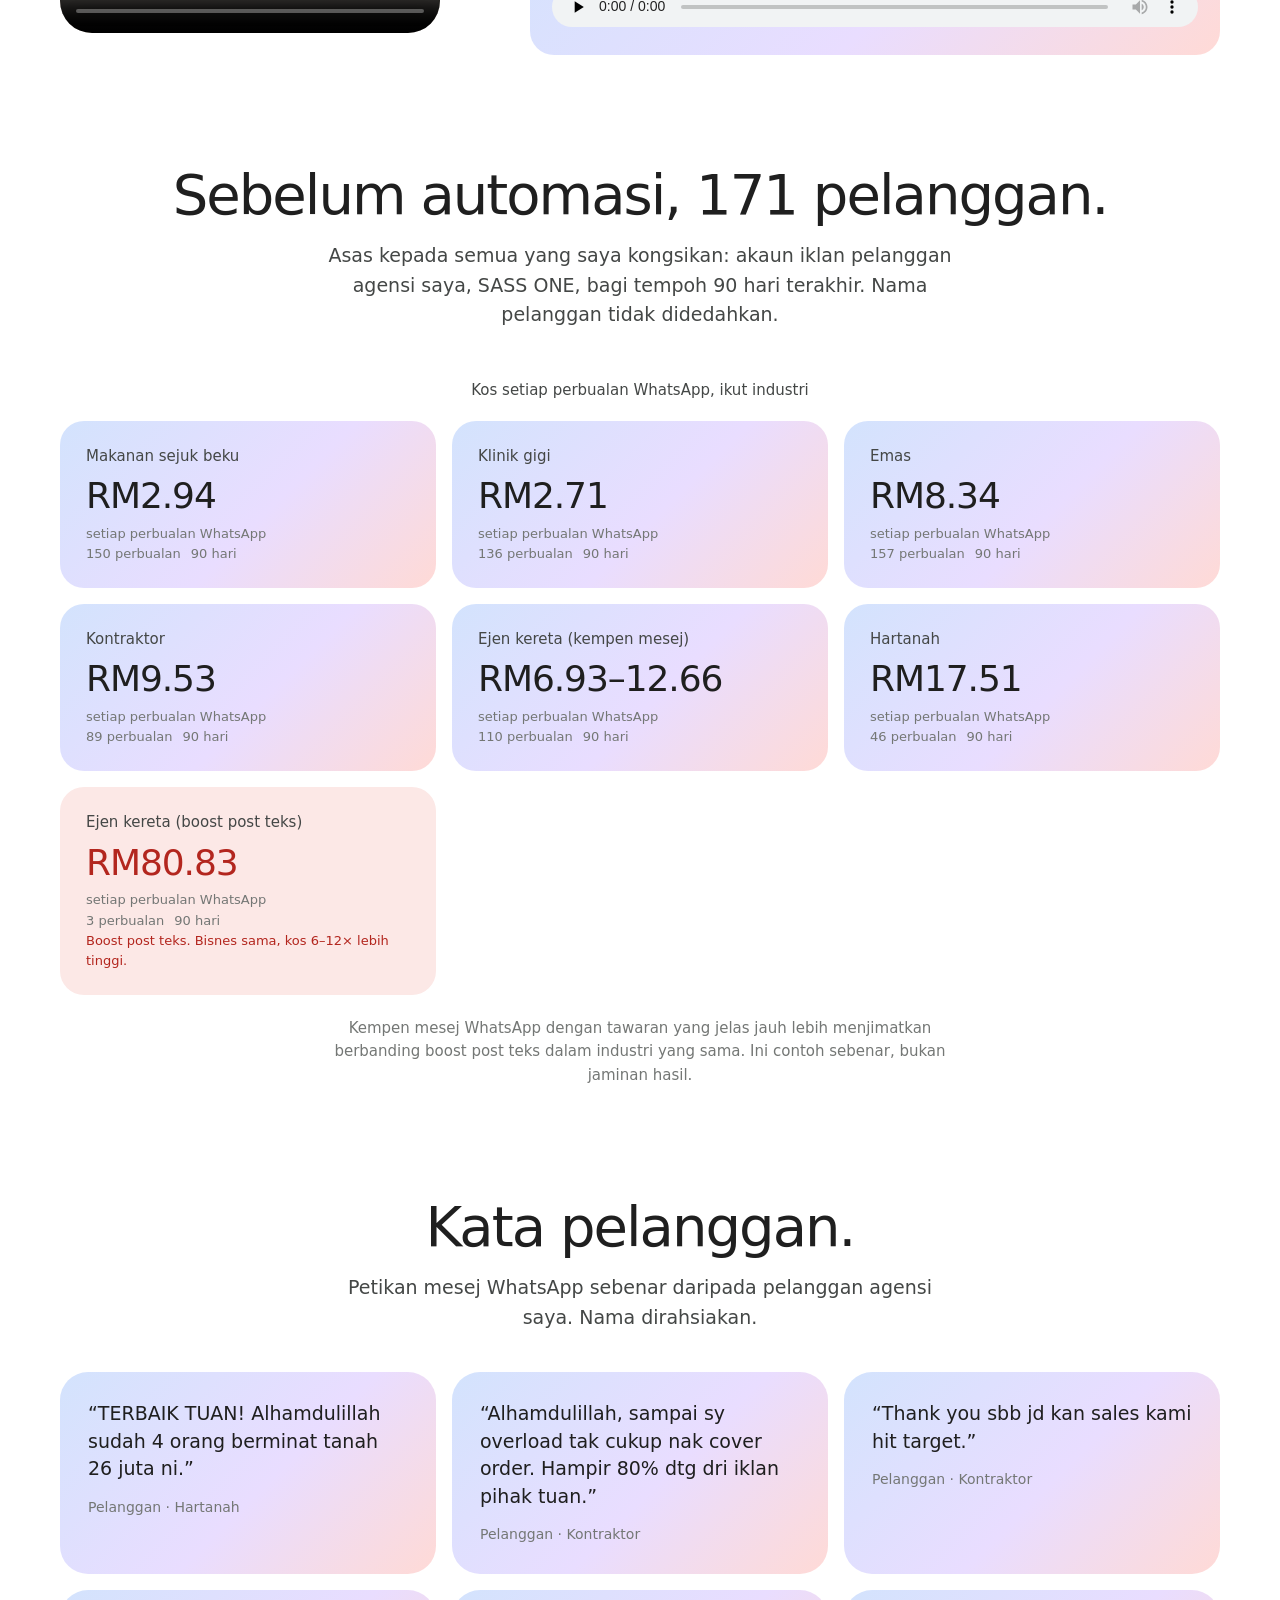
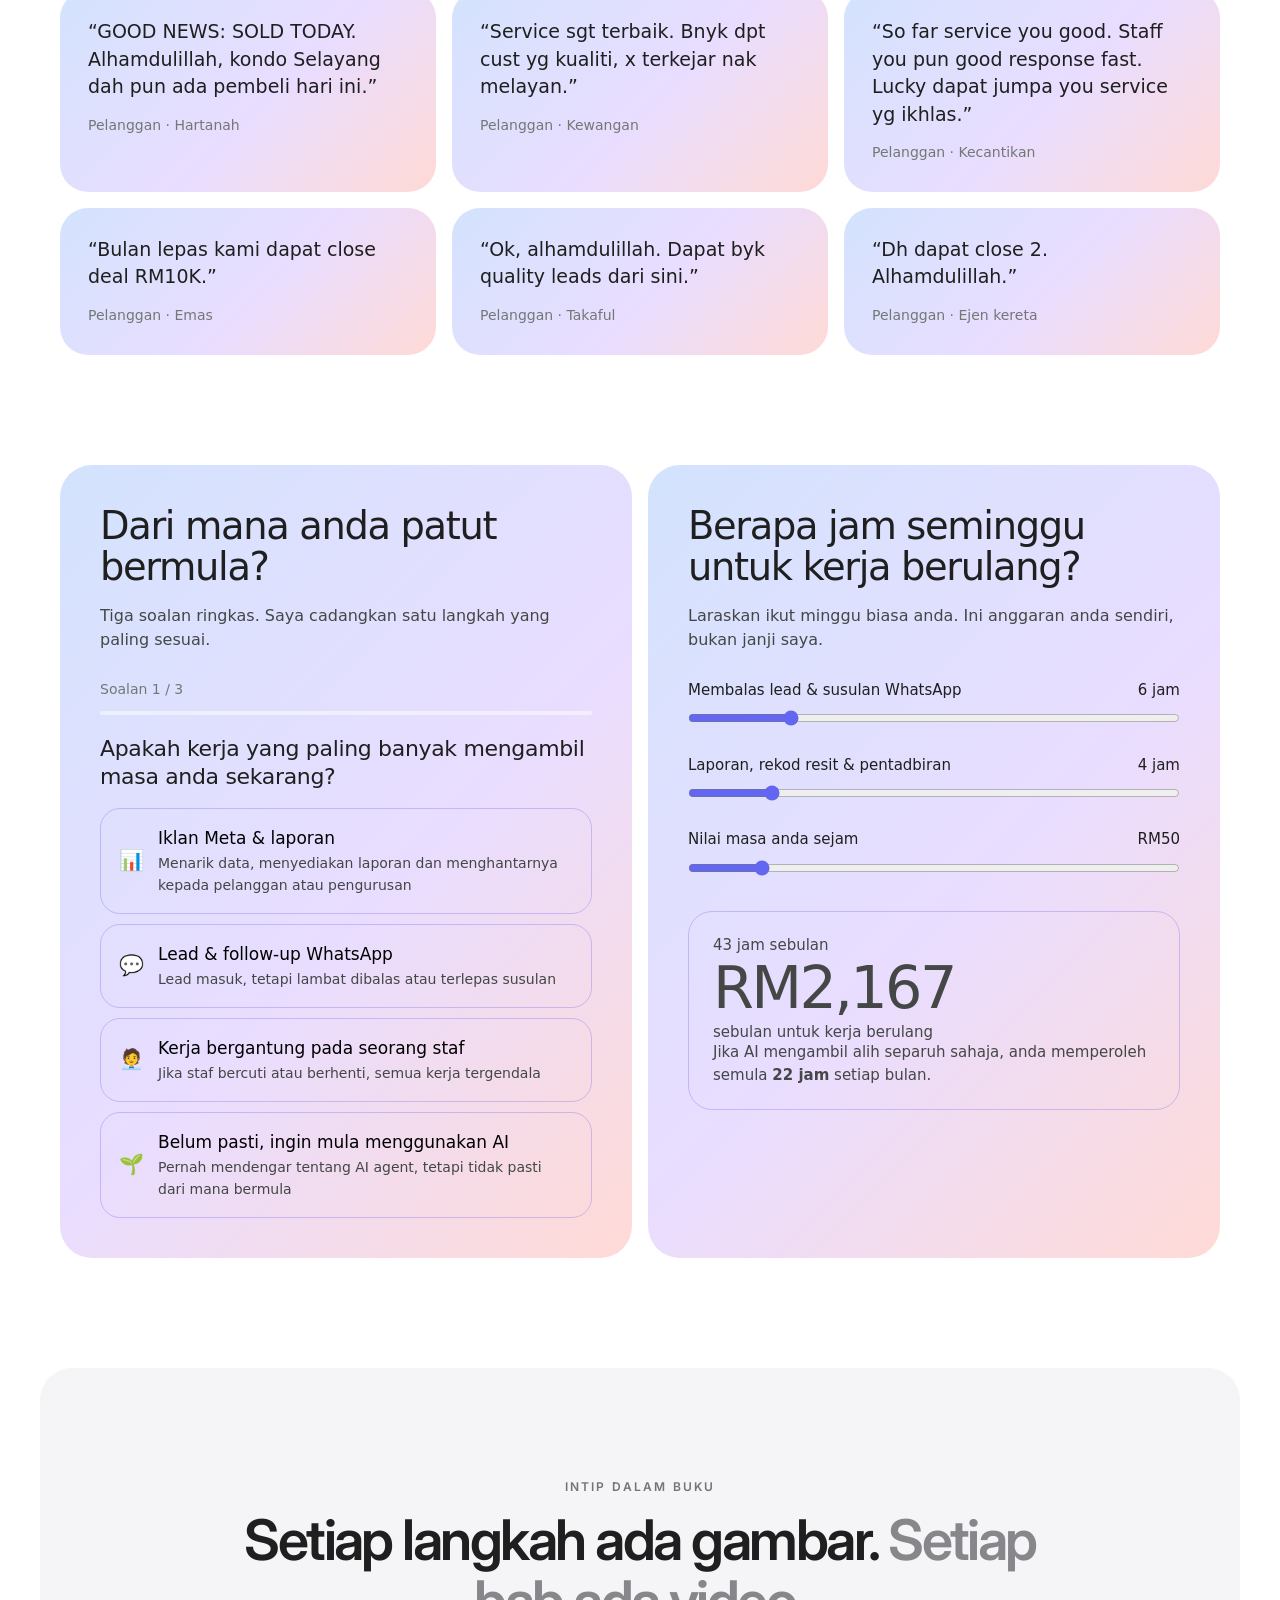
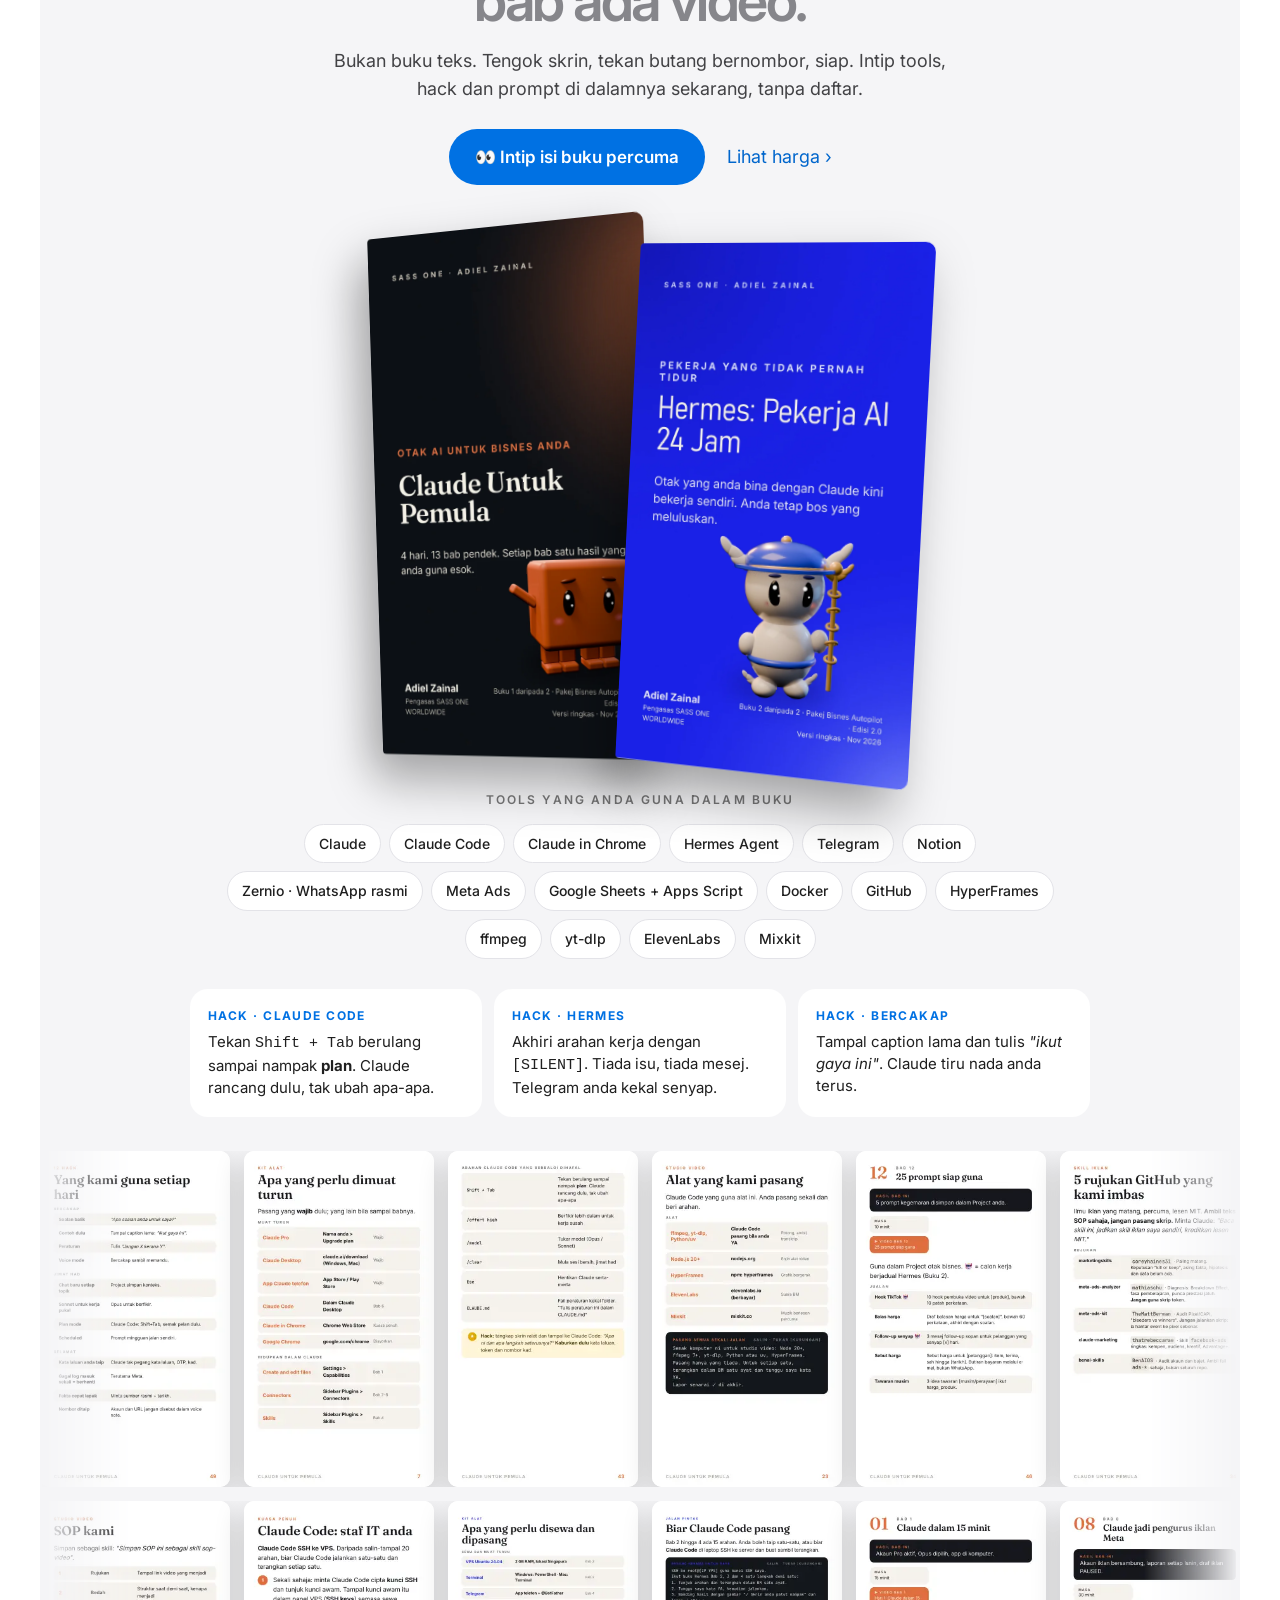
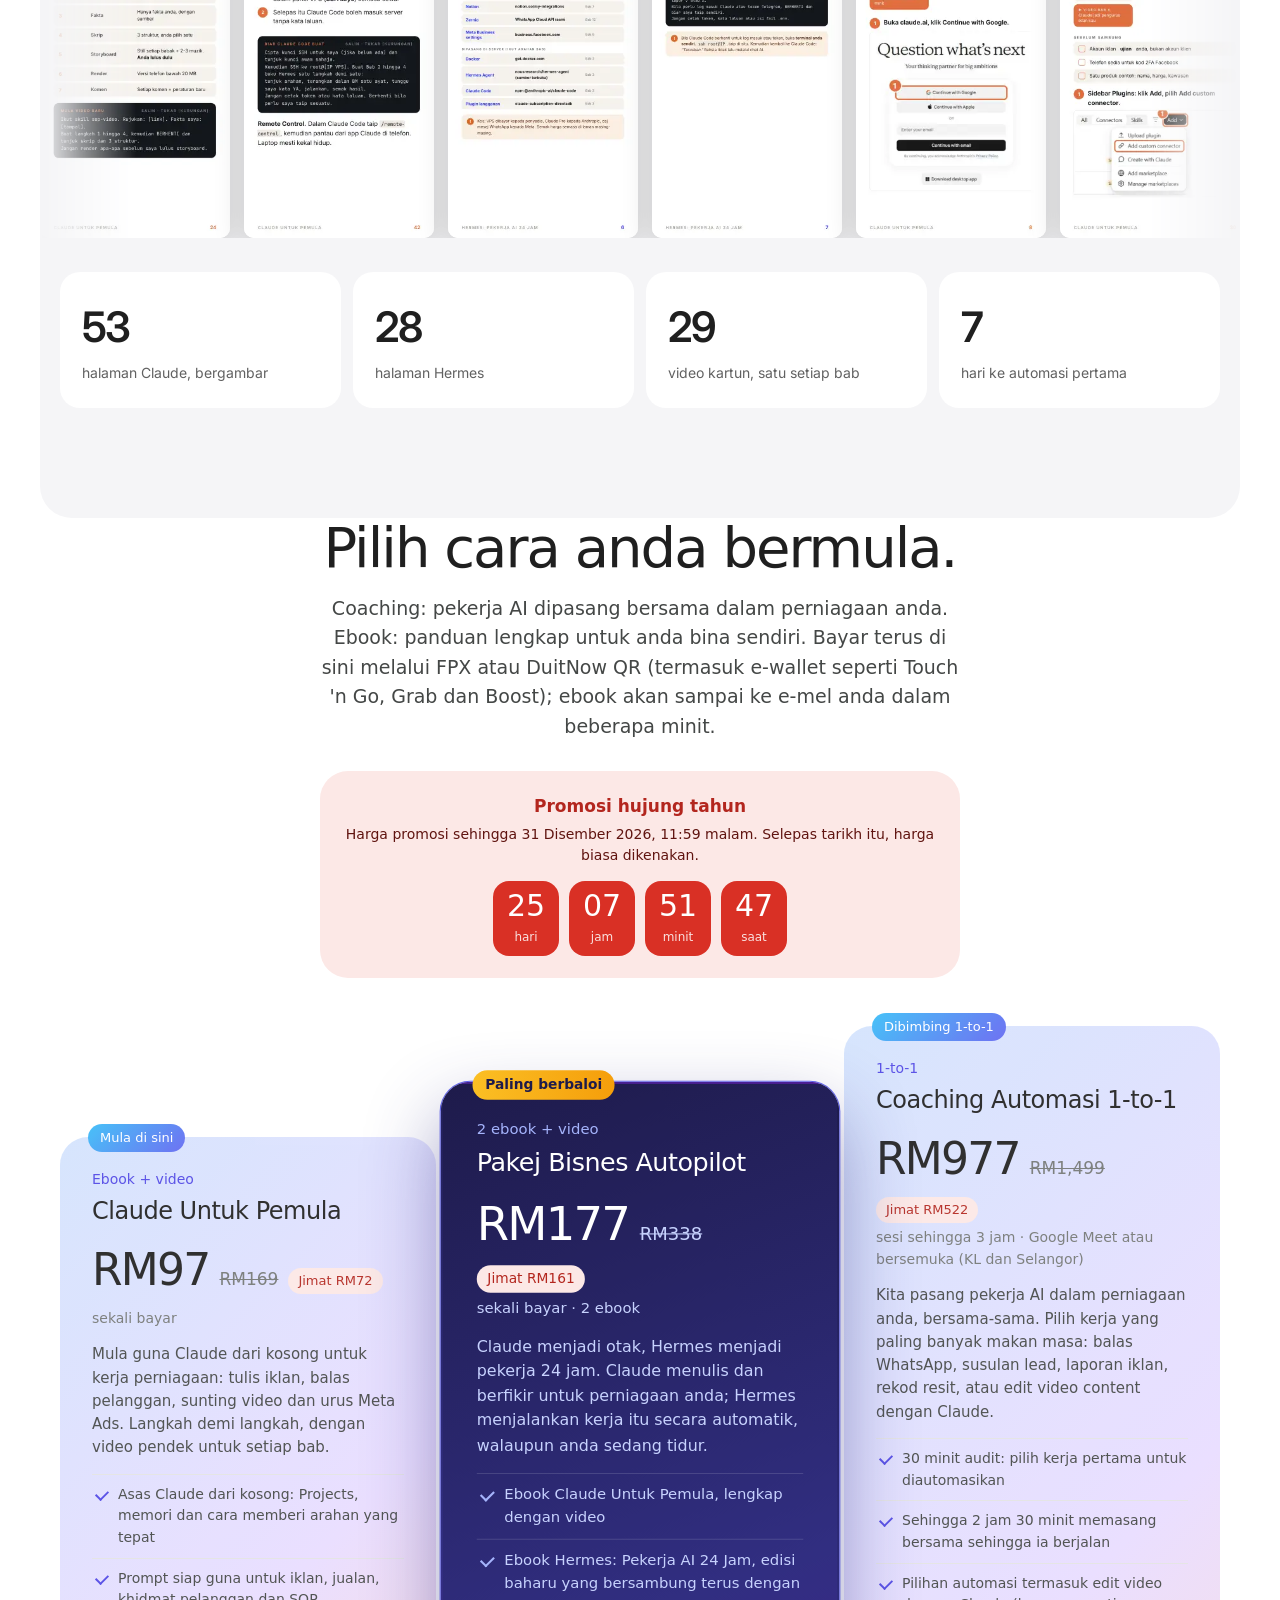
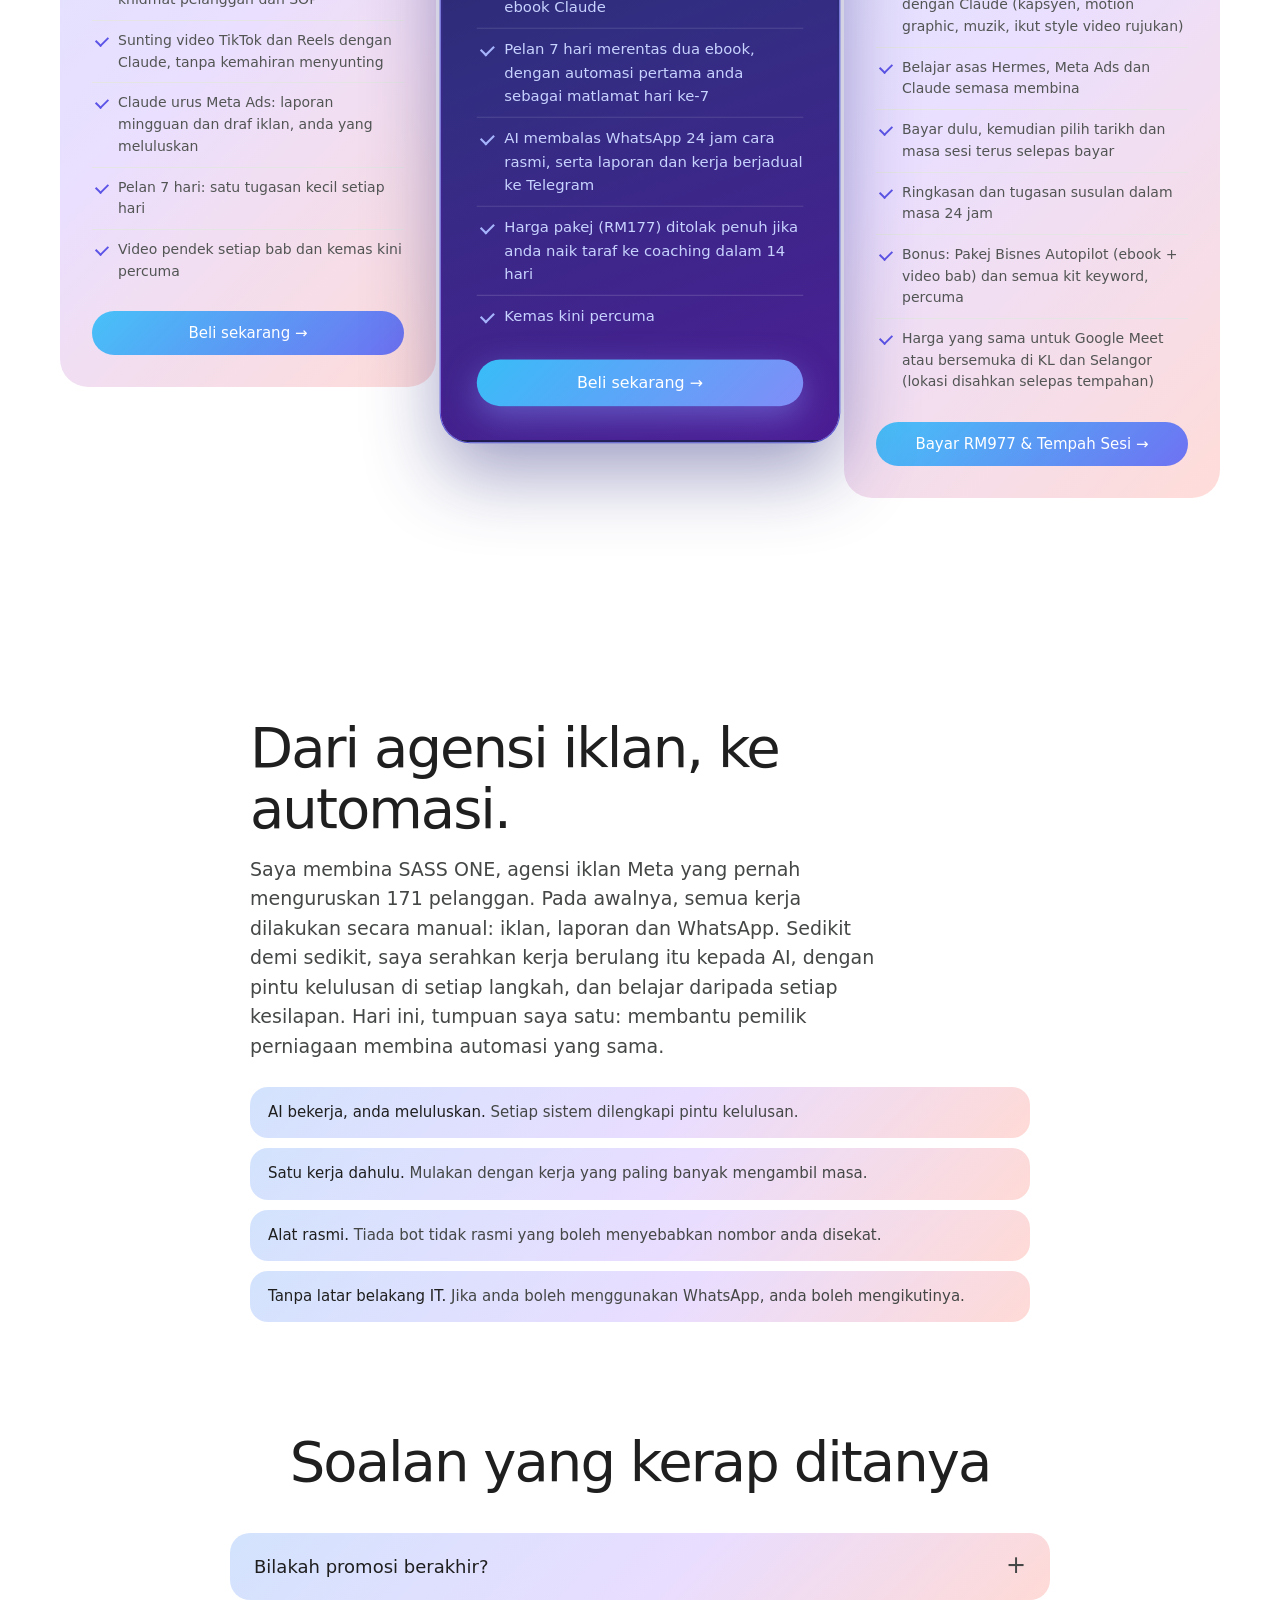
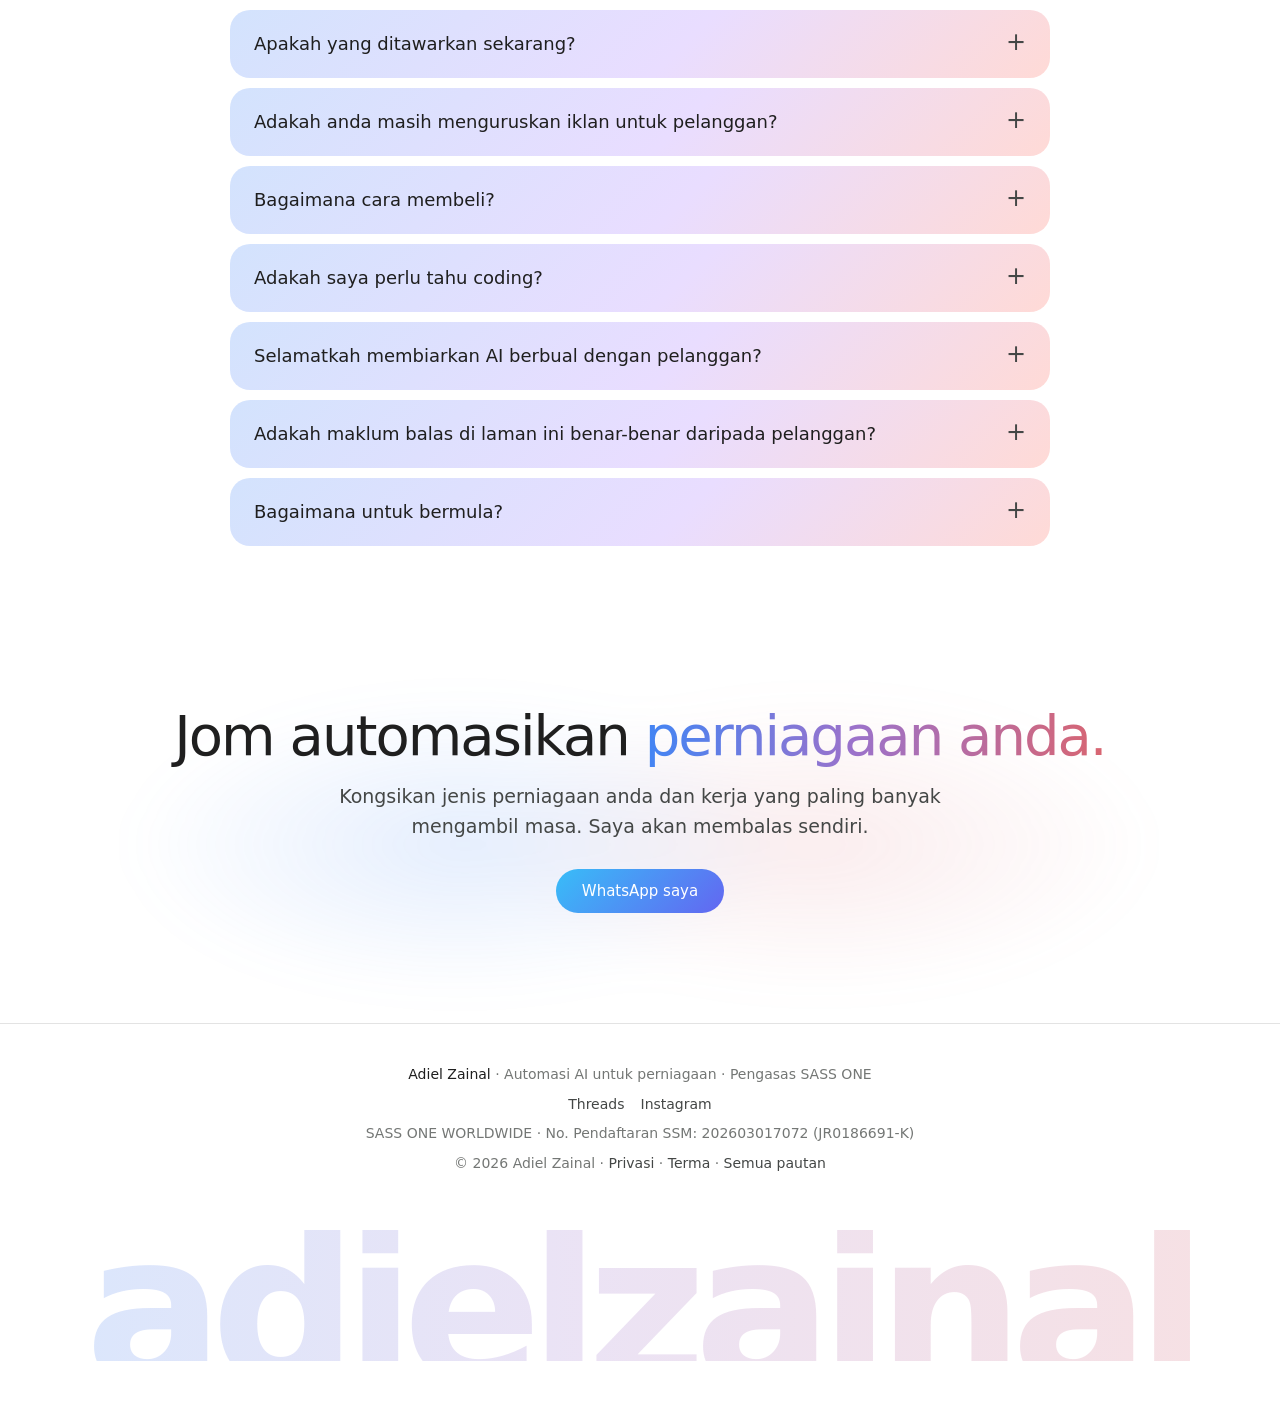
==== commit 1ffc638d: "Coaching jadi satu kad: Coaching Automasi 1-to-1, edit video dengan Claude sebagai salah satu automa" ====
--- a/index.html
+++ b/index.html
@@ -19,7 +19,7 @@
 <link rel="preload" as="image" href="aset/pantai-penuh-1600.webp">
 <link rel="stylesheet" href="cahaya.css?v=5">
 <link rel="stylesheet" href="pratonton.css?v=1">
-<script src="config.js?v=30"></script>
+<script src="config.js?v=31"></script>
 </head>
 <body>
 <a class="langkau" href="#utama">Langkau ke kandungan</a>
@@ -203,7 +203,7 @@
   <a class="sb" href="#kuiz">Kuiz</a>
 </div>
 
-<script src="app.js?v=25"></script>
+<script src="app.js?v=26"></script>
 <script src="cahaya.js?v=24"></script>
 <script src="intip.js?v=24"></script>
 </body>
